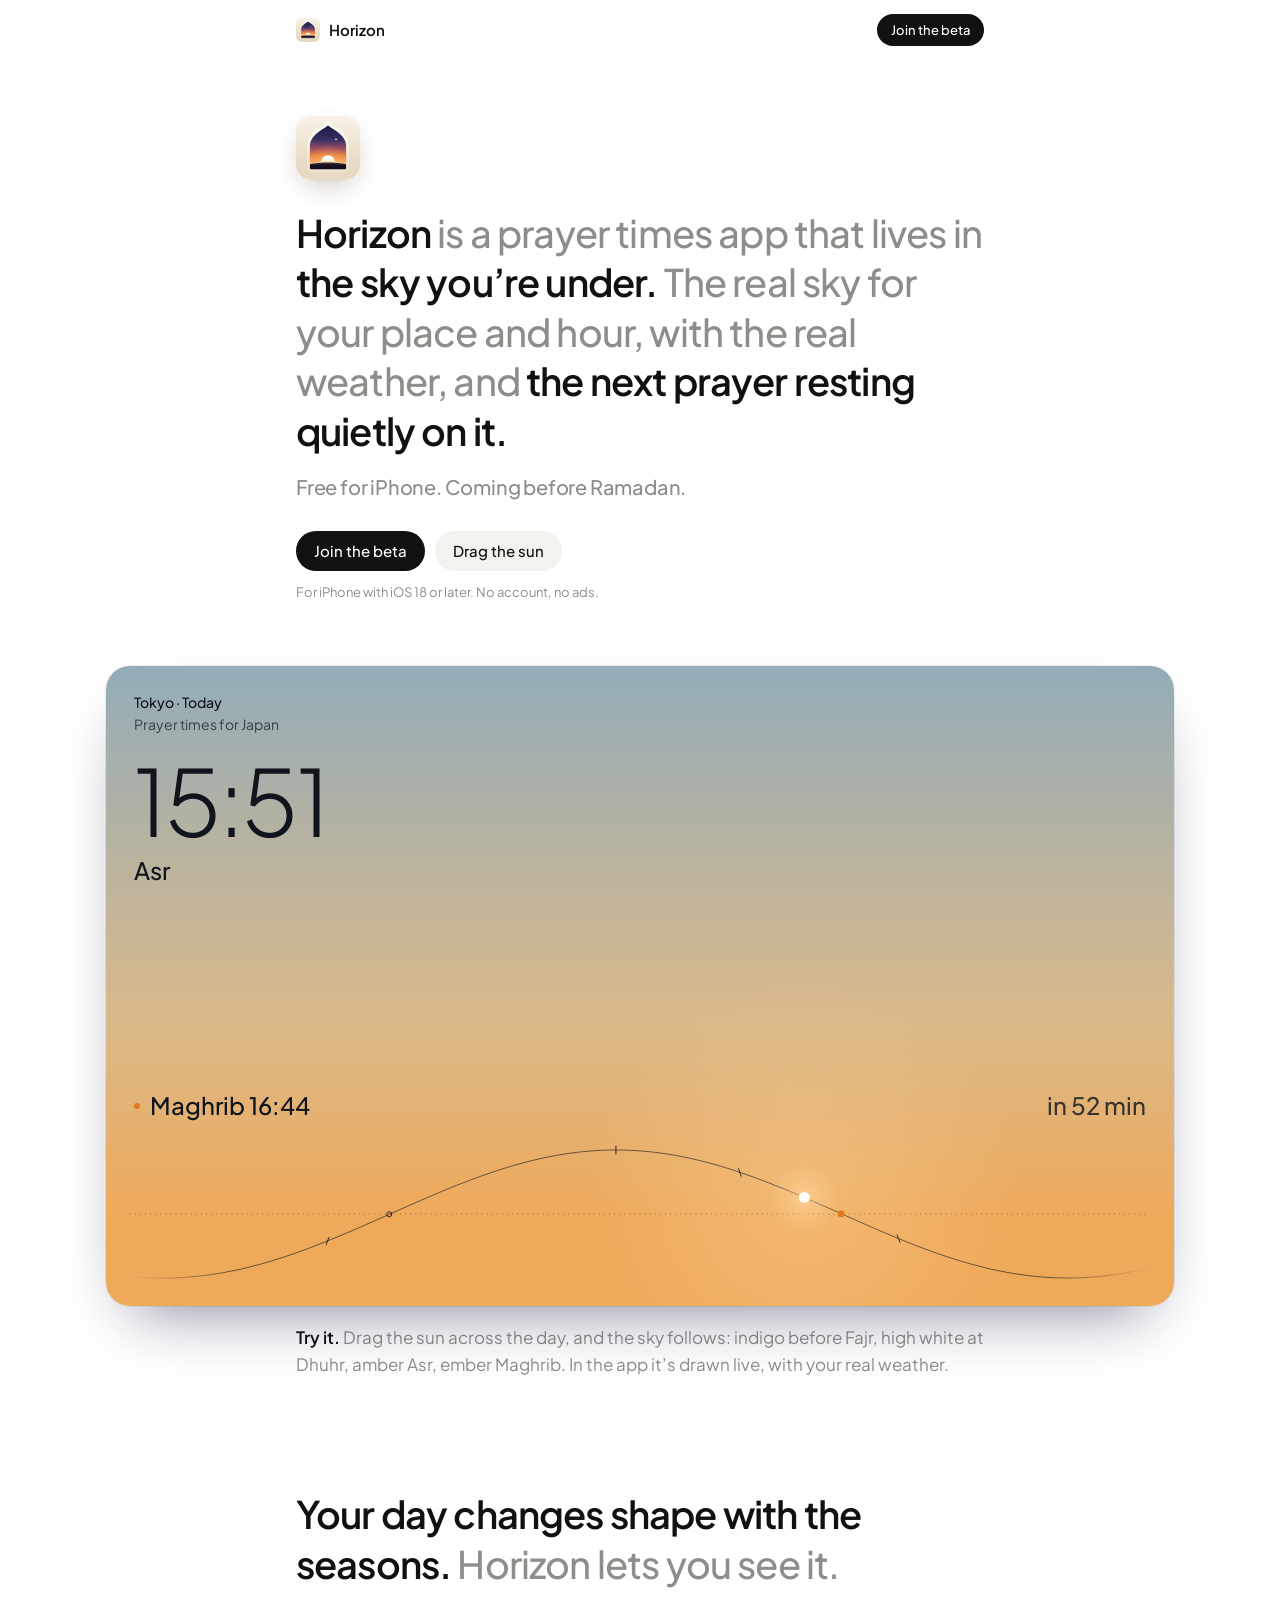
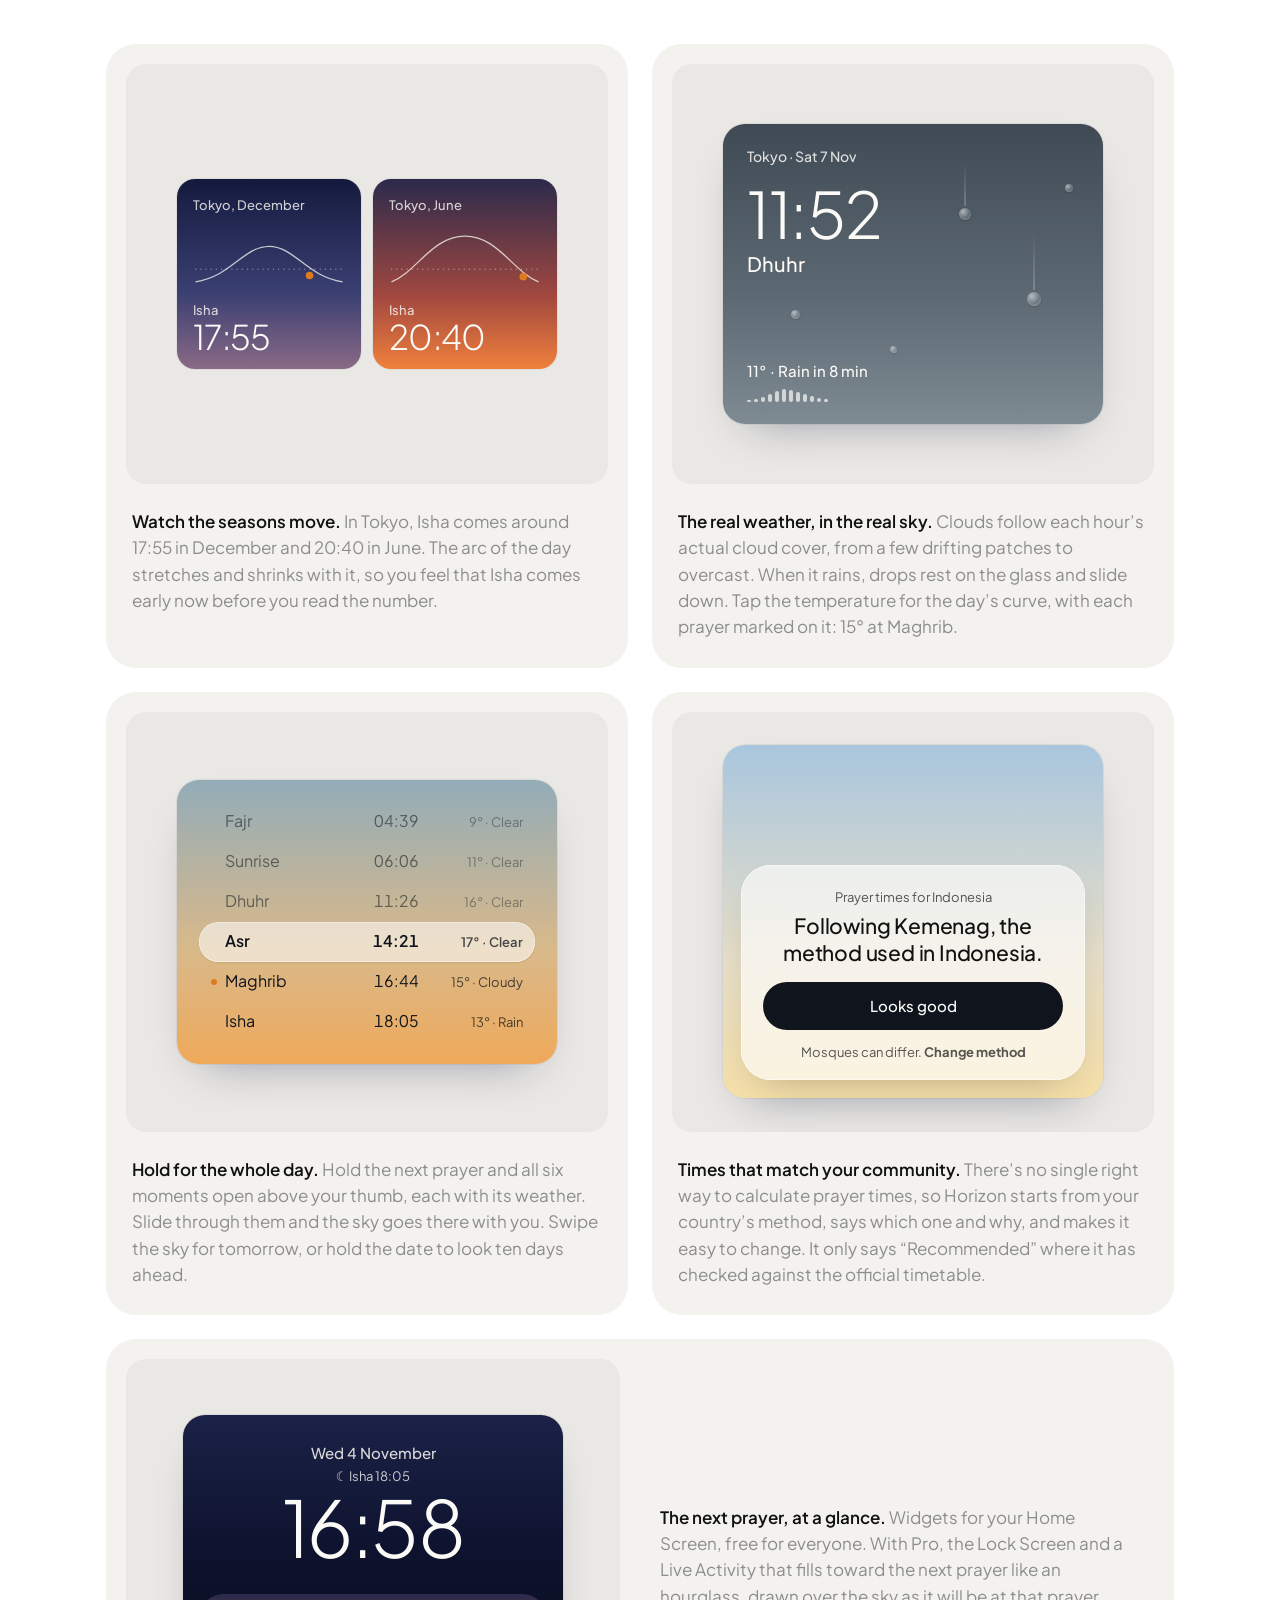
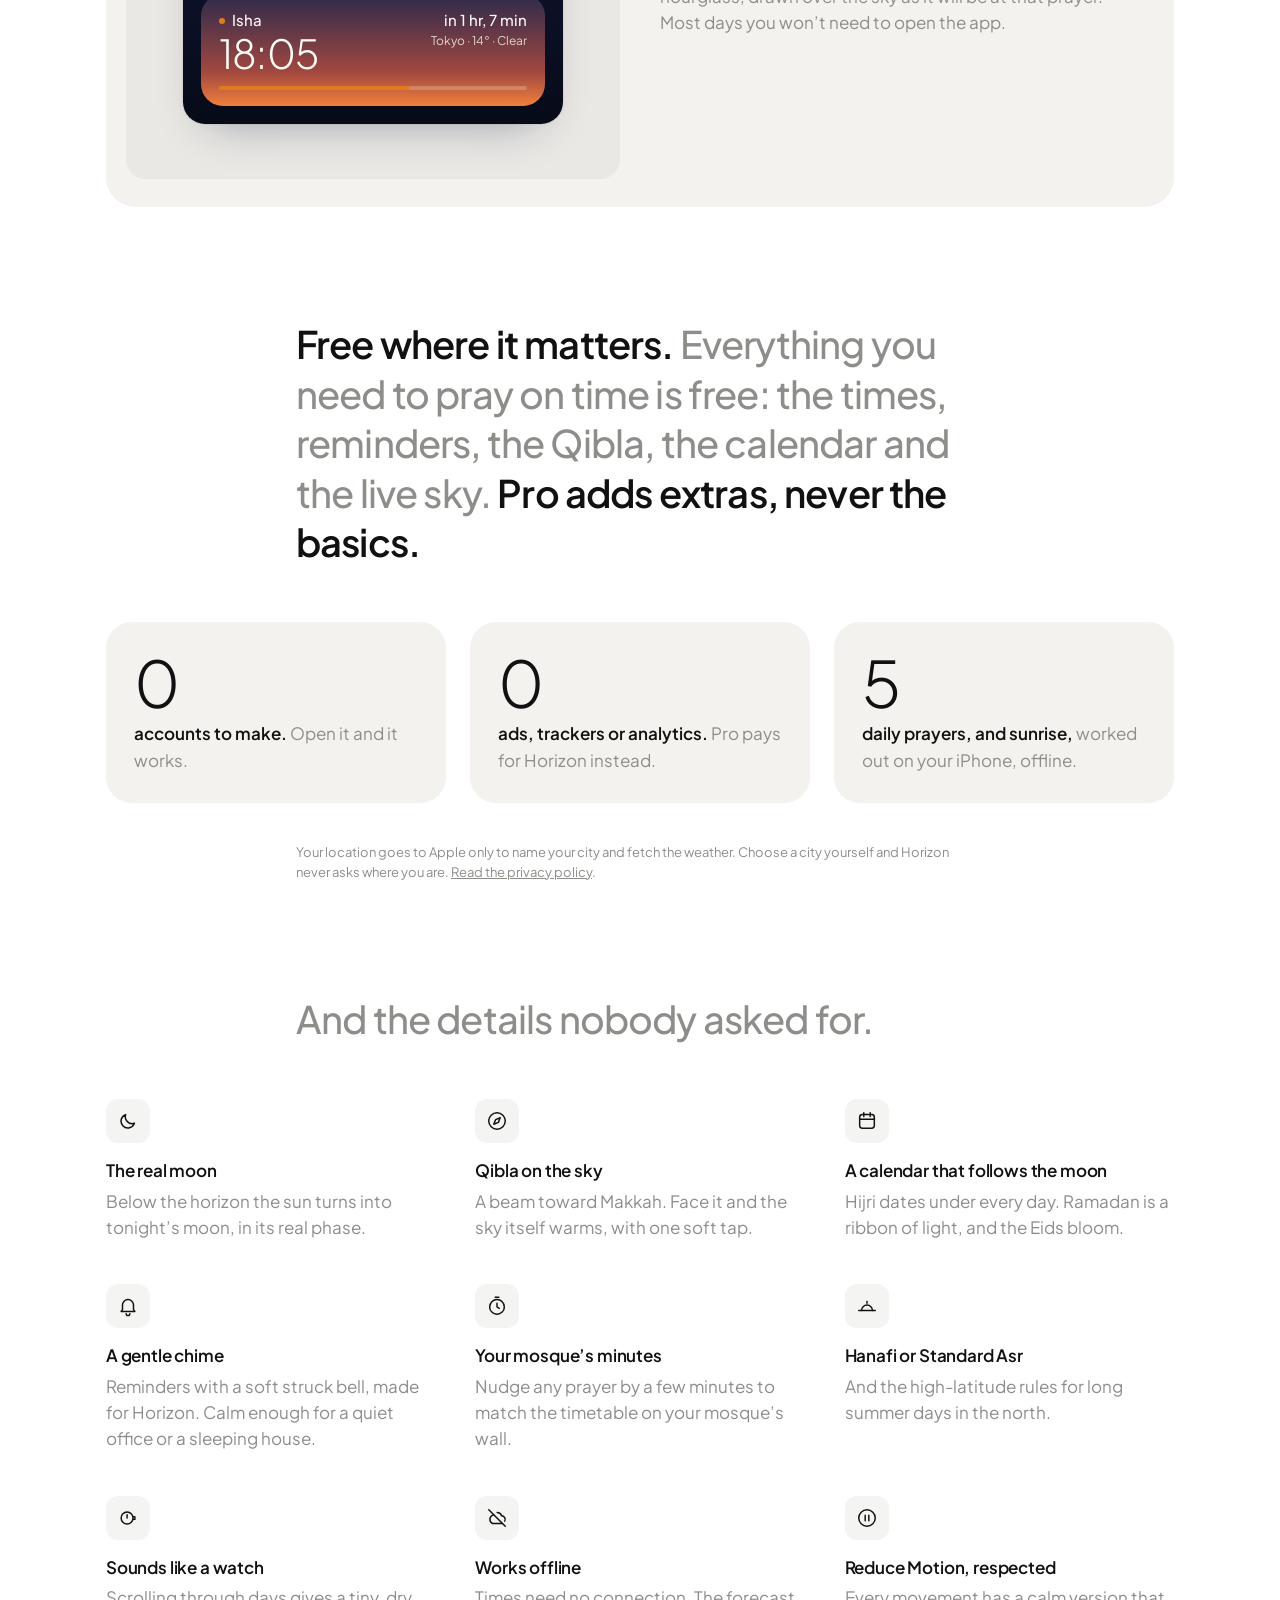
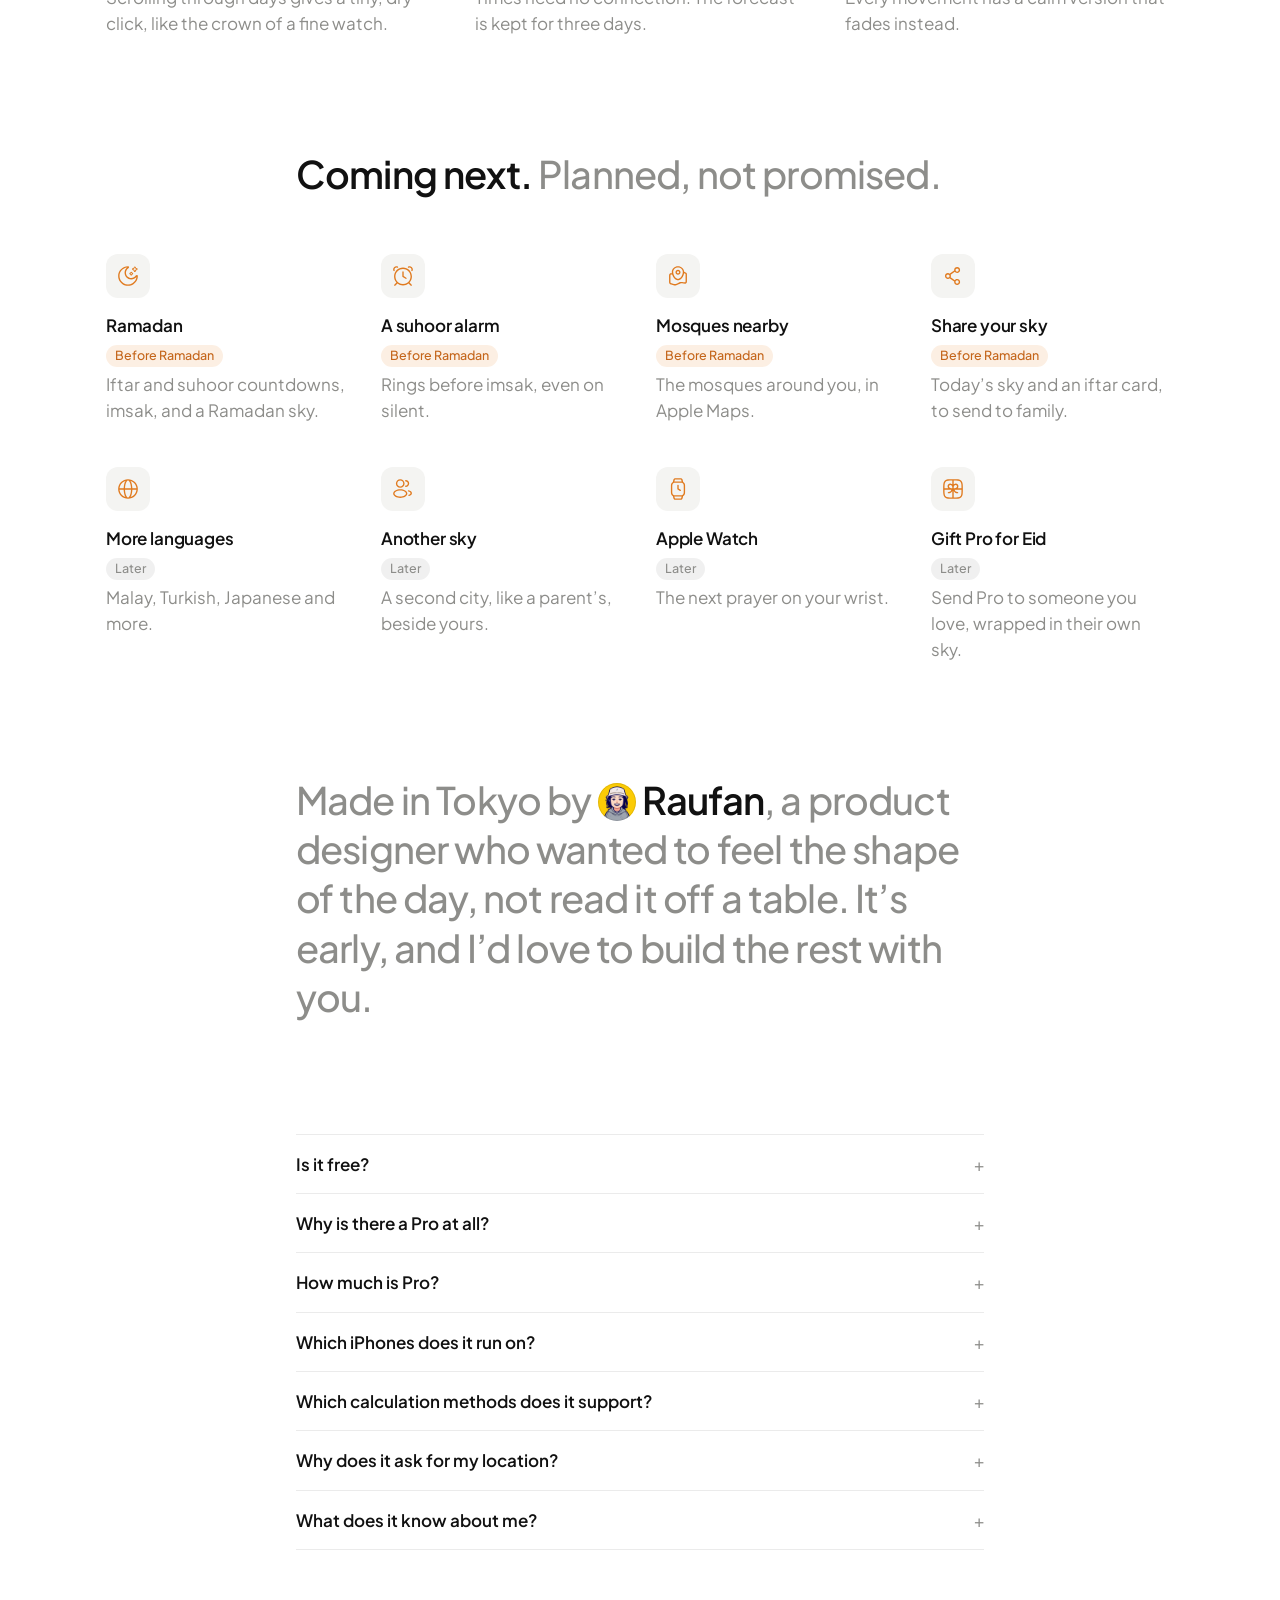
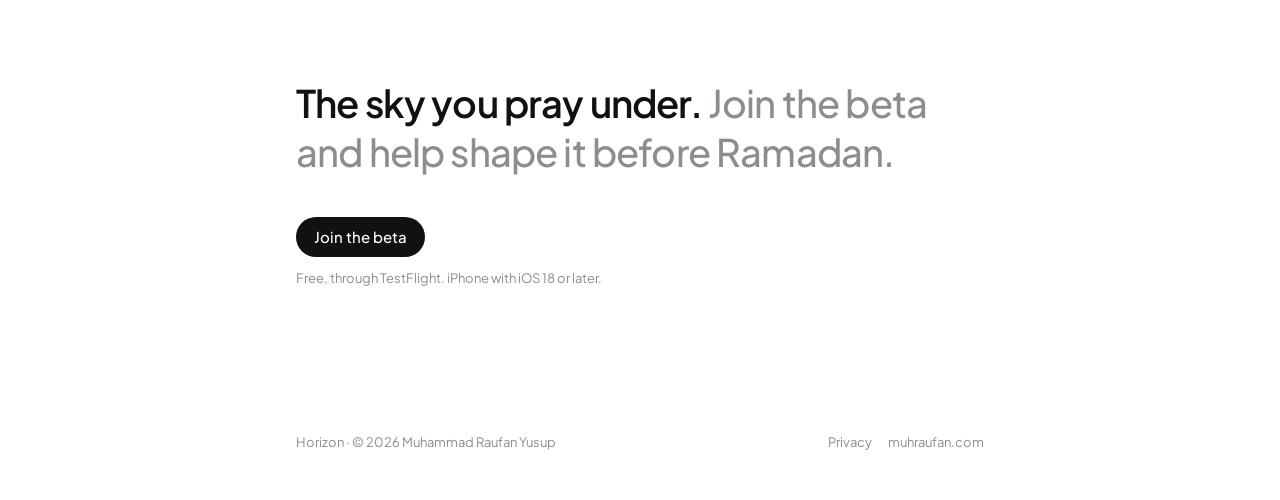
==== index.html @ f30f7d2e "Keep Pro in Ramadan a surprise" ====
<!doctype html>
<html lang="en">
<head>
<meta charset="utf-8">
<meta name="viewport" content="width=device-width, initial-scale=1">
<title>Horizon: prayer times in the sky you’re under</title>
<meta name="description" content="Horizon is a prayer times app for iPhone, drawn on the live sky above you with your real weather. Free, with no ads and no account.">
<meta property="og:title" content="Horizon: prayer times in the sky you’re under">
<meta property="og:description" content="The real sky for your place and hour, with the real weather, and the next prayer resting quietly on it.">
<meta property="og:image" content="https://horizon.muhraufan.com/assets/icon.png">
<link rel="icon" href="assets/icon.png">
<link rel="apple-touch-icon" href="assets/icon.png">
<link rel="preconnect" href="https://fonts.googleapis.com">
<link rel="preconnect" href="https://fonts.gstatic.com" crossorigin>
<link href="https://fonts.googleapis.com/css2?family=Plus+Jakarta+Sans:wght@300;400;500;600&display=swap" rel="stylesheet">
<link rel="stylesheet" href="style.css?v=8">
</head>
<body>
<header class="bar">
  <a class="brand" href="#"><img src="assets/icon.png" alt=""><span>Horizon</span></a>
  <a class="pill dark small" href="https://testflight.apple.com/join/UGaWKfAn">Join the beta</a>
</header>

<main>
  <div class="column hero">
    <img class="icon" src="assets/icon.png" alt="Horizon's icon: a window onto a glowing horizon">
    <p class="lede"><b>Horizon</b> is a prayer times app that lives in <b>the sky you’re under.</b> The real sky for your place and hour, with the real weather, and <b>the next prayer resting quietly on it.</b></p>
    <p class="sub">Free for iPhone. Coming before Ramadan.</p>
    <div class="actions">
      <a class="pill dark" href="https://testflight.apple.com/join/UGaWKfAn">Join the beta</a>
      <a class="pill light" href="#sky">Drag the sun</a>
    </div>
    <p class="fine">For iPhone with iOS 18 or later. No account, no ads.</p>
  </div>

  <div class="grid-wide" id="sky">
    <div class="demo" id="demo" aria-label="A sky you can drag through the day">
      <canvas id="sky-canvas"></canvas>
      <div class="readout">
        <div class="place">Tokyo · Today</div>
        <div class="hijri" id="hijri">Prayer times for Japan</div>
        <div class="clock" id="clock">15:04</div>
        <div class="period" id="period">Asr</div>
      </div>
      <div class="next"><span><span class="dot"></span><span id="next">Maghrib 16:44</span></span><span class="left" id="left">in 1h 40m</span></div>
    </div>
  </div>
  <div class="column try">
    <p class="body"><b>Try it.</b> Drag the sun across the day, and the sky follows: indigo before Fajr, high white at Dhuhr, amber Asr, ember Maghrib. In the app it’s drawn live, with your real weather.</p>
  </div>

  <section class="grid-wide" id="shape">
    <p class="lede"><b>Your day changes shape with the seasons.</b> Horizon lets you see it.</p>
    <div class="stories">

      <div class="tile" id="seasons">
        <div class="stage">
        <div class="seasons">
          <div class="season dec">
            <div class="month">Tokyo, December</div>
            <svg viewBox="0 0 120 40" aria-hidden="true"><path d="M2 38 C 30 34, 40 10, 60 10 S 90 34, 118 38" fill="none" stroke="rgba(251,250,246,.75)" stroke-width="1"/><line x1="2" y1="28" x2="118" y2="28" stroke="rgba(251,250,246,.45)" stroke-dasharray="0.1 4" stroke-linecap="round"/><circle cx="92" cy="33" r="3" fill="#e07a1f"/></svg>
            <div class="isha"><small>Isha</small>17:55</div>
          </div>
          <div class="season jun">
            <div class="month">Tokyo, June</div>
            <svg viewBox="0 0 120 40" aria-hidden="true"><path d="M2 38 C 22 30, 34 2, 60 2 S 98 30, 118 38" fill="none" stroke="rgba(251,250,246,.75)" stroke-width="1"/><line x1="2" y1="28" x2="118" y2="28" stroke="rgba(251,250,246,.45)" stroke-dasharray="0.1 4" stroke-linecap="round"/><circle cx="106" cy="34" r="3" fill="#e07a1f"/></svg>
            <div class="isha"><small>Isha</small>20:40</div>
          </div>
        </div></div>
        <p class="body"><b>Watch the seasons move.</b> In Tokyo, Isha comes around 17:55 in December and 20:40 in June. The arc of the day stretches and shrinks with it, so you feel that Isha comes early now before you read the number.</p>
      </div>

      <div class="tile" id="weather">
        <div class="stage">
        <div class="card rain" aria-hidden="true">
          <div style="font-size:14px;font-weight:500;opacity:.85">Tokyo · Sat 7 Nov</div>
          <div style="font-size:64px;font-weight:300;letter-spacing:-.02em;line-height:1.1;margin-top:10px">11:52</div>
          <div style="font-size:20px;font-weight:500">Dhuhr</div>
          <i class="drop" style="left:62%;top:28%;width:12px;height:12px"></i><i class="run" style="left:calc(62% + 5px);top:calc(28% - 46px);height:44px"></i>
          <i class="drop" style="left:18%;top:62%;width:9px;height:9px"></i>
          <i class="drop" style="left:80%;top:56%;width:14px;height:14px"></i><i class="run" style="left:calc(80% + 6px);top:calc(56% - 60px);height:58px"></i>
          <i class="drop" style="left:44%;top:74%;width:7px;height:7px"></i>
          <i class="drop" style="left:90%;top:20%;width:8px;height:8px"></i>
          <div class="line">11° · Rain in 8 min
            <div class="rainbar"><span style="height:2px"></span><span style="height:3px"></span><span style="height:5px"></span><span style="height:8px"></span><span style="height:11px"></span><span style="height:13px"></span><span style="height:12px"></span><span style="height:10px"></span><span style="height:8px"></span><span style="height:6px"></span><span style="height:4px"></span><span style="height:3px"></span></div>
          </div>
        </div></div>
        <p class="body"><b>The real weather, in the real sky.</b> Clouds follow each hour’s actual cloud cover, from a few drifting patches to overcast. When it rains, drops rest on the glass and slide down. Tap the temperature for the day’s curve, with each prayer marked on it: 15° at Maghrib.</p>
      </div>

      <div class="tile" id="hold">
        <div class="stage">
        <div class="card hold" aria-hidden="true">
          <div class="row passed"><span class="dot"></span><span>Fajr</span><span>04:39</span><span>9° · Clear</span></div>
          <div class="row passed"><span class="dot"></span><span>Sunrise</span><span>06:06</span><span>11° · Clear</span></div>
          <div class="row passed"><span class="dot"></span><span>Dhuhr</span><span>11:26</span><span>16° · Clear</span></div>
          <div class="row on"><span class="dot"></span><span>Asr</span><span>14:21</span><span>17° · Clear</span></div>
          <div class="row next"><span class="dot"></span><span>Maghrib</span><span>16:44</span><span>15° · Cloudy</span></div>
          <div class="row"><span class="dot"></span><span>Isha</span><span>18:05</span><span>13° · Rain</span></div>
        </div></div>
        <p class="body"><b>Hold for the whole day.</b> Hold the next prayer and all six moments open above your thumb, each with its weather. Slide through them and the sky goes there with you. Swipe the sky for tomorrow, or hold the date to look ten days ahead.</p>
      </div>

      <div class="tile" id="method">
        <div class="stage">
        <div class="card sheet-pic" aria-hidden="true">
          <div class="sheet">
            <div class="eyebrow">Prayer times for Indonesia</div>
            <div class="title">Following Kemenag, the method used in Indonesia.</div>
            <div class="btn">Looks good</div>
            <div class="note">Mosques can differ. <b>Change method</b></div>
          </div>
        </div></div>
        <p class="body"><b>Times that match your community.</b> There’s no single right way to calculate prayer times, so Horizon starts from your country’s method, says which one and why, and makes it easy to change. It only says “Recommended” where it has checked against the official timetable.</p>
      </div>

      <div class="tile" id="glance">
        <div class="stage">
        <div class="card lock" aria-hidden="true">
          <div class="date">Wed 4 November</div>
          <div class="inline">☾ Isha 18:05</div>
          <div class="big">16:58</div>
          <div class="activity">
            <div class="top">
              <div><div class="name"><i></i>Isha</div><div class="time">18:05</div></div>
              <div class="left">in 1 hr, 7 min<small>Tokyo · 14° · Clear</small></div>
            </div>
            <div class="glass"><b></b></div>
          </div>
        </div></div>
        <p class="body"><b>The next prayer, at a glance.</b> Widgets for your Home Screen, free for everyone. With Pro, the Lock Screen and a Live Activity that fills toward the next prayer like an hourglass, drawn over the sky as it will be at that prayer. Most days you won’t need to open the app.</p>
      </div>

    </div>
  </section>

  <section class="grid-wide" id="private">
    <p class="lede"><b>Free where it matters.</b> Everything you need to pray on time is free: the times, reminders, the Qibla, the calendar and the live sky. <b>Pro adds extras, never the basics.</b></p>
    <div class="numbers">
      <div class="number"><div class="big">0</div><div class="what"><b>accounts to make.</b> Open it and it works.</div></div>
      <div class="number"><div class="big">0</div><div class="what"><b>ads, trackers or analytics.</b> Pro pays for Horizon instead.</div></div>
      <div class="number"><div class="big">5</div><div class="what"><b>daily prayers, and sunrise,</b> worked out on your iPhone, offline.</div></div>
    </div>
    <p class="fine note">Your location goes to Apple only to name your city and fetch the weather. Choose a city yourself and Horizon never asks where you are. <a href="privacy.html">Read the privacy policy</a>.</p>
  </section>

  <section class="grid-wide" id="details">
    <p class="lede">And the details nobody asked for.</p>
    <div class="grid3">
      <div class="item"><span class="icon"><svg viewBox="0 0 24 24" aria-hidden="true"><path d="M19 14.5A7.5 7.5 0 0 1 9.5 5a7.5 7.5 0 1 0 9.5 9.5z"/></svg></span><h3>The real moon</h3><p>Below the horizon the sun turns into tonight&rsquo;s moon, in its real phase.</p></div>
      <div class="item"><span class="icon"><svg viewBox="0 0 24 24" aria-hidden="true"><circle cx="12" cy="12" r="9"/><path d="M15.5 8.5l-2 5-5 2 2-5z"/></svg></span><h3>Qibla on the sky</h3><p>A beam toward Makkah. Face it and the sky itself warms, with one soft tap.</p></div>
      <div class="item"><span class="icon"><svg viewBox="0 0 24 24" aria-hidden="true"><rect x="4" y="5" width="16" height="15" rx="3"/><path d="M4 10h16M8.5 3v4M15.5 3v4"/></svg></span><h3>A calendar that follows the moon</h3><p>Hijri dates under every day. Ramadan is a ribbon of light, and the Eids bloom.</p></div>
      <div class="item"><span class="icon"><svg viewBox="0 0 24 24" aria-hidden="true"><path d="M6 16V11a6 6 0 0 1 12 0v5l1.5 2h-15z"/><path d="M10 20.5a2 2 0 0 0 4 0"/></svg></span><h3>A gentle chime</h3><p>Reminders with a soft struck bell, made for Horizon. Calm enough for a quiet office or a sleeping house.</p></div>
      <div class="item"><span class="icon"><svg viewBox="0 0 24 24" aria-hidden="true"><circle cx="12" cy="13" r="8"/><path d="M12 9v4l2.5 1.5M10 2.5h4"/></svg></span><h3>Your mosque&rsquo;s minutes</h3><p>Nudge any prayer by a few minutes to match the timetable on your mosque&rsquo;s wall.</p></div>
      <div class="item"><span class="icon"><svg viewBox="0 0 24 24" aria-hidden="true"><path d="M3 17h18"/><path d="M6 17a6 6 0 0 1 12 0"/><path d="M12 7v2"/></svg></span><h3>Hanafi or Standard Asr</h3><p>And the high-latitude rules for long summer days in the north.</p></div>
      <div class="item"><span class="icon"><svg viewBox="0 0 24 24" aria-hidden="true"><circle cx="11" cy="12" r="6.5"/><path d="M17.5 10.5h2v3h-2M11 8.5V12"/></svg></span><h3>Sounds like a watch</h3><p>Scrolling through days gives a tiny, dry click, like the crown of a fine watch.</p></div>
      <div class="item"><span class="icon"><svg viewBox="0 0 24 24" aria-hidden="true"><path d="M3 3l18 18"/><path d="M8.5 8.6A5 5 0 0 0 7 18h10.5M12.2 6.1A5 5 0 0 1 17 9.5a4 4 0 0 1 3.4 6"/></svg></span><h3>Works offline</h3><p>Times need no connection. The forecast is kept for three days.</p></div>
      <div class="item"><span class="icon"><svg viewBox="0 0 24 24" aria-hidden="true"><circle cx="12" cy="12" r="9"/><path d="M10 9v6M14 9v6"/></svg></span><h3>Reduce Motion, respected</h3><p>Every movement has a calm version that fades instead.</p></div>
    </div>
  </section>

  <section class="grid-wide" id="coming">
    <p class="lede"><b>Coming next.</b> Planned, not promised.</p>
    <div class="grid3 roadmap">
      <div class="item"><span class="icon"><svg aria-hidden="true" xmlns="http://www.w3.org/2000/svg" viewBox="0 0 24 24" fill="none"><path fill-rule="evenodd" clip-rule="evenodd" d="M20.3655 2.12433C20.0384 1.29189 18.8624 1.29189 18.5353 2.12433L18.1073 3.21354L17.0227 3.6429C16.1933 3.97121 16.1933 5.14713 17.0227 5.47544L18.1073 5.90481L18.5353 6.99401C18.8624 7.82645 20.0384 7.82646 20.3655 6.99402L20.7935 5.90481L21.8781 5.47544C22.7075 5.14714 22.7075 3.97121 21.8781 3.6429L20.7935 3.21354L20.3655 2.12433ZM19.4504 2.52989L19.8651 3.58533C19.9648 3.83891 20.165 4.04027 20.4188 4.14073L21.4759 4.55917L20.4188 4.97762C20.165 5.07808 19.9648 5.27943 19.8651 5.53301L19.4504 6.58846L19.0357 5.53301C18.936 5.27943 18.7358 5.07808 18.482 4.97762L17.4249 4.55917L18.482 4.14073C18.7358 4.04027 18.936 3.83891 19.0357 3.58533L19.4504 2.52989ZM16.4981 7.94681C16.171 7.11437 14.9951 7.11437 14.668 7.94681L14.5134 8.34008L14.1222 8.49497C13.2928 8.82328 13.2928 9.9992 14.1222 10.3275L14.5134 10.4824L14.668 10.8757C14.9951 11.7081 16.171 11.7081 16.4981 10.8757L16.6526 10.4824L17.0439 10.3275C17.8733 9.9992 17.8733 8.82328 17.0439 8.49497L16.6526 8.34008L16.4981 7.94681ZM15.583 8.35237L15.7243 8.71188C15.824 8.96545 16.0242 9.16681 16.278 9.26727L16.6417 9.41124L16.278 9.55521C16.0242 9.65567 15.824 9.85703 15.7243 10.1106L15.583 10.4701L15.4418 10.1106C15.3421 9.85703 15.1419 9.65567 14.8881 9.55521L14.5244 9.41124L14.8881 9.26727C15.1419 9.16681 15.3421 8.96545 15.4418 8.71188L15.583 8.35237Z" fill="currentColor"/><path fill-rule="evenodd" clip-rule="evenodd" d="M11.0174 2.80157C6.37072 3.29221 2.75 7.22328 2.75 12C2.75 17.1086 6.89137 21.25 12 21.25C16.7767 21.25 20.7078 17.6293 21.1984 12.9826C19.8717 14.6669 17.8126 15.75 15.5 15.75C11.4959 15.75 8.25 12.5041 8.25 8.5C8.25 6.18738 9.33315 4.1283 11.0174 2.80157ZM1.25 12C1.25 6.06294 6.06294 1.25 12 1.25C12.7166 1.25 13.0754 1.82126 13.1368 2.27627C13.196 2.71398 13.0342 3.27065 12.531 3.57467C10.8627 4.5828 9.75 6.41182 9.75 8.5C9.75 11.6756 12.3244 14.25 15.5 14.25C17.5882 14.25 19.4172 13.1373 20.4253 11.469C20.7293 10.9658 21.286 10.804 21.7237 10.8632C22.1787 10.9246 22.75 11.2834 22.75 12C22.75 17.9371 17.9371 22.75 12 22.75C6.06294 22.75 1.25 17.9371 1.25 12Z" fill="currentColor"/></svg></span><h3>Ramadan <span class="tag soon">Before Ramadan</span></h3><p>Iftar and suhoor countdowns, imsak, and a Ramadan sky.</p></div>
      <div class="item"><span class="icon"><svg aria-hidden="true" xmlns="http://www.w3.org/2000/svg" viewBox="0 0 24 24" fill="none"><path d="M4.8 2.75C5.11578 2.75 5.41291 2.82088 5.67818 2.9469C6.05232 3.12463 6.49971 2.96541 6.67745 2.59127C6.85518 2.21713 6.69596 1.76974 6.32182 1.59201C5.85969 1.37247 5.3431 1.25 4.8 1.25C2.83939 1.25 1.25 2.83939 1.25 4.8C1.25 5.3431 1.37247 5.85968 1.59201 6.32182C1.76974 6.69596 2.21713 6.85518 2.59127 6.67745C2.96541 6.49971 3.12463 6.05232 2.9469 5.67818C2.82088 5.41291 2.75 5.11578 2.75 4.8C2.75 3.66782 3.66782 2.75 4.8 2.75Z" fill="currentColor"/> <path d="M18.3218 2.9469C18.5871 2.82088 18.8842 2.75 19.2 2.75C20.3322 2.75 21.25 3.66782 21.25 4.8C21.25 5.11578 21.1791 5.41291 21.0531 5.67818C20.8754 6.05232 21.0346 6.49971 21.4087 6.67745C21.7829 6.85518 22.2302 6.69596 22.408 6.32182C22.6275 5.85968 22.75 5.3431 22.75 4.8C22.75 2.83939 21.1606 1.25 19.2 1.25C18.6569 1.25 18.1403 1.37247 17.6782 1.59201C17.304 1.76974 17.1448 2.21713 17.3225 2.59127C17.5003 2.96541 17.9477 3.12463 18.3218 2.9469Z" fill="currentColor"/> <path d="M12.75 7.5C12.75 7.08579 12.4142 6.75 12 6.75C11.5858 6.75 11.25 7.08579 11.25 7.5V12.5C11.25 12.7586 11.3832 12.9989 11.6025 13.136L14.8025 15.136C15.1537 15.3555 15.6165 15.2488 15.836 14.8975C16.0555 14.5462 15.9487 14.0835 15.5975 13.864L12.75 12.0843V7.5Z" fill="currentColor"/> <path fill-rule="evenodd" clip-rule="evenodd" d="M12 2.75C6.61522 2.75 2.24999 7.11522 2.24999 12.5C2.24999 15.0498 3.22874 17.3709 4.83104 19.1083L2.46966 21.4697C2.17677 21.7626 2.17677 22.2374 2.46966 22.5303C2.76256 22.8232 3.23743 22.8232 3.53032 22.5303L5.93007 20.1306C7.59558 21.4572 9.7052 22.25 12 22.25C14.2948 22.25 16.4044 21.4572 18.0699 20.1306L20.4697 22.5303C20.7626 22.8232 21.2374 22.8232 21.5303 22.5303C21.8232 22.2374 21.8232 21.7626 21.5303 21.4697L19.1689 19.1083C20.7712 17.3709 21.75 15.0498 21.75 12.5C21.75 7.11522 17.3848 2.75 12 2.75ZM3.74999 12.5C3.74999 7.94365 7.44364 4.25 12 4.25C16.5563 4.25 20.25 7.94365 20.25 12.5C20.25 17.0563 16.5563 20.75 12 20.75C7.44364 20.75 3.74999 17.0563 3.74999 12.5Z" fill="currentColor"/></svg></span><h3>A suhoor alarm <span class="tag soon">Before Ramadan</span></h3><p>Rings before imsak, even on silent.</p></div>
      <div class="item"><span class="icon"><svg aria-hidden="true" xmlns="http://www.w3.org/2000/svg" viewBox="0 0 24 24" fill="none"><path fill-rule="evenodd" clip-rule="evenodd" d="M5.25 7.70031C5.25 4.10215 8.30876 1.25 12 1.25C15.608 1.25 18.6116 3.97488 18.7454 7.45788L19.2231 7.61714C19.6863 7.77148 20.0922 7.90676 20.4142 8.05657C20.7623 8.21853 21.0814 8.42714 21.3253 8.76554C21.5692 9.10394 21.6662 9.47259 21.7098 9.85407C21.7501 10.207 21.75 10.6348 21.75 11.123V16.8712C21.75 17.4806 21.7501 18.0005 21.7028 18.4176C21.653 18.8563 21.5418 19.2875 21.2404 19.6553C21.0674 19.8665 20.8573 20.0445 20.6205 20.1805C20.2081 20.4173 19.7645 20.4561 19.3236 20.433C18.9044 20.4111 18.3915 20.3256 17.7904 20.2254L17.7488 20.2185C16.456 20.003 15.9351 19.9216 15.4274 19.9641C15.2417 19.9796 15.0571 20.0074 14.875 20.0471C14.3774 20.1558 13.8988 20.3891 12.716 20.9805C12.6749 21.0011 12.6342 21.0214 12.594 21.0415C11.2114 21.7331 10.3595 22.1592 9.44031 22.2923C9.16384 22.3323 8.88482 22.3522 8.60546 22.3516C7.67668 22.3499 6.77995 22.0508 5.32536 21.5657C5.28328 21.5517 5.24074 21.5375 5.19772 21.5231L4.81415 21.3953L4.77684 21.3828C4.31373 21.2285 3.90783 21.0932 3.5858 20.9434C3.23766 20.7815 2.91861 20.5729 2.67471 20.2345C2.4308 19.8961 2.33379 19.5274 2.29024 19.1459C2.24995 18.793 2.24997 18.3652 2.25 17.877L2.25 12.8572C2.24997 12.0711 2.24994 11.4085 2.31729 10.8895C2.38759 10.3478 2.54652 9.81811 2.98262 9.4198C3.11082 9.30271 3.25213 9.20085 3.40375 9.11626C3.91953 8.8285 4.47226 8.84521 5.00841 8.94983C5.11717 8.97105 5.23109 8.99718 5.35019 9.02754C5.28411 8.5817 5.25 8.13723 5.25 7.70031ZM5.74869 10.7093C5.32072 10.5713 4.99224 10.475 4.72113 10.4221C4.32599 10.345 4.19646 10.3917 4.13459 10.4262C4.08405 10.4544 4.03694 10.4883 3.99421 10.5274C3.9419 10.5751 3.85663 10.6833 3.80482 11.0825C3.75151 11.4933 3.75 12.0575 3.75 12.908V17.8377C3.75 18.3768 3.75114 18.7181 3.78055 18.9758C3.80779 19.2143 3.85234 19.303 3.89157 19.3574C3.9308 19.4118 4.00083 19.4821 4.21849 19.5834C4.45364 19.6928 4.77709 19.8018 5.28849 19.9723L5.67205 20.1001C7.29563 20.6413 7.95089 20.8504 8.6083 20.8516C8.81478 20.852 9.02101 20.8374 9.22537 20.8078C9.87582 20.7136 10.5009 20.411 12.0452 19.6389C12.0765 19.6232 12.1074 19.6078 12.138 19.5925C13.1987 19.062 13.852 18.7352 14.555 18.5817C14.8014 18.5279 15.051 18.4903 15.3023 18.4693C16.0193 18.4093 16.7344 18.5286 17.8945 18.7221C17.9278 18.7276 17.9614 18.7332 17.9954 18.7389C18.6497 18.8479 19.0779 18.9181 19.4019 18.9351C19.7138 18.9514 19.821 18.9098 19.8735 18.8797C19.9524 18.8344 20.0225 18.775 20.0801 18.7046C20.1185 18.6578 20.1771 18.5589 20.2123 18.2486C20.2489 17.9262 20.25 17.4923 20.25 16.829V11.1623C20.25 10.6232 20.2489 10.2819 20.2195 10.0242C20.1922 9.7857 20.1477 9.69703 20.1084 9.64261C20.0692 9.58818 19.9992 9.51787 19.7815 9.41661C19.5464 9.30722 19.2229 9.19821 18.7115 9.02774L18.6527 9.00813C18.4625 10.3095 17.9996 11.6233 17.3173 12.7959C16.4048 14.364 15.0697 15.7299 13.3971 16.4595C12.5094 16.8468 11.4906 16.8468 10.6029 16.4595C8.93027 15.7299 7.59519 14.364 6.68273 12.7959C6.29871 12.136 5.9842 11.4313 5.74869 10.7093ZM12 2.75C9.06383 2.75 6.75 5.00208 6.75 7.70031C6.75 9.11775 7.18744 10.6808 7.97922 12.0415C8.77121 13.4026 9.88753 14.5109 11.2027 15.0847C11.708 15.3051 12.292 15.3051 12.7973 15.0847C14.1125 14.5109 15.2288 13.4026 16.0208 12.0415C16.8126 10.6808 17.25 9.11775 17.25 7.70031C17.25 5.00208 14.9362 2.75 12 2.75ZM12 6.75C11.3096 6.75 10.75 7.30964 10.75 8C10.75 8.69036 11.3096 9.25 12 9.25C12.6904 9.25 13.25 8.69036 13.25 8C13.25 7.30964 12.6904 6.75 12 6.75ZM9.25 8C9.25 6.48122 10.4812 5.25 12 5.25C13.5188 5.25 14.75 6.48122 14.75 8C14.75 9.51878 13.5188 10.75 12 10.75C10.4812 10.75 9.25 9.51878 9.25 8Z" fill="currentColor"/></svg></span><h3>Mosques nearby <span class="tag soon">Before Ramadan</span></h3><p>The mosques around you, in Apple Maps.</p></div>
      <div class="item"><span class="icon"><svg aria-hidden="true" xmlns="http://www.w3.org/2000/svg" viewBox="0 0 24 24" fill="none"><path fill-rule="evenodd" clip-rule="evenodd" d="M16.5 2.25C14.7051 2.25 13.25 3.70507 13.25 5.5C13.25 5.69591 13.2673 5.88776 13.3006 6.07412L8.56991 9.38558C8.54587 9.4024 8.52312 9.42038 8.50168 9.43939C7.94993 9.00747 7.25503 8.75 6.5 8.75C4.70507 8.75 3.25 10.2051 3.25 12C3.25 13.7949 4.70507 15.25 6.5 15.25C7.25503 15.25 7.94993 14.9925 8.50168 14.5606C8.52312 14.5796 8.54587 14.5976 8.56991 14.6144L13.3006 17.9259C13.2673 18.1122 13.25 18.3041 13.25 18.5C13.25 20.2949 14.7051 21.75 16.5 21.75C18.2949 21.75 19.75 20.2949 19.75 18.5C19.75 16.7051 18.2949 15.25 16.5 15.25C15.4472 15.25 14.5113 15.7506 13.9174 16.5267L9.43806 13.3911C9.63809 12.9694 9.75 12.4978 9.75 12C9.75 11.5022 9.63809 11.0306 9.43806 10.6089L13.9174 7.4733C14.5113 8.24942 15.4472 8.75 16.5 8.75C18.2949 8.75 19.75 7.29493 19.75 5.5C19.75 3.70507 18.2949 2.25 16.5 2.25ZM14.75 5.5C14.75 4.5335 15.5335 3.75 16.5 3.75C17.4665 3.75 18.25 4.5335 18.25 5.5C18.25 6.4665 17.4665 7.25 16.5 7.25C15.5335 7.25 14.75 6.4665 14.75 5.5ZM6.5 10.25C5.5335 10.25 4.75 11.0335 4.75 12C4.75 12.9665 5.5335 13.75 6.5 13.75C7.4665 13.75 8.25 12.9665 8.25 12C8.25 11.0335 7.4665 10.25 6.5 10.25ZM16.5 16.75C15.5335 16.75 14.75 17.5335 14.75 18.5C14.75 19.4665 15.5335 20.25 16.5 20.25C17.4665 20.25 18.25 19.4665 18.25 18.5C18.25 17.5335 17.4665 16.75 16.5 16.75Z" fill="currentColor"/></svg></span><h3>Share your sky <span class="tag soon">Before Ramadan</span></h3><p>Today&rsquo;s sky and an iftar card, to send to family.</p></div>
      <div class="item"><span class="icon"><svg aria-hidden="true" xmlns="http://www.w3.org/2000/svg" viewBox="0 0 24 24" fill="none"><path fill-rule="evenodd" clip-rule="evenodd" d="M9.20646 3.18191C8.95433 3.26179 8.70533 3.35257 8.46018 3.45411C7.33792 3.91897 6.3182 4.60032 5.45926 5.45926C4.60032 6.3182 3.91897 7.33792 3.45411 8.46018C3.0852 9.35081 2.85837 10.2922 2.78045 11.25H7.26094C7.29294 10.1541 7.39498 9.0741 7.56457 8.05057C7.7725 6.79558 8.07972 5.63914 8.47522 4.65039C8.69114 4.11057 8.9351 3.61641 9.20646 3.18191ZM12 1.25C10.5883 1.25 9.1904 1.52806 7.88615 2.06829C6.5819 2.60853 5.39683 3.40037 4.3986 4.3986C3.40037 5.39683 2.60853 6.5819 2.0683 7.88615C1.52806 9.1904 1.25 10.5883 1.25 12C1.25 13.4117 1.52806 14.8096 2.06829 16.1138C2.60853 17.4181 3.40037 18.6032 4.3986 19.6014C5.39683 20.5996 6.5819 21.3915 7.88615 21.9317C9.1904 22.4719 10.5883 22.75 12 22.75C13.4117 22.75 14.8096 22.4719 16.1138 21.9317C17.4181 21.3915 18.6032 20.5996 19.6014 19.6014C20.5996 18.6032 21.3915 17.4181 21.9317 16.1138C22.4719 14.8096 22.75 13.4117 22.75 12C22.75 10.5883 22.4719 9.1904 21.9317 7.88615C21.3915 6.5819 20.5996 5.39683 19.6014 4.3986C18.6032 3.40037 17.4181 2.60853 16.1138 2.0683C14.8096 1.52806 13.4117 1.25 12 1.25ZM12 2.75C11.7387 2.75 11.4012 2.87579 11.0088 3.2822C10.6134 3.69161 10.2176 4.33326 9.86793 5.20747C9.52056 6.07589 9.2385 7.12424 9.04439 8.29576C8.88866 9.23569 8.79316 10.2331 8.76162 11.25L15.2384 11.25C15.2068 10.2331 15.1113 9.23569 14.9556 8.29576C14.7615 7.12424 14.4794 6.0759 14.1321 5.20748C13.7824 4.33326 13.3866 3.69161 12.9912 3.2822C12.5988 2.87579 12.2613 2.75 12 2.75ZM16.7391 11.25C16.7071 10.1541 16.605 9.07411 16.4354 8.05057C16.2275 6.79558 15.9203 5.63914 15.5248 4.65039C15.3089 4.11057 15.0649 3.61641 14.7935 3.18191C15.0457 3.26179 15.2947 3.35257 15.5398 3.45411C16.6621 3.91897 17.6818 4.60032 18.5407 5.45926C19.3997 6.31821 20.081 7.33792 20.5459 8.46018C20.9148 9.35082 21.1416 10.2922 21.2195 11.25H16.7391ZM15.2384 12.75L8.76162 12.75C8.79316 13.7669 8.88866 14.7643 9.04439 15.7042C9.2385 16.8758 9.52056 17.9241 9.86793 18.7925C10.2176 19.6667 10.6134 20.3084 11.0088 20.7178C11.4012 21.1242 11.7387 21.25 12 21.25C12.2613 21.25 12.5988 21.1242 12.9912 20.7178C13.3866 20.3084 13.7824 19.6667 14.1321 18.7925C14.4794 17.9241 14.7615 16.8758 14.9556 15.7042C15.1113 14.7643 15.2068 13.7669 15.2384 12.75ZM14.7935 20.8181C15.0649 20.3836 15.3089 19.8894 15.5248 19.3496C15.9203 18.3609 16.2275 17.2044 16.4354 15.9494C16.605 14.9259 16.7071 13.8459 16.7391 12.75H21.2195C21.1416 13.7078 20.9148 14.6492 20.5459 15.5398C20.081 16.6621 19.3997 17.6818 18.5407 18.5407C17.6818 19.3997 16.6621 20.081 15.5398 20.5459C15.2947 20.6474 15.0457 20.7382 14.7935 20.8181ZM9.20646 20.8181C8.9351 20.3836 8.69114 19.8894 8.47521 19.3496C8.07971 18.3609 7.7725 17.2044 7.56457 15.9494C7.39498 14.9259 7.29294 13.8459 7.26094 12.75H2.78045C2.85837 13.7078 3.0852 14.6492 3.45411 15.5398C3.91897 16.6621 4.60032 17.6818 5.45926 18.5407C6.3182 19.3997 7.33792 20.081 8.46018 20.5459C8.70533 20.6474 8.95433 20.7382 9.20646 20.8181Z" fill="currentColor"/></svg></span><h3>More languages <span class="tag">Later</span></h3><p>Malay, Turkish, Japanese and more.</p></div>
      <div class="item"><span class="icon"><svg aria-hidden="true" xmlns="http://www.w3.org/2000/svg" viewBox="0 0 24 24" fill="none"><path fill-rule="evenodd" clip-rule="evenodd" d="M9 1.25C6.37665 1.25 4.25 3.37665 4.25 6C4.25 8.62335 6.37665 10.75 9 10.75C11.6234 10.75 13.75 8.62335 13.75 6C13.75 3.37665 11.6234 1.25 9 1.25ZM5.75 6C5.75 4.20507 7.20507 2.75 9 2.75C10.7949 2.75 12.25 4.20507 12.25 6C12.25 7.79493 10.7949 9.25 9 9.25C7.20507 9.25 5.75 7.79493 5.75 6Z" fill="currentColor"/><path d="M15 2.25C14.5858 2.25 14.25 2.58579 14.25 3C14.25 3.41421 14.5858 3.75 15 3.75C16.2426 3.75 17.25 4.75736 17.25 6C17.25 7.24264 16.2426 8.25 15 8.25C14.5858 8.25 14.25 8.58579 14.25 9C14.25 9.41421 14.5858 9.75 15 9.75C17.0711 9.75 18.75 8.07107 18.75 6C18.75 3.92893 17.0711 2.25 15 2.25Z" fill="currentColor"/><path fill-rule="evenodd" clip-rule="evenodd" d="M3.67815 13.5204C5.07752 12.7208 6.96067 12.25 9 12.25C11.0393 12.25 12.9225 12.7208 14.3219 13.5204C15.7 14.3079 16.75 15.5101 16.75 17C16.75 18.4899 15.7 19.6921 14.3219 20.4796C12.9225 21.2792 11.0393 21.75 9 21.75C6.96067 21.75 5.07752 21.2792 3.67815 20.4796C2.3 19.6921 1.25 18.4899 1.25 17C1.25 15.5101 2.3 14.3079 3.67815 13.5204ZM4.42236 14.8228C3.26701 15.483 2.75 16.2807 2.75 17C2.75 17.7193 3.26701 18.517 4.42236 19.1772C5.55649 19.8253 7.17334 20.25 9 20.25C10.8267 20.25 12.4435 19.8253 13.5776 19.1772C14.733 18.517 15.25 17.7193 15.25 17C15.25 16.2807 14.733 15.483 13.5776 14.8228C12.4435 14.1747 10.8267 13.75 9 13.75C7.17334 13.75 5.55649 14.1747 4.42236 14.8228Z" fill="currentColor"/><path d="M18.1607 13.2674C17.7561 13.1787 17.3561 13.4347 17.2674 13.8393C17.1787 14.2439 17.4347 14.6439 17.8393 14.7326C18.6317 14.9064 19.2649 15.2048 19.6829 15.5468C20.1014 15.8892 20.25 16.2237 20.25 16.5C20.25 16.7507 20.1294 17.045 19.7969 17.3539C19.462 17.665 18.9475 17.9524 18.2838 18.1523C17.8871 18.2717 17.6624 18.69 17.7818 19.0867C17.9013 19.4833 18.3196 19.708 18.7162 19.5886C19.5388 19.3409 20.2743 18.9578 20.8178 18.4529C21.3637 17.9457 21.75 17.2786 21.75 16.5C21.75 15.6352 21.2758 14.912 20.6328 14.3859C19.9893 13.8593 19.1225 13.4783 18.1607 13.2674Z" fill="currentColor"/></svg></span><h3>Another sky <span class="tag">Later</span></h3><p>A second city, like a parent&rsquo;s, beside yours.</p></div>
      <div class="item"><span class="icon"><svg aria-hidden="true" xmlns="http://www.w3.org/2000/svg" viewBox="0 0 24 24" fill="none"><path d="M12.75 7.99982C12.75 7.58561 12.4142 7.24982 12 7.24982C11.5858 7.24982 11.25 7.58561 11.25 7.99982V11.9998C11.25 12.2633 11.3882 12.5074 11.6141 12.6429L14.1141 14.1429C14.4693 14.3561 14.93 14.2409 15.1431 13.8857C15.3562 13.5305 15.2411 13.0698 14.8859 12.8567L12.75 11.5752V7.99982Z" fill="currentColor"/> <path fill-rule="evenodd" clip-rule="evenodd" d="M4.71322 6.07036C5.07934 5.35181 5.64141 4.75399 6.33183 4.34447L7.02787 1.73431C7.26134 0.858802 8.05424 0.249634 8.96034 0.249634H15.0396C15.9458 0.249634 16.7387 0.858802 16.9721 1.73431L17.6682 4.34447C18.3586 4.75398 18.9207 5.35181 19.2868 6.07036C19.5404 6.56806 19.6484 7.10994 19.6998 7.73995C19.75 8.35421 19.75 9.11476 19.75 10.0672V13.9325C19.75 14.8849 19.75 15.6454 19.6998 16.2597C19.6484 16.8897 19.5404 17.4316 19.2868 17.9293C18.9207 18.6478 18.3586 19.2457 17.6682 19.6552L16.9721 22.2653C16.7387 23.1408 15.9458 23.75 15.0397 23.75H8.96035C8.05425 23.75 7.26135 23.1408 7.02788 22.2653L6.33184 19.6552C5.64141 19.2457 5.07934 18.6478 4.71322 17.9293C4.45963 17.4316 4.35165 16.8897 4.30018 16.2597C4.24999 15.6454 4.24999 14.8849 4.25 13.9324V10.0672C4.24999 9.11477 4.24999 8.35421 4.30018 7.73995C4.35165 7.10994 4.45963 6.56806 4.71322 6.07036ZM8.24013 3.8C8.16693 3.80598 8.09491 3.81272 8.02401 3.82037L8.47723 2.1208C8.53559 1.90193 8.73382 1.74963 8.96034 1.74963L15.0396 1.74963C15.2662 1.74963 15.4644 1.90193 15.5228 2.1208L15.976 3.82037C15.9051 3.81272 15.8331 3.80598 15.7599 3.8C15.1456 3.74981 14.3851 3.74981 13.4326 3.74982H10.5674C9.61494 3.74981 8.8544 3.74981 8.24013 3.8ZM15.7599 20.1996C15.8331 20.1937 15.9051 20.1869 15.976 20.1793L15.5228 21.8788C15.4644 22.0977 15.2662 22.25 15.0397 22.25H8.96035C8.73382 22.25 8.5356 22.0977 8.47723 21.8788L8.02402 20.1793C8.09491 20.1869 8.16693 20.1937 8.24013 20.1996C8.85439 20.2498 9.61493 20.2498 10.5674 20.2498H13.4326C14.3851 20.2498 15.1456 20.2498 15.7599 20.1996ZM8.36228 5.29502C7.82503 5.33891 7.50252 5.42167 7.25153 5.54955C6.73408 5.81321 6.31338 6.2339 6.04973 6.75135C5.92184 7.00234 5.83909 7.32485 5.79519 7.8621C5.75058 8.40811 5.75 9.10735 5.75 10.0998V13.8998C5.75 14.8923 5.75058 15.5915 5.79519 16.1375C5.83909 16.6748 5.92184 16.9973 6.04973 17.2483C6.31338 17.7657 6.73408 18.1864 7.25153 18.4501C7.50252 18.578 7.82503 18.6607 8.36228 18.7046C8.90829 18.7492 9.60753 18.7498 10.6 18.7498H13.4C14.3925 18.7498 15.0917 18.7492 15.6377 18.7046C16.175 18.6607 16.4975 18.578 16.7485 18.4501C17.2659 18.1864 17.6866 17.7657 17.9503 17.2483C18.0782 16.9973 18.1609 16.6748 18.2048 16.1375C18.2494 15.5915 18.25 14.8923 18.25 13.8998V10.0998C18.25 9.10735 18.2494 8.40811 18.2048 7.8621C18.1609 7.32485 18.0782 7.00234 17.9503 6.75135C17.6866 6.2339 17.2659 5.81321 16.7485 5.54955C16.4975 5.42167 16.175 5.33891 15.6377 5.29502C15.0917 5.2504 14.3925 5.24982 13.4 5.24982H10.6C9.60753 5.24982 8.90829 5.2504 8.36228 5.29502Z" fill="currentColor"/></svg></span><h3>Apple Watch <span class="tag">Later</span></h3><p>The next prayer on your wrist.</p></div>
      <div class="item"><span class="icon"><svg aria-hidden="true" xmlns="http://www.w3.org/2000/svg" viewBox="0 0 24 24" fill="none"><path fill-rule="evenodd" clip-rule="evenodd" d="M11.9426 1.25C9.63424 1.24999 7.82519 1.24998 6.41371 1.43975C4.96897 1.63399 3.82895 2.03933 2.93414 2.93414C2.03933 3.82895 1.63399 4.96897 1.43975 6.41371C1.24998 7.82519 1.24999 9.63422 1.25 11.9426V12.0574C1.24999 14.3658 1.24998 16.1748 1.43975 17.5863C1.63399 19.031 2.03933 20.1711 2.93414 21.0659C3.82895 21.9607 4.96897 22.366 6.41371 22.5603C7.82519 22.75 9.63423 22.75 11.9426 22.75H12.0574C14.3658 22.75 16.1748 22.75 17.5863 22.5603C19.031 22.366 20.1711 21.9607 21.0659 21.0659C21.9607 20.1711 22.366 19.031 22.5603 17.5863C22.75 16.1748 22.75 14.3658 22.75 12.0574V11.9426C22.75 9.63423 22.75 7.82519 22.5603 6.41371C22.366 4.96897 21.9607 3.82895 21.0659 2.93414C20.1711 2.03933 19.031 1.63399 17.5863 1.43975C16.1748 1.24998 14.3658 1.24999 12.0574 1.25H11.9426ZM11.25 2.75028C9.25629 2.75238 7.77266 2.77054 6.61358 2.92637C5.33517 3.09825 4.56445 3.42514 3.9948 3.9948C3.42514 4.56445 3.09825 5.33517 2.92637 6.61358C2.77054 7.77266 2.75238 9.25629 2.75028 11.25H6.91376C6.56279 10.8116 6.30055 10.2945 6.15756 9.72253C5.6193 7.56951 7.56951 5.6193 9.72253 6.15756C10.2945 6.30055 10.8116 6.56279 11.25 6.91376V2.75028ZM2.75028 12.75C2.75238 14.7437 2.77054 16.2273 2.92637 17.3864C3.09825 18.6648 3.42514 19.4355 3.9948 20.0052C4.56445 20.5749 5.33517 20.9018 6.61358 21.0736C7.77266 21.2295 9.25629 21.2476 11.25 21.2497V14.1236C10.4704 15.6809 8.86003 16.75 7 16.75C6.58579 16.75 6.25 16.4142 6.25 16C6.25 15.5858 6.58579 15.25 7 15.25C8.53679 15.25 9.82445 14.1834 10.163 12.75H10.0351L10.0259 12.75H2.75028ZM12.75 21.2497C14.7437 21.2476 16.2273 21.2295 17.3864 21.0736C18.6648 20.9018 19.4355 20.5749 20.0052 20.0052C20.5749 19.4355 20.9018 18.6648 21.0736 17.3864C21.2295 16.2273 21.2476 14.7437 21.2497 12.75H13.9741L13.9649 12.75H13.837C14.1756 14.1834 15.4632 15.25 17 15.25C17.4142 15.25 17.75 15.5858 17.75 16C17.75 16.4142 17.4142 16.75 17 16.75C15.14 16.75 13.5296 15.6809 12.75 14.1236V21.2497ZM21.2497 11.25H17.0863C17.4372 10.8116 17.6995 10.2945 17.8425 9.72253C18.3807 7.56951 16.4305 5.6193 14.2775 6.15756C13.7055 6.30055 13.1884 6.56279 12.75 6.91376V2.75028C14.7437 2.75238 16.2273 2.77054 17.3864 2.92637C18.6648 3.09825 19.4355 3.42514 20.0052 3.9948C20.5749 4.56445 20.9018 5.33517 21.0736 6.61358C21.2295 7.77266 21.2476 9.25629 21.2497 11.25ZM12.75 11.25L12.75 10.0291C12.7527 8.88589 13.5317 7.89017 14.6413 7.61277C15.6957 7.34916 16.6509 8.30428 16.3872 9.35872C16.1099 10.4679 15.1149 11.2467 13.9722 11.25H12.75ZM11.25 10.0275C11.2466 8.88494 10.4678 7.89004 9.35872 7.61277C8.30428 7.34916 7.34916 8.30428 7.61277 9.35872C7.89006 10.4679 8.88513 11.2467 10.0278 11.25H11.25V10.0275Z" fill="currentColor"/></svg></span><h3>Gift Pro for Eid <span class="tag">Later</span></h3><p>Send Pro to someone you love, wrapped in their own sky.</p></div>
    </div>
  </section>

  <section class="column" id="maker">
    <p class="lede">Made in Tokyo by <span class="avatar"><img src="assets/raufan.jpg" alt="" width="34" height="34"></span> <b>Raufan</b>, a product designer who wanted to feel the shape of the day, not read it off a table. It’s early, and I’d love to build the rest with you.</p>
  </section>

  <section class="column faq" id="faq">
    <details><summary>Is it free?</summary><p>Yes. Prayer times, reminders, the Qibla, the calendar, the live sky with today’s weather and the Home Screen widgets are free, and always will be. Horizon Pro adds the Lock Screen widgets, the Live Activity, the forecast for the days ahead and a heads-up before each prayer.</p></details>
    <details><summary>Why is there a Pro at all?</summary><p>So Horizon can stay independent and ad-free. Pro pays for the weather data, Apple’s developer fees, and the time to keep making it better. Prayer itself never costs anything.</p></details>
    <details><summary>How much is Pro?</summary><p>$3.99 a month or $19.99 a year, each with a week free, or $59.99 once. Family Sharing is included. Prices vary by country.</p></details>
    <details><summary>Which iPhones does it run on?</summary><p>Any iPhone with iOS 18 or later. On iOS 26 it uses Liquid Glass.</p></details>
    <details><summary>Which calculation methods does it support?</summary><p>Muslim World League, ISNA, the Moonsighting Committee, Umm al-Qura, Egyptian, Karachi, Dubai, Qatar, Kuwait, Kemenag, JAKIM, MUIS, Diyanet, Tehran and more, with Standard or Hanafi Asr and per-prayer offsets.</p></details>
    <details><summary>Why does it ask for my location?</summary><p>To work out your prayer times and the Qibla on your iPhone. It also goes to Apple to name your city and fetch the weather. You can choose a city instead and never be asked.</p></details>
    <details><summary>What does it know about me?</summary><p>Only your settings, kept on your iPhone. There’s no account. Nothing reaches me unless you send feedback, and then only your note, your city and your method, so I can check your times. Apple receives your location to name your city and get the weather. <a href="privacy.html">The privacy policy</a> has every detail.</p></details>
  </section>

  <section class="column ending" id="beta">
    <p class="lede"><b>The sky you pray under.</b> Join the beta and help shape it before Ramadan.</p>
    <div class="actions"><a class="pill dark" href="https://testflight.apple.com/join/UGaWKfAn">Join the beta</a></div>
    <p class="fine">Free, through TestFlight. iPhone with iOS 18 or later.</p>
  </section>
</main>

<footer class="column foot">
  <span>Horizon · © 2026 Muhammad Raufan Yusup</span>
  <span class="links"><a href="privacy.html">Privacy</a><a href="https://muhraufan.com">muhraufan.com</a></span>
</footer>

<script>
// A sketch of the app's sky: the same colours at each prayer, the same arc, a sun you can drag.
(() => {
  const times = { Fajr: 279, Sunrise: 366, Dhuhr: 686, Asr: 861, Maghrib: 1004, Isha: 1085 };
  const order = ["Fajr", "Sunrise", "Dhuhr", "Asr", "Maghrib", "Isha"];
  const hex = h => [parseInt(h.slice(1, 3), 16), parseInt(h.slice(3, 5), 16), parseInt(h.slice(5, 7), 16)];
  const looks = {
    night:   { top: "#070A17", mid: "#0E1430", low: "#1C2247", ink: 0 },
    fajr:    { top: "#141A3D", mid: "#3A3F72", low: "#B88A8F", ink: 0 },
    sunrise: { top: "#7E9CC0", mid: "#B9C4CC", low: "#F0D2AE", ink: 1 },
    morning: { top: "#A9C6DE", mid: "#E6DEC8", low: "#F5DFA8", ink: 1 },
    dhuhr:   { top: "#9FC3E3", mid: "#DCE9F2", low: "#FBFBF7", ink: 1 },
    asr:     { top: "#93ACB8", mid: "#D9B98A", low: "#EFA95A", ink: 1 },
    maghrib: { top: "#2B2A4C", mid: "#A2483F", low: "#F0803C", ink: 0 },
  };
  const t = times;
  const keys = [
    [0, "night"], [t.Fajr - 30, "night"], [t.Fajr + 15, "fajr"], [t.Sunrise - 20, "fajr"], [t.Sunrise + 5, "sunrise"],
    [t.Sunrise + 70, "morning"], [t.Dhuhr - 60, "morning"], [t.Dhuhr - 10, "dhuhr"], [t.Asr - 40, "dhuhr"], [t.Asr + 15, "asr"],
    [t.Maghrib - 45, "asr"], [t.Maghrib - 2, "maghrib"], [t.Maghrib + 25, "maghrib"], [t.Isha + 15, "night"], [1440, "night"],
  ];
  const ease = x => x * x * (3 - 2 * x);
  function look(m) {
    let i = 0;
    while (i < keys.length - 2 && m > keys[i + 1][0]) i++;
    const [m0, a] = keys[i], [m1, b] = keys[i + 1];
    const f = m1 > m0 ? ease(Math.min(Math.max((m - m0) / (m1 - m0), 0), 1)) : 0;
    const mix = (k) => { const x = hex(looks[a][k]), y = hex(looks[b][k]); return x.map((v, j) => Math.round(v + (y[j] - v) * f)); };
    return { top: mix("top"), mid: mix("mid"), low: mix("low"), ink: looks[a].ink + (looks[b].ink - looks[a].ink) * f };
  }

  const demo = document.getElementById("demo"), canvas = document.getElementById("sky-canvas");
  const ctx = canvas.getContext("2d");
  const clock = document.getElementById("clock"), period = document.getElementById("period");
  const next = document.getElementById("next"), left = document.getElementById("left");
  const reduce = matchMedia("(prefers-reduced-motion: reduce)").matches;
  // Start at the time it is in Tokyo now.
  const now = new Date(), tokyo = (now.getUTCHours() + 9) % 24 * 60 + now.getUTCMinutes();
  let minute = tokyo, shown = reduce ? tokyo : times.Sunrise - 60;

  const pad = n => String(n).padStart(2, "0");
  const hm = m => `${pad(Math.floor(m / 60) % 24)}:${pad(Math.floor(m % 60))}`;
  const rgb = c => `rgb(${c[0]},${c[1]},${c[2]})`;

  let W = 0, H = 0, dpr = 1;
  function size() {
    dpr = window.devicePixelRatio || 1;
    W = demo.clientWidth; H = demo.clientHeight;
    canvas.width = W * dpr; canvas.height = H * dpr;
    ctx.setTransform(dpr, 0, 0, dpr, 0, 0);
  }
  const margin = 24;
  const horizonY = () => H - 92;
  const amp = () => Math.min(64, H * 0.12);
  const xOf = m => margin + (W - margin * 2) * m / 1440;
  const yOf = m => horizonY() - amp() * Math.cos(Math.PI * (m - times.Dhuhr) / (times.Maghrib - times.Sunrise));
  const stars = Array.from({ length: 40 }, (_, i) => [((i * 97) % 100) / 100, ((i * 53) % 62) / 100, 0.4 + ((i * 31) % 10) / 16]);

  function draw() {
    const m = shown, L = look(m);
    const g = ctx.createLinearGradient(0, 0, 0, H);
    g.addColorStop(0, rgb(L.top)); g.addColorStop(0.55, rgb(L.mid)); g.addColorStop(0.86, rgb(L.low)); g.addColorStop(1, rgb(L.low));
    ctx.fillStyle = g; ctx.fillRect(0, 0, W, H);

    const sunY = yOf(m), night = Math.min(Math.max((sunY - horizonY() - 4) / 18, 0), 1);
    // Stars come out once the sun is down.
    if (night > 0) {
      ctx.fillStyle = `rgba(251,250,246,${0.75 * night})`;
      for (const [sx, sy, r] of stars) { ctx.beginPath(); ctx.arc(sx * W, sy * H, r, 0, 7); ctx.fill(); }
    }
    // A soft glow where the sun is, low in the sky by day.
    if (night < 1) {
      const glow = ctx.createRadialGradient(xOf(m), sunY, 0, xOf(m), sunY, 220);
      glow.addColorStop(0, `rgba(255,216,160,${0.32 * (1 - night)})`); glow.addColorStop(1, "rgba(255,216,160,0)");
      ctx.fillStyle = glow; ctx.fillRect(0, 0, W, H);
    }

    const ink = L.ink > 0.5 ? [16, 20, 28] : [251, 250, 246];
    demo.style.color = rgb(ink);
    const inkA = a => `rgba(${ink[0]},${ink[1]},${ink[2]},${a})`;

    // The dotted horizon and the day's thread.
    ctx.setLineDash([0.1, 5]); ctx.lineCap = "round"; ctx.strokeStyle = inkA(0.45); ctx.lineWidth = 1;
    ctx.beginPath(); ctx.moveTo(margin, horizonY()); ctx.lineTo(W - margin, horizonY()); ctx.stroke(); ctx.setLineDash([]);
    const line = ctx.createLinearGradient(margin, 0, W - margin, 0);
    line.addColorStop(0, inkA(0)); line.addColorStop(0.1, inkA(0.6)); line.addColorStop(0.9, inkA(0.6)); line.addColorStop(1, inkA(0));
    ctx.strokeStyle = line; ctx.beginPath();
    for (let i = 0; i <= 200; i++) { const mm = i / 200 * 1440; i ? ctx.lineTo(xOf(mm), yOf(mm)) : ctx.moveTo(xOf(mm), yOf(mm)); }
    ctx.stroke();

    // Prayers as marks, the next one in the accent.
    const upcoming = order.find(p => times[p] > m) || "Fajr";
    for (const p of order) {
      const x = xOf(times[p]), y = yOf(times[p]);
      if (p === upcoming) { ctx.fillStyle = "#e07a1f"; ctx.beginPath(); ctx.arc(x, y, 3.5, 0, 7); ctx.fill(); continue; }
      ctx.strokeStyle = inkA(0.85);
      if (p === "Sunrise") { ctx.beginPath(); ctx.arc(x, y, 2.5, 0, 7); ctx.stroke(); continue; }
      const d = (yOf(times[p] + 2) - yOf(times[p] - 2)) / (xOf(4) - xOf(0)), n = Math.hypot(1, d);
      ctx.beginPath(); ctx.moveTo(x + d / n * 4, y - 1 / n * 4 * -1); ctx.lineTo(x - d / n * 4, y + 1 / n * 4 * -1); ctx.stroke();
    }

    // The sun, or the moon below the horizon.
    const sx = xOf(m);
    const bloom = ctx.createRadialGradient(sx, sunY, 0, sx, sunY, 34);
    const warm = night > 0.5 ? "196,210,240" : "255,216,160";
    bloom.addColorStop(0, `rgba(${warm},0.55)`); bloom.addColorStop(1, `rgba(${warm},0)`);
    ctx.fillStyle = bloom; ctx.beginPath(); ctx.arc(sx, sunY, 34, 0, 7); ctx.fill();
    ctx.fillStyle = night > 0.5 ? "#eef2ff" : "#fffdf7"; ctx.beginPath(); ctx.arc(sx, sunY, 5.5, 0, 7); ctx.fill();

    // The readout.
    clock.textContent = hm(m);
    const passed = order.filter(p => times[p] <= m);
    const current = passed.length ? passed[passed.length - 1] : "Isha";
    period.textContent = current === "Sunrise" ? "Morning" : current;
    const nextTime = upcoming === "Fajr" && m >= times.Fajr ? times.Fajr + 1440 : times[upcoming];
    next.textContent = `${upcoming} ${hm(times[upcoming])}`;
    const wait = Math.max(Math.round(nextTime - m), 0);
    left.textContent = wait >= 60 ? `in ${Math.floor(wait / 60)}h ${pad(wait % 60)}m` : `in ${wait} min`;
  }

  // The sun glides to where it's wanted on a soft spring, and tracks the finger once held.
  let velocity = 0, dragging = false, last = performance.now();
  function frame(now) {
    const dt = Math.min((now - last) / 1000, 0.05); last = now;
    if (!dragging) {
      const k = 60, c = 2 * Math.sqrt(k);
      velocity += (k * (minute - shown) - c * velocity) * dt;
      shown += velocity * dt;
    }
    draw();
    requestAnimationFrame(frame);
  }
  function at(e) { const r = demo.getBoundingClientRect(); return Math.min(Math.max((e.clientX - r.left - margin) / (r.width - margin * 2), 0), 1) * 1439; }
  demo.addEventListener("pointerdown", e => { dragging = true; demo.setPointerCapture(e.pointerId); minute = shown = at(e); });
  demo.addEventListener("pointermove", e => { if (dragging) minute = shown = at(e); });
  const up = () => { dragging = false; velocity = 0; };
  demo.addEventListener("pointerup", up); demo.addEventListener("pointercancel", up);
  addEventListener("resize", () => { size(); draw(); });
  size();
  if (reduce) { draw(); } else {
    // The first time it's seen, the sun travels from dawn to now.
    const io = new IntersectionObserver(es => { if (es[0].isIntersecting) { requestAnimationFrame(frame); io.disconnect(); } }, { threshold: 0.3 });
    io.observe(demo); draw();
  }
})();
</script>
</body>
</html>
---- style.css ----
/* Horizon's site, in the same layout as Raufan's other product pages: large sentences in a 640 px
   column, key phrases in ink and the rest in grey, and a wide grid of cards and icons under them. */
:root {
  --ink: #111111;
  --grey: #8d8d8a;
  --line: rgba(0, 0, 0, 0.08);
  --soft: #f3f2ef;
  --page: #ffffff;
  --accent: #e07a1f;
  --column: 720px;
  --wide: 840px;
  --grid: 1100px;
}
:root:not([data-theme="light"]) { color-scheme: light; }

* { box-sizing: border-box; }
html { -webkit-text-size-adjust: 100%; }
body {
  margin: 0;
  background: var(--page);
  color: var(--ink);
  font-family: "Plus Jakarta Sans", -apple-system, system-ui, sans-serif;
  font-size: 17px;
  line-height: 1.55;
  -webkit-font-smoothing: antialiased;
}
a { color: inherit; }
img { display: block; }

/* Header */
/* The bar's glass spans the window; its contents keep to the column. */
.bar {
  position: sticky; top: 0; z-index: 10;
  display: flex; align-items: center; justify-content: space-between;
  padding: 14px max(16px, calc((100% - var(--column)) / 2 + 16px));
  background: rgba(255, 255, 255, 0.82);
  backdrop-filter: saturate(1.6) blur(14px); -webkit-backdrop-filter: saturate(1.6) blur(14px);
}
.brand { display: flex; align-items: center; gap: 9px; text-decoration: none; font-weight: 600; font-size: 15px; }
.brand img { width: 24px; height: 24px; border-radius: 6px; }

/* Buttons */
.pill {
  display: inline-flex; align-items: center; justify-content: center;
  height: 40px; padding: 0 18px; border-radius: 20px;
  font-size: 15px; font-weight: 500; text-decoration: none; border: 0; cursor: pointer;
  font-family: inherit;
}
.pill.dark { background: var(--ink); color: #fff; }
.pill.light { background: var(--soft); color: var(--ink); }
/* Not open yet: shown, but quiet and not pressable. */
.pill.off { opacity: 0.38; cursor: default; }
.pill.small { height: 32px; padding: 0 14px; font-size: 13px; border-radius: 16px; }
.actions { display: flex; gap: 10px; flex-wrap: wrap; margin-top: 30px; }

/* Column and type */
.column { max-width: var(--column); margin: 0 auto; padding: 0 16px; }
.wide { max-width: var(--wide); margin: 0 auto; padding: 0 16px; }
.grid-wide { max-width: var(--grid); margin: 0 auto; padding: 0 16px; }
.sub { font-size: 20px; line-height: 1.4; font-weight: 500; letter-spacing: -0.01em; color: var(--grey); margin: 18px 0 0; }
.hero { padding-top: 56px; }
.hero .icon { width: 64px; height: 64px; border-radius: 15px; box-shadow: 0 10px 30px -12px rgba(60, 30, 10, 0.45); margin-bottom: 28px; }
.lede {
  font-size: 33px; line-height: 1.3; font-weight: 500; letter-spacing: -0.022em;
  color: var(--grey); margin: 0;
}
.lede b { color: var(--ink); font-weight: 600; }
.lede + .lede { margin-top: 22px; }
.fine { font-size: 13px; color: var(--grey); margin: 12px 0 0; line-height: 1.5; }
.body { color: var(--grey); margin: 0; }
.body b { color: var(--ink); font-weight: 600; }
section, section.column, section.grid-wide { margin-top: 112px; }
section .lede { margin-bottom: 40px; }

/* The demo */
.demo {
  position: relative; overflow: hidden;
  border-radius: 24px; margin-top: 64px;
  height: 560px;
  box-shadow: 0 0 0 1px rgba(0, 0, 0, 0.06), 0 30px 60px -28px rgba(20, 20, 60, 0.55);
  user-select: none; -webkit-user-select: none; touch-action: none;
  transition: color 0.4s ease;
}
.demo canvas { position: absolute; inset: 0; width: 100%; height: 100%; }
.demo .readout { position: absolute; left: 28px; top: 26px; right: 28px; pointer-events: none; }
.demo .place { font-size: 14px; font-weight: 500; }
.demo .hijri { font-size: 14px; opacity: 0.72; }
.demo .clock { font-size: 92px; font-weight: 300; letter-spacing: -0.02em; line-height: 1; margin-top: 18px; font-variant-numeric: proportional-nums; }
.demo .period { font-size: 24px; font-weight: 500; margin-top: 6px; }
.demo .next { position: absolute; left: 28px; right: 28px; bottom: 182px; display: flex; justify-content: space-between; font-size: 24px; font-weight: 500; pointer-events: none; }
.demo .next .dot { display: inline-block; width: 6px; height: 6px; border-radius: 3px; background: var(--accent); margin-right: 10px; vertical-align: middle; position: relative; top: -3px; }
.demo .left { opacity: 0.8; }
.try { margin-top: 18px; }

/* Stories: soft tiles, each a picture on a quiet stage, then a bold first sentence and the rest in grey. */
.stories { display: grid; gap: 20px; }
.tile { background: var(--soft); border-radius: 30px; padding: 20px 20px 28px; display: grid; gap: 24px; align-content: start; }
.tile .body { padding: 0 6px; }
.stage {
  background: #e9e8e4; border-radius: 20px; height: 420px;
  display: grid; place-items: center; padding: 36px 24px; overflow: hidden;
}
.stage > * { width: 100%; max-width: 380px; }
.card {
  border-radius: 22px; overflow: hidden; position: relative;
  box-shadow: 0 0 0 1px rgba(0, 0, 0, 0.05), 0 20px 44px -26px rgba(20, 20, 60, 0.45);
}

/* Story pictures */
.seasons { display: grid; grid-template-columns: 1fr 1fr; gap: 12px; }
.season { border-radius: 18px; padding: 16px 16px 14px; color: #fbfaf6; min-height: 190px; display: flex; flex-direction: column; justify-content: space-between; box-shadow: 0 0 0 1px rgba(0,0,0,0.05); }
.season .month { font-size: 13px; font-weight: 500; opacity: 0.8; }
.season .isha { font-size: 34px; font-weight: 300; letter-spacing: -0.02em; line-height: 1.05; }
.season .isha small { display: block; font-size: 13px; font-weight: 500; letter-spacing: 0; opacity: 0.8; margin-bottom: 2px; }
.season svg { width: 100%; height: 56px; }
.dec { background: linear-gradient(#141a3d, #3a3f72 60%, #8a6a86); }
.jun { background: linear-gradient(#2b2a4c, #a2483f 62%, #f0803c); }

.rain { height: 300px; background: linear-gradient(#3f4a55, #5b6771 55%, #7f8b93); color: #fbfaf6; padding: 22px 24px; }
.rain .line { position: absolute; left: 24px; bottom: 22px; font-size: 15px; font-weight: 500; }
.rain .rainbar { display: flex; gap: 3px; align-items: flex-end; height: 14px; margin-top: 6px; }
.rain .rainbar span { display: block; width: 4px; border-radius: 2px; background: rgba(251, 250, 246, 0.7); }
.rain .drop { position: absolute; border-radius: 50%; background: radial-gradient(circle at 35% 30%, rgba(255,255,255,0.55), rgba(255,255,255,0.08) 60%, rgba(255,255,255,0.18)); box-shadow: inset 0 -1px 2px rgba(255,255,255,0.25), 0 1px 2px rgba(0,0,0,0.15); }
.rain .run { position: absolute; width: 2px; border-radius: 1px; background: linear-gradient(rgba(255,255,255,0), rgba(255,255,255,0.22)); }

.hold { background: linear-gradient(#93acb8, #d9b98a 60%, #efa95a); padding: 22px 22px; color: #10141c; }
.hold .row { display: flex; align-items: center; height: 40px; font-size: 16px; padding: 0 12px; border-radius: 20px; }
.hold .row span:nth-child(3) { margin-left: auto; font-variant-numeric: tabular-nums; }
.hold .row span:nth-child(4) { width: 104px; text-align: right; font-size: 13px; opacity: 0.75; }
.hold .row.passed { opacity: 0.55; }
.hold .row.on { background: rgba(255, 255, 255, 0.55); box-shadow: 0 1px 2px rgba(0,0,0,0.08), inset 0 0 0 0.5px rgba(255,255,255,0.8); font-weight: 600; }
.hold .row .dot { width: 6px; height: 6px; border-radius: 3px; margin-right: 8px; background: transparent; flex: none; }
.hold .row.next .dot { background: var(--accent); }

.sheet-pic { background: linear-gradient(#a9c6de, #e6dec8 60%, #f5dfa8); padding: 120px 18px 18px; }
.sheet {
  border-radius: 30px; padding: 22px 22px 18px; text-align: center;
  background: rgba(255, 255, 255, 0.62); backdrop-filter: blur(18px); -webkit-backdrop-filter: blur(18px);
  box-shadow: 0 0 0 0.5px rgba(255,255,255,0.9) inset, 0 16px 40px -20px rgba(0,0,0,0.3);
}
.sheet .eyebrow { font-size: 13px; opacity: 0.7; }
.sheet .title { font-size: 21px; font-weight: 500; letter-spacing: -0.01em; line-height: 1.25; margin: 6px 0 16px; }
.sheet .btn { height: 48px; border-radius: 24px; background: #10141c; color: #fff; display: flex; align-items: center; justify-content: center; font-weight: 500; font-size: 15px; }
.sheet .note { font-size: 13px; opacity: 0.7; margin-top: 12px; }

.lock { background: linear-gradient(#1c2247, #0e1430 40%, #070a17); color: #fbfaf6; padding: 26px 18px 18px; text-align: center; }
.lock .date { font-size: 15px; font-weight: 500; opacity: 0.85; }
.lock .inline { font-size: 13px; opacity: 0.8; margin-top: 2px; }
.lock .big { font-size: 78px; font-weight: 300; letter-spacing: -0.02em; line-height: 1.05; }
.lock .activity { margin-top: 26px; border-radius: 22px; overflow: hidden; text-align: left; padding: 14px 18px 16px; color: #fbfaf6; background: linear-gradient(#2b2a4c, #a2483f 70%, #f0803c); }
.lock .activity .top { display: flex; justify-content: space-between; align-items: baseline; }
.lock .activity .name { font-size: 15px; font-weight: 500; }
.lock .activity .name i { display: inline-block; width: 6px; height: 6px; border-radius: 3px; background: var(--accent); margin-right: 7px; position: relative; top: -2px; }
.lock .activity .time { font-size: 40px; font-weight: 300; letter-spacing: -0.02em; line-height: 1.05; }
.lock .activity .left { font-size: 15px; font-weight: 500; text-align: right; }
.lock .activity .left small { display: block; font-size: 12px; font-weight: 400; opacity: 0.8; }
.lock .activity .glass { height: 4px; border-radius: 2px; background: rgba(251, 250, 246, 0.22); margin-top: 12px; }
.lock .activity .glass b { display: block; height: 100%; width: 62%; border-radius: 2px; background: var(--accent); }

/* Numbers */
.numbers { display: grid; gap: 16px; }
#private .note { max-width: calc(var(--column) - 32px); margin: 40px auto 0; }
.number { background: var(--soft); border-radius: 26px; padding: 28px 28px 30px; }
.number .big { font-size: 64px; font-weight: 300; letter-spacing: -0.03em; line-height: 1; }
.number .what { margin-top: 6px; color: var(--grey); }
.number .what b { color: var(--ink); font-weight: 600; }

/* Maker: a small round portrait sits in the sentence, as on RoboDust. */
.avatar { display: inline-block; vertical-align: -6px; }
.avatar img { border-radius: 50%; outline: 1px solid rgba(0, 0, 0, 0.1); outline-offset: -1px; }
@media (min-width: 1100px) { .avatar img { width: 38px; height: 38px; } }
.maker { display: flex; gap: 0; align-items: baseline; flex-wrap: wrap; }

/* FAQ */
.faq details { border-top: 1px solid var(--line); padding: 16px 0; }
.faq details:last-child { border-bottom: 1px solid var(--line); }
.faq summary { list-style: none; cursor: pointer; font-weight: 600; display: flex; justify-content: space-between; gap: 12px; }
.faq summary::-webkit-details-marker { display: none; }
.faq summary::after { content: "+"; color: var(--grey); font-weight: 400; transition: transform 0.25s ease; }
.faq details[open] summary::after { transform: rotate(45deg); }
.faq details p { color: var(--grey); margin: 10px 0 2px; }

/* Ending */
.ending, section.ending { margin-top: 128px; }
.foot, footer.foot { display: flex; justify-content: space-between; gap: 12px; flex-wrap: wrap; font-size: 13px; color: var(--grey); padding-top: 48px; padding-bottom: 48px; margin: 96px auto 0; }
.foot .links { display: flex; gap: 16px; }
.foot a { text-decoration: none; }

/* Privacy page */
.prose { padding-top: 56px; }
.prose h2 { font-size: 20px; font-weight: 600; letter-spacing: -0.01em; margin: 48px 0 10px; }
.prose p, .prose li { color: #4a4a47; }
.prose b { color: var(--ink); font-weight: 600; }
.prose ul { padding-left: 20px; }
.prose li { margin: 6px 0; }
.prose .lede { color: var(--grey); }

@media (min-width: 860px) {
  .stories { grid-template-columns: 1fr 1fr; gap: 24px; }
  /* The fifth tile takes the whole row: its picture beside its words. */
  .tile:last-child { grid-column: 1 / -1; grid-template-columns: 1fr 1fr; align-items: center; gap: 40px; }
  .tile:last-child .body { padding: 0 24px 0 0; }
}
@media (min-width: 720px) {
  .numbers { grid-template-columns: repeat(3, 1fr); gap: 24px; }
  .demo { height: 600px; }
}
@media (max-width: 480px) {
  .lede { font-size: 27px; }
  .sub { font-size: 18px; }
  .tile { padding: 12px 12px 22px; border-radius: 26px; }
  .stage { height: auto; min-height: 320px; padding: 24px 14px; }
  .demo { height: 540px; margin-left: -4px; margin-right: -4px; }
  .demo .clock { font-size: 76px; }
  .demo .next { font-size: 20px; }
  .number .big { font-size: 48px; }
}
@media (prefers-reduced-motion: reduce) {
  * { transition: none !important; }
}

/* Anchors land below the sticky header. */
[id] { scroll-margin-top: 72px; }

/* Icon grid, as on RoboDust: a soft tile with a line icon, then a title and a sentence. */
.grid3 { display: grid; grid-template-columns: 1fr; gap: 30px; padding: 0; }
.grid3 .item h3 { margin: 0 0 4px; font-size: 17px; font-weight: 600; letter-spacing: -0.01em; }
.grid3 .item p { margin: 0; color: var(--grey); }
.grid3 .icon { display: grid; place-items: center; width: 44px; height: 44px; border-radius: 12px; background: #f4f4f2; margin-bottom: 14px; }
.grid3 .icon svg { width: 22px; height: 22px; fill: none; stroke: var(--ink); stroke-width: 1.6; stroke-linecap: round; stroke-linejoin: round; }
/* Over a grid, the big sentence keeps to the header's column, and the grid runs wider, as on RoboDust. */
.grid-wide > .lede { max-width: calc(var(--column) - 32px); margin: 0 auto 56px; }
@media (min-width: 720px) { .grid3 { grid-template-columns: repeat(3, 1fr); gap: 44px 40px; } }

/* Coming next: the same eight items, icons and tags as the app's Coming to Horizon page.
   Eight fill two rows of four, or four rows of two, never leaving a gap. */
.roadmap .icon { color: var(--accent); }
.roadmap .icon svg { fill: currentColor; stroke: none; }
.roadmap h3 { display: flex; flex-wrap: wrap; align-items: center; gap: 6px 10px; }
.tag { display: inline-flex; align-items: center; height: 22px; padding: 0 9px; border-radius: 11px; font-size: 12.5px; font-weight: 500; letter-spacing: 0; color: var(--grey); background: rgba(0, 0, 0, 0.06); }
.tag.soon { color: #c4651a; background: rgba(224, 122, 31, 0.12); }
@media (min-width: 720px) { .grid3.roadmap { grid-template-columns: repeat(2, 1fr); } }
/* In four narrow columns some titles would wrap their tag and some wouldn't, so every tag sits under its title. */
@media (min-width: 1100px) {
  .grid3.roadmap { grid-template-columns: repeat(4, 1fr); gap: 44px 32px; }
  .roadmap h3 { flex-direction: column; align-items: flex-start; }
}

/* Large screens: bigger sentences and a taller sky. */
@media (min-width: 1100px) {
  .lede { font-size: 38px; }
  .demo { height: 640px; }
}
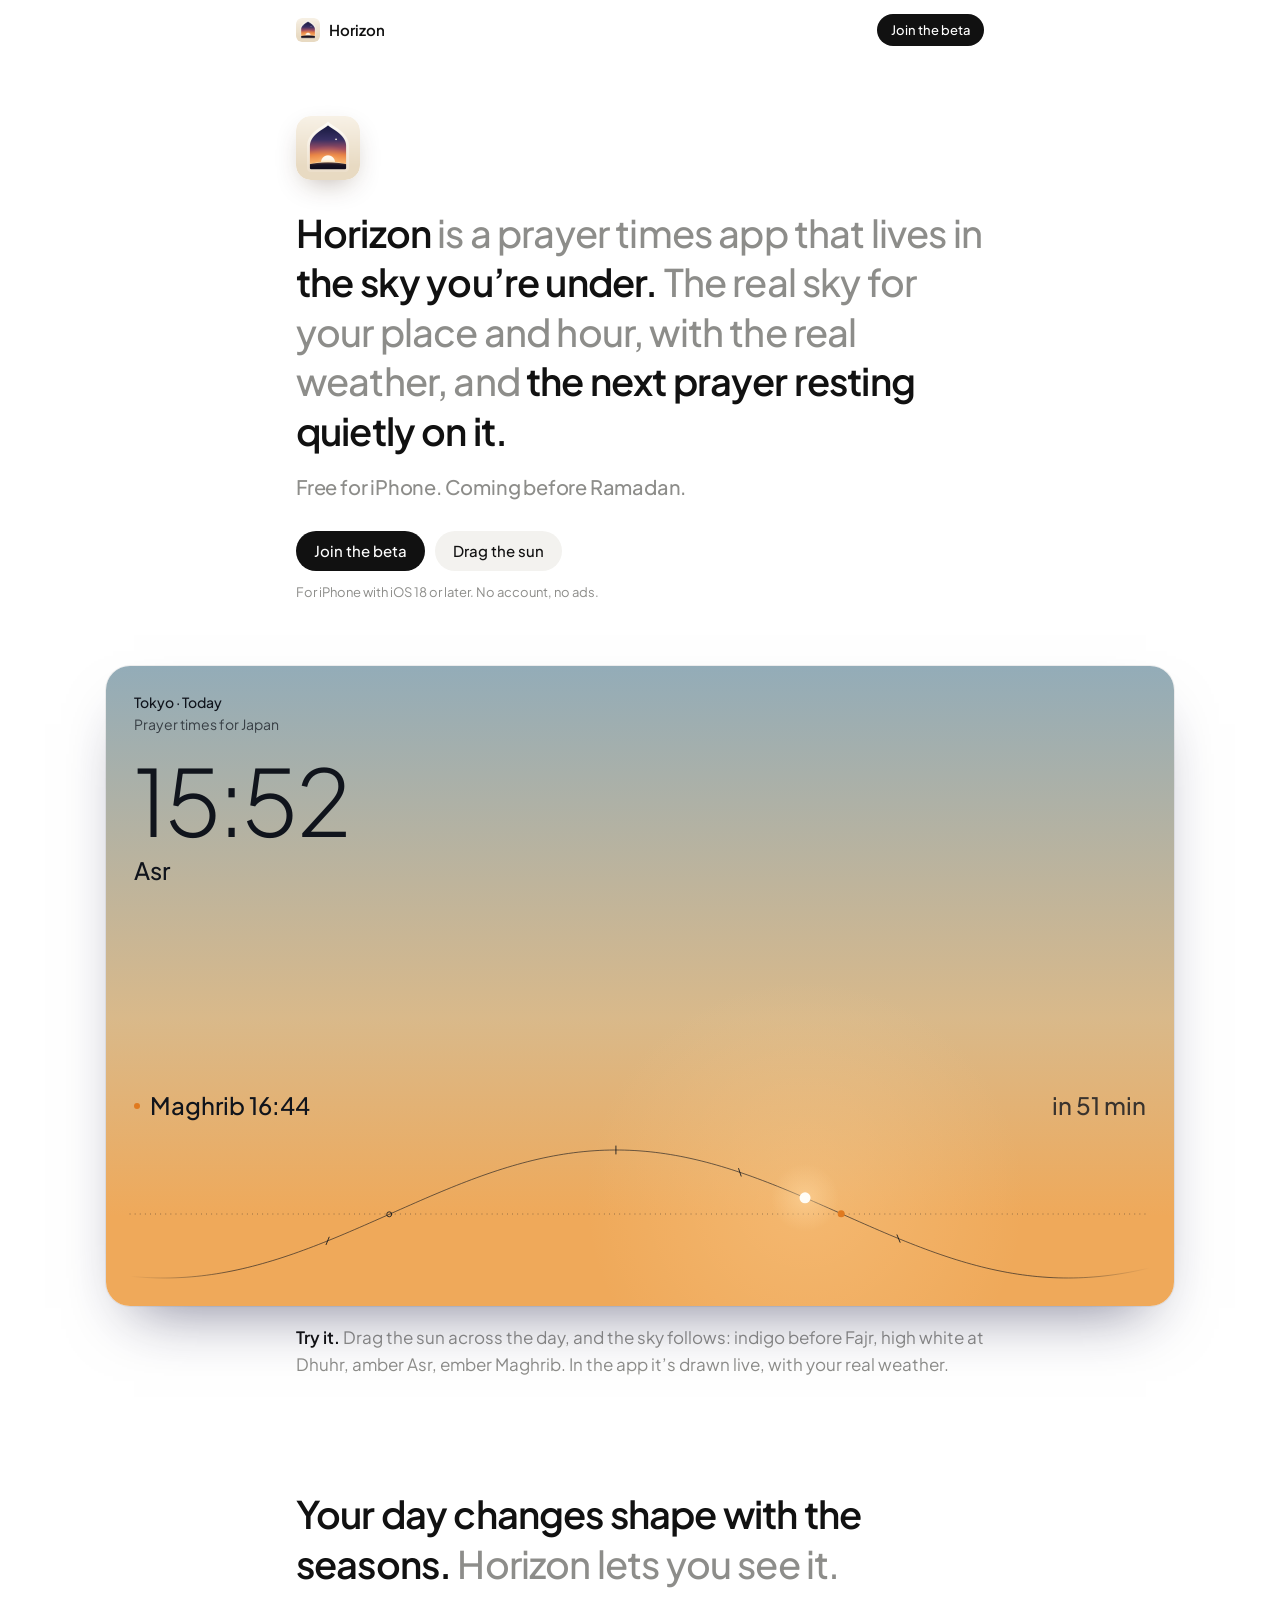
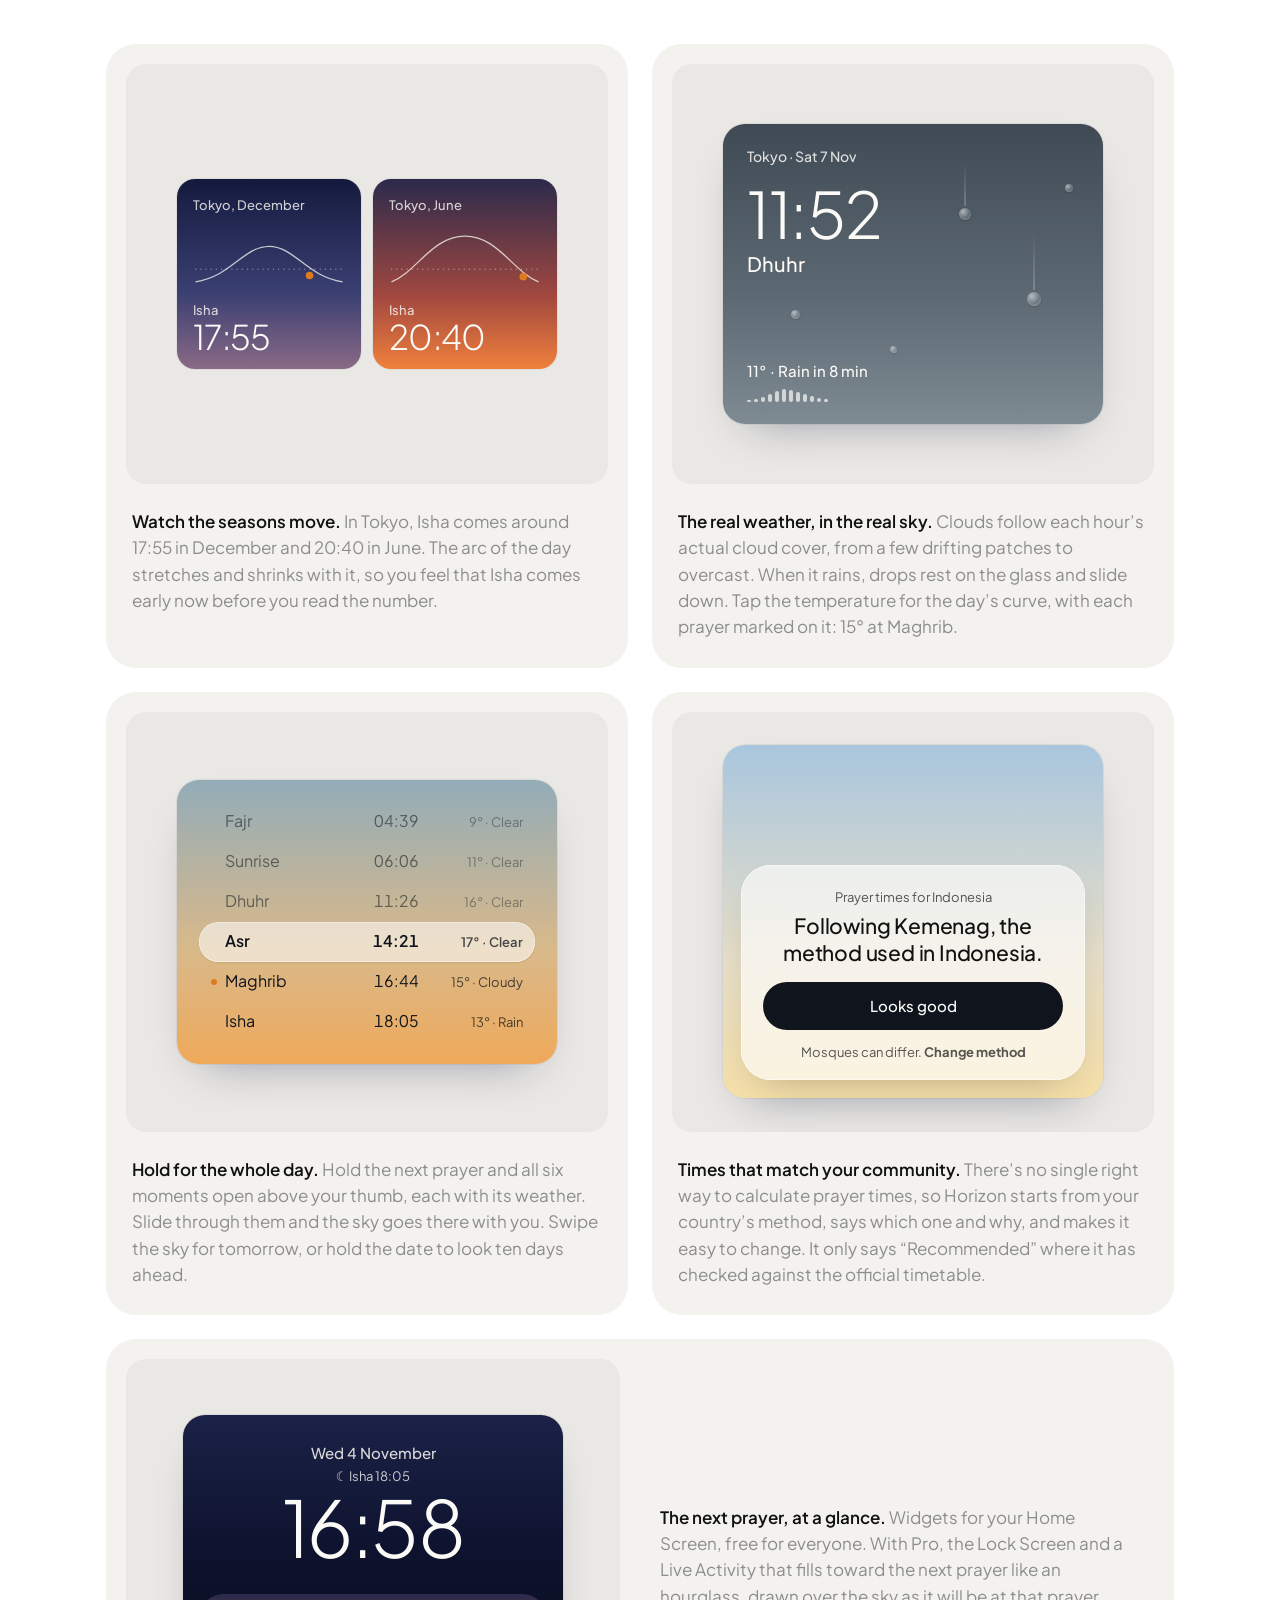
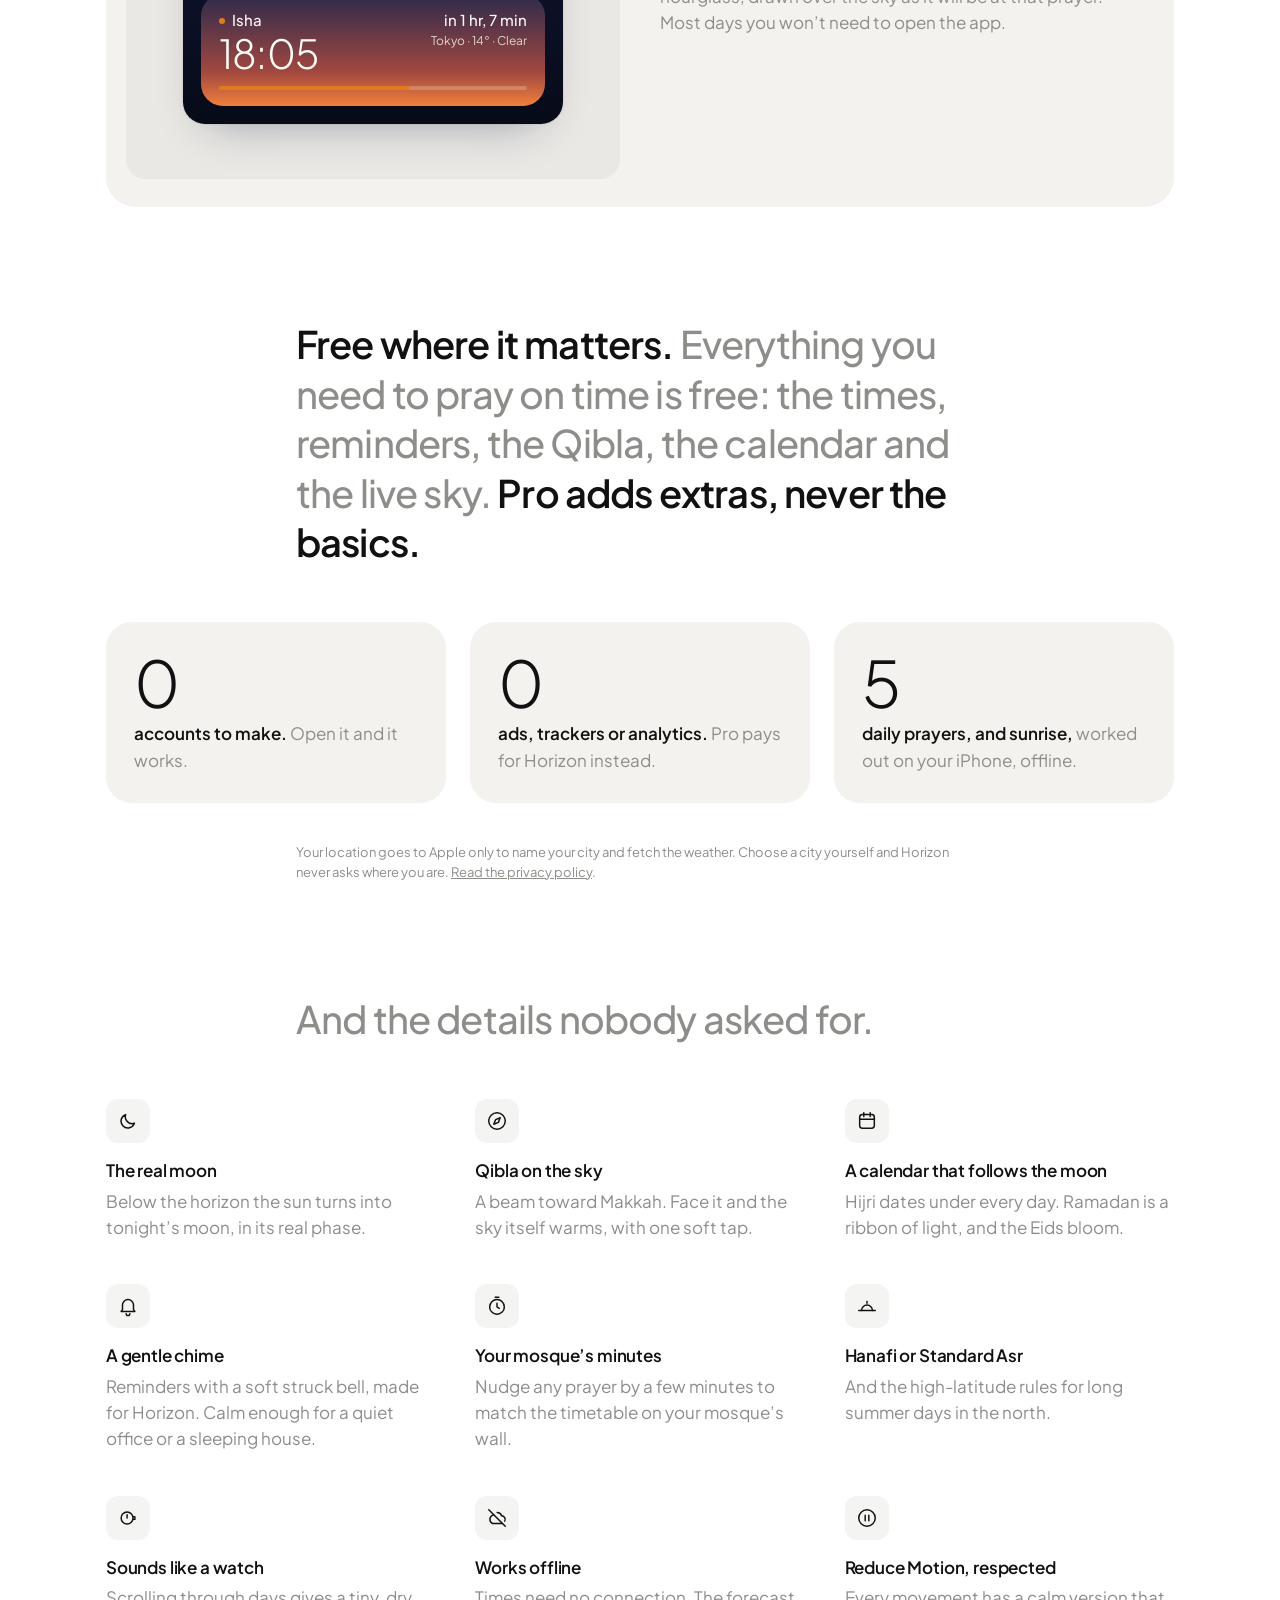
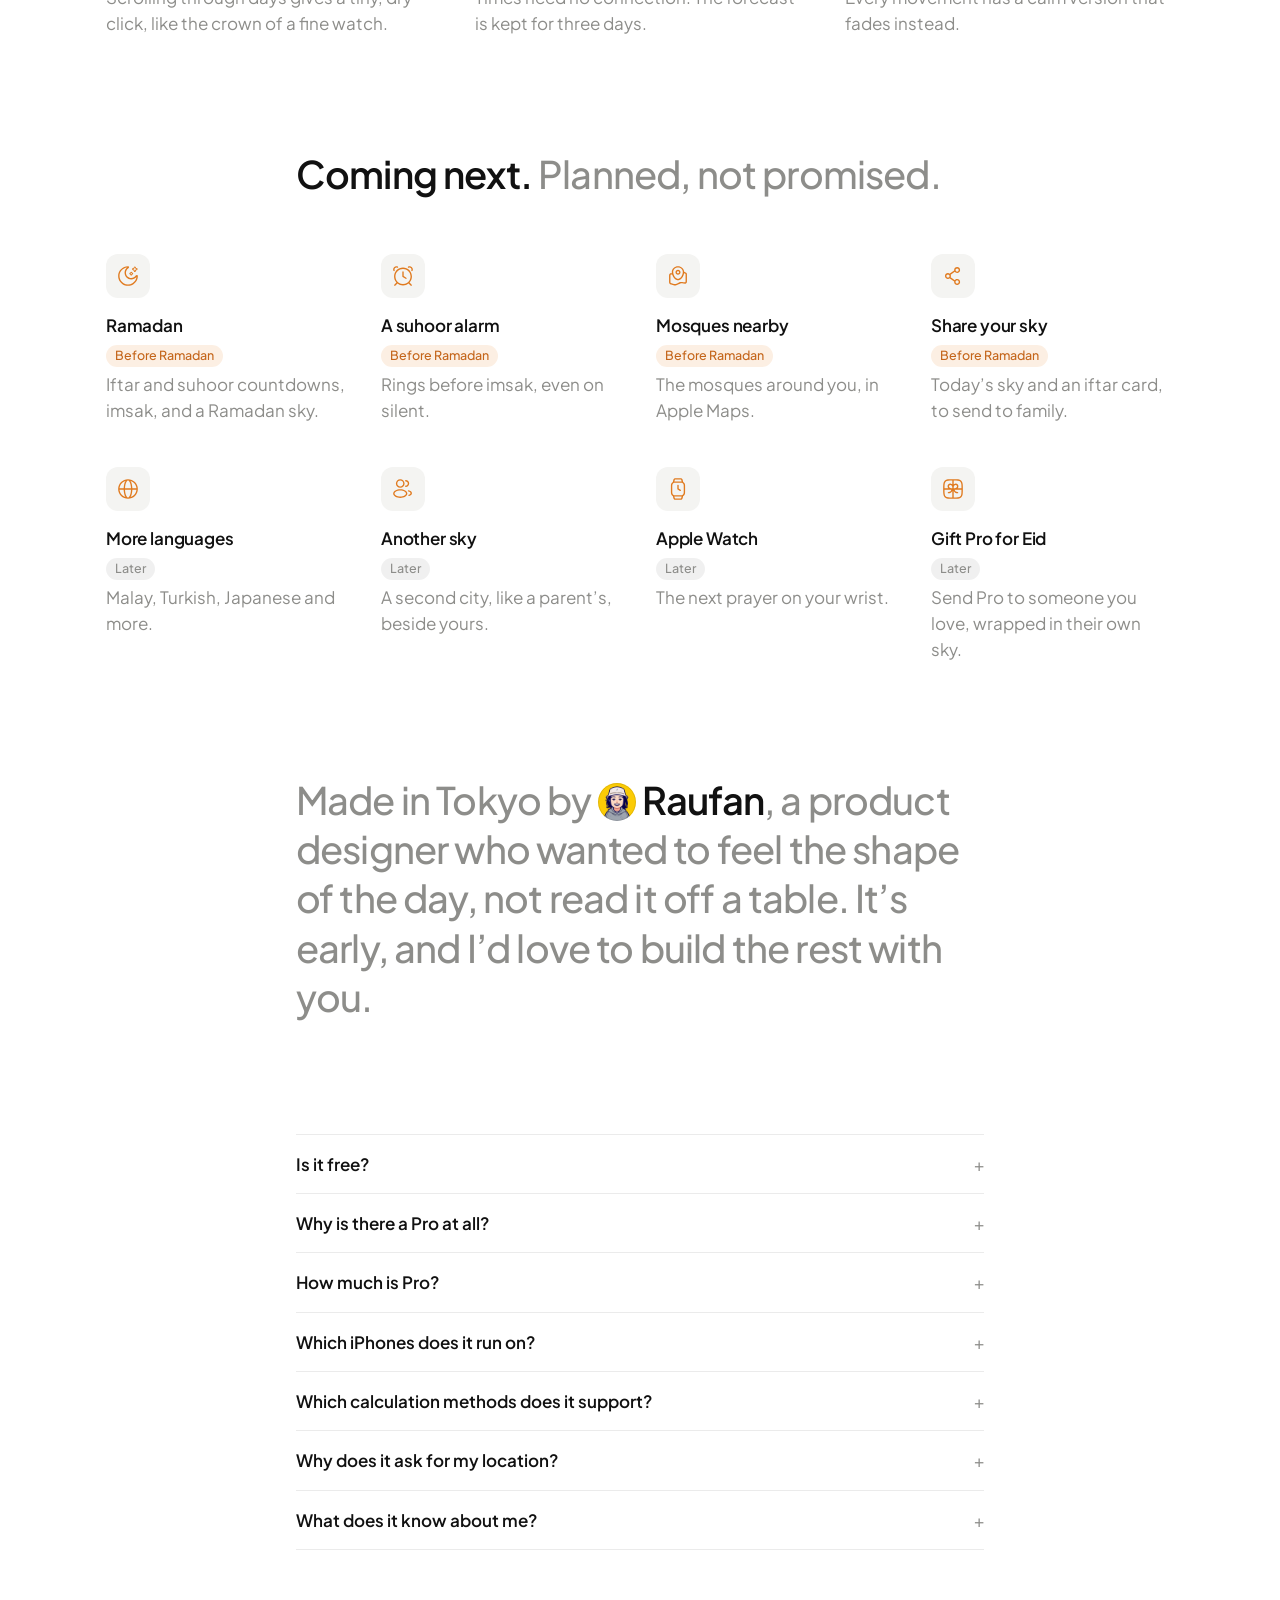
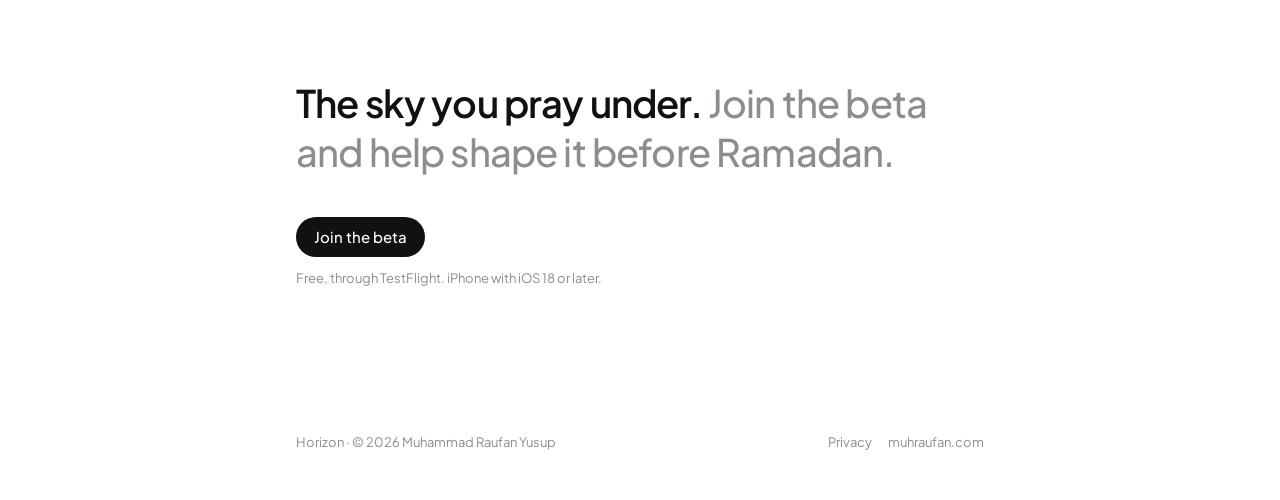
==== commit a21ba5cf: "Count visits with Cloudflare Web Analytics, and say so in the privacy policy" ====
--- a/index.html
+++ b/index.html
@@ -345,5 +345,7 @@
   }
 })();
 </script>
+<!-- Cloudflare Web Analytics: counts visits, with no cookies. The app itself has no analytics. -->
+<script defer src='https://static.cloudflareinsights.com/beacon.min.js' data-cf-beacon='{"token": "9be67d84eddb4118a91da11cb8d11620"}'></script>
 </body>
 </html>
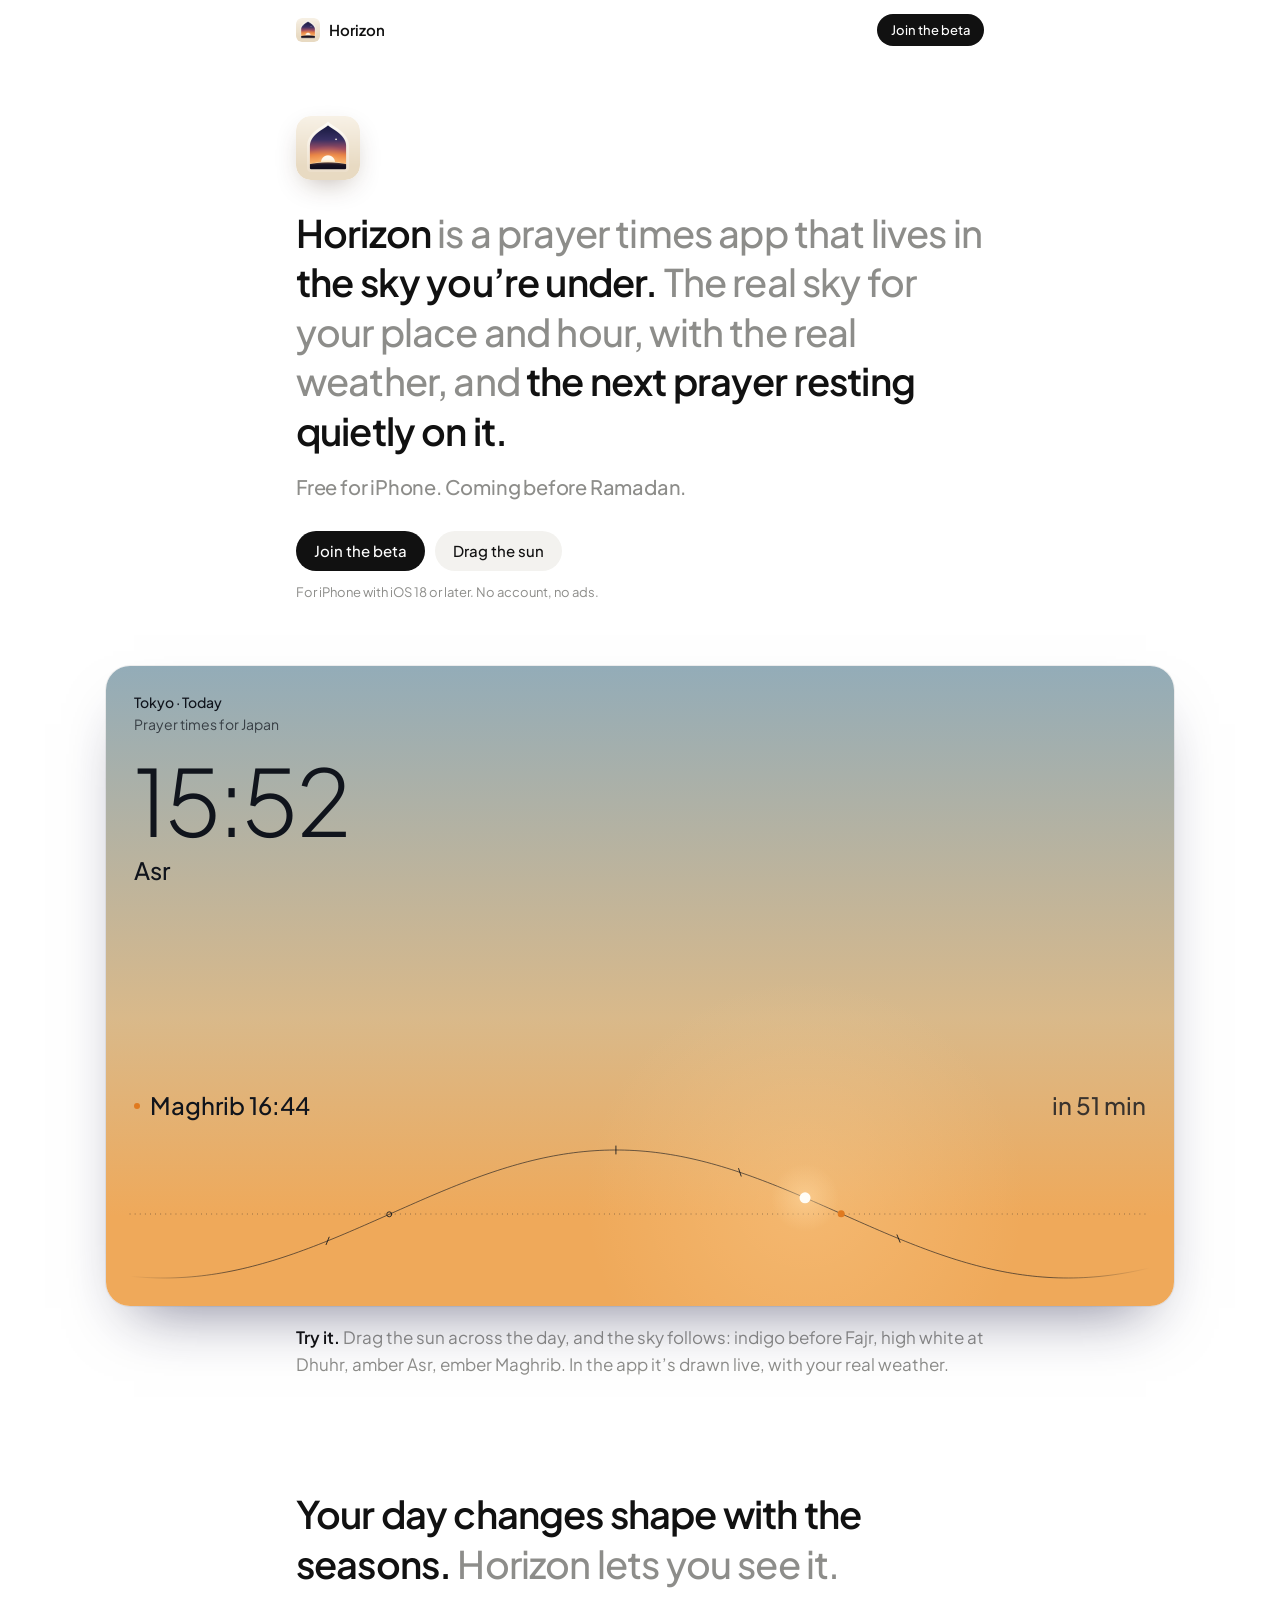
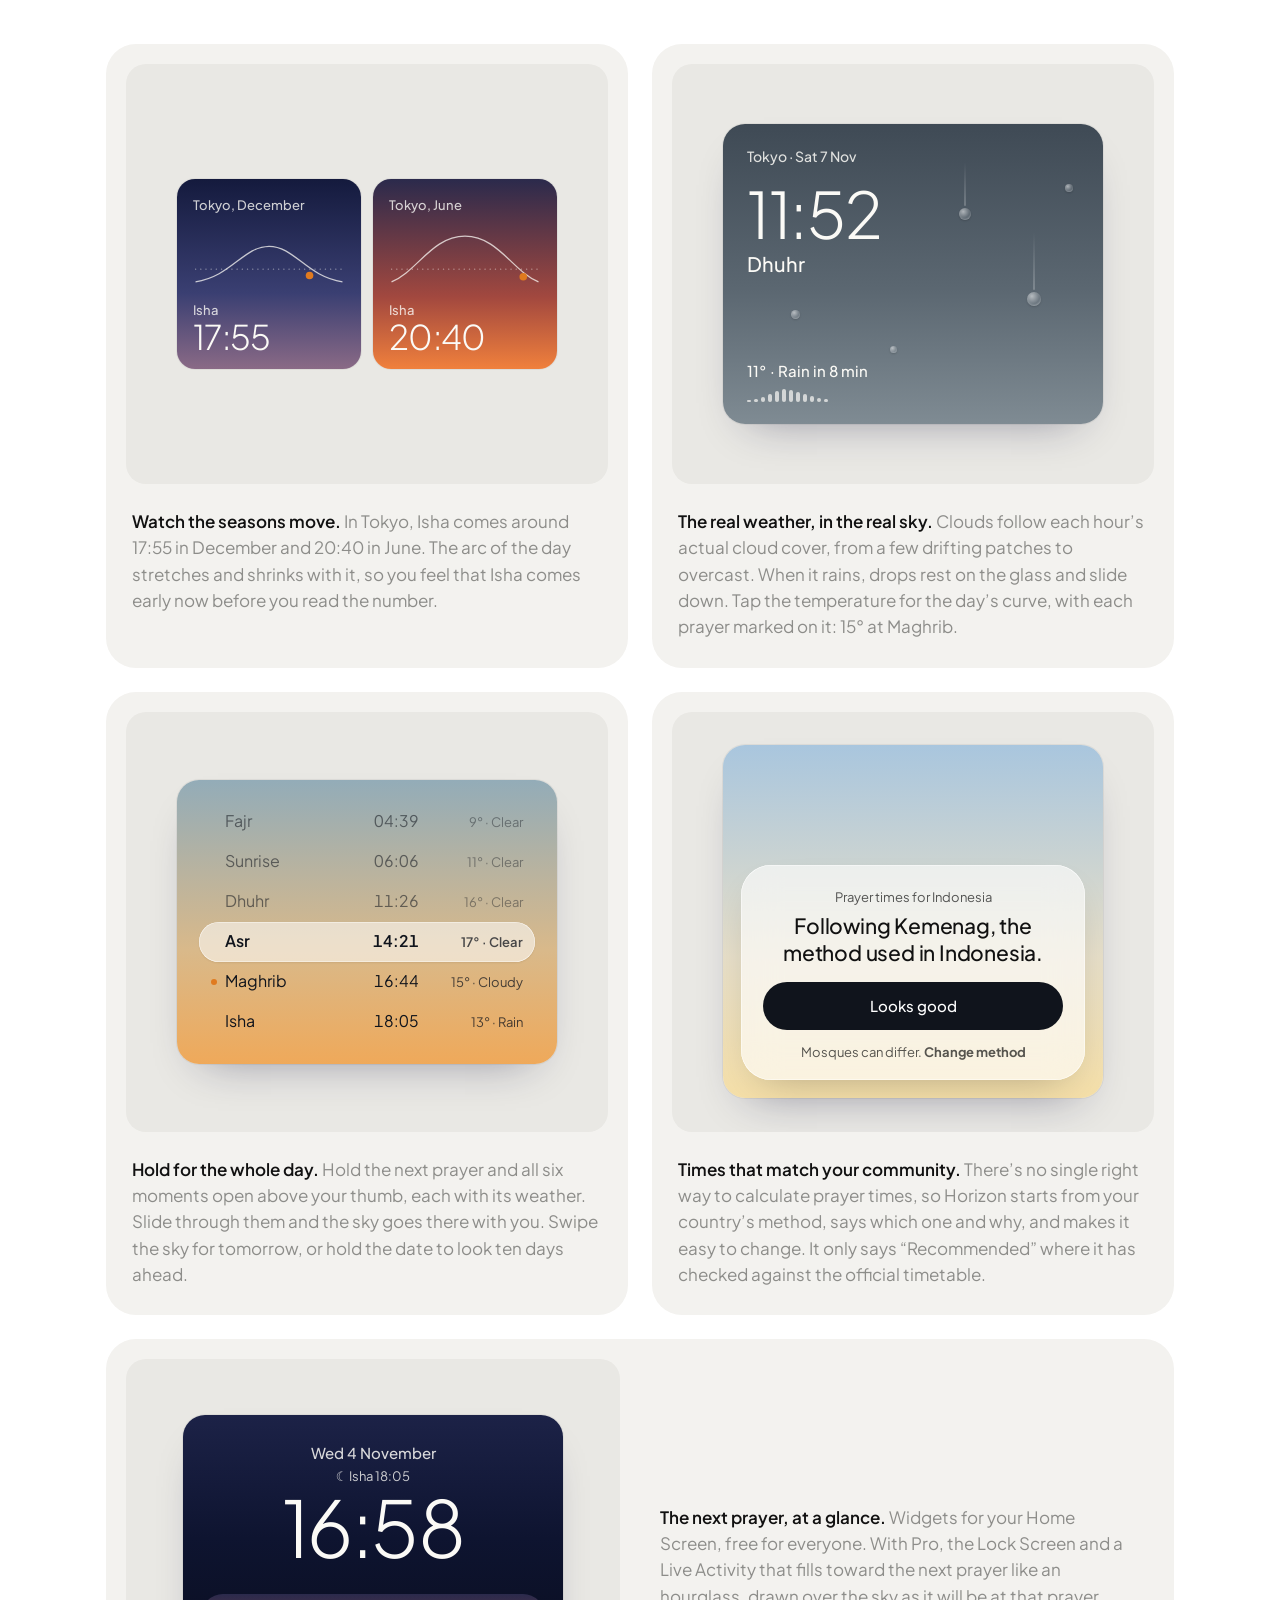
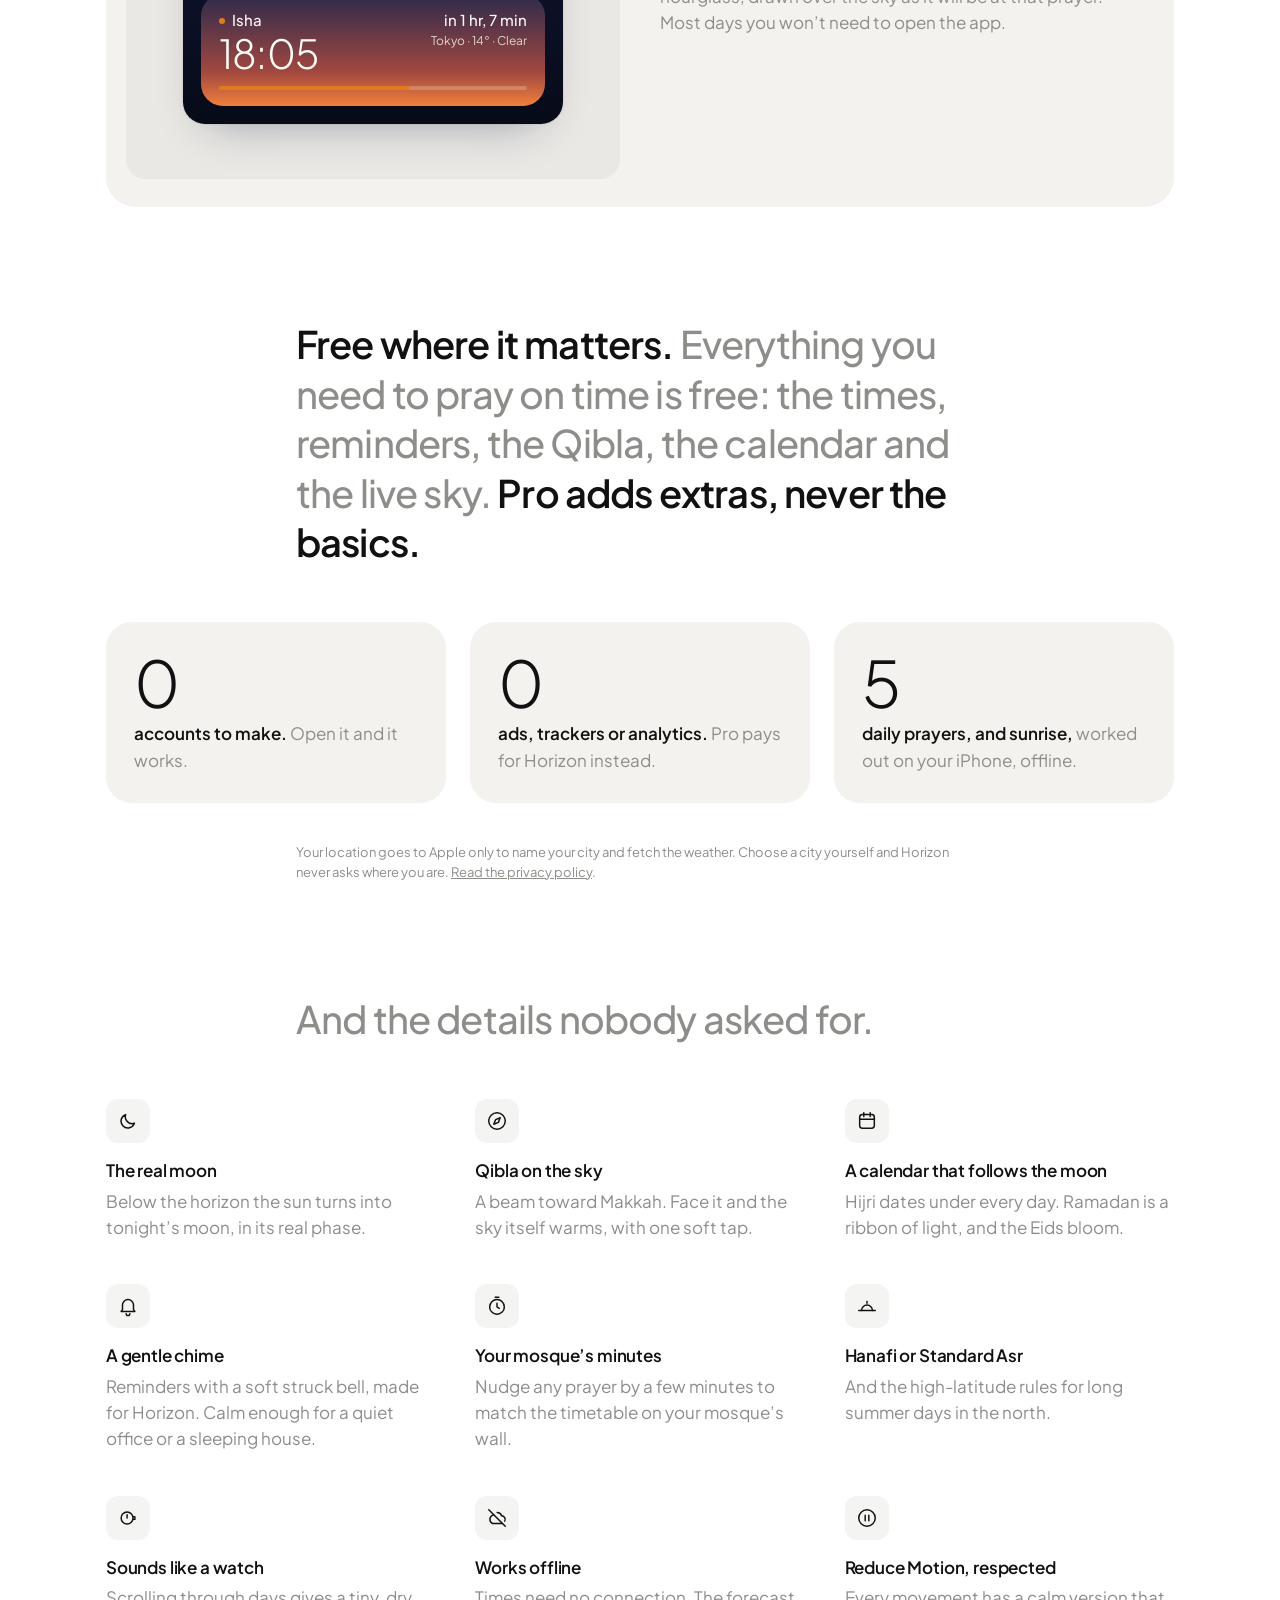
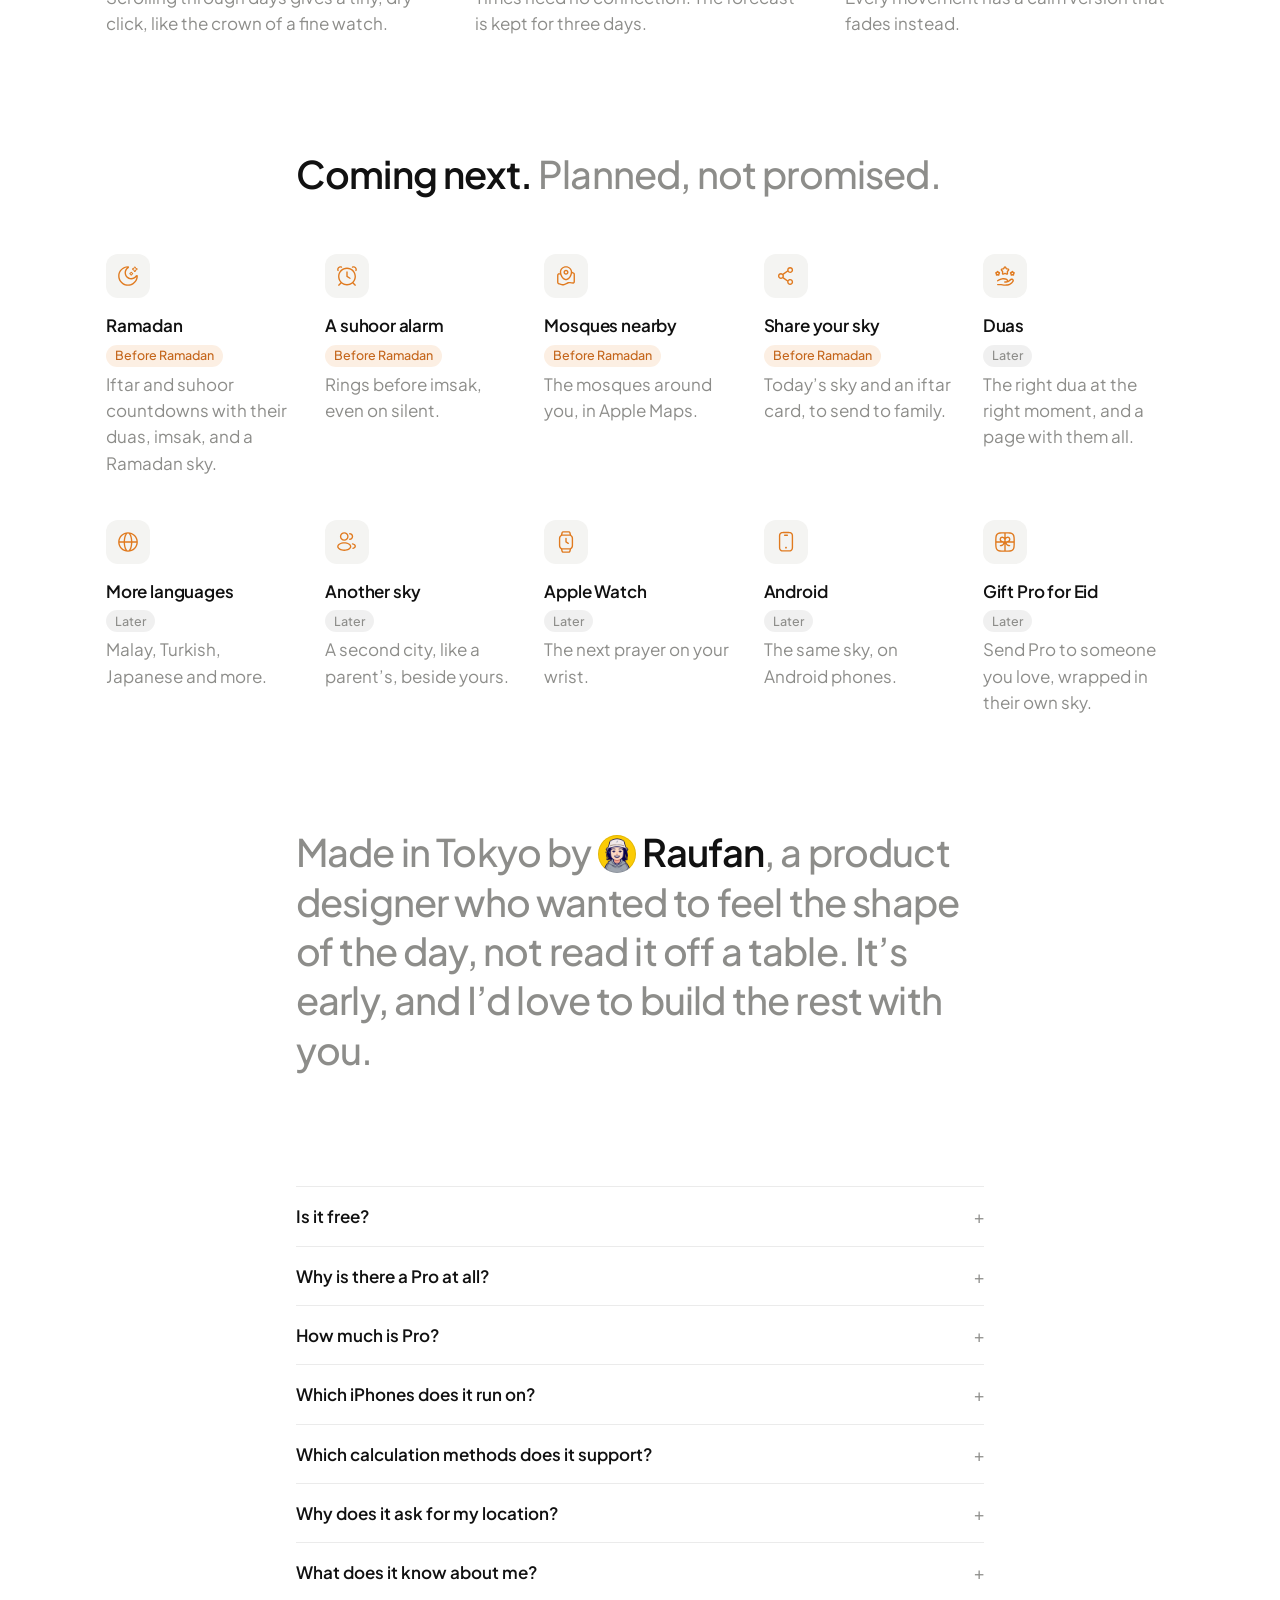
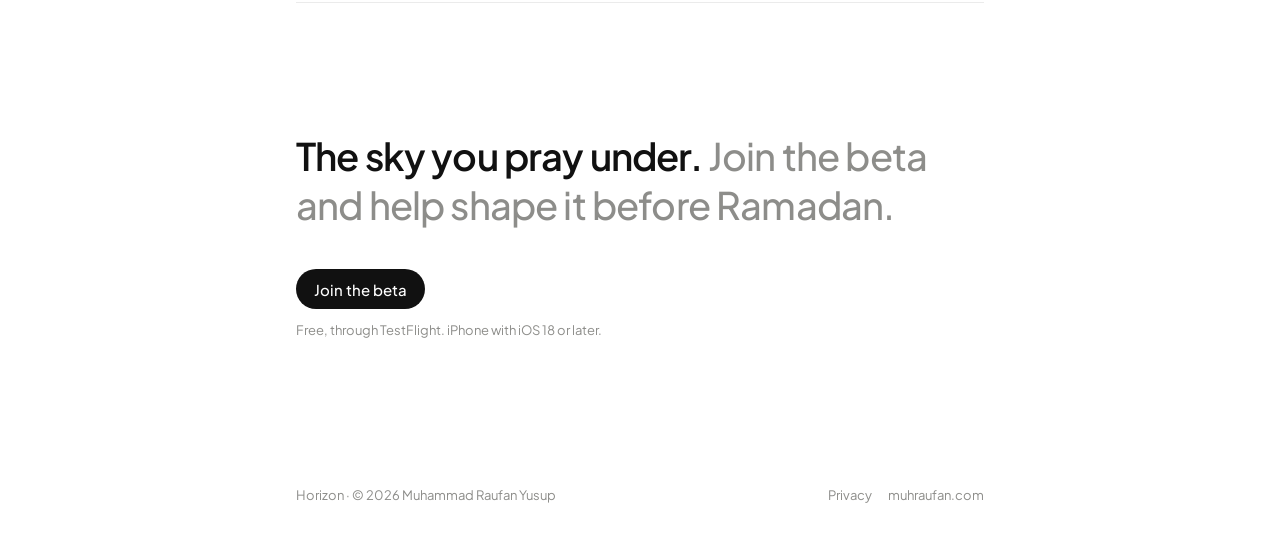
==== commit 3a1f9e82: "Add Duas and Android to Coming next" ====
--- a/index.html
+++ b/index.html
@@ -162,13 +162,15 @@
   <section class="grid-wide" id="coming">
     <p class="lede"><b>Coming next.</b> Planned, not promised.</p>
     <div class="grid3 roadmap">
-      <div class="item"><span class="icon"><svg aria-hidden="true" xmlns="http://www.w3.org/2000/svg" viewBox="0 0 24 24" fill="none"><path fill-rule="evenodd" clip-rule="evenodd" d="M20.3655 2.12433C20.0384 1.29189 18.8624 1.29189 18.5353 2.12433L18.1073 3.21354L17.0227 3.6429C16.1933 3.97121 16.1933 5.14713 17.0227 5.47544L18.1073 5.90481L18.5353 6.99401C18.8624 7.82645 20.0384 7.82646 20.3655 6.99402L20.7935 5.90481L21.8781 5.47544C22.7075 5.14714 22.7075 3.97121 21.8781 3.6429L20.7935 3.21354L20.3655 2.12433ZM19.4504 2.52989L19.8651 3.58533C19.9648 3.83891 20.165 4.04027 20.4188 4.14073L21.4759 4.55917L20.4188 4.97762C20.165 5.07808 19.9648 5.27943 19.8651 5.53301L19.4504 6.58846L19.0357 5.53301C18.936 5.27943 18.7358 5.07808 18.482 4.97762L17.4249 4.55917L18.482 4.14073C18.7358 4.04027 18.936 3.83891 19.0357 3.58533L19.4504 2.52989ZM16.4981 7.94681C16.171 7.11437 14.9951 7.11437 14.668 7.94681L14.5134 8.34008L14.1222 8.49497C13.2928 8.82328 13.2928 9.9992 14.1222 10.3275L14.5134 10.4824L14.668 10.8757C14.9951 11.7081 16.171 11.7081 16.4981 10.8757L16.6526 10.4824L17.0439 10.3275C17.8733 9.9992 17.8733 8.82328 17.0439 8.49497L16.6526 8.34008L16.4981 7.94681ZM15.583 8.35237L15.7243 8.71188C15.824 8.96545 16.0242 9.16681 16.278 9.26727L16.6417 9.41124L16.278 9.55521C16.0242 9.65567 15.824 9.85703 15.7243 10.1106L15.583 10.4701L15.4418 10.1106C15.3421 9.85703 15.1419 9.65567 14.8881 9.55521L14.5244 9.41124L14.8881 9.26727C15.1419 9.16681 15.3421 8.96545 15.4418 8.71188L15.583 8.35237Z" fill="currentColor"/><path fill-rule="evenodd" clip-rule="evenodd" d="M11.0174 2.80157C6.37072 3.29221 2.75 7.22328 2.75 12C2.75 17.1086 6.89137 21.25 12 21.25C16.7767 21.25 20.7078 17.6293 21.1984 12.9826C19.8717 14.6669 17.8126 15.75 15.5 15.75C11.4959 15.75 8.25 12.5041 8.25 8.5C8.25 6.18738 9.33315 4.1283 11.0174 2.80157ZM1.25 12C1.25 6.06294 6.06294 1.25 12 1.25C12.7166 1.25 13.0754 1.82126 13.1368 2.27627C13.196 2.71398 13.0342 3.27065 12.531 3.57467C10.8627 4.5828 9.75 6.41182 9.75 8.5C9.75 11.6756 12.3244 14.25 15.5 14.25C17.5882 14.25 19.4172 13.1373 20.4253 11.469C20.7293 10.9658 21.286 10.804 21.7237 10.8632C22.1787 10.9246 22.75 11.2834 22.75 12C22.75 17.9371 17.9371 22.75 12 22.75C6.06294 22.75 1.25 17.9371 1.25 12Z" fill="currentColor"/></svg></span><h3>Ramadan <span class="tag soon">Before Ramadan</span></h3><p>Iftar and suhoor countdowns, imsak, and a Ramadan sky.</p></div>
+      <div class="item"><span class="icon"><svg aria-hidden="true" xmlns="http://www.w3.org/2000/svg" viewBox="0 0 24 24" fill="none"><path fill-rule="evenodd" clip-rule="evenodd" d="M20.3655 2.12433C20.0384 1.29189 18.8624 1.29189 18.5353 2.12433L18.1073 3.21354L17.0227 3.6429C16.1933 3.97121 16.1933 5.14713 17.0227 5.47544L18.1073 5.90481L18.5353 6.99401C18.8624 7.82645 20.0384 7.82646 20.3655 6.99402L20.7935 5.90481L21.8781 5.47544C22.7075 5.14714 22.7075 3.97121 21.8781 3.6429L20.7935 3.21354L20.3655 2.12433ZM19.4504 2.52989L19.8651 3.58533C19.9648 3.83891 20.165 4.04027 20.4188 4.14073L21.4759 4.55917L20.4188 4.97762C20.165 5.07808 19.9648 5.27943 19.8651 5.53301L19.4504 6.58846L19.0357 5.53301C18.936 5.27943 18.7358 5.07808 18.482 4.97762L17.4249 4.55917L18.482 4.14073C18.7358 4.04027 18.936 3.83891 19.0357 3.58533L19.4504 2.52989ZM16.4981 7.94681C16.171 7.11437 14.9951 7.11437 14.668 7.94681L14.5134 8.34008L14.1222 8.49497C13.2928 8.82328 13.2928 9.9992 14.1222 10.3275L14.5134 10.4824L14.668 10.8757C14.9951 11.7081 16.171 11.7081 16.4981 10.8757L16.6526 10.4824L17.0439 10.3275C17.8733 9.9992 17.8733 8.82328 17.0439 8.49497L16.6526 8.34008L16.4981 7.94681ZM15.583 8.35237L15.7243 8.71188C15.824 8.96545 16.0242 9.16681 16.278 9.26727L16.6417 9.41124L16.278 9.55521C16.0242 9.65567 15.824 9.85703 15.7243 10.1106L15.583 10.4701L15.4418 10.1106C15.3421 9.85703 15.1419 9.65567 14.8881 9.55521L14.5244 9.41124L14.8881 9.26727C15.1419 9.16681 15.3421 8.96545 15.4418 8.71188L15.583 8.35237Z" fill="currentColor"/><path fill-rule="evenodd" clip-rule="evenodd" d="M11.0174 2.80157C6.37072 3.29221 2.75 7.22328 2.75 12C2.75 17.1086 6.89137 21.25 12 21.25C16.7767 21.25 20.7078 17.6293 21.1984 12.9826C19.8717 14.6669 17.8126 15.75 15.5 15.75C11.4959 15.75 8.25 12.5041 8.25 8.5C8.25 6.18738 9.33315 4.1283 11.0174 2.80157ZM1.25 12C1.25 6.06294 6.06294 1.25 12 1.25C12.7166 1.25 13.0754 1.82126 13.1368 2.27627C13.196 2.71398 13.0342 3.27065 12.531 3.57467C10.8627 4.5828 9.75 6.41182 9.75 8.5C9.75 11.6756 12.3244 14.25 15.5 14.25C17.5882 14.25 19.4172 13.1373 20.4253 11.469C20.7293 10.9658 21.286 10.804 21.7237 10.8632C22.1787 10.9246 22.75 11.2834 22.75 12C22.75 17.9371 17.9371 22.75 12 22.75C6.06294 22.75 1.25 17.9371 1.25 12Z" fill="currentColor"/></svg></span><h3>Ramadan <span class="tag soon">Before Ramadan</span></h3><p>Iftar and suhoor countdowns with their duas, imsak, and a Ramadan sky.</p></div>
       <div class="item"><span class="icon"><svg aria-hidden="true" xmlns="http://www.w3.org/2000/svg" viewBox="0 0 24 24" fill="none"><path d="M4.8 2.75C5.11578 2.75 5.41291 2.82088 5.67818 2.9469C6.05232 3.12463 6.49971 2.96541 6.67745 2.59127C6.85518 2.21713 6.69596 1.76974 6.32182 1.59201C5.85969 1.37247 5.3431 1.25 4.8 1.25C2.83939 1.25 1.25 2.83939 1.25 4.8C1.25 5.3431 1.37247 5.85968 1.59201 6.32182C1.76974 6.69596 2.21713 6.85518 2.59127 6.67745C2.96541 6.49971 3.12463 6.05232 2.9469 5.67818C2.82088 5.41291 2.75 5.11578 2.75 4.8C2.75 3.66782 3.66782 2.75 4.8 2.75Z" fill="currentColor"/> <path d="M18.3218 2.9469C18.5871 2.82088 18.8842 2.75 19.2 2.75C20.3322 2.75 21.25 3.66782 21.25 4.8C21.25 5.11578 21.1791 5.41291 21.0531 5.67818C20.8754 6.05232 21.0346 6.49971 21.4087 6.67745C21.7829 6.85518 22.2302 6.69596 22.408 6.32182C22.6275 5.85968 22.75 5.3431 22.75 4.8C22.75 2.83939 21.1606 1.25 19.2 1.25C18.6569 1.25 18.1403 1.37247 17.6782 1.59201C17.304 1.76974 17.1448 2.21713 17.3225 2.59127C17.5003 2.96541 17.9477 3.12463 18.3218 2.9469Z" fill="currentColor"/> <path d="M12.75 7.5C12.75 7.08579 12.4142 6.75 12 6.75C11.5858 6.75 11.25 7.08579 11.25 7.5V12.5C11.25 12.7586 11.3832 12.9989 11.6025 13.136L14.8025 15.136C15.1537 15.3555 15.6165 15.2488 15.836 14.8975C16.0555 14.5462 15.9487 14.0835 15.5975 13.864L12.75 12.0843V7.5Z" fill="currentColor"/> <path fill-rule="evenodd" clip-rule="evenodd" d="M12 2.75C6.61522 2.75 2.24999 7.11522 2.24999 12.5C2.24999 15.0498 3.22874 17.3709 4.83104 19.1083L2.46966 21.4697C2.17677 21.7626 2.17677 22.2374 2.46966 22.5303C2.76256 22.8232 3.23743 22.8232 3.53032 22.5303L5.93007 20.1306C7.59558 21.4572 9.7052 22.25 12 22.25C14.2948 22.25 16.4044 21.4572 18.0699 20.1306L20.4697 22.5303C20.7626 22.8232 21.2374 22.8232 21.5303 22.5303C21.8232 22.2374 21.8232 21.7626 21.5303 21.4697L19.1689 19.1083C20.7712 17.3709 21.75 15.0498 21.75 12.5C21.75 7.11522 17.3848 2.75 12 2.75ZM3.74999 12.5C3.74999 7.94365 7.44364 4.25 12 4.25C16.5563 4.25 20.25 7.94365 20.25 12.5C20.25 17.0563 16.5563 20.75 12 20.75C7.44364 20.75 3.74999 17.0563 3.74999 12.5Z" fill="currentColor"/></svg></span><h3>A suhoor alarm <span class="tag soon">Before Ramadan</span></h3><p>Rings before imsak, even on silent.</p></div>
       <div class="item"><span class="icon"><svg aria-hidden="true" xmlns="http://www.w3.org/2000/svg" viewBox="0 0 24 24" fill="none"><path fill-rule="evenodd" clip-rule="evenodd" d="M5.25 7.70031C5.25 4.10215 8.30876 1.25 12 1.25C15.608 1.25 18.6116 3.97488 18.7454 7.45788L19.2231 7.61714C19.6863 7.77148 20.0922 7.90676 20.4142 8.05657C20.7623 8.21853 21.0814 8.42714 21.3253 8.76554C21.5692 9.10394 21.6662 9.47259 21.7098 9.85407C21.7501 10.207 21.75 10.6348 21.75 11.123V16.8712C21.75 17.4806 21.7501 18.0005 21.7028 18.4176C21.653 18.8563 21.5418 19.2875 21.2404 19.6553C21.0674 19.8665 20.8573 20.0445 20.6205 20.1805C20.2081 20.4173 19.7645 20.4561 19.3236 20.433C18.9044 20.4111 18.3915 20.3256 17.7904 20.2254L17.7488 20.2185C16.456 20.003 15.9351 19.9216 15.4274 19.9641C15.2417 19.9796 15.0571 20.0074 14.875 20.0471C14.3774 20.1558 13.8988 20.3891 12.716 20.9805C12.6749 21.0011 12.6342 21.0214 12.594 21.0415C11.2114 21.7331 10.3595 22.1592 9.44031 22.2923C9.16384 22.3323 8.88482 22.3522 8.60546 22.3516C7.67668 22.3499 6.77995 22.0508 5.32536 21.5657C5.28328 21.5517 5.24074 21.5375 5.19772 21.5231L4.81415 21.3953L4.77684 21.3828C4.31373 21.2285 3.90783 21.0932 3.5858 20.9434C3.23766 20.7815 2.91861 20.5729 2.67471 20.2345C2.4308 19.8961 2.33379 19.5274 2.29024 19.1459C2.24995 18.793 2.24997 18.3652 2.25 17.877L2.25 12.8572C2.24997 12.0711 2.24994 11.4085 2.31729 10.8895C2.38759 10.3478 2.54652 9.81811 2.98262 9.4198C3.11082 9.30271 3.25213 9.20085 3.40375 9.11626C3.91953 8.8285 4.47226 8.84521 5.00841 8.94983C5.11717 8.97105 5.23109 8.99718 5.35019 9.02754C5.28411 8.5817 5.25 8.13723 5.25 7.70031ZM5.74869 10.7093C5.32072 10.5713 4.99224 10.475 4.72113 10.4221C4.32599 10.345 4.19646 10.3917 4.13459 10.4262C4.08405 10.4544 4.03694 10.4883 3.99421 10.5274C3.9419 10.5751 3.85663 10.6833 3.80482 11.0825C3.75151 11.4933 3.75 12.0575 3.75 12.908V17.8377C3.75 18.3768 3.75114 18.7181 3.78055 18.9758C3.80779 19.2143 3.85234 19.303 3.89157 19.3574C3.9308 19.4118 4.00083 19.4821 4.21849 19.5834C4.45364 19.6928 4.77709 19.8018 5.28849 19.9723L5.67205 20.1001C7.29563 20.6413 7.95089 20.8504 8.6083 20.8516C8.81478 20.852 9.02101 20.8374 9.22537 20.8078C9.87582 20.7136 10.5009 20.411 12.0452 19.6389C12.0765 19.6232 12.1074 19.6078 12.138 19.5925C13.1987 19.062 13.852 18.7352 14.555 18.5817C14.8014 18.5279 15.051 18.4903 15.3023 18.4693C16.0193 18.4093 16.7344 18.5286 17.8945 18.7221C17.9278 18.7276 17.9614 18.7332 17.9954 18.7389C18.6497 18.8479 19.0779 18.9181 19.4019 18.9351C19.7138 18.9514 19.821 18.9098 19.8735 18.8797C19.9524 18.8344 20.0225 18.775 20.0801 18.7046C20.1185 18.6578 20.1771 18.5589 20.2123 18.2486C20.2489 17.9262 20.25 17.4923 20.25 16.829V11.1623C20.25 10.6232 20.2489 10.2819 20.2195 10.0242C20.1922 9.7857 20.1477 9.69703 20.1084 9.64261C20.0692 9.58818 19.9992 9.51787 19.7815 9.41661C19.5464 9.30722 19.2229 9.19821 18.7115 9.02774L18.6527 9.00813C18.4625 10.3095 17.9996 11.6233 17.3173 12.7959C16.4048 14.364 15.0697 15.7299 13.3971 16.4595C12.5094 16.8468 11.4906 16.8468 10.6029 16.4595C8.93027 15.7299 7.59519 14.364 6.68273 12.7959C6.29871 12.136 5.9842 11.4313 5.74869 10.7093ZM12 2.75C9.06383 2.75 6.75 5.00208 6.75 7.70031C6.75 9.11775 7.18744 10.6808 7.97922 12.0415C8.77121 13.4026 9.88753 14.5109 11.2027 15.0847C11.708 15.3051 12.292 15.3051 12.7973 15.0847C14.1125 14.5109 15.2288 13.4026 16.0208 12.0415C16.8126 10.6808 17.25 9.11775 17.25 7.70031C17.25 5.00208 14.9362 2.75 12 2.75ZM12 6.75C11.3096 6.75 10.75 7.30964 10.75 8C10.75 8.69036 11.3096 9.25 12 9.25C12.6904 9.25 13.25 8.69036 13.25 8C13.25 7.30964 12.6904 6.75 12 6.75ZM9.25 8C9.25 6.48122 10.4812 5.25 12 5.25C13.5188 5.25 14.75 6.48122 14.75 8C14.75 9.51878 13.5188 10.75 12 10.75C10.4812 10.75 9.25 9.51878 9.25 8Z" fill="currentColor"/></svg></span><h3>Mosques nearby <span class="tag soon">Before Ramadan</span></h3><p>The mosques around you, in Apple Maps.</p></div>
       <div class="item"><span class="icon"><svg aria-hidden="true" xmlns="http://www.w3.org/2000/svg" viewBox="0 0 24 24" fill="none"><path fill-rule="evenodd" clip-rule="evenodd" d="M16.5 2.25C14.7051 2.25 13.25 3.70507 13.25 5.5C13.25 5.69591 13.2673 5.88776 13.3006 6.07412L8.56991 9.38558C8.54587 9.4024 8.52312 9.42038 8.50168 9.43939C7.94993 9.00747 7.25503 8.75 6.5 8.75C4.70507 8.75 3.25 10.2051 3.25 12C3.25 13.7949 4.70507 15.25 6.5 15.25C7.25503 15.25 7.94993 14.9925 8.50168 14.5606C8.52312 14.5796 8.54587 14.5976 8.56991 14.6144L13.3006 17.9259C13.2673 18.1122 13.25 18.3041 13.25 18.5C13.25 20.2949 14.7051 21.75 16.5 21.75C18.2949 21.75 19.75 20.2949 19.75 18.5C19.75 16.7051 18.2949 15.25 16.5 15.25C15.4472 15.25 14.5113 15.7506 13.9174 16.5267L9.43806 13.3911C9.63809 12.9694 9.75 12.4978 9.75 12C9.75 11.5022 9.63809 11.0306 9.43806 10.6089L13.9174 7.4733C14.5113 8.24942 15.4472 8.75 16.5 8.75C18.2949 8.75 19.75 7.29493 19.75 5.5C19.75 3.70507 18.2949 2.25 16.5 2.25ZM14.75 5.5C14.75 4.5335 15.5335 3.75 16.5 3.75C17.4665 3.75 18.25 4.5335 18.25 5.5C18.25 6.4665 17.4665 7.25 16.5 7.25C15.5335 7.25 14.75 6.4665 14.75 5.5ZM6.5 10.25C5.5335 10.25 4.75 11.0335 4.75 12C4.75 12.9665 5.5335 13.75 6.5 13.75C7.4665 13.75 8.25 12.9665 8.25 12C8.25 11.0335 7.4665 10.25 6.5 10.25ZM16.5 16.75C15.5335 16.75 14.75 17.5335 14.75 18.5C14.75 19.4665 15.5335 20.25 16.5 20.25C17.4665 20.25 18.25 19.4665 18.25 18.5C18.25 17.5335 17.4665 16.75 16.5 16.75Z" fill="currentColor"/></svg></span><h3>Share your sky <span class="tag soon">Before Ramadan</span></h3><p>Today&rsquo;s sky and an iftar card, to send to family.</p></div>
+      <div class="item"><span class="icon"><svg aria-hidden="true" xmlns="http://www.w3.org/2000/svg" viewBox="0 0 24 24" fill="none"><path fill-rule="evenodd" clip-rule="evenodd" d="M12 2.90049C11.8811 3.07699 11.7346 3.33717 11.5164 3.72853L11.3853 3.96367C11.3756 3.98113 11.3655 3.99938 11.3551 4.01827C11.2466 4.21557 11.0991 4.48359 10.8555 4.66849C10.6074 4.85681 10.3083 4.92266 10.0944 4.96974C10.0741 4.97421 10.0546 4.97851 10.0359 4.98273L9.78136 5.04032C9.31618 5.14557 9.02629 5.21294 8.83149 5.28104C8.95194 5.462 9.15411 5.70102 9.48207 6.08453L9.6556 6.28745C9.66837 6.30237 9.68167 6.31778 9.69541 6.33367C9.84315 6.50471 10.0397 6.73224 10.1306 7.02438C10.2205 7.31348 10.19 7.61259 10.1668 7.84122C10.1646 7.86257 10.1625 7.88331 10.1605 7.90336L10.1343 8.1741C10.0874 8.65774 10.0586 8.9706 10.0594 9.19191C10.2516 9.12379 10.5149 9.0042 10.9166 8.81921L11.155 8.70948C11.1725 8.7014 11.1909 8.69281 11.21 8.68386C11.4078 8.59128 11.6885 8.45994 12 8.45994C12.3116 8.45994 12.5922 8.59128 12.7901 8.68386C12.8092 8.69281 12.8276 8.7014 12.8451 8.70948L13.0834 8.81921C13.4852 9.00421 13.7485 9.1238 13.9407 9.19191C13.9415 8.9706 13.9126 8.65774 13.8658 8.1741L13.8395 7.90336C13.8376 7.88331 13.8355 7.86257 13.8333 7.84123C13.8101 7.61259 13.7796 7.31348 13.8695 7.02438C13.9604 6.73224 14.1569 6.5047 14.3047 6.33367C14.3184 6.31778 14.3317 6.30237 14.3445 6.28744L14.518 6.08453C14.846 5.70102 15.0481 5.462 15.1686 5.28104C14.9738 5.21294 14.6839 5.14557 14.2187 5.04032L13.9642 4.98273C13.9455 4.97851 13.926 4.97421 13.9057 4.96974C13.6918 4.92266 13.3926 4.85681 13.1446 4.66849C12.901 4.48359 12.7535 4.21556 12.6449 4.01826C12.6345 3.99937 12.6245 3.98113 12.6148 3.96367L12.4837 3.72853C12.2655 3.33717 12.119 3.07699 12 2.90049ZM14.153 9.2502C14.1541 9.25023 14.1547 9.25028 14.1547 9.25029L14.153 9.2502ZM9.84536 9.25029C9.84538 9.25028 9.84597 9.25023 9.8471 9.2502L9.84536 9.25029ZM10.8832 1.88484C11.0989 1.60321 11.451 1.25 12 1.25C12.5491 1.25 12.9012 1.60321 13.1169 1.88484C13.3246 2.15604 13.5372 2.53751 13.7683 2.9524C13.7768 2.96761 13.7853 2.98287 13.7939 2.99817L13.9249 3.23332C13.9617 3.29934 13.9902 3.35037 14.0155 3.39412C14.0325 3.42352 14.0458 3.44573 14.0565 3.46286C14.0733 3.46751 14.0946 3.47303 14.1219 3.47967C14.1689 3.49111 14.2236 3.50351 14.2952 3.51971L14.5497 3.5773C14.5671 3.58123 14.5844 3.58514 14.6017 3.58905C15.0486 3.69009 15.4657 3.78439 15.7807 3.90852C16.122 4.04302 16.5343 4.28543 16.6932 4.79638C16.8496 5.29916 16.6571 5.73321 16.4627 6.0421C16.28 6.3323 15.998 6.66198 15.6916 7.02013L15.4845 7.26233C15.4357 7.31933 15.3982 7.36328 15.3663 7.40179C15.3401 7.43338 15.322 7.45619 15.3091 7.4734C15.3108 7.5291 15.3179 7.60752 15.3325 7.75868L15.3637 8.08034C15.4102 8.55958 15.4527 8.997 15.4373 9.3415C15.4214 9.69943 15.3369 10.1785 14.9115 10.5015C14.4737 10.8337 13.9847 10.7689 13.6378 10.6695C13.3132 10.5765 12.9231 10.3969 12.5049 10.2042C12.4887 10.1967 12.4724 10.1892 12.4561 10.1817L12.2178 10.072C12.1507 10.0411 12.0994 10.0175 12.0549 9.99788C12.0329 9.9882 12.0149 9.98052 12 9.97438C11.9851 9.98052 11.9671 9.9882 11.9452 9.99788C11.9006 10.0175 11.8493 10.0411 11.7823 10.072L11.544 10.1817C11.5277 10.1892 11.5114 10.1967 11.4952 10.2042C11.0769 10.3969 10.6869 10.5765 10.3622 10.6695C10.0154 10.7689 9.52632 10.8337 9.08861 10.5015C8.66314 10.1785 8.5787 9.69943 8.56276 9.3415C8.54741 8.997 8.58985 8.5596 8.63635 8.08037C8.63799 8.06344 8.63964 8.04646 8.64129 8.02942L8.66753 7.75868C8.68217 7.60752 8.68932 7.5291 8.69101 7.47341C8.67807 7.45619 8.65998 7.43338 8.63382 7.4018C8.6019 7.36328 8.56434 7.31933 8.5156 7.26233L8.34207 7.05941C8.33084 7.04628 8.31963 7.03318 8.30846 7.02011C8.00211 6.66197 7.7201 6.33229 7.53742 6.0421C7.34297 5.73321 7.15048 5.29916 7.30683 4.79638C7.46572 4.28543 7.87809 4.04302 8.21938 3.90852C8.53436 3.78439 8.95149 3.69009 9.39839 3.58905C9.41566 3.58515 9.43298 3.58123 9.45034 3.5773L9.70488 3.51971C9.77649 3.50351 9.83117 3.49112 9.87817 3.47967C9.90546 3.47302 9.92673 3.46751 9.94355 3.46287C9.95428 3.44573 9.96759 3.42352 9.98458 3.39412C10.0099 3.35037 10.0383 3.29934 10.0751 3.23332L10.2062 2.99817C10.2147 2.98287 10.2232 2.96761 10.2317 2.9524C10.4629 2.53751 10.6755 2.15604 10.8832 1.88484ZM4.00004 8.20162C4.0522 8.29794 4.16326 8.49454 4.34556 8.63293C4.54147 8.78165 4.77662 8.83117 4.87434 8.85175C4.88411 8.8538 4.8925 8.85557 4.89935 8.85712L4.91994 8.86178L4.88725 8.9C4.88223 8.90587 4.87618 8.91277 4.86926 8.92065C4.80069 8.99878 4.64741 9.17342 4.57669 9.40084C4.50694 9.62513 4.53208 9.85483 4.54356 9.95978C4.54473 9.97048 4.54576 9.97988 4.54654 9.98785L4.54761 9.99898C4.45331 9.95385 4.23951 9.85497 4.00004 9.85497C3.76056 9.85497 3.54676 9.95385 3.45246 9.99898L3.45354 9.98785C3.45431 9.97988 3.45534 9.97048 3.45651 9.95978C3.46799 9.85483 3.49313 9.62513 3.42338 9.40084C3.35266 9.17342 3.19938 8.99878 3.13081 8.92065C3.12389 8.91277 3.11784 8.90587 3.11282 8.9L3.08013 8.86178L3.10072 8.85712C3.10757 8.85557 3.11596 8.8538 3.12573 8.85175C3.22345 8.83117 3.4586 8.78165 3.65451 8.63293C3.83681 8.49454 3.94787 8.29794 4.00004 8.20162ZM2.93521 8.12561L2.79333 7.4985L2.93521 8.12561ZM3.40604 10.6324C3.40625 10.6338 3.40632 10.6346 3.40631 10.6346L3.40604 10.6324ZM4.59377 10.6346C4.59375 10.6346 4.59382 10.6338 4.59403 10.6324L4.59377 10.6346ZM3.14388 6.71442C3.27255 6.54641 3.54568 6.25 4.00004 6.25C4.45439 6.25 4.72752 6.54641 4.85619 6.71442C4.97727 6.87253 5.09592 7.08561 5.20509 7.28166C5.21159 7.29334 5.21806 7.30496 5.22449 7.3165L5.27315 7.40378L5.35764 7.4229C5.37051 7.42581 5.38349 7.42874 5.39656 7.43169C5.60745 7.47928 5.84248 7.53232 6.02785 7.60538C6.23885 7.68853 6.57509 7.86998 6.70472 8.28684C6.83181 8.69552 6.66662 9.03351 6.5487 9.22083C6.44219 9.39002 6.28446 9.5743 6.1396 9.74353C6.13102 9.75355 6.12249 9.76352 6.11402 9.77343L6.04105 9.85875L6.05266 9.97854C6.05392 9.99151 6.05519 10.0046 6.05646 10.0177C6.07852 10.2443 6.1022 10.4877 6.0933 10.6874C6.08383 10.9 6.03136 11.2846 5.68249 11.5494C5.32138 11.8235 4.92822 11.7562 4.71564 11.6953C4.5246 11.6405 4.30505 11.5393 4.1078 11.4483C4.09552 11.4427 4.08333 11.4371 4.07123 11.4315L4.00003 11.3987L3.92884 11.4315C3.91675 11.4371 3.90455 11.4427 3.89227 11.4483C3.69502 11.5393 3.47547 11.6405 3.28443 11.6953C3.07186 11.7562 2.67869 11.8235 2.31758 11.5494C1.96872 11.2846 1.91624 10.9 1.90677 10.6874C1.89787 10.4877 1.92155 10.2443 1.94361 10.0177C1.94488 10.0046 1.94615 9.99152 1.94741 9.97854L1.95902 9.85875L1.88605 9.77343C1.87758 9.76352 1.86905 9.75355 1.86047 9.74353C1.71561 9.5743 1.55788 9.39002 1.45137 9.22083C1.33345 9.03351 1.16826 8.69552 1.29535 8.28684C1.42498 7.86998 1.76122 7.68853 1.97222 7.60538C2.15759 7.53232 2.39262 7.47928 2.60351 7.43169C2.61658 7.42874 2.62956 7.42581 2.64243 7.4229L2.72692 7.40378L2.77558 7.3165C2.78201 7.30496 2.78848 7.29334 2.79498 7.28167C2.90415 7.08562 3.0228 6.87253 3.14388 6.71442ZM20 8.20162C20.0522 8.29793 20.1633 8.49454 20.3456 8.63293C20.5415 8.78165 20.7766 8.83117 20.8743 8.85174C20.8841 8.8538 20.8925 8.85557 20.8993 8.85712L20.9199 8.86178L20.8873 8.9C20.8822 8.90587 20.8762 8.91277 20.8693 8.92065C20.8007 8.99878 20.6474 9.17342 20.5767 9.40084C20.5069 9.62513 20.5321 9.85482 20.5436 9.95978C20.5447 9.97048 20.5458 9.97988 20.5465 9.98785L20.5476 9.99898C20.4533 9.95385 20.2395 9.85497 20 9.85497C19.7606 9.85497 19.5468 9.95385 19.4525 9.99898L19.4535 9.98785C19.4543 9.97988 19.4553 9.97048 19.4565 9.95978C19.468 9.85483 19.4931 9.62513 19.4234 9.40084C19.3527 9.17342 19.1994 8.99878 19.1308 8.92065C19.1239 8.91277 19.1178 8.90587 19.1128 8.90001L19.0801 8.86178L19.1007 8.85712C19.1076 8.85557 19.116 8.8538 19.1257 8.85175C19.2234 8.83117 19.4586 8.78165 19.6545 8.63293C19.8368 8.49454 19.9479 8.29793 20 8.20162ZM19.406 10.6324C19.4063 10.634 19.4063 10.6347 19.4063 10.6346L19.406 10.6324ZM19.1439 6.71442C19.2725 6.54641 19.5457 6.25 20 6.25C20.4544 6.25 20.7275 6.54641 20.8562 6.71442C20.9773 6.87253 21.0959 7.08561 21.2051 7.28166C21.2116 7.29334 21.2181 7.30496 21.2245 7.3165L21.2731 7.40378L21.3576 7.4229C21.3705 7.42581 21.3835 7.42874 21.3966 7.43169C21.6075 7.47928 21.8425 7.53233 22.0279 7.60538C22.2388 7.68853 22.5751 7.86998 22.7047 8.28684C22.8318 8.69552 22.6666 9.03351 22.5487 9.22083C22.4422 9.39003 22.2844 9.57431 22.1396 9.74354C22.131 9.75356 22.1225 9.76352 22.114 9.77343L22.041 9.85875L22.0527 9.97854C22.0539 9.99151 22.0552 10.0046 22.0565 10.0176C22.0785 10.2443 22.1022 10.4877 22.0933 10.6874C22.0838 10.9 22.0314 11.2846 21.6825 11.5494C21.3214 11.8235 20.9282 11.7562 20.7156 11.6953C20.5246 11.6405 20.3051 11.5393 20.1078 11.4484C20.0955 11.4427 20.0833 11.4371 20.0712 11.4315L20 11.3987L19.9288 11.4315C19.9167 11.4371 19.9046 11.4427 19.8923 11.4483C19.695 11.5393 19.4755 11.6405 19.2844 11.6953C19.0719 11.7562 18.6787 11.8235 18.3176 11.5494C17.9687 11.2846 17.9162 10.9 17.9068 10.6874C17.8979 10.4877 17.9215 10.2443 17.9436 10.0177C17.9449 10.0046 17.9462 9.99152 17.9474 9.97855L17.959 9.85875L17.8861 9.77343C17.8776 9.76352 17.869 9.75354 17.8605 9.74352C17.7156 9.57429 17.5579 9.39002 17.4514 9.22083C17.3335 9.03351 17.1683 8.69552 17.2953 8.28684C17.425 7.86998 17.7612 7.68853 17.9722 7.60538C18.1576 7.53232 18.3926 7.47928 18.6035 7.43169C18.6166 7.42874 18.6296 7.42581 18.6424 7.4229L18.7269 7.40378L18.7756 7.3165C18.782 7.30496 18.7885 7.29334 18.795 7.28167C18.9041 7.08562 19.0228 6.87253 19.1439 6.71442ZM20.5938 10.6346C20.5938 10.6346 20.5938 10.6338 20.594 10.6324L20.5938 10.6346ZM8.68395 14.4482C10.5498 14.0867 12.5471 14.1678 14.1633 15.1318C14.3903 15.2672 14.6031 15.4359 14.7888 15.6444C15.1646 16.0666 15.3587 16.5913 15.3679 17.1174C15.5592 16.994 15.7508 16.857 15.9454 16.71L17.7526 15.3448C18.6572 14.6615 19.9718 14.6614 20.8765 15.3445C21.7124 15.9757 22.0457 17.1085 21.4473 18.0677C21.022 18.7495 20.3814 19.6924 19.7296 20.2962C19.0707 20.9065 18.1329 21.4196 17.4235 21.762C16.562 22.1778 15.6316 22.4077 14.7268 22.5541C12.8776 22.8534 10.9535 22.8076 9.12503 22.431C8.19062 22.2384 7.21958 22.1384 6.25997 22.1384H4.00004C3.58582 22.1384 3.25004 21.8026 3.25004 21.3884C3.25004 20.9742 3.58582 20.6384 4.00004 20.6384H6.25997C7.32208 20.6384 8.39451 20.749 9.4277 20.9618C11.0797 21.3022 12.8201 21.3432 14.4871 21.0734C15.3161 20.9392 16.0901 20.74 16.7715 20.4111C17.4549 20.0812 18.2233 19.6468 18.7103 19.1957C19.2028 18.7395 19.7541 17.9479 20.1746 17.2738C20.3016 17.0703 20.284 16.7767 19.9726 16.5416C19.6029 16.2624 19.0264 16.2625 18.6567 16.5417L16.8495 17.9069C16.1281 18.4518 15.2401 19.0349 14.1387 19.2106C14.0276 19.2283 13.9119 19.2445 13.7918 19.2588C13.7345 19.2692 13.6749 19.276 13.6133 19.2783C13.051 19.3342 12.3998 19.3472 11.6813 19.2793C11.2689 19.2404 10.9662 18.8745 11.0051 18.4621C11.0441 18.0497 11.4099 17.747 11.8223 17.786C12.4497 17.8452 13.0127 17.8321 13.4903 17.7831C13.4999 17.7821 13.5096 17.7811 13.5192 17.7801C13.5392 17.7685 13.5696 17.7474 13.6096 17.7125C13.9291 17.4336 13.9576 16.9667 13.6684 16.6418C13.5951 16.5595 13.5048 16.4856 13.3949 16.42C12.2138 15.7155 10.6363 15.5978 8.96925 15.9208C7.31172 16.2419 5.66494 16.9817 4.43389 17.8547C4.09602 18.0943 3.62787 18.0146 3.38826 17.6768C3.14865 17.3389 3.22831 16.8708 3.56618 16.6311C4.96454 15.6395 6.80863 14.8115 8.68395 14.4482Z" fill="currentColor"/></svg></span><h3>Duas <span class="tag">Later</span></h3><p>The right dua at the right moment, and a page with them all.</p></div>
       <div class="item"><span class="icon"><svg aria-hidden="true" xmlns="http://www.w3.org/2000/svg" viewBox="0 0 24 24" fill="none"><path fill-rule="evenodd" clip-rule="evenodd" d="M9.20646 3.18191C8.95433 3.26179 8.70533 3.35257 8.46018 3.45411C7.33792 3.91897 6.3182 4.60032 5.45926 5.45926C4.60032 6.3182 3.91897 7.33792 3.45411 8.46018C3.0852 9.35081 2.85837 10.2922 2.78045 11.25H7.26094C7.29294 10.1541 7.39498 9.0741 7.56457 8.05057C7.7725 6.79558 8.07972 5.63914 8.47522 4.65039C8.69114 4.11057 8.9351 3.61641 9.20646 3.18191ZM12 1.25C10.5883 1.25 9.1904 1.52806 7.88615 2.06829C6.5819 2.60853 5.39683 3.40037 4.3986 4.3986C3.40037 5.39683 2.60853 6.5819 2.0683 7.88615C1.52806 9.1904 1.25 10.5883 1.25 12C1.25 13.4117 1.52806 14.8096 2.06829 16.1138C2.60853 17.4181 3.40037 18.6032 4.3986 19.6014C5.39683 20.5996 6.5819 21.3915 7.88615 21.9317C9.1904 22.4719 10.5883 22.75 12 22.75C13.4117 22.75 14.8096 22.4719 16.1138 21.9317C17.4181 21.3915 18.6032 20.5996 19.6014 19.6014C20.5996 18.6032 21.3915 17.4181 21.9317 16.1138C22.4719 14.8096 22.75 13.4117 22.75 12C22.75 10.5883 22.4719 9.1904 21.9317 7.88615C21.3915 6.5819 20.5996 5.39683 19.6014 4.3986C18.6032 3.40037 17.4181 2.60853 16.1138 2.0683C14.8096 1.52806 13.4117 1.25 12 1.25ZM12 2.75C11.7387 2.75 11.4012 2.87579 11.0088 3.2822C10.6134 3.69161 10.2176 4.33326 9.86793 5.20747C9.52056 6.07589 9.2385 7.12424 9.04439 8.29576C8.88866 9.23569 8.79316 10.2331 8.76162 11.25L15.2384 11.25C15.2068 10.2331 15.1113 9.23569 14.9556 8.29576C14.7615 7.12424 14.4794 6.0759 14.1321 5.20748C13.7824 4.33326 13.3866 3.69161 12.9912 3.2822C12.5988 2.87579 12.2613 2.75 12 2.75ZM16.7391 11.25C16.7071 10.1541 16.605 9.07411 16.4354 8.05057C16.2275 6.79558 15.9203 5.63914 15.5248 4.65039C15.3089 4.11057 15.0649 3.61641 14.7935 3.18191C15.0457 3.26179 15.2947 3.35257 15.5398 3.45411C16.6621 3.91897 17.6818 4.60032 18.5407 5.45926C19.3997 6.31821 20.081 7.33792 20.5459 8.46018C20.9148 9.35082 21.1416 10.2922 21.2195 11.25H16.7391ZM15.2384 12.75L8.76162 12.75C8.79316 13.7669 8.88866 14.7643 9.04439 15.7042C9.2385 16.8758 9.52056 17.9241 9.86793 18.7925C10.2176 19.6667 10.6134 20.3084 11.0088 20.7178C11.4012 21.1242 11.7387 21.25 12 21.25C12.2613 21.25 12.5988 21.1242 12.9912 20.7178C13.3866 20.3084 13.7824 19.6667 14.1321 18.7925C14.4794 17.9241 14.7615 16.8758 14.9556 15.7042C15.1113 14.7643 15.2068 13.7669 15.2384 12.75ZM14.7935 20.8181C15.0649 20.3836 15.3089 19.8894 15.5248 19.3496C15.9203 18.3609 16.2275 17.2044 16.4354 15.9494C16.605 14.9259 16.7071 13.8459 16.7391 12.75H21.2195C21.1416 13.7078 20.9148 14.6492 20.5459 15.5398C20.081 16.6621 19.3997 17.6818 18.5407 18.5407C17.6818 19.3997 16.6621 20.081 15.5398 20.5459C15.2947 20.6474 15.0457 20.7382 14.7935 20.8181ZM9.20646 20.8181C8.9351 20.3836 8.69114 19.8894 8.47521 19.3496C8.07971 18.3609 7.7725 17.2044 7.56457 15.9494C7.39498 14.9259 7.29294 13.8459 7.26094 12.75H2.78045C2.85837 13.7078 3.0852 14.6492 3.45411 15.5398C3.91897 16.6621 4.60032 17.6818 5.45926 18.5407C6.3182 19.3997 7.33792 20.081 8.46018 20.5459C8.70533 20.6474 8.95433 20.7382 9.20646 20.8181Z" fill="currentColor"/></svg></span><h3>More languages <span class="tag">Later</span></h3><p>Malay, Turkish, Japanese and more.</p></div>
       <div class="item"><span class="icon"><svg aria-hidden="true" xmlns="http://www.w3.org/2000/svg" viewBox="0 0 24 24" fill="none"><path fill-rule="evenodd" clip-rule="evenodd" d="M9 1.25C6.37665 1.25 4.25 3.37665 4.25 6C4.25 8.62335 6.37665 10.75 9 10.75C11.6234 10.75 13.75 8.62335 13.75 6C13.75 3.37665 11.6234 1.25 9 1.25ZM5.75 6C5.75 4.20507 7.20507 2.75 9 2.75C10.7949 2.75 12.25 4.20507 12.25 6C12.25 7.79493 10.7949 9.25 9 9.25C7.20507 9.25 5.75 7.79493 5.75 6Z" fill="currentColor"/><path d="M15 2.25C14.5858 2.25 14.25 2.58579 14.25 3C14.25 3.41421 14.5858 3.75 15 3.75C16.2426 3.75 17.25 4.75736 17.25 6C17.25 7.24264 16.2426 8.25 15 8.25C14.5858 8.25 14.25 8.58579 14.25 9C14.25 9.41421 14.5858 9.75 15 9.75C17.0711 9.75 18.75 8.07107 18.75 6C18.75 3.92893 17.0711 2.25 15 2.25Z" fill="currentColor"/><path fill-rule="evenodd" clip-rule="evenodd" d="M3.67815 13.5204C5.07752 12.7208 6.96067 12.25 9 12.25C11.0393 12.25 12.9225 12.7208 14.3219 13.5204C15.7 14.3079 16.75 15.5101 16.75 17C16.75 18.4899 15.7 19.6921 14.3219 20.4796C12.9225 21.2792 11.0393 21.75 9 21.75C6.96067 21.75 5.07752 21.2792 3.67815 20.4796C2.3 19.6921 1.25 18.4899 1.25 17C1.25 15.5101 2.3 14.3079 3.67815 13.5204ZM4.42236 14.8228C3.26701 15.483 2.75 16.2807 2.75 17C2.75 17.7193 3.26701 18.517 4.42236 19.1772C5.55649 19.8253 7.17334 20.25 9 20.25C10.8267 20.25 12.4435 19.8253 13.5776 19.1772C14.733 18.517 15.25 17.7193 15.25 17C15.25 16.2807 14.733 15.483 13.5776 14.8228C12.4435 14.1747 10.8267 13.75 9 13.75C7.17334 13.75 5.55649 14.1747 4.42236 14.8228Z" fill="currentColor"/><path d="M18.1607 13.2674C17.7561 13.1787 17.3561 13.4347 17.2674 13.8393C17.1787 14.2439 17.4347 14.6439 17.8393 14.7326C18.6317 14.9064 19.2649 15.2048 19.6829 15.5468C20.1014 15.8892 20.25 16.2237 20.25 16.5C20.25 16.7507 20.1294 17.045 19.7969 17.3539C19.462 17.665 18.9475 17.9524 18.2838 18.1523C17.8871 18.2717 17.6624 18.69 17.7818 19.0867C17.9013 19.4833 18.3196 19.708 18.7162 19.5886C19.5388 19.3409 20.2743 18.9578 20.8178 18.4529C21.3637 17.9457 21.75 17.2786 21.75 16.5C21.75 15.6352 21.2758 14.912 20.6328 14.3859C19.9893 13.8593 19.1225 13.4783 18.1607 13.2674Z" fill="currentColor"/></svg></span><h3>Another sky <span class="tag">Later</span></h3><p>A second city, like a parent&rsquo;s, beside yours.</p></div>
       <div class="item"><span class="icon"><svg aria-hidden="true" xmlns="http://www.w3.org/2000/svg" viewBox="0 0 24 24" fill="none"><path d="M12.75 7.99982C12.75 7.58561 12.4142 7.24982 12 7.24982C11.5858 7.24982 11.25 7.58561 11.25 7.99982V11.9998C11.25 12.2633 11.3882 12.5074 11.6141 12.6429L14.1141 14.1429C14.4693 14.3561 14.93 14.2409 15.1431 13.8857C15.3562 13.5305 15.2411 13.0698 14.8859 12.8567L12.75 11.5752V7.99982Z" fill="currentColor"/> <path fill-rule="evenodd" clip-rule="evenodd" d="M4.71322 6.07036C5.07934 5.35181 5.64141 4.75399 6.33183 4.34447L7.02787 1.73431C7.26134 0.858802 8.05424 0.249634 8.96034 0.249634H15.0396C15.9458 0.249634 16.7387 0.858802 16.9721 1.73431L17.6682 4.34447C18.3586 4.75398 18.9207 5.35181 19.2868 6.07036C19.5404 6.56806 19.6484 7.10994 19.6998 7.73995C19.75 8.35421 19.75 9.11476 19.75 10.0672V13.9325C19.75 14.8849 19.75 15.6454 19.6998 16.2597C19.6484 16.8897 19.5404 17.4316 19.2868 17.9293C18.9207 18.6478 18.3586 19.2457 17.6682 19.6552L16.9721 22.2653C16.7387 23.1408 15.9458 23.75 15.0397 23.75H8.96035C8.05425 23.75 7.26135 23.1408 7.02788 22.2653L6.33184 19.6552C5.64141 19.2457 5.07934 18.6478 4.71322 17.9293C4.45963 17.4316 4.35165 16.8897 4.30018 16.2597C4.24999 15.6454 4.24999 14.8849 4.25 13.9324V10.0672C4.24999 9.11477 4.24999 8.35421 4.30018 7.73995C4.35165 7.10994 4.45963 6.56806 4.71322 6.07036ZM8.24013 3.8C8.16693 3.80598 8.09491 3.81272 8.02401 3.82037L8.47723 2.1208C8.53559 1.90193 8.73382 1.74963 8.96034 1.74963L15.0396 1.74963C15.2662 1.74963 15.4644 1.90193 15.5228 2.1208L15.976 3.82037C15.9051 3.81272 15.8331 3.80598 15.7599 3.8C15.1456 3.74981 14.3851 3.74981 13.4326 3.74982H10.5674C9.61494 3.74981 8.8544 3.74981 8.24013 3.8ZM15.7599 20.1996C15.8331 20.1937 15.9051 20.1869 15.976 20.1793L15.5228 21.8788C15.4644 22.0977 15.2662 22.25 15.0397 22.25H8.96035C8.73382 22.25 8.5356 22.0977 8.47723 21.8788L8.02402 20.1793C8.09491 20.1869 8.16693 20.1937 8.24013 20.1996C8.85439 20.2498 9.61493 20.2498 10.5674 20.2498H13.4326C14.3851 20.2498 15.1456 20.2498 15.7599 20.1996ZM8.36228 5.29502C7.82503 5.33891 7.50252 5.42167 7.25153 5.54955C6.73408 5.81321 6.31338 6.2339 6.04973 6.75135C5.92184 7.00234 5.83909 7.32485 5.79519 7.8621C5.75058 8.40811 5.75 9.10735 5.75 10.0998V13.8998C5.75 14.8923 5.75058 15.5915 5.79519 16.1375C5.83909 16.6748 5.92184 16.9973 6.04973 17.2483C6.31338 17.7657 6.73408 18.1864 7.25153 18.4501C7.50252 18.578 7.82503 18.6607 8.36228 18.7046C8.90829 18.7492 9.60753 18.7498 10.6 18.7498H13.4C14.3925 18.7498 15.0917 18.7492 15.6377 18.7046C16.175 18.6607 16.4975 18.578 16.7485 18.4501C17.2659 18.1864 17.6866 17.7657 17.9503 17.2483C18.0782 16.9973 18.1609 16.6748 18.2048 16.1375C18.2494 15.5915 18.25 14.8923 18.25 13.8998V10.0998C18.25 9.10735 18.2494 8.40811 18.2048 7.8621C18.1609 7.32485 18.0782 7.00234 17.9503 6.75135C17.6866 6.2339 17.2659 5.81321 16.7485 5.54955C16.4975 5.42167 16.175 5.33891 15.6377 5.29502C15.0917 5.2504 14.3925 5.24982 13.4 5.24982H10.6C9.60753 5.24982 8.90829 5.2504 8.36228 5.29502Z" fill="currentColor"/></svg></span><h3>Apple Watch <span class="tag">Later</span></h3><p>The next prayer on your wrist.</p></div>
+      <div class="item"><span class="icon"><svg aria-hidden="true" xmlns="http://www.w3.org/2000/svg" viewBox="0 0 24 24" fill="none"><path d="M11 18.1827C11 17.6305 11.4477 17.1827 12 17.1827C12.5523 17.1827 13.0001 17.6305 13.0001 18.1827C13.0001 18.735 12.5524 19.1827 12.0001 19.1827C11.4478 19.1827 11 18.735 11 18.1827Z" fill="currentColor"/> <path d="M10.5 3.93274C10.0858 3.93274 9.75 4.26853 9.75 4.68274C9.75 5.09695 10.0858 5.43274 10.5 5.43274H13.5C13.9142 5.43274 14.25 5.09695 14.25 4.68274C14.25 4.26853 13.9142 3.93274 13.5 3.93274H10.5Z" fill="currentColor"/> <path fill-rule="evenodd" clip-rule="evenodd" d="M10.1676 0.932739H13.8324C14.715 0.932733 15.4231 0.932727 15.9957 0.979509C16.584 1.02758 17.095 1.12875 17.566 1.36871C18.3186 1.75221 18.9305 2.36413 19.314 3.11678C19.554 3.58774 19.6552 4.09875 19.7032 4.68707C19.75 5.25964 19.75 5.9677 19.75 6.8503V16.5151C19.75 17.3977 19.75 18.1058 19.7032 18.6784C19.6552 19.2667 19.554 19.7777 19.314 20.2487C18.9305 21.0014 18.3186 21.6133 17.566 21.9968C17.095 22.2367 16.584 22.3379 15.9957 22.386C15.4231 22.4328 14.715 22.4327 13.8324 22.4327H10.1676C9.28499 22.4327 8.57691 22.4328 8.00433 22.386C7.41601 22.3379 6.905 22.2367 6.43404 21.9968C5.68139 21.6133 5.06947 21.0014 4.68597 20.2487C4.44601 19.7777 4.34484 19.2667 4.29677 18.6784C4.24999 18.1058 4.24999 17.3977 4.25 16.5151V6.85037C4.24999 5.96774 4.24999 5.25966 4.29677 4.68707C4.34484 4.09875 4.44601 3.58774 4.68597 3.11678C5.06947 2.36413 5.68139 1.75221 6.43404 1.36871C6.905 1.12875 7.41601 1.02758 8.00433 0.979509C8.57692 0.932727 9.285 0.932733 10.1676 0.932739ZM8.12648 2.47453C7.63092 2.51502 7.33928 2.59096 7.11502 2.70522C6.64462 2.94491 6.26217 3.32736 6.02248 3.79776C5.90822 4.02202 5.83228 4.31366 5.79179 4.80922C5.75058 5.31354 5.75 5.96028 5.75 6.88274V16.4827C5.75 17.4052 5.75058 18.0519 5.79179 18.5563C5.83228 19.0518 5.90822 19.3435 6.02248 19.5677C6.26217 20.0381 6.64462 20.4206 7.11502 20.6603C7.33928 20.7745 7.63092 20.8505 8.12648 20.891C8.6308 20.9322 9.27754 20.9327 10.2 20.9327H13.8C14.7225 20.9327 15.3692 20.9322 15.8735 20.891C16.3691 20.8505 16.6607 20.7745 16.885 20.6603C17.3554 20.4206 17.7378 20.0381 17.9775 19.5677C18.0918 19.3435 18.1677 19.0518 18.2082 18.5563C18.2494 18.0519 18.25 17.4052 18.25 16.4827V6.88274C18.25 5.96028 18.2494 5.31354 18.2082 4.80922C18.1677 4.31366 18.0918 4.02202 17.9775 3.79776C17.7378 3.32736 17.3554 2.94491 16.885 2.70522C16.6607 2.59096 16.3691 2.51502 15.8735 2.47453C15.3692 2.43332 14.7225 2.43274 13.8 2.43274H10.2C9.27754 2.43274 8.6308 2.43332 8.12648 2.47453Z" fill="currentColor"/></svg></span><h3>Android <span class="tag">Later</span></h3><p>The same sky, on Android phones.</p></div>
       <div class="item"><span class="icon"><svg aria-hidden="true" xmlns="http://www.w3.org/2000/svg" viewBox="0 0 24 24" fill="none"><path fill-rule="evenodd" clip-rule="evenodd" d="M11.9426 1.25C9.63424 1.24999 7.82519 1.24998 6.41371 1.43975C4.96897 1.63399 3.82895 2.03933 2.93414 2.93414C2.03933 3.82895 1.63399 4.96897 1.43975 6.41371C1.24998 7.82519 1.24999 9.63422 1.25 11.9426V12.0574C1.24999 14.3658 1.24998 16.1748 1.43975 17.5863C1.63399 19.031 2.03933 20.1711 2.93414 21.0659C3.82895 21.9607 4.96897 22.366 6.41371 22.5603C7.82519 22.75 9.63423 22.75 11.9426 22.75H12.0574C14.3658 22.75 16.1748 22.75 17.5863 22.5603C19.031 22.366 20.1711 21.9607 21.0659 21.0659C21.9607 20.1711 22.366 19.031 22.5603 17.5863C22.75 16.1748 22.75 14.3658 22.75 12.0574V11.9426C22.75 9.63423 22.75 7.82519 22.5603 6.41371C22.366 4.96897 21.9607 3.82895 21.0659 2.93414C20.1711 2.03933 19.031 1.63399 17.5863 1.43975C16.1748 1.24998 14.3658 1.24999 12.0574 1.25H11.9426ZM11.25 2.75028C9.25629 2.75238 7.77266 2.77054 6.61358 2.92637C5.33517 3.09825 4.56445 3.42514 3.9948 3.9948C3.42514 4.56445 3.09825 5.33517 2.92637 6.61358C2.77054 7.77266 2.75238 9.25629 2.75028 11.25H6.91376C6.56279 10.8116 6.30055 10.2945 6.15756 9.72253C5.6193 7.56951 7.56951 5.6193 9.72253 6.15756C10.2945 6.30055 10.8116 6.56279 11.25 6.91376V2.75028ZM2.75028 12.75C2.75238 14.7437 2.77054 16.2273 2.92637 17.3864C3.09825 18.6648 3.42514 19.4355 3.9948 20.0052C4.56445 20.5749 5.33517 20.9018 6.61358 21.0736C7.77266 21.2295 9.25629 21.2476 11.25 21.2497V14.1236C10.4704 15.6809 8.86003 16.75 7 16.75C6.58579 16.75 6.25 16.4142 6.25 16C6.25 15.5858 6.58579 15.25 7 15.25C8.53679 15.25 9.82445 14.1834 10.163 12.75H10.0351L10.0259 12.75H2.75028ZM12.75 21.2497C14.7437 21.2476 16.2273 21.2295 17.3864 21.0736C18.6648 20.9018 19.4355 20.5749 20.0052 20.0052C20.5749 19.4355 20.9018 18.6648 21.0736 17.3864C21.2295 16.2273 21.2476 14.7437 21.2497 12.75H13.9741L13.9649 12.75H13.837C14.1756 14.1834 15.4632 15.25 17 15.25C17.4142 15.25 17.75 15.5858 17.75 16C17.75 16.4142 17.4142 16.75 17 16.75C15.14 16.75 13.5296 15.6809 12.75 14.1236V21.2497ZM21.2497 11.25H17.0863C17.4372 10.8116 17.6995 10.2945 17.8425 9.72253C18.3807 7.56951 16.4305 5.6193 14.2775 6.15756C13.7055 6.30055 13.1884 6.56279 12.75 6.91376V2.75028C14.7437 2.75238 16.2273 2.77054 17.3864 2.92637C18.6648 3.09825 19.4355 3.42514 20.0052 3.9948C20.5749 4.56445 20.9018 5.33517 21.0736 6.61358C21.2295 7.77266 21.2476 9.25629 21.2497 11.25ZM12.75 11.25L12.75 10.0291C12.7527 8.88589 13.5317 7.89017 14.6413 7.61277C15.6957 7.34916 16.6509 8.30428 16.3872 9.35872C16.1099 10.4679 15.1149 11.2467 13.9722 11.25H12.75ZM11.25 10.0275C11.2466 8.88494 10.4678 7.89004 9.35872 7.61277C8.30428 7.34916 7.34916 8.30428 7.61277 9.35872C7.89006 10.4679 8.88513 11.2467 10.0278 11.25H11.25V10.0275Z" fill="currentColor"/></svg></span><h3>Gift Pro for Eid <span class="tag">Later</span></h3><p>Send Pro to someone you love, wrapped in their own sky.</p></div>
     </div>
   </section>
--- a/style.css
+++ b/style.css
@@ -232,17 +232,17 @@
 .grid-wide > .lede { max-width: calc(var(--column) - 32px); margin: 0 auto 56px; }
 @media (min-width: 720px) { .grid3 { grid-template-columns: repeat(3, 1fr); gap: 44px 40px; } }
 
-/* Coming next: the same eight items, icons and tags as the app's Coming to Horizon page.
-   Eight fill two rows of four, or four rows of two, never leaving a gap. */
+/* Coming next: the same ten items, icons and tags as the app's Coming to Horizon page.
+   Ten fill two rows of five, or five rows of two, never leaving a gap. */
 .roadmap .icon { color: var(--accent); }
 .roadmap .icon svg { fill: currentColor; stroke: none; }
 .roadmap h3 { display: flex; flex-wrap: wrap; align-items: center; gap: 6px 10px; }
 .tag { display: inline-flex; align-items: center; height: 22px; padding: 0 9px; border-radius: 11px; font-size: 12.5px; font-weight: 500; letter-spacing: 0; color: var(--grey); background: rgba(0, 0, 0, 0.06); }
 .tag.soon { color: #c4651a; background: rgba(224, 122, 31, 0.12); }
 @media (min-width: 720px) { .grid3.roadmap { grid-template-columns: repeat(2, 1fr); } }
-/* In four narrow columns some titles would wrap their tag and some wouldn't, so every tag sits under its title. */
+/* In five narrow columns some titles would wrap their tag and some wouldn't, so every tag sits under its title. */
 @media (min-width: 1100px) {
-  .grid3.roadmap { grid-template-columns: repeat(4, 1fr); gap: 44px 32px; }
+  .grid3.roadmap { grid-template-columns: repeat(5, 1fr); gap: 44px 28px; }
   .roadmap h3 { flex-direction: column; align-items: flex-start; }
 }
 
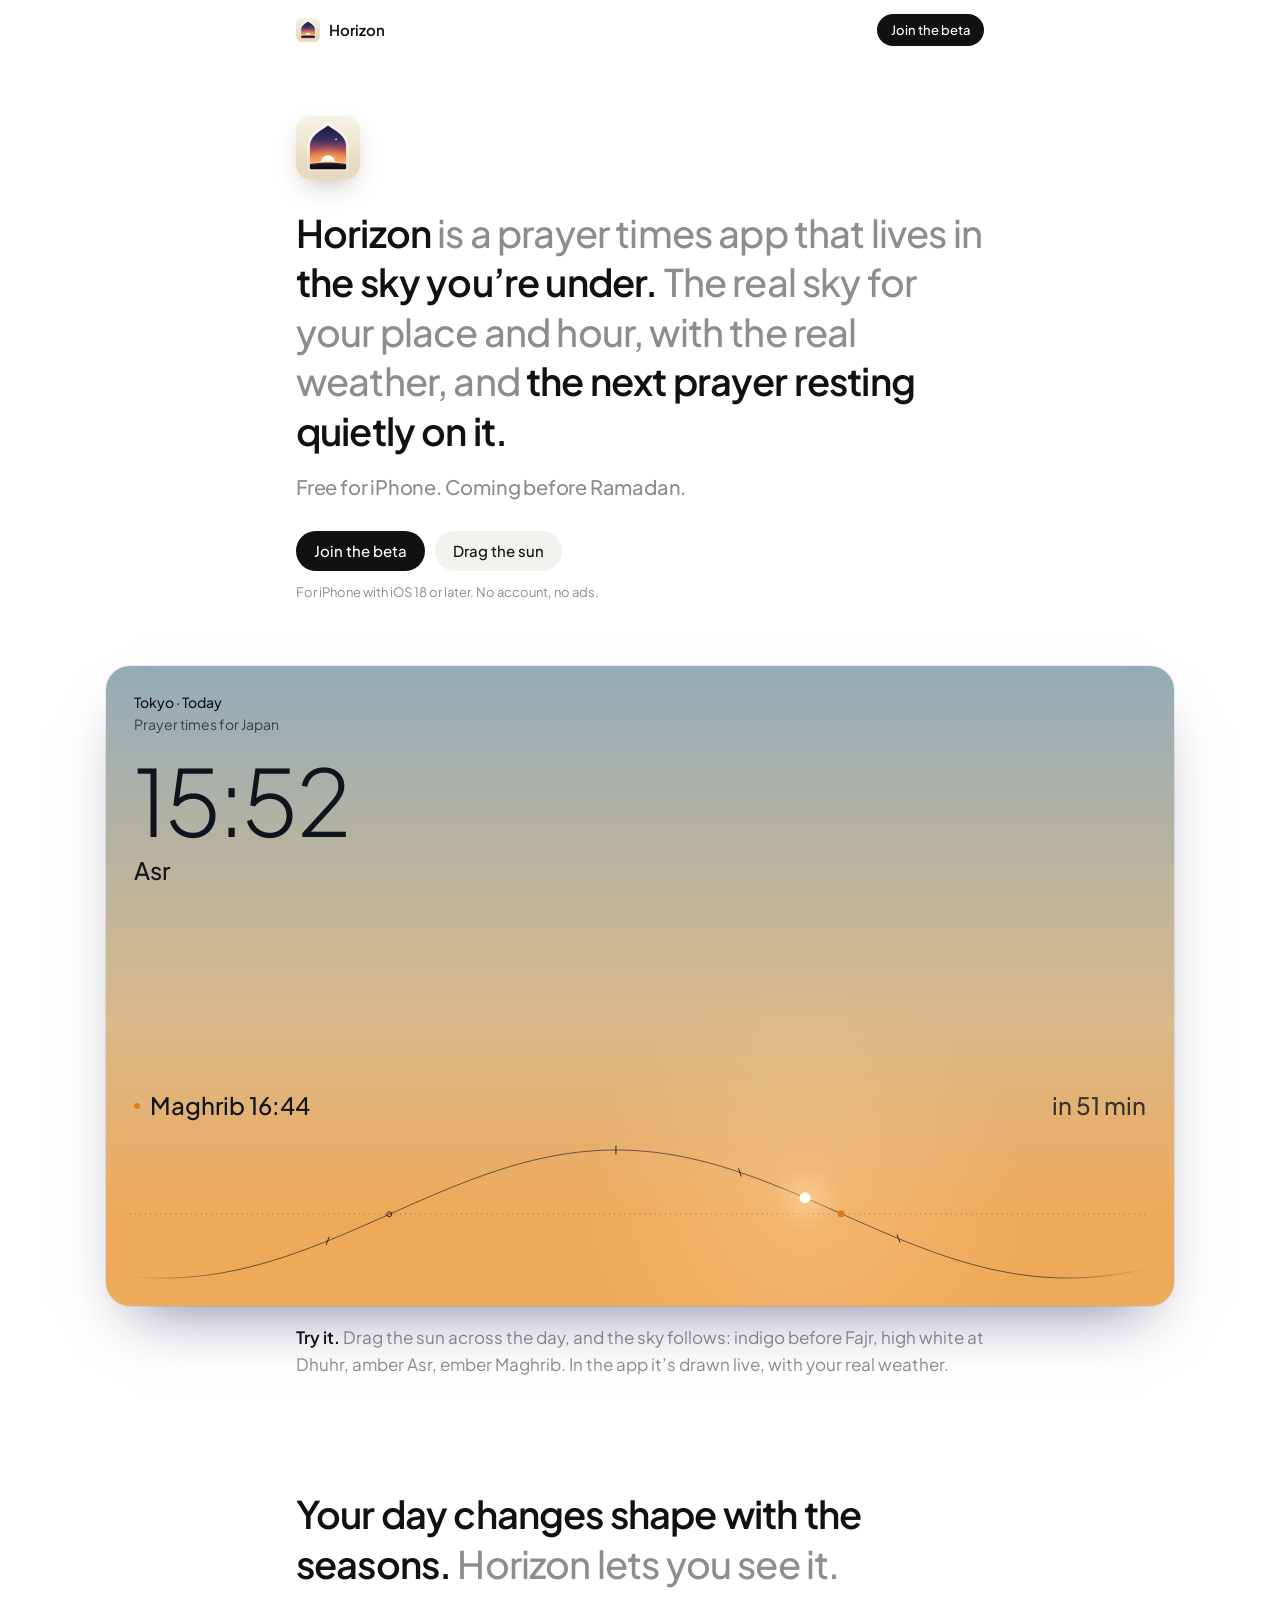
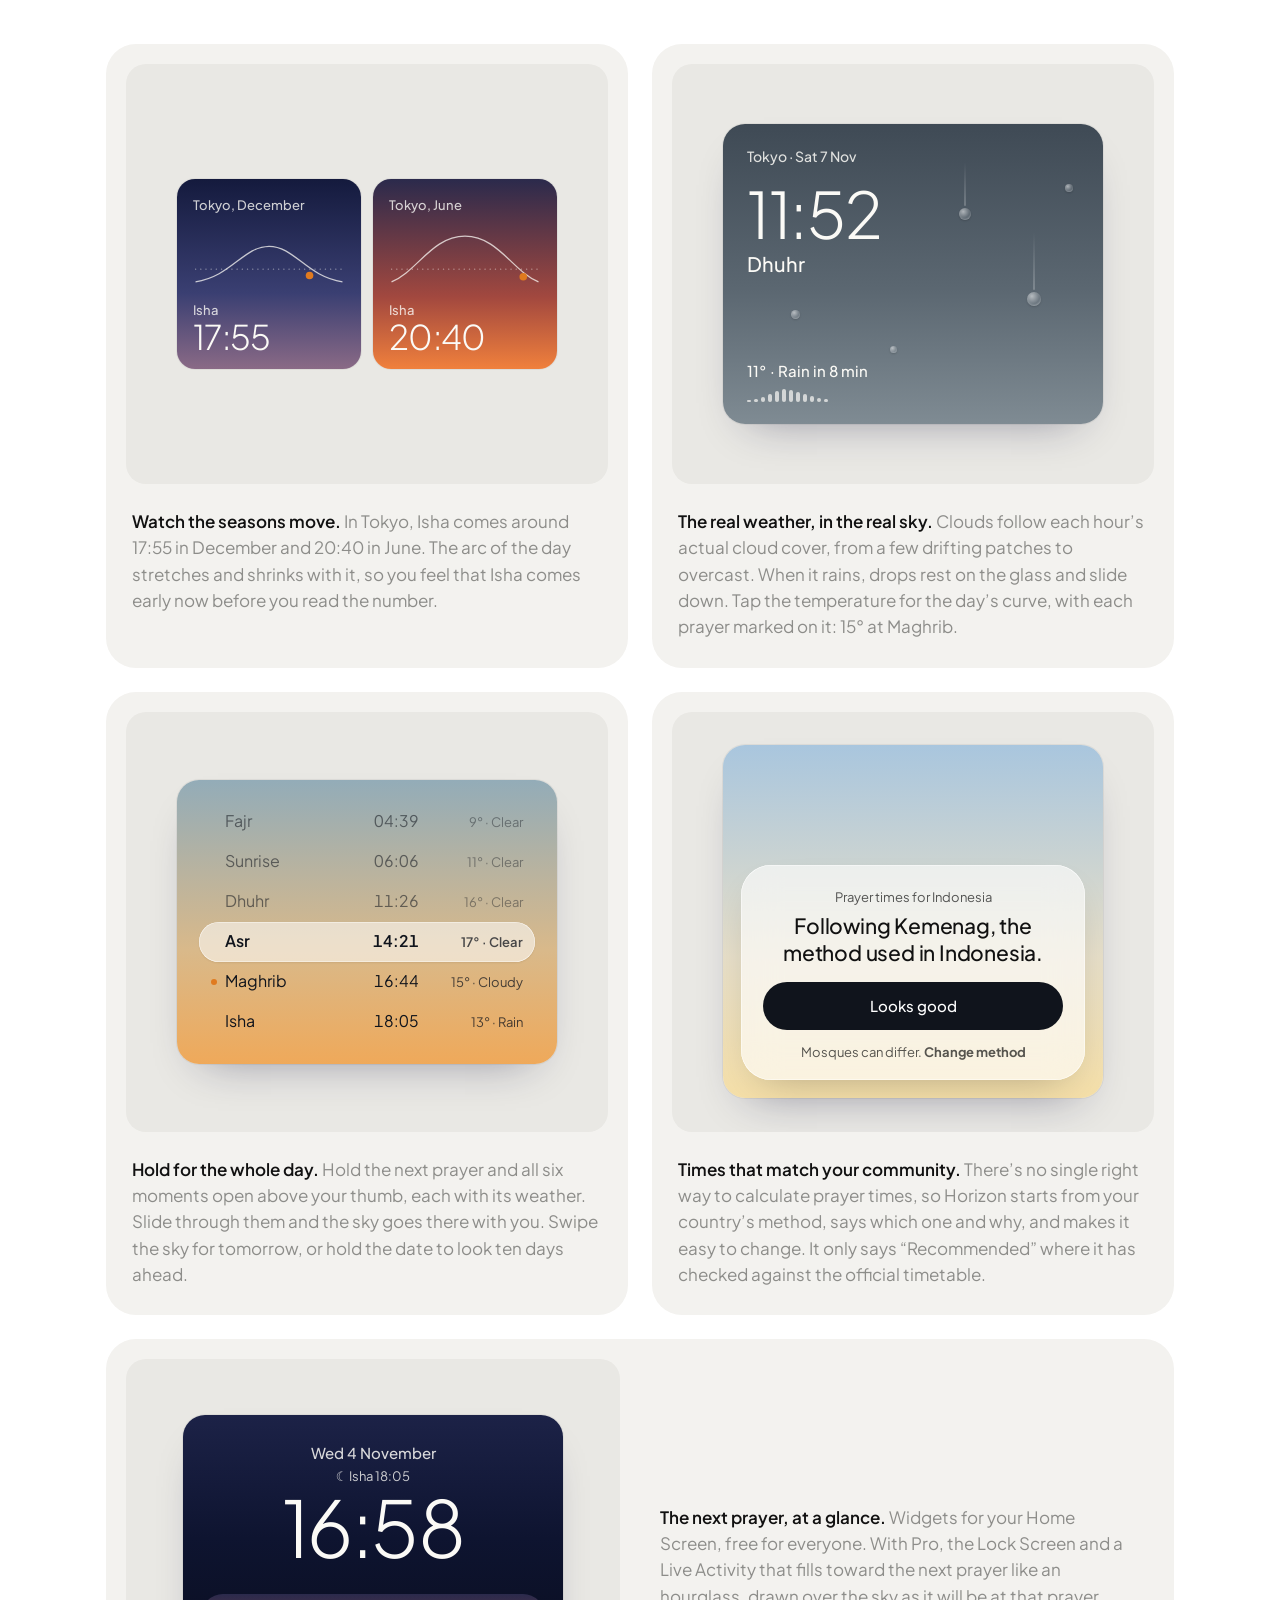
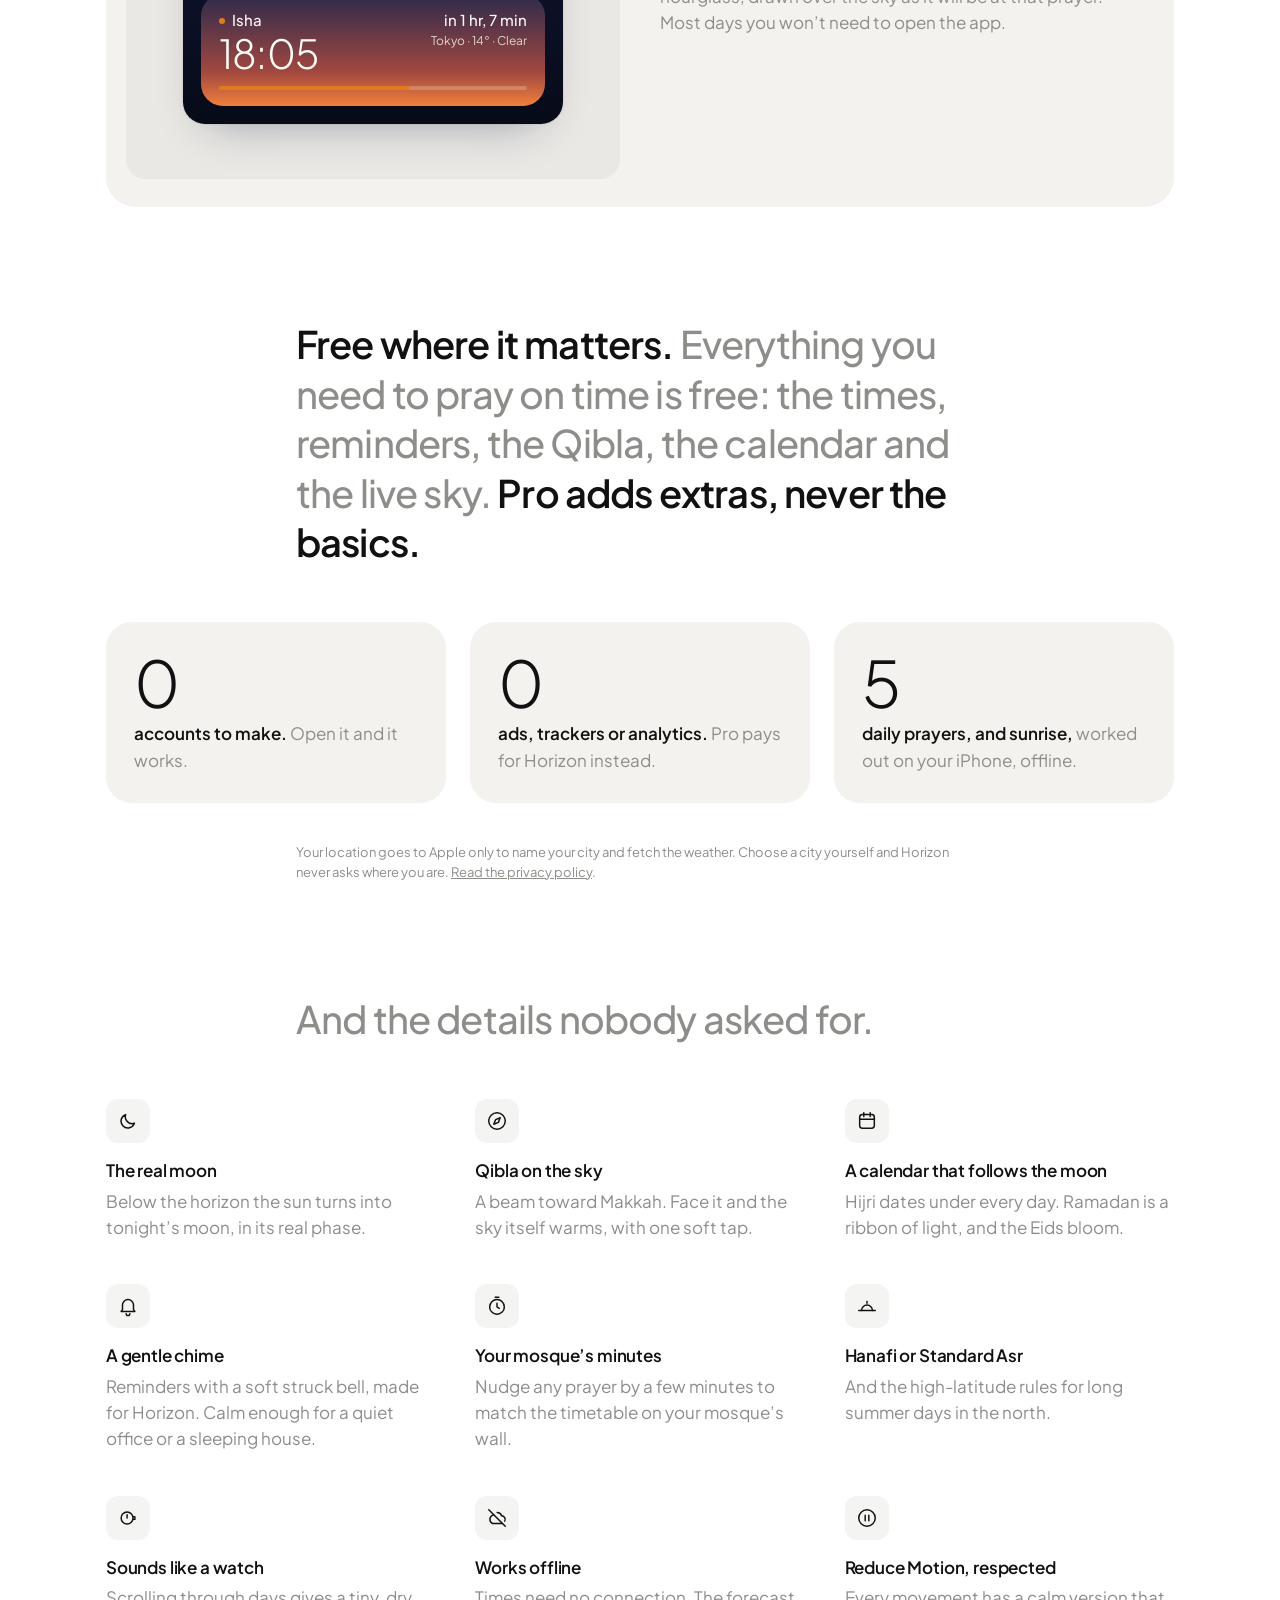
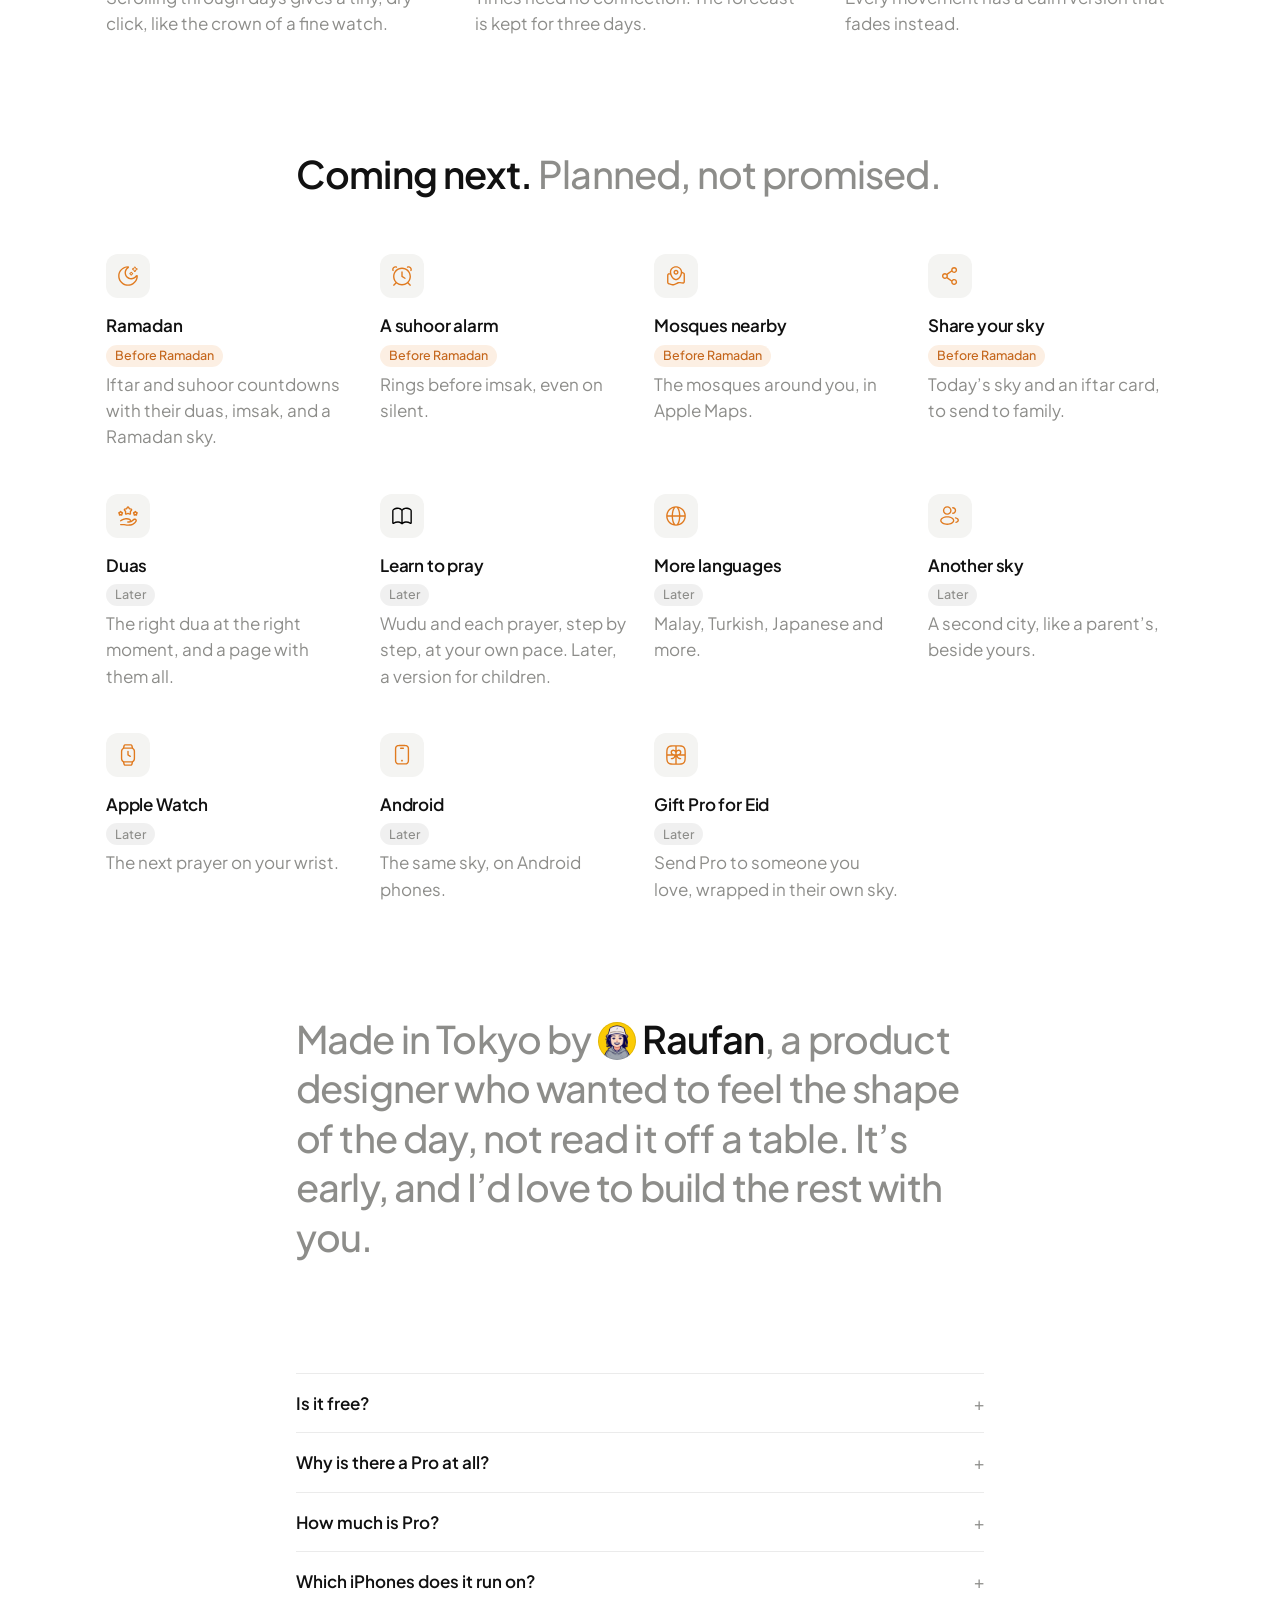
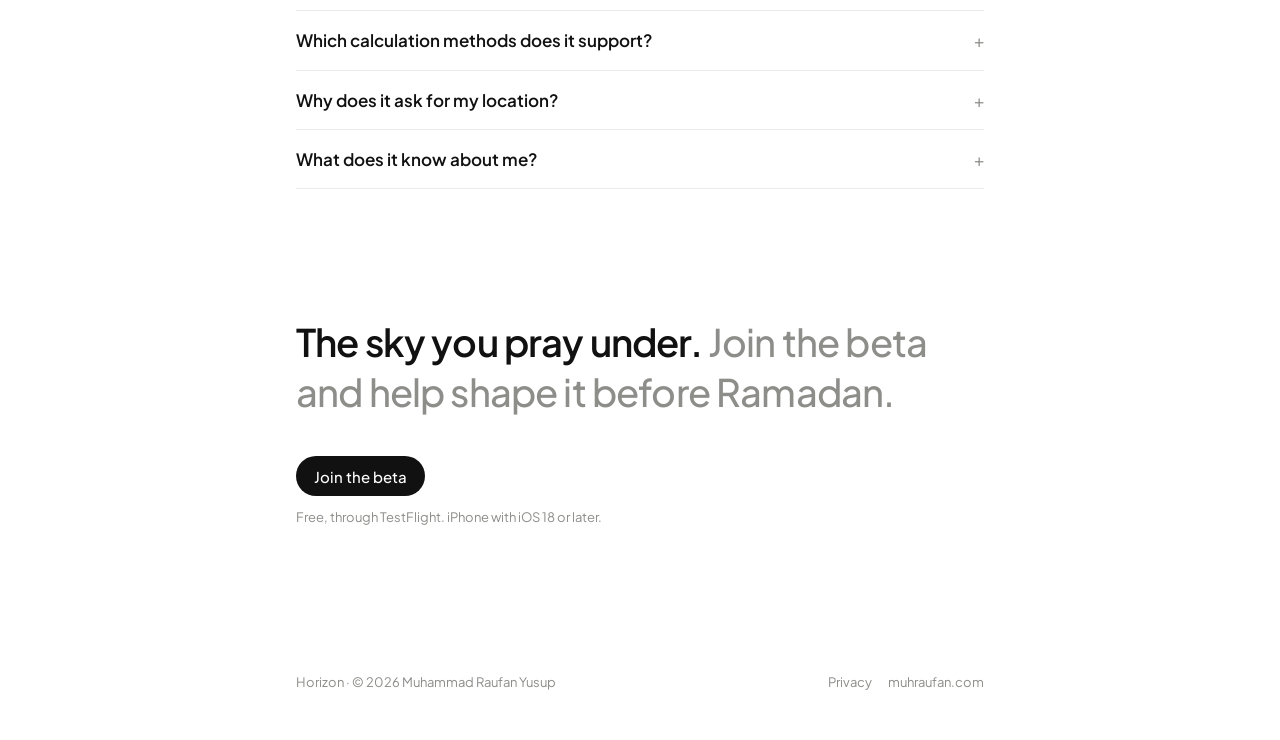
==== commit 154cbeff: "Add Learn to pray to Coming next, four across" ====
--- a/index.html
+++ b/index.html
@@ -167,6 +167,7 @@
       <div class="item"><span class="icon"><svg aria-hidden="true" xmlns="http://www.w3.org/2000/svg" viewBox="0 0 24 24" fill="none"><path fill-rule="evenodd" clip-rule="evenodd" d="M5.25 7.70031C5.25 4.10215 8.30876 1.25 12 1.25C15.608 1.25 18.6116 3.97488 18.7454 7.45788L19.2231 7.61714C19.6863 7.77148 20.0922 7.90676 20.4142 8.05657C20.7623 8.21853 21.0814 8.42714 21.3253 8.76554C21.5692 9.10394 21.6662 9.47259 21.7098 9.85407C21.7501 10.207 21.75 10.6348 21.75 11.123V16.8712C21.75 17.4806 21.7501 18.0005 21.7028 18.4176C21.653 18.8563 21.5418 19.2875 21.2404 19.6553C21.0674 19.8665 20.8573 20.0445 20.6205 20.1805C20.2081 20.4173 19.7645 20.4561 19.3236 20.433C18.9044 20.4111 18.3915 20.3256 17.7904 20.2254L17.7488 20.2185C16.456 20.003 15.9351 19.9216 15.4274 19.9641C15.2417 19.9796 15.0571 20.0074 14.875 20.0471C14.3774 20.1558 13.8988 20.3891 12.716 20.9805C12.6749 21.0011 12.6342 21.0214 12.594 21.0415C11.2114 21.7331 10.3595 22.1592 9.44031 22.2923C9.16384 22.3323 8.88482 22.3522 8.60546 22.3516C7.67668 22.3499 6.77995 22.0508 5.32536 21.5657C5.28328 21.5517 5.24074 21.5375 5.19772 21.5231L4.81415 21.3953L4.77684 21.3828C4.31373 21.2285 3.90783 21.0932 3.5858 20.9434C3.23766 20.7815 2.91861 20.5729 2.67471 20.2345C2.4308 19.8961 2.33379 19.5274 2.29024 19.1459C2.24995 18.793 2.24997 18.3652 2.25 17.877L2.25 12.8572C2.24997 12.0711 2.24994 11.4085 2.31729 10.8895C2.38759 10.3478 2.54652 9.81811 2.98262 9.4198C3.11082 9.30271 3.25213 9.20085 3.40375 9.11626C3.91953 8.8285 4.47226 8.84521 5.00841 8.94983C5.11717 8.97105 5.23109 8.99718 5.35019 9.02754C5.28411 8.5817 5.25 8.13723 5.25 7.70031ZM5.74869 10.7093C5.32072 10.5713 4.99224 10.475 4.72113 10.4221C4.32599 10.345 4.19646 10.3917 4.13459 10.4262C4.08405 10.4544 4.03694 10.4883 3.99421 10.5274C3.9419 10.5751 3.85663 10.6833 3.80482 11.0825C3.75151 11.4933 3.75 12.0575 3.75 12.908V17.8377C3.75 18.3768 3.75114 18.7181 3.78055 18.9758C3.80779 19.2143 3.85234 19.303 3.89157 19.3574C3.9308 19.4118 4.00083 19.4821 4.21849 19.5834C4.45364 19.6928 4.77709 19.8018 5.28849 19.9723L5.67205 20.1001C7.29563 20.6413 7.95089 20.8504 8.6083 20.8516C8.81478 20.852 9.02101 20.8374 9.22537 20.8078C9.87582 20.7136 10.5009 20.411 12.0452 19.6389C12.0765 19.6232 12.1074 19.6078 12.138 19.5925C13.1987 19.062 13.852 18.7352 14.555 18.5817C14.8014 18.5279 15.051 18.4903 15.3023 18.4693C16.0193 18.4093 16.7344 18.5286 17.8945 18.7221C17.9278 18.7276 17.9614 18.7332 17.9954 18.7389C18.6497 18.8479 19.0779 18.9181 19.4019 18.9351C19.7138 18.9514 19.821 18.9098 19.8735 18.8797C19.9524 18.8344 20.0225 18.775 20.0801 18.7046C20.1185 18.6578 20.1771 18.5589 20.2123 18.2486C20.2489 17.9262 20.25 17.4923 20.25 16.829V11.1623C20.25 10.6232 20.2489 10.2819 20.2195 10.0242C20.1922 9.7857 20.1477 9.69703 20.1084 9.64261C20.0692 9.58818 19.9992 9.51787 19.7815 9.41661C19.5464 9.30722 19.2229 9.19821 18.7115 9.02774L18.6527 9.00813C18.4625 10.3095 17.9996 11.6233 17.3173 12.7959C16.4048 14.364 15.0697 15.7299 13.3971 16.4595C12.5094 16.8468 11.4906 16.8468 10.6029 16.4595C8.93027 15.7299 7.59519 14.364 6.68273 12.7959C6.29871 12.136 5.9842 11.4313 5.74869 10.7093ZM12 2.75C9.06383 2.75 6.75 5.00208 6.75 7.70031C6.75 9.11775 7.18744 10.6808 7.97922 12.0415C8.77121 13.4026 9.88753 14.5109 11.2027 15.0847C11.708 15.3051 12.292 15.3051 12.7973 15.0847C14.1125 14.5109 15.2288 13.4026 16.0208 12.0415C16.8126 10.6808 17.25 9.11775 17.25 7.70031C17.25 5.00208 14.9362 2.75 12 2.75ZM12 6.75C11.3096 6.75 10.75 7.30964 10.75 8C10.75 8.69036 11.3096 9.25 12 9.25C12.6904 9.25 13.25 8.69036 13.25 8C13.25 7.30964 12.6904 6.75 12 6.75ZM9.25 8C9.25 6.48122 10.4812 5.25 12 5.25C13.5188 5.25 14.75 6.48122 14.75 8C14.75 9.51878 13.5188 10.75 12 10.75C10.4812 10.75 9.25 9.51878 9.25 8Z" fill="currentColor"/></svg></span><h3>Mosques nearby <span class="tag soon">Before Ramadan</span></h3><p>The mosques around you, in Apple Maps.</p></div>
       <div class="item"><span class="icon"><svg aria-hidden="true" xmlns="http://www.w3.org/2000/svg" viewBox="0 0 24 24" fill="none"><path fill-rule="evenodd" clip-rule="evenodd" d="M16.5 2.25C14.7051 2.25 13.25 3.70507 13.25 5.5C13.25 5.69591 13.2673 5.88776 13.3006 6.07412L8.56991 9.38558C8.54587 9.4024 8.52312 9.42038 8.50168 9.43939C7.94993 9.00747 7.25503 8.75 6.5 8.75C4.70507 8.75 3.25 10.2051 3.25 12C3.25 13.7949 4.70507 15.25 6.5 15.25C7.25503 15.25 7.94993 14.9925 8.50168 14.5606C8.52312 14.5796 8.54587 14.5976 8.56991 14.6144L13.3006 17.9259C13.2673 18.1122 13.25 18.3041 13.25 18.5C13.25 20.2949 14.7051 21.75 16.5 21.75C18.2949 21.75 19.75 20.2949 19.75 18.5C19.75 16.7051 18.2949 15.25 16.5 15.25C15.4472 15.25 14.5113 15.7506 13.9174 16.5267L9.43806 13.3911C9.63809 12.9694 9.75 12.4978 9.75 12C9.75 11.5022 9.63809 11.0306 9.43806 10.6089L13.9174 7.4733C14.5113 8.24942 15.4472 8.75 16.5 8.75C18.2949 8.75 19.75 7.29493 19.75 5.5C19.75 3.70507 18.2949 2.25 16.5 2.25ZM14.75 5.5C14.75 4.5335 15.5335 3.75 16.5 3.75C17.4665 3.75 18.25 4.5335 18.25 5.5C18.25 6.4665 17.4665 7.25 16.5 7.25C15.5335 7.25 14.75 6.4665 14.75 5.5ZM6.5 10.25C5.5335 10.25 4.75 11.0335 4.75 12C4.75 12.9665 5.5335 13.75 6.5 13.75C7.4665 13.75 8.25 12.9665 8.25 12C8.25 11.0335 7.4665 10.25 6.5 10.25ZM16.5 16.75C15.5335 16.75 14.75 17.5335 14.75 18.5C14.75 19.4665 15.5335 20.25 16.5 20.25C17.4665 20.25 18.25 19.4665 18.25 18.5C18.25 17.5335 17.4665 16.75 16.5 16.75Z" fill="currentColor"/></svg></span><h3>Share your sky <span class="tag soon">Before Ramadan</span></h3><p>Today&rsquo;s sky and an iftar card, to send to family.</p></div>
       <div class="item"><span class="icon"><svg aria-hidden="true" xmlns="http://www.w3.org/2000/svg" viewBox="0 0 24 24" fill="none"><path fill-rule="evenodd" clip-rule="evenodd" d="M12 2.90049C11.8811 3.07699 11.7346 3.33717 11.5164 3.72853L11.3853 3.96367C11.3756 3.98113 11.3655 3.99938 11.3551 4.01827C11.2466 4.21557 11.0991 4.48359 10.8555 4.66849C10.6074 4.85681 10.3083 4.92266 10.0944 4.96974C10.0741 4.97421 10.0546 4.97851 10.0359 4.98273L9.78136 5.04032C9.31618 5.14557 9.02629 5.21294 8.83149 5.28104C8.95194 5.462 9.15411 5.70102 9.48207 6.08453L9.6556 6.28745C9.66837 6.30237 9.68167 6.31778 9.69541 6.33367C9.84315 6.50471 10.0397 6.73224 10.1306 7.02438C10.2205 7.31348 10.19 7.61259 10.1668 7.84122C10.1646 7.86257 10.1625 7.88331 10.1605 7.90336L10.1343 8.1741C10.0874 8.65774 10.0586 8.9706 10.0594 9.19191C10.2516 9.12379 10.5149 9.0042 10.9166 8.81921L11.155 8.70948C11.1725 8.7014 11.1909 8.69281 11.21 8.68386C11.4078 8.59128 11.6885 8.45994 12 8.45994C12.3116 8.45994 12.5922 8.59128 12.7901 8.68386C12.8092 8.69281 12.8276 8.7014 12.8451 8.70948L13.0834 8.81921C13.4852 9.00421 13.7485 9.1238 13.9407 9.19191C13.9415 8.9706 13.9126 8.65774 13.8658 8.1741L13.8395 7.90336C13.8376 7.88331 13.8355 7.86257 13.8333 7.84123C13.8101 7.61259 13.7796 7.31348 13.8695 7.02438C13.9604 6.73224 14.1569 6.5047 14.3047 6.33367C14.3184 6.31778 14.3317 6.30237 14.3445 6.28744L14.518 6.08453C14.846 5.70102 15.0481 5.462 15.1686 5.28104C14.9738 5.21294 14.6839 5.14557 14.2187 5.04032L13.9642 4.98273C13.9455 4.97851 13.926 4.97421 13.9057 4.96974C13.6918 4.92266 13.3926 4.85681 13.1446 4.66849C12.901 4.48359 12.7535 4.21556 12.6449 4.01826C12.6345 3.99937 12.6245 3.98113 12.6148 3.96367L12.4837 3.72853C12.2655 3.33717 12.119 3.07699 12 2.90049ZM14.153 9.2502C14.1541 9.25023 14.1547 9.25028 14.1547 9.25029L14.153 9.2502ZM9.84536 9.25029C9.84538 9.25028 9.84597 9.25023 9.8471 9.2502L9.84536 9.25029ZM10.8832 1.88484C11.0989 1.60321 11.451 1.25 12 1.25C12.5491 1.25 12.9012 1.60321 13.1169 1.88484C13.3246 2.15604 13.5372 2.53751 13.7683 2.9524C13.7768 2.96761 13.7853 2.98287 13.7939 2.99817L13.9249 3.23332C13.9617 3.29934 13.9902 3.35037 14.0155 3.39412C14.0325 3.42352 14.0458 3.44573 14.0565 3.46286C14.0733 3.46751 14.0946 3.47303 14.1219 3.47967C14.1689 3.49111 14.2236 3.50351 14.2952 3.51971L14.5497 3.5773C14.5671 3.58123 14.5844 3.58514 14.6017 3.58905C15.0486 3.69009 15.4657 3.78439 15.7807 3.90852C16.122 4.04302 16.5343 4.28543 16.6932 4.79638C16.8496 5.29916 16.6571 5.73321 16.4627 6.0421C16.28 6.3323 15.998 6.66198 15.6916 7.02013L15.4845 7.26233C15.4357 7.31933 15.3982 7.36328 15.3663 7.40179C15.3401 7.43338 15.322 7.45619 15.3091 7.4734C15.3108 7.5291 15.3179 7.60752 15.3325 7.75868L15.3637 8.08034C15.4102 8.55958 15.4527 8.997 15.4373 9.3415C15.4214 9.69943 15.3369 10.1785 14.9115 10.5015C14.4737 10.8337 13.9847 10.7689 13.6378 10.6695C13.3132 10.5765 12.9231 10.3969 12.5049 10.2042C12.4887 10.1967 12.4724 10.1892 12.4561 10.1817L12.2178 10.072C12.1507 10.0411 12.0994 10.0175 12.0549 9.99788C12.0329 9.9882 12.0149 9.98052 12 9.97438C11.9851 9.98052 11.9671 9.9882 11.9452 9.99788C11.9006 10.0175 11.8493 10.0411 11.7823 10.072L11.544 10.1817C11.5277 10.1892 11.5114 10.1967 11.4952 10.2042C11.0769 10.3969 10.6869 10.5765 10.3622 10.6695C10.0154 10.7689 9.52632 10.8337 9.08861 10.5015C8.66314 10.1785 8.5787 9.69943 8.56276 9.3415C8.54741 8.997 8.58985 8.5596 8.63635 8.08037C8.63799 8.06344 8.63964 8.04646 8.64129 8.02942L8.66753 7.75868C8.68217 7.60752 8.68932 7.5291 8.69101 7.47341C8.67807 7.45619 8.65998 7.43338 8.63382 7.4018C8.6019 7.36328 8.56434 7.31933 8.5156 7.26233L8.34207 7.05941C8.33084 7.04628 8.31963 7.03318 8.30846 7.02011C8.00211 6.66197 7.7201 6.33229 7.53742 6.0421C7.34297 5.73321 7.15048 5.29916 7.30683 4.79638C7.46572 4.28543 7.87809 4.04302 8.21938 3.90852C8.53436 3.78439 8.95149 3.69009 9.39839 3.58905C9.41566 3.58515 9.43298 3.58123 9.45034 3.5773L9.70488 3.51971C9.77649 3.50351 9.83117 3.49112 9.87817 3.47967C9.90546 3.47302 9.92673 3.46751 9.94355 3.46287C9.95428 3.44573 9.96759 3.42352 9.98458 3.39412C10.0099 3.35037 10.0383 3.29934 10.0751 3.23332L10.2062 2.99817C10.2147 2.98287 10.2232 2.96761 10.2317 2.9524C10.4629 2.53751 10.6755 2.15604 10.8832 1.88484ZM4.00004 8.20162C4.0522 8.29794 4.16326 8.49454 4.34556 8.63293C4.54147 8.78165 4.77662 8.83117 4.87434 8.85175C4.88411 8.8538 4.8925 8.85557 4.89935 8.85712L4.91994 8.86178L4.88725 8.9C4.88223 8.90587 4.87618 8.91277 4.86926 8.92065C4.80069 8.99878 4.64741 9.17342 4.57669 9.40084C4.50694 9.62513 4.53208 9.85483 4.54356 9.95978C4.54473 9.97048 4.54576 9.97988 4.54654 9.98785L4.54761 9.99898C4.45331 9.95385 4.23951 9.85497 4.00004 9.85497C3.76056 9.85497 3.54676 9.95385 3.45246 9.99898L3.45354 9.98785C3.45431 9.97988 3.45534 9.97048 3.45651 9.95978C3.46799 9.85483 3.49313 9.62513 3.42338 9.40084C3.35266 9.17342 3.19938 8.99878 3.13081 8.92065C3.12389 8.91277 3.11784 8.90587 3.11282 8.9L3.08013 8.86178L3.10072 8.85712C3.10757 8.85557 3.11596 8.8538 3.12573 8.85175C3.22345 8.83117 3.4586 8.78165 3.65451 8.63293C3.83681 8.49454 3.94787 8.29794 4.00004 8.20162ZM2.93521 8.12561L2.79333 7.4985L2.93521 8.12561ZM3.40604 10.6324C3.40625 10.6338 3.40632 10.6346 3.40631 10.6346L3.40604 10.6324ZM4.59377 10.6346C4.59375 10.6346 4.59382 10.6338 4.59403 10.6324L4.59377 10.6346ZM3.14388 6.71442C3.27255 6.54641 3.54568 6.25 4.00004 6.25C4.45439 6.25 4.72752 6.54641 4.85619 6.71442C4.97727 6.87253 5.09592 7.08561 5.20509 7.28166C5.21159 7.29334 5.21806 7.30496 5.22449 7.3165L5.27315 7.40378L5.35764 7.4229C5.37051 7.42581 5.38349 7.42874 5.39656 7.43169C5.60745 7.47928 5.84248 7.53232 6.02785 7.60538C6.23885 7.68853 6.57509 7.86998 6.70472 8.28684C6.83181 8.69552 6.66662 9.03351 6.5487 9.22083C6.44219 9.39002 6.28446 9.5743 6.1396 9.74353C6.13102 9.75355 6.12249 9.76352 6.11402 9.77343L6.04105 9.85875L6.05266 9.97854C6.05392 9.99151 6.05519 10.0046 6.05646 10.0177C6.07852 10.2443 6.1022 10.4877 6.0933 10.6874C6.08383 10.9 6.03136 11.2846 5.68249 11.5494C5.32138 11.8235 4.92822 11.7562 4.71564 11.6953C4.5246 11.6405 4.30505 11.5393 4.1078 11.4483C4.09552 11.4427 4.08333 11.4371 4.07123 11.4315L4.00003 11.3987L3.92884 11.4315C3.91675 11.4371 3.90455 11.4427 3.89227 11.4483C3.69502 11.5393 3.47547 11.6405 3.28443 11.6953C3.07186 11.7562 2.67869 11.8235 2.31758 11.5494C1.96872 11.2846 1.91624 10.9 1.90677 10.6874C1.89787 10.4877 1.92155 10.2443 1.94361 10.0177C1.94488 10.0046 1.94615 9.99152 1.94741 9.97854L1.95902 9.85875L1.88605 9.77343C1.87758 9.76352 1.86905 9.75355 1.86047 9.74353C1.71561 9.5743 1.55788 9.39002 1.45137 9.22083C1.33345 9.03351 1.16826 8.69552 1.29535 8.28684C1.42498 7.86998 1.76122 7.68853 1.97222 7.60538C2.15759 7.53232 2.39262 7.47928 2.60351 7.43169C2.61658 7.42874 2.62956 7.42581 2.64243 7.4229L2.72692 7.40378L2.77558 7.3165C2.78201 7.30496 2.78848 7.29334 2.79498 7.28167C2.90415 7.08562 3.0228 6.87253 3.14388 6.71442ZM20 8.20162C20.0522 8.29793 20.1633 8.49454 20.3456 8.63293C20.5415 8.78165 20.7766 8.83117 20.8743 8.85174C20.8841 8.8538 20.8925 8.85557 20.8993 8.85712L20.9199 8.86178L20.8873 8.9C20.8822 8.90587 20.8762 8.91277 20.8693 8.92065C20.8007 8.99878 20.6474 9.17342 20.5767 9.40084C20.5069 9.62513 20.5321 9.85482 20.5436 9.95978C20.5447 9.97048 20.5458 9.97988 20.5465 9.98785L20.5476 9.99898C20.4533 9.95385 20.2395 9.85497 20 9.85497C19.7606 9.85497 19.5468 9.95385 19.4525 9.99898L19.4535 9.98785C19.4543 9.97988 19.4553 9.97048 19.4565 9.95978C19.468 9.85483 19.4931 9.62513 19.4234 9.40084C19.3527 9.17342 19.1994 8.99878 19.1308 8.92065C19.1239 8.91277 19.1178 8.90587 19.1128 8.90001L19.0801 8.86178L19.1007 8.85712C19.1076 8.85557 19.116 8.8538 19.1257 8.85175C19.2234 8.83117 19.4586 8.78165 19.6545 8.63293C19.8368 8.49454 19.9479 8.29793 20 8.20162ZM19.406 10.6324C19.4063 10.634 19.4063 10.6347 19.4063 10.6346L19.406 10.6324ZM19.1439 6.71442C19.2725 6.54641 19.5457 6.25 20 6.25C20.4544 6.25 20.7275 6.54641 20.8562 6.71442C20.9773 6.87253 21.0959 7.08561 21.2051 7.28166C21.2116 7.29334 21.2181 7.30496 21.2245 7.3165L21.2731 7.40378L21.3576 7.4229C21.3705 7.42581 21.3835 7.42874 21.3966 7.43169C21.6075 7.47928 21.8425 7.53233 22.0279 7.60538C22.2388 7.68853 22.5751 7.86998 22.7047 8.28684C22.8318 8.69552 22.6666 9.03351 22.5487 9.22083C22.4422 9.39003 22.2844 9.57431 22.1396 9.74354C22.131 9.75356 22.1225 9.76352 22.114 9.77343L22.041 9.85875L22.0527 9.97854C22.0539 9.99151 22.0552 10.0046 22.0565 10.0176C22.0785 10.2443 22.1022 10.4877 22.0933 10.6874C22.0838 10.9 22.0314 11.2846 21.6825 11.5494C21.3214 11.8235 20.9282 11.7562 20.7156 11.6953C20.5246 11.6405 20.3051 11.5393 20.1078 11.4484C20.0955 11.4427 20.0833 11.4371 20.0712 11.4315L20 11.3987L19.9288 11.4315C19.9167 11.4371 19.9046 11.4427 19.8923 11.4483C19.695 11.5393 19.4755 11.6405 19.2844 11.6953C19.0719 11.7562 18.6787 11.8235 18.3176 11.5494C17.9687 11.2846 17.9162 10.9 17.9068 10.6874C17.8979 10.4877 17.9215 10.2443 17.9436 10.0177C17.9449 10.0046 17.9462 9.99152 17.9474 9.97855L17.959 9.85875L17.8861 9.77343C17.8776 9.76352 17.869 9.75354 17.8605 9.74352C17.7156 9.57429 17.5579 9.39002 17.4514 9.22083C17.3335 9.03351 17.1683 8.69552 17.2953 8.28684C17.425 7.86998 17.7612 7.68853 17.9722 7.60538C18.1576 7.53232 18.3926 7.47928 18.6035 7.43169C18.6166 7.42874 18.6296 7.42581 18.6424 7.4229L18.7269 7.40378L18.7756 7.3165C18.782 7.30496 18.7885 7.29334 18.795 7.28167C18.9041 7.08562 19.0228 6.87253 19.1439 6.71442ZM20.5938 10.6346C20.5938 10.6346 20.5938 10.6338 20.594 10.6324L20.5938 10.6346ZM8.68395 14.4482C10.5498 14.0867 12.5471 14.1678 14.1633 15.1318C14.3903 15.2672 14.6031 15.4359 14.7888 15.6444C15.1646 16.0666 15.3587 16.5913 15.3679 17.1174C15.5592 16.994 15.7508 16.857 15.9454 16.71L17.7526 15.3448C18.6572 14.6615 19.9718 14.6614 20.8765 15.3445C21.7124 15.9757 22.0457 17.1085 21.4473 18.0677C21.022 18.7495 20.3814 19.6924 19.7296 20.2962C19.0707 20.9065 18.1329 21.4196 17.4235 21.762C16.562 22.1778 15.6316 22.4077 14.7268 22.5541C12.8776 22.8534 10.9535 22.8076 9.12503 22.431C8.19062 22.2384 7.21958 22.1384 6.25997 22.1384H4.00004C3.58582 22.1384 3.25004 21.8026 3.25004 21.3884C3.25004 20.9742 3.58582 20.6384 4.00004 20.6384H6.25997C7.32208 20.6384 8.39451 20.749 9.4277 20.9618C11.0797 21.3022 12.8201 21.3432 14.4871 21.0734C15.3161 20.9392 16.0901 20.74 16.7715 20.4111C17.4549 20.0812 18.2233 19.6468 18.7103 19.1957C19.2028 18.7395 19.7541 17.9479 20.1746 17.2738C20.3016 17.0703 20.284 16.7767 19.9726 16.5416C19.6029 16.2624 19.0264 16.2625 18.6567 16.5417L16.8495 17.9069C16.1281 18.4518 15.2401 19.0349 14.1387 19.2106C14.0276 19.2283 13.9119 19.2445 13.7918 19.2588C13.7345 19.2692 13.6749 19.276 13.6133 19.2783C13.051 19.3342 12.3998 19.3472 11.6813 19.2793C11.2689 19.2404 10.9662 18.8745 11.0051 18.4621C11.0441 18.0497 11.4099 17.747 11.8223 17.786C12.4497 17.8452 13.0127 17.8321 13.4903 17.7831C13.4999 17.7821 13.5096 17.7811 13.5192 17.7801C13.5392 17.7685 13.5696 17.7474 13.6096 17.7125C13.9291 17.4336 13.9576 16.9667 13.6684 16.6418C13.5951 16.5595 13.5048 16.4856 13.3949 16.42C12.2138 15.7155 10.6363 15.5978 8.96925 15.9208C7.31172 16.2419 5.66494 16.9817 4.43389 17.8547C4.09602 18.0943 3.62787 18.0146 3.38826 17.6768C3.14865 17.3389 3.22831 16.8708 3.56618 16.6311C4.96454 15.6395 6.80863 14.8115 8.68395 14.4482Z" fill="currentColor"/></svg></span><h3>Duas <span class="tag">Later</span></h3><p>The right dua at the right moment, and a page with them all.</p></div>
+      <div class="item"><span class="icon"><svg aria-hidden="true" xmlns="http://www.w3.org/2000/svg" viewBox="0 0 24 24" fill="none"><path fill-rule="evenodd" clip-rule="evenodd" d="M11.5265 21.0816L10.3204 20.1168C9.61902 19.5557 8.74758 19.25 7.84941 19.25H7.38104C5.97655 19.25 4.60349 19.6657 3.43488 20.4448C2.50095 21.0674 1.25 20.3979 1.25 19.2755V6.15248C1.25 5.49408 1.57905 4.87925 2.12687 4.51403L2.42391 4.31601C3.95558 3.29489 5.75524 2.75 7.59608 2.75C9.29734 2.75 10.9088 3.50297 12 4.80205C13.0912 3.50297 14.7027 2.75 16.4039 2.75C18.2448 2.75 20.0444 3.29489 21.5761 4.31601L21.8731 4.51403C22.4209 4.87925 22.75 5.49408 22.75 6.15248V19.2755C22.75 20.3979 21.499 21.0674 20.5651 20.4448C19.3965 19.6657 18.0234 19.25 16.619 19.25H16.1506C15.2524 19.25 14.381 19.5557 13.6796 20.1168L12.4735 21.0816C12.458 21.0943 12.442 21.1063 12.4254 21.1177C12.4083 21.1295 12.3907 21.1406 12.3725 21.151C12.1605 21.2723 11.8997 21.2839 11.6751 21.176C11.6597 21.1686 11.6446 21.1607 11.6298 21.1523C11.8414 21.2724 12.1012 21.2835 12.3249 21.176M3.25596 5.56408C4.54123 4.70723 6.05137 4.25 7.59608 4.25C8.88766 4.25 10.1092 4.83711 10.9161 5.84567L11.25 6.26309V18.9395C10.2839 18.1695 9.08503 17.75 7.84941 17.75H7.38104C5.73902 17.75 4.13248 18.2193 2.75 19.1008V6.15248C2.75 5.99561 2.8284 5.84912 2.95892 5.76211L3.25596 5.56408ZM12.75 18.9395C13.7161 18.1695 14.915 17.75 16.1506 17.75H16.619C18.261 17.75 19.8675 18.2193 21.25 19.1008V6.15248C21.25 5.99561 21.1716 5.84912 21.0411 5.76211L20.744 5.56408C19.4588 4.70723 17.9486 4.25 16.4039 4.25C15.1123 4.25 13.8908 4.83711 13.0839 5.84567L12.75 6.26309V18.9395Z" fill="#000000"/></svg></span><h3>Learn to pray <span class="tag">Later</span></h3><p>Wudu and each prayer, step by step, at your own pace. Later, a version for children.</p></div>
       <div class="item"><span class="icon"><svg aria-hidden="true" xmlns="http://www.w3.org/2000/svg" viewBox="0 0 24 24" fill="none"><path fill-rule="evenodd" clip-rule="evenodd" d="M9.20646 3.18191C8.95433 3.26179 8.70533 3.35257 8.46018 3.45411C7.33792 3.91897 6.3182 4.60032 5.45926 5.45926C4.60032 6.3182 3.91897 7.33792 3.45411 8.46018C3.0852 9.35081 2.85837 10.2922 2.78045 11.25H7.26094C7.29294 10.1541 7.39498 9.0741 7.56457 8.05057C7.7725 6.79558 8.07972 5.63914 8.47522 4.65039C8.69114 4.11057 8.9351 3.61641 9.20646 3.18191ZM12 1.25C10.5883 1.25 9.1904 1.52806 7.88615 2.06829C6.5819 2.60853 5.39683 3.40037 4.3986 4.3986C3.40037 5.39683 2.60853 6.5819 2.0683 7.88615C1.52806 9.1904 1.25 10.5883 1.25 12C1.25 13.4117 1.52806 14.8096 2.06829 16.1138C2.60853 17.4181 3.40037 18.6032 4.3986 19.6014C5.39683 20.5996 6.5819 21.3915 7.88615 21.9317C9.1904 22.4719 10.5883 22.75 12 22.75C13.4117 22.75 14.8096 22.4719 16.1138 21.9317C17.4181 21.3915 18.6032 20.5996 19.6014 19.6014C20.5996 18.6032 21.3915 17.4181 21.9317 16.1138C22.4719 14.8096 22.75 13.4117 22.75 12C22.75 10.5883 22.4719 9.1904 21.9317 7.88615C21.3915 6.5819 20.5996 5.39683 19.6014 4.3986C18.6032 3.40037 17.4181 2.60853 16.1138 2.0683C14.8096 1.52806 13.4117 1.25 12 1.25ZM12 2.75C11.7387 2.75 11.4012 2.87579 11.0088 3.2822C10.6134 3.69161 10.2176 4.33326 9.86793 5.20747C9.52056 6.07589 9.2385 7.12424 9.04439 8.29576C8.88866 9.23569 8.79316 10.2331 8.76162 11.25L15.2384 11.25C15.2068 10.2331 15.1113 9.23569 14.9556 8.29576C14.7615 7.12424 14.4794 6.0759 14.1321 5.20748C13.7824 4.33326 13.3866 3.69161 12.9912 3.2822C12.5988 2.87579 12.2613 2.75 12 2.75ZM16.7391 11.25C16.7071 10.1541 16.605 9.07411 16.4354 8.05057C16.2275 6.79558 15.9203 5.63914 15.5248 4.65039C15.3089 4.11057 15.0649 3.61641 14.7935 3.18191C15.0457 3.26179 15.2947 3.35257 15.5398 3.45411C16.6621 3.91897 17.6818 4.60032 18.5407 5.45926C19.3997 6.31821 20.081 7.33792 20.5459 8.46018C20.9148 9.35082 21.1416 10.2922 21.2195 11.25H16.7391ZM15.2384 12.75L8.76162 12.75C8.79316 13.7669 8.88866 14.7643 9.04439 15.7042C9.2385 16.8758 9.52056 17.9241 9.86793 18.7925C10.2176 19.6667 10.6134 20.3084 11.0088 20.7178C11.4012 21.1242 11.7387 21.25 12 21.25C12.2613 21.25 12.5988 21.1242 12.9912 20.7178C13.3866 20.3084 13.7824 19.6667 14.1321 18.7925C14.4794 17.9241 14.7615 16.8758 14.9556 15.7042C15.1113 14.7643 15.2068 13.7669 15.2384 12.75ZM14.7935 20.8181C15.0649 20.3836 15.3089 19.8894 15.5248 19.3496C15.9203 18.3609 16.2275 17.2044 16.4354 15.9494C16.605 14.9259 16.7071 13.8459 16.7391 12.75H21.2195C21.1416 13.7078 20.9148 14.6492 20.5459 15.5398C20.081 16.6621 19.3997 17.6818 18.5407 18.5407C17.6818 19.3997 16.6621 20.081 15.5398 20.5459C15.2947 20.6474 15.0457 20.7382 14.7935 20.8181ZM9.20646 20.8181C8.9351 20.3836 8.69114 19.8894 8.47521 19.3496C8.07971 18.3609 7.7725 17.2044 7.56457 15.9494C7.39498 14.9259 7.29294 13.8459 7.26094 12.75H2.78045C2.85837 13.7078 3.0852 14.6492 3.45411 15.5398C3.91897 16.6621 4.60032 17.6818 5.45926 18.5407C6.3182 19.3997 7.33792 20.081 8.46018 20.5459C8.70533 20.6474 8.95433 20.7382 9.20646 20.8181Z" fill="currentColor"/></svg></span><h3>More languages <span class="tag">Later</span></h3><p>Malay, Turkish, Japanese and more.</p></div>
       <div class="item"><span class="icon"><svg aria-hidden="true" xmlns="http://www.w3.org/2000/svg" viewBox="0 0 24 24" fill="none"><path fill-rule="evenodd" clip-rule="evenodd" d="M9 1.25C6.37665 1.25 4.25 3.37665 4.25 6C4.25 8.62335 6.37665 10.75 9 10.75C11.6234 10.75 13.75 8.62335 13.75 6C13.75 3.37665 11.6234 1.25 9 1.25ZM5.75 6C5.75 4.20507 7.20507 2.75 9 2.75C10.7949 2.75 12.25 4.20507 12.25 6C12.25 7.79493 10.7949 9.25 9 9.25C7.20507 9.25 5.75 7.79493 5.75 6Z" fill="currentColor"/><path d="M15 2.25C14.5858 2.25 14.25 2.58579 14.25 3C14.25 3.41421 14.5858 3.75 15 3.75C16.2426 3.75 17.25 4.75736 17.25 6C17.25 7.24264 16.2426 8.25 15 8.25C14.5858 8.25 14.25 8.58579 14.25 9C14.25 9.41421 14.5858 9.75 15 9.75C17.0711 9.75 18.75 8.07107 18.75 6C18.75 3.92893 17.0711 2.25 15 2.25Z" fill="currentColor"/><path fill-rule="evenodd" clip-rule="evenodd" d="M3.67815 13.5204C5.07752 12.7208 6.96067 12.25 9 12.25C11.0393 12.25 12.9225 12.7208 14.3219 13.5204C15.7 14.3079 16.75 15.5101 16.75 17C16.75 18.4899 15.7 19.6921 14.3219 20.4796C12.9225 21.2792 11.0393 21.75 9 21.75C6.96067 21.75 5.07752 21.2792 3.67815 20.4796C2.3 19.6921 1.25 18.4899 1.25 17C1.25 15.5101 2.3 14.3079 3.67815 13.5204ZM4.42236 14.8228C3.26701 15.483 2.75 16.2807 2.75 17C2.75 17.7193 3.26701 18.517 4.42236 19.1772C5.55649 19.8253 7.17334 20.25 9 20.25C10.8267 20.25 12.4435 19.8253 13.5776 19.1772C14.733 18.517 15.25 17.7193 15.25 17C15.25 16.2807 14.733 15.483 13.5776 14.8228C12.4435 14.1747 10.8267 13.75 9 13.75C7.17334 13.75 5.55649 14.1747 4.42236 14.8228Z" fill="currentColor"/><path d="M18.1607 13.2674C17.7561 13.1787 17.3561 13.4347 17.2674 13.8393C17.1787 14.2439 17.4347 14.6439 17.8393 14.7326C18.6317 14.9064 19.2649 15.2048 19.6829 15.5468C20.1014 15.8892 20.25 16.2237 20.25 16.5C20.25 16.7507 20.1294 17.045 19.7969 17.3539C19.462 17.665 18.9475 17.9524 18.2838 18.1523C17.8871 18.2717 17.6624 18.69 17.7818 19.0867C17.9013 19.4833 18.3196 19.708 18.7162 19.5886C19.5388 19.3409 20.2743 18.9578 20.8178 18.4529C21.3637 17.9457 21.75 17.2786 21.75 16.5C21.75 15.6352 21.2758 14.912 20.6328 14.3859C19.9893 13.8593 19.1225 13.4783 18.1607 13.2674Z" fill="currentColor"/></svg></span><h3>Another sky <span class="tag">Later</span></h3><p>A second city, like a parent&rsquo;s, beside yours.</p></div>
       <div class="item"><span class="icon"><svg aria-hidden="true" xmlns="http://www.w3.org/2000/svg" viewBox="0 0 24 24" fill="none"><path d="M12.75 7.99982C12.75 7.58561 12.4142 7.24982 12 7.24982C11.5858 7.24982 11.25 7.58561 11.25 7.99982V11.9998C11.25 12.2633 11.3882 12.5074 11.6141 12.6429L14.1141 14.1429C14.4693 14.3561 14.93 14.2409 15.1431 13.8857C15.3562 13.5305 15.2411 13.0698 14.8859 12.8567L12.75 11.5752V7.99982Z" fill="currentColor"/> <path fill-rule="evenodd" clip-rule="evenodd" d="M4.71322 6.07036C5.07934 5.35181 5.64141 4.75399 6.33183 4.34447L7.02787 1.73431C7.26134 0.858802 8.05424 0.249634 8.96034 0.249634H15.0396C15.9458 0.249634 16.7387 0.858802 16.9721 1.73431L17.6682 4.34447C18.3586 4.75398 18.9207 5.35181 19.2868 6.07036C19.5404 6.56806 19.6484 7.10994 19.6998 7.73995C19.75 8.35421 19.75 9.11476 19.75 10.0672V13.9325C19.75 14.8849 19.75 15.6454 19.6998 16.2597C19.6484 16.8897 19.5404 17.4316 19.2868 17.9293C18.9207 18.6478 18.3586 19.2457 17.6682 19.6552L16.9721 22.2653C16.7387 23.1408 15.9458 23.75 15.0397 23.75H8.96035C8.05425 23.75 7.26135 23.1408 7.02788 22.2653L6.33184 19.6552C5.64141 19.2457 5.07934 18.6478 4.71322 17.9293C4.45963 17.4316 4.35165 16.8897 4.30018 16.2597C4.24999 15.6454 4.24999 14.8849 4.25 13.9324V10.0672C4.24999 9.11477 4.24999 8.35421 4.30018 7.73995C4.35165 7.10994 4.45963 6.56806 4.71322 6.07036ZM8.24013 3.8C8.16693 3.80598 8.09491 3.81272 8.02401 3.82037L8.47723 2.1208C8.53559 1.90193 8.73382 1.74963 8.96034 1.74963L15.0396 1.74963C15.2662 1.74963 15.4644 1.90193 15.5228 2.1208L15.976 3.82037C15.9051 3.81272 15.8331 3.80598 15.7599 3.8C15.1456 3.74981 14.3851 3.74981 13.4326 3.74982H10.5674C9.61494 3.74981 8.8544 3.74981 8.24013 3.8ZM15.7599 20.1996C15.8331 20.1937 15.9051 20.1869 15.976 20.1793L15.5228 21.8788C15.4644 22.0977 15.2662 22.25 15.0397 22.25H8.96035C8.73382 22.25 8.5356 22.0977 8.47723 21.8788L8.02402 20.1793C8.09491 20.1869 8.16693 20.1937 8.24013 20.1996C8.85439 20.2498 9.61493 20.2498 10.5674 20.2498H13.4326C14.3851 20.2498 15.1456 20.2498 15.7599 20.1996ZM8.36228 5.29502C7.82503 5.33891 7.50252 5.42167 7.25153 5.54955C6.73408 5.81321 6.31338 6.2339 6.04973 6.75135C5.92184 7.00234 5.83909 7.32485 5.79519 7.8621C5.75058 8.40811 5.75 9.10735 5.75 10.0998V13.8998C5.75 14.8923 5.75058 15.5915 5.79519 16.1375C5.83909 16.6748 5.92184 16.9973 6.04973 17.2483C6.31338 17.7657 6.73408 18.1864 7.25153 18.4501C7.50252 18.578 7.82503 18.6607 8.36228 18.7046C8.90829 18.7492 9.60753 18.7498 10.6 18.7498H13.4C14.3925 18.7498 15.0917 18.7492 15.6377 18.7046C16.175 18.6607 16.4975 18.578 16.7485 18.4501C17.2659 18.1864 17.6866 17.7657 17.9503 17.2483C18.0782 16.9973 18.1609 16.6748 18.2048 16.1375C18.2494 15.5915 18.25 14.8923 18.25 13.8998V10.0998C18.25 9.10735 18.2494 8.40811 18.2048 7.8621C18.1609 7.32485 18.0782 7.00234 17.9503 6.75135C17.6866 6.2339 17.2659 5.81321 16.7485 5.54955C16.4975 5.42167 16.175 5.33891 15.6377 5.29502C15.0917 5.2504 14.3925 5.24982 13.4 5.24982H10.6C9.60753 5.24982 8.90829 5.2504 8.36228 5.29502Z" fill="currentColor"/></svg></span><h3>Apple Watch <span class="tag">Later</span></h3><p>The next prayer on your wrist.</p></div>
--- a/style.css
+++ b/style.css
@@ -242,7 +242,7 @@
 @media (min-width: 720px) { .grid3.roadmap { grid-template-columns: repeat(2, 1fr); } }
 /* In five narrow columns some titles would wrap their tag and some wouldn't, so every tag sits under its title. */
 @media (min-width: 1100px) {
-  .grid3.roadmap { grid-template-columns: repeat(5, 1fr); gap: 44px 28px; }
+  .grid3.roadmap { grid-template-columns: repeat(4, 1fr); gap: 44px 28px; }
   .roadmap h3 { flex-direction: column; align-items: flex-start; }
 }
 
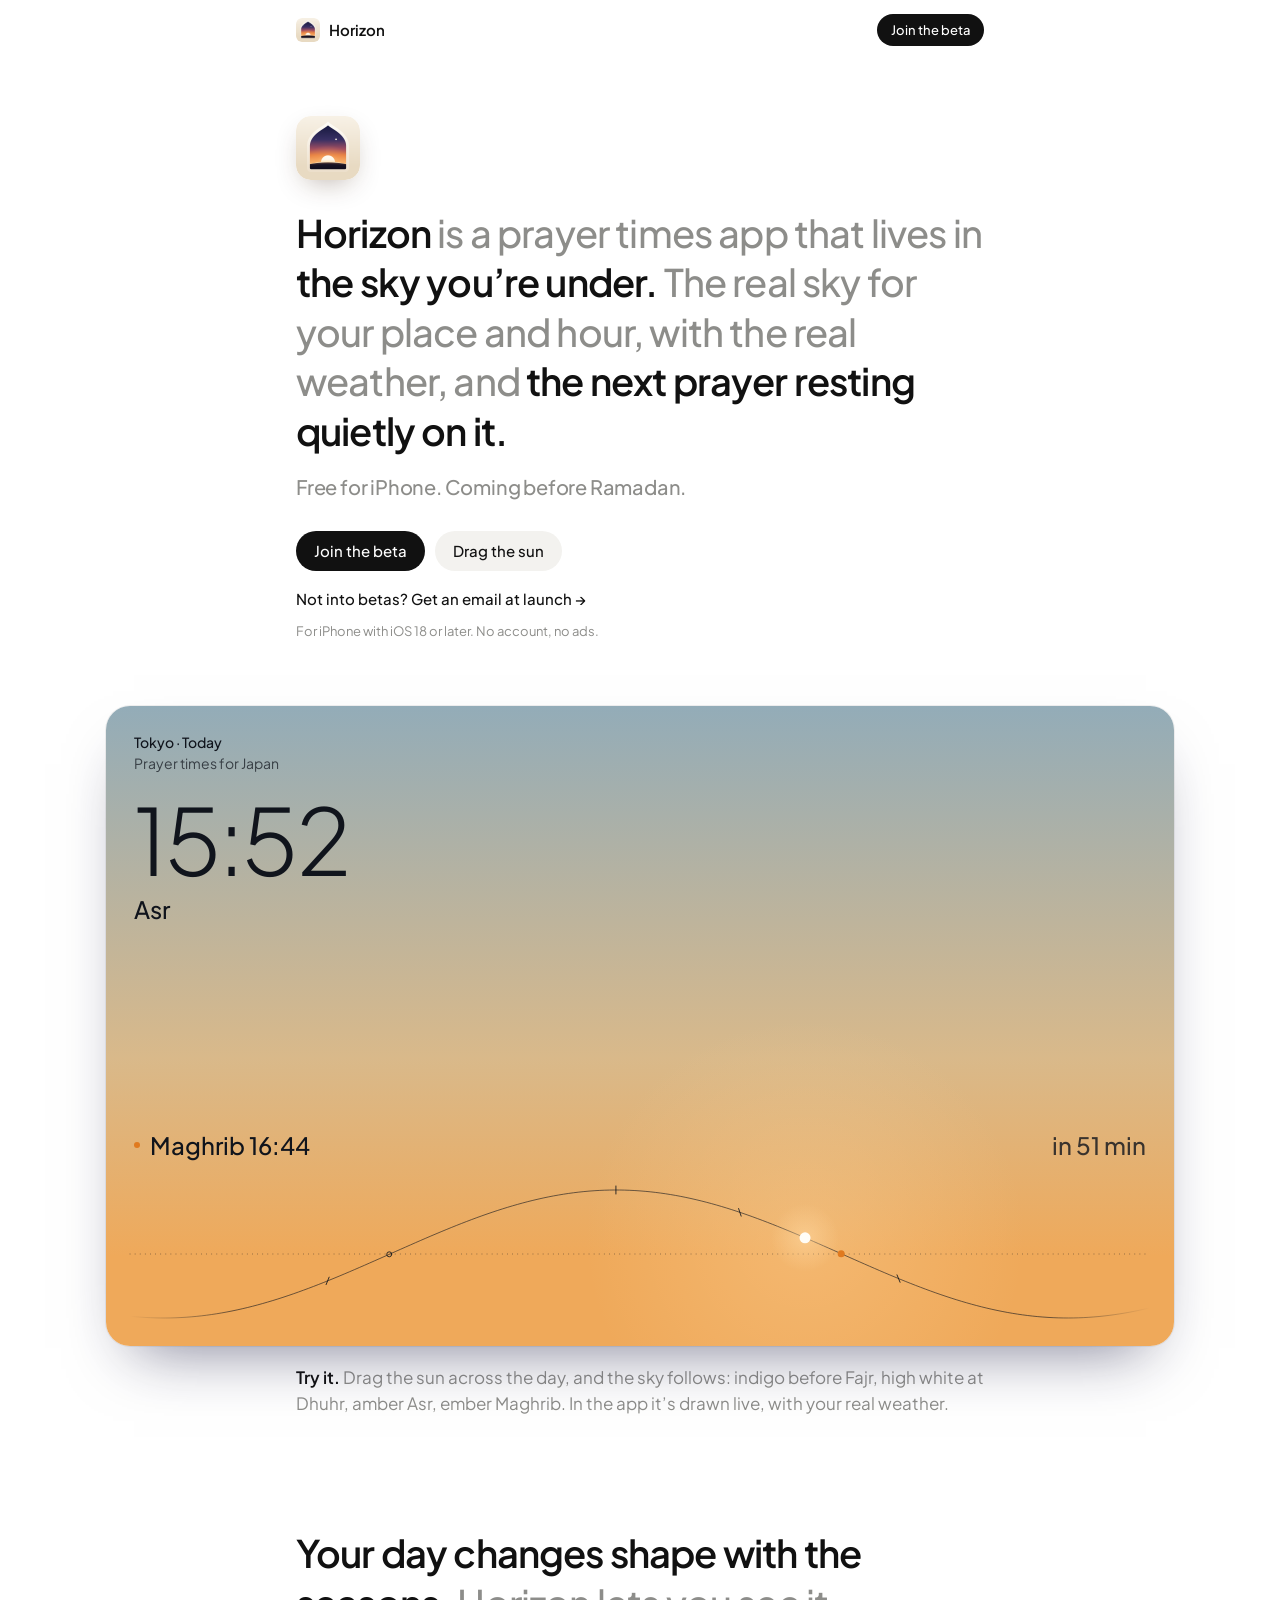
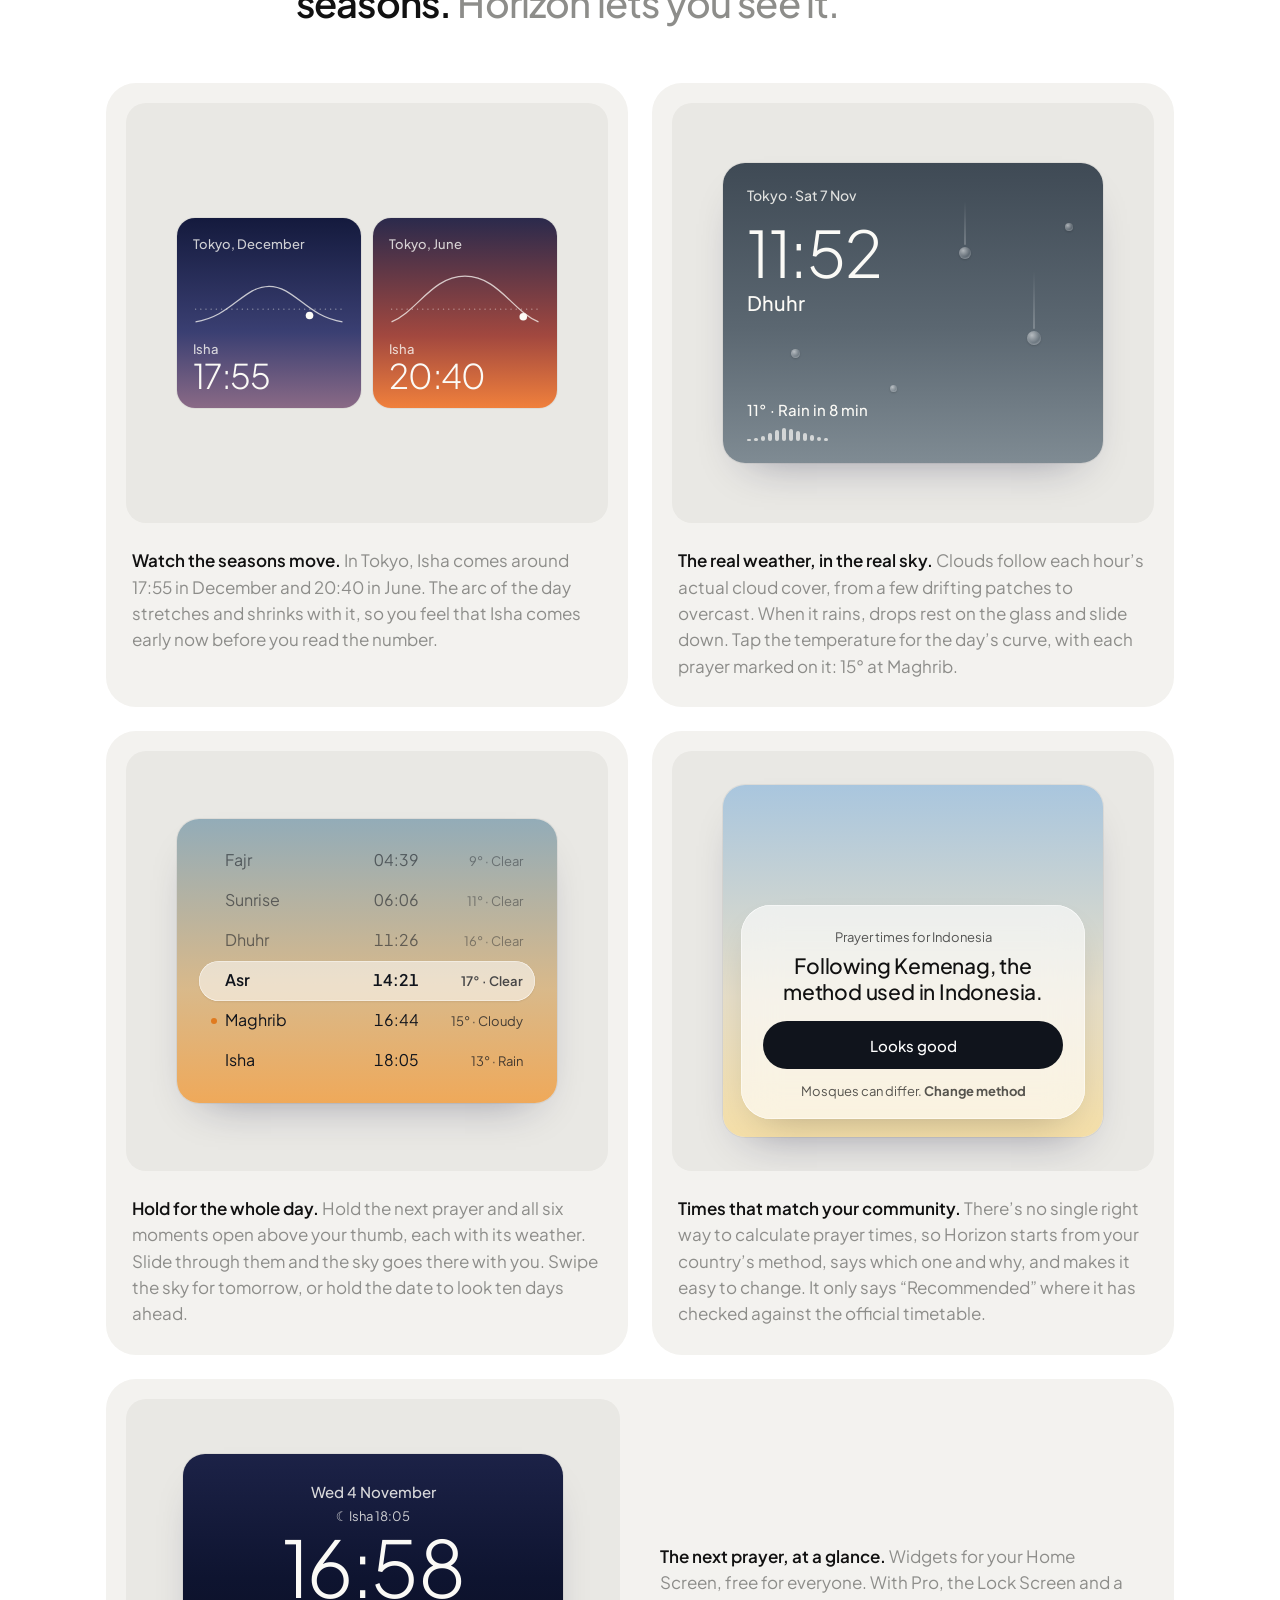
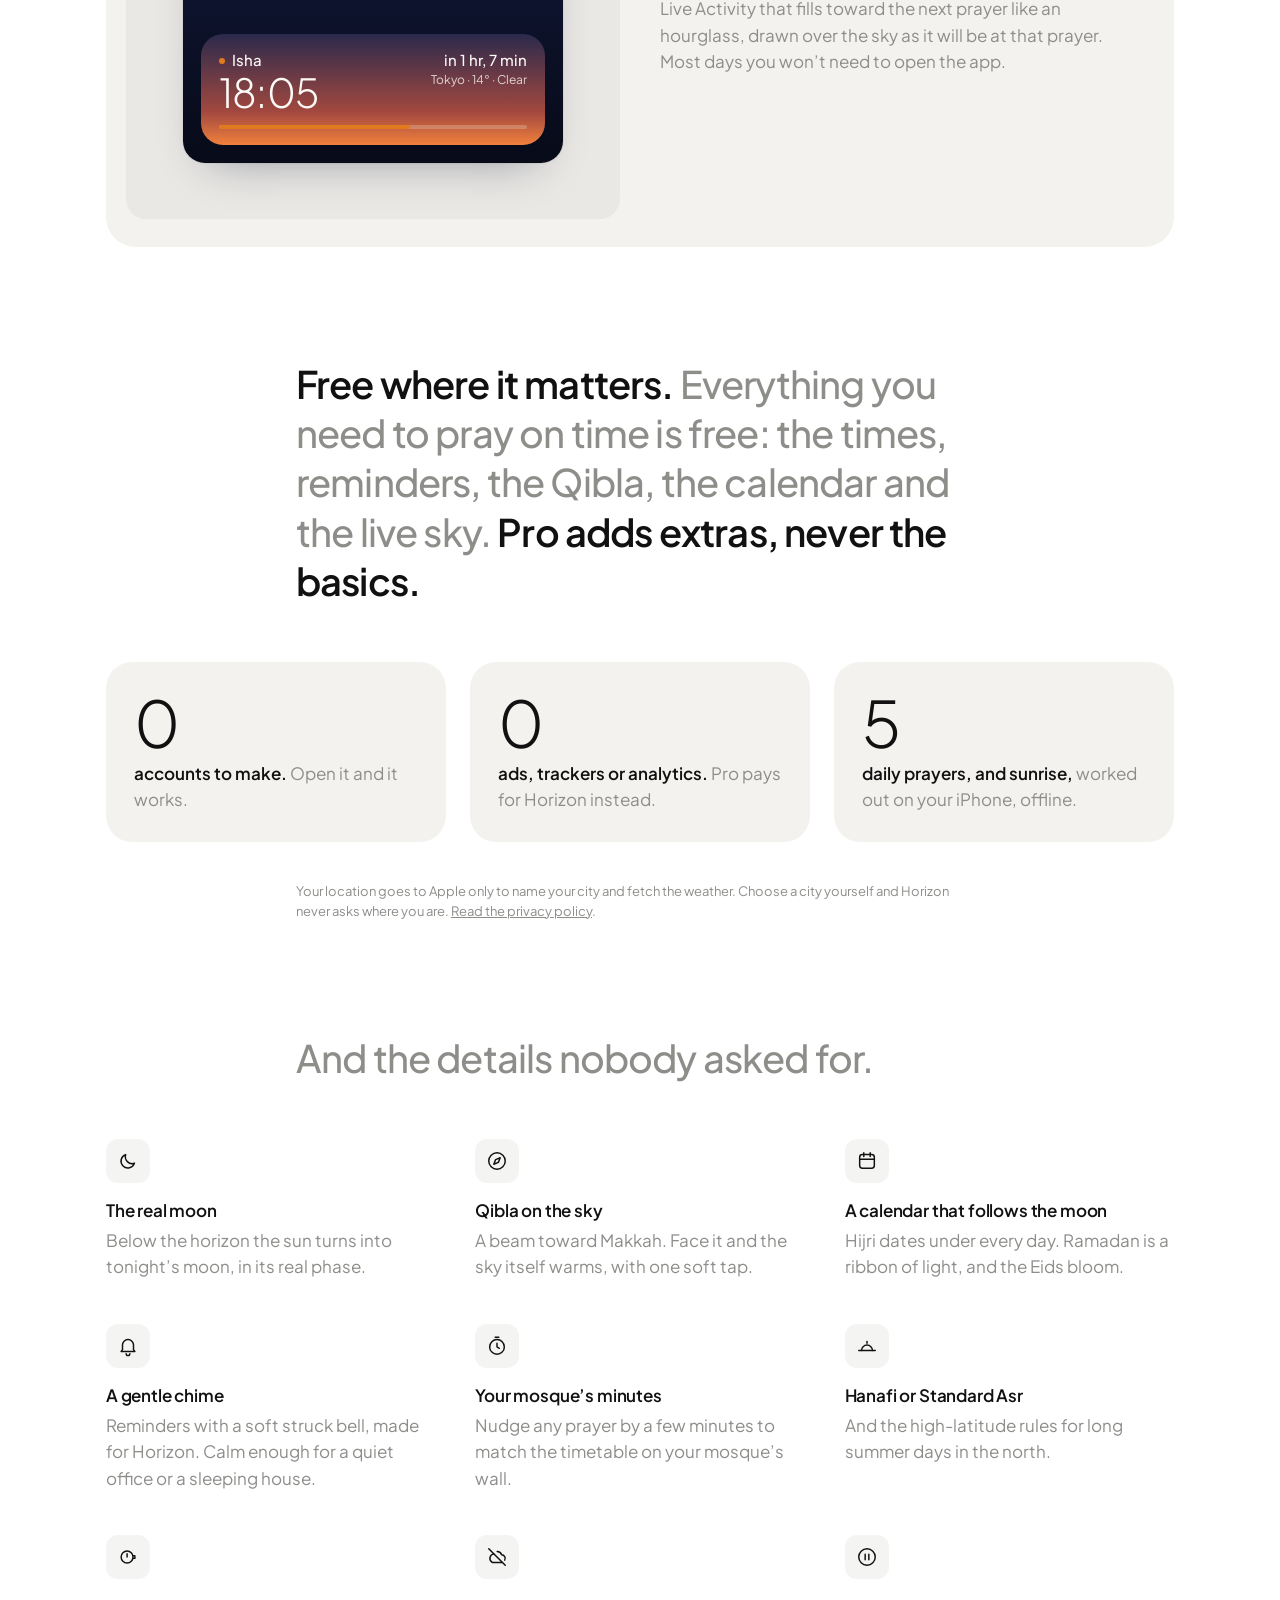
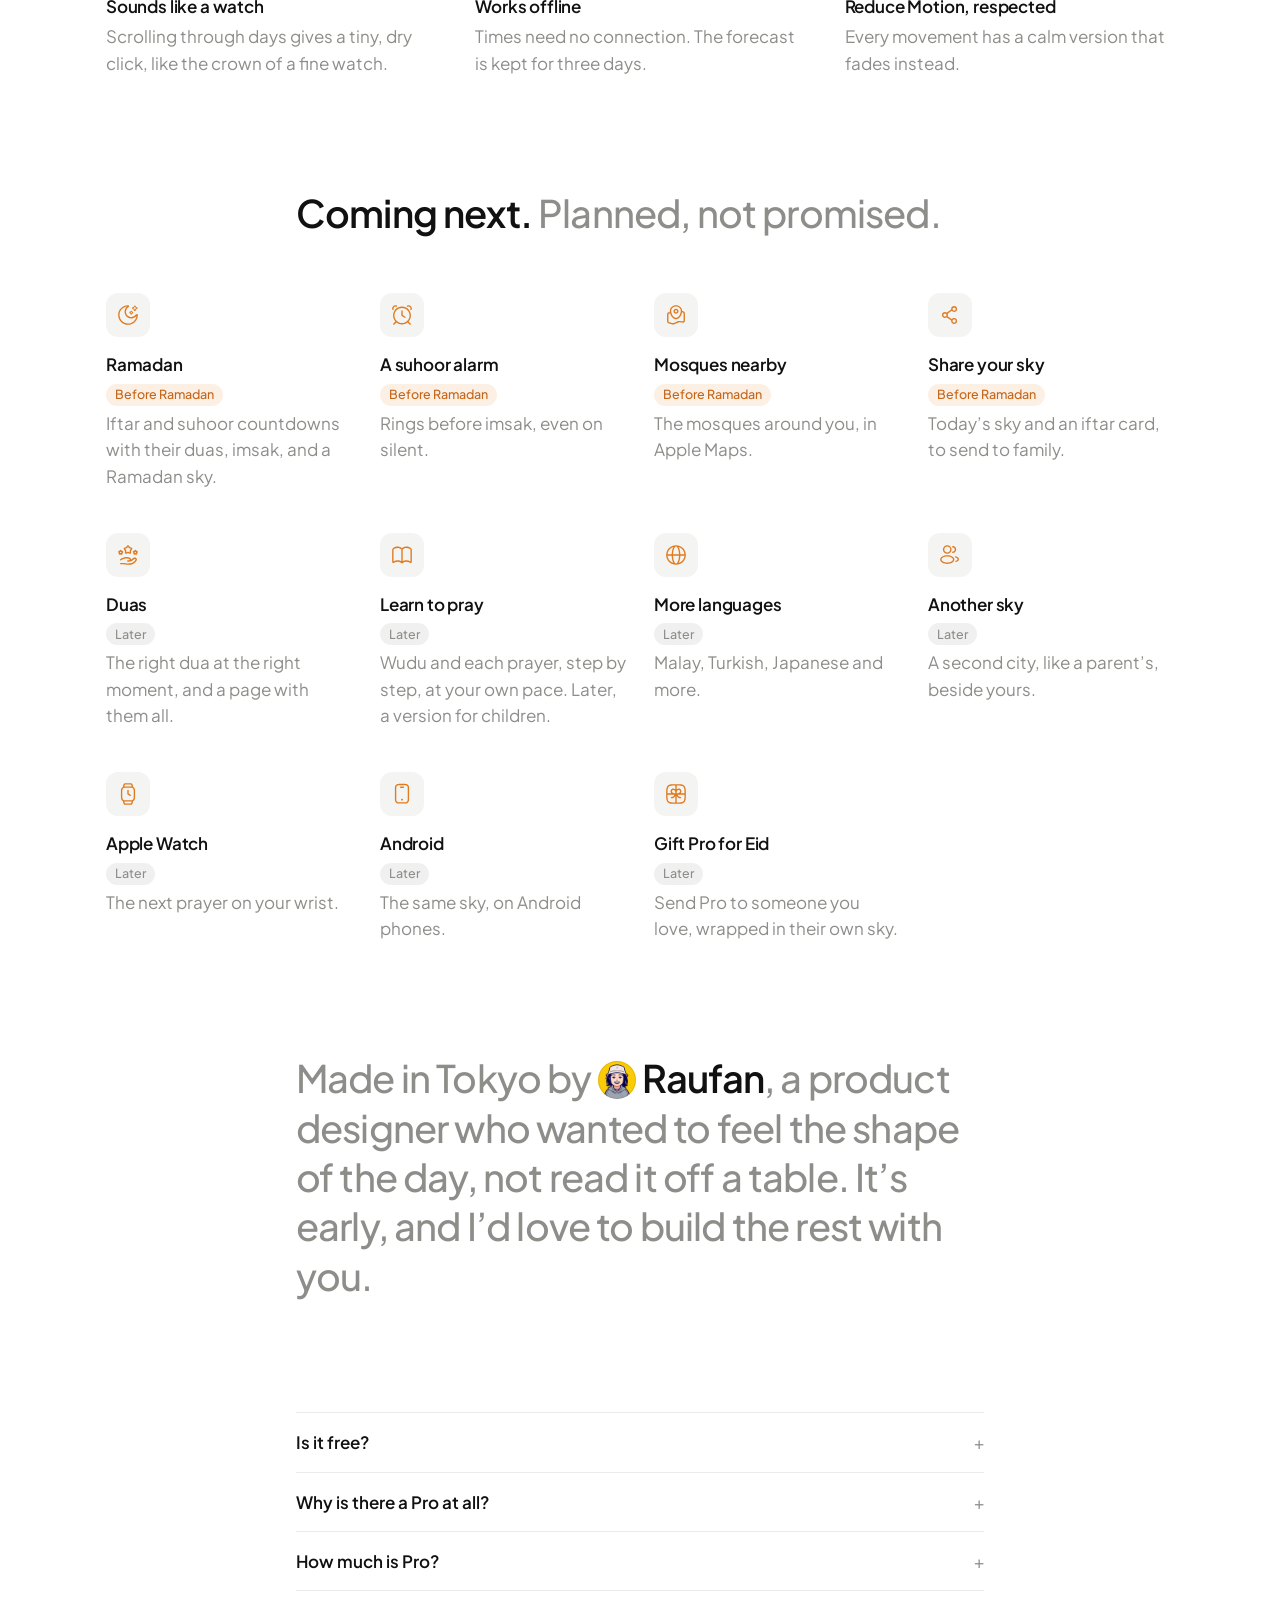
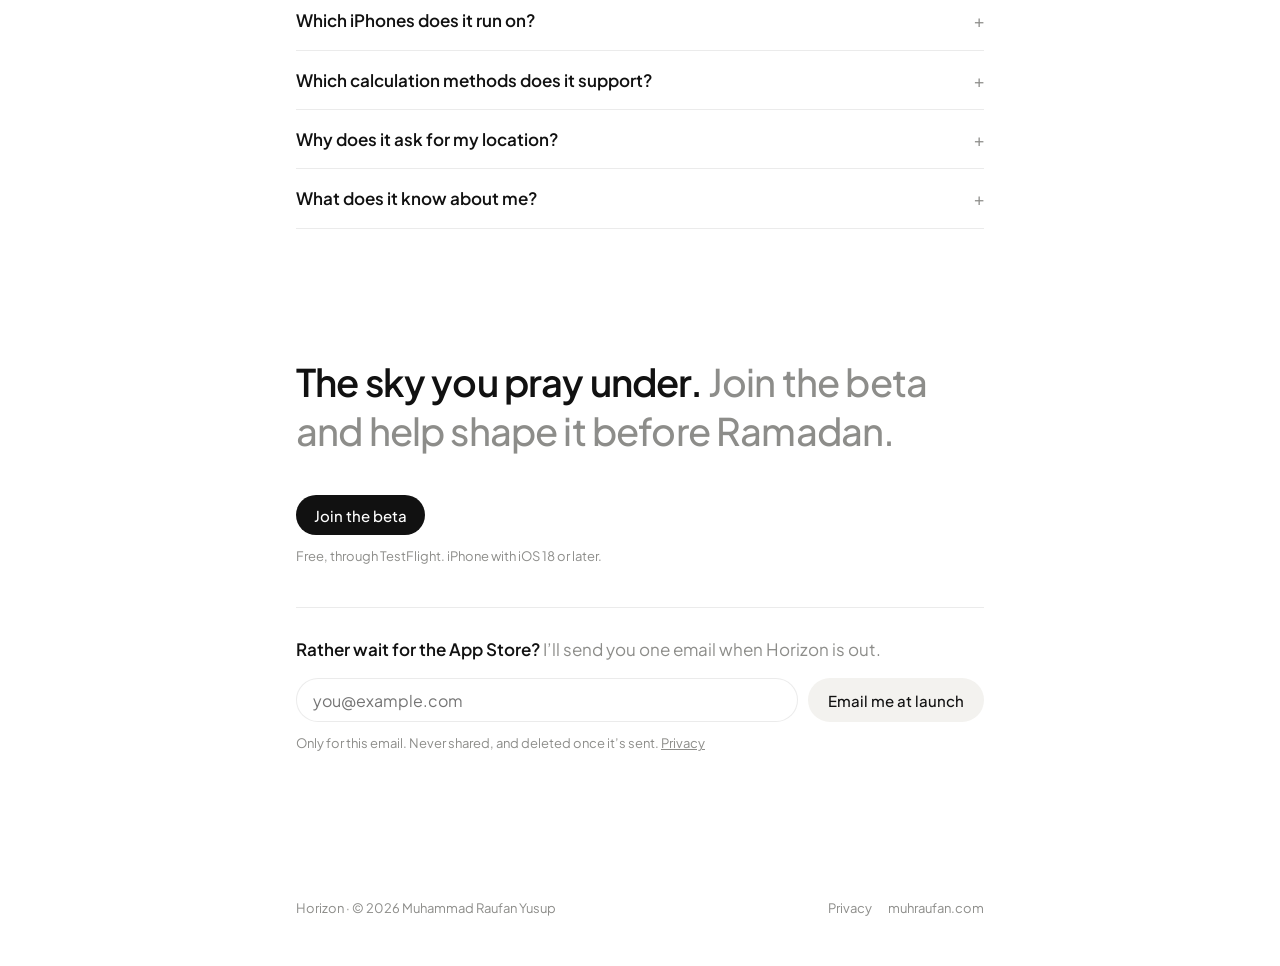
==== commit 18c24b23: "Email me at launch, orange roadmap icons, smooth scrolling" ====
--- a/index.html
+++ b/index.html
@@ -13,7 +13,7 @@
 <link rel="preconnect" href="https://fonts.googleapis.com">
 <link rel="preconnect" href="https://fonts.gstatic.com" crossorigin>
 <link href="https://fonts.googleapis.com/css2?family=Plus+Jakarta+Sans:wght@300;400;500;600&display=swap" rel="stylesheet">
-<link rel="stylesheet" href="style.css?v=8">
+<link rel="stylesheet" href="style.css?v=11">
 </head>
 <body>
 <header class="bar">
@@ -30,6 +30,7 @@
       <a class="pill dark" href="https://testflight.apple.com/join/UGaWKfAn">Join the beta</a>
       <a class="pill light" href="#sky">Drag the sun</a>
     </div>
+    <p class="aside"><a href="#launch">Not into betas? Get an email at launch <span aria-hidden="true">&rarr;</span></a></p>
     <p class="fine">For iPhone with iOS 18 or later. No account, no ads.</p>
   </div>
 
@@ -58,12 +59,12 @@
         <div class="seasons">
           <div class="season dec">
             <div class="month">Tokyo, December</div>
-            <svg viewBox="0 0 120 40" aria-hidden="true"><path d="M2 38 C 30 34, 40 10, 60 10 S 90 34, 118 38" fill="none" stroke="rgba(251,250,246,.75)" stroke-width="1"/><line x1="2" y1="28" x2="118" y2="28" stroke="rgba(251,250,246,.45)" stroke-dasharray="0.1 4" stroke-linecap="round"/><circle cx="92" cy="33" r="3" fill="#e07a1f"/></svg>
+            <svg viewBox="0 0 120 40" aria-hidden="true"><path d="M2 38 C 30 34, 40 10, 60 10 S 90 34, 118 38" fill="none" stroke="rgba(251,250,246,.75)" stroke-width="1"/><line x1="2" y1="28" x2="118" y2="28" stroke="rgba(251,250,246,.45)" stroke-dasharray="0.1 4" stroke-linecap="round"/><circle cx="92" cy="33" r="3" fill="currentColor"/></svg>
             <div class="isha"><small>Isha</small>17:55</div>
           </div>
           <div class="season jun">
             <div class="month">Tokyo, June</div>
-            <svg viewBox="0 0 120 40" aria-hidden="true"><path d="M2 38 C 22 30, 34 2, 60 2 S 98 30, 118 38" fill="none" stroke="rgba(251,250,246,.75)" stroke-width="1"/><line x1="2" y1="28" x2="118" y2="28" stroke="rgba(251,250,246,.45)" stroke-dasharray="0.1 4" stroke-linecap="round"/><circle cx="106" cy="34" r="3" fill="#e07a1f"/></svg>
+            <svg viewBox="0 0 120 40" aria-hidden="true"><path d="M2 38 C 22 30, 34 2, 60 2 S 98 30, 118 38" fill="none" stroke="rgba(251,250,246,.75)" stroke-width="1"/><line x1="2" y1="28" x2="118" y2="28" stroke="rgba(251,250,246,.45)" stroke-dasharray="0.1 4" stroke-linecap="round"/><circle cx="106" cy="34" r="3" fill="currentColor"/></svg>
             <div class="isha"><small>Isha</small>20:40</div>
           </div>
         </div></div>
@@ -167,7 +168,7 @@
       <div class="item"><span class="icon"><svg aria-hidden="true" xmlns="http://www.w3.org/2000/svg" viewBox="0 0 24 24" fill="none"><path fill-rule="evenodd" clip-rule="evenodd" d="M5.25 7.70031C5.25 4.10215 8.30876 1.25 12 1.25C15.608 1.25 18.6116 3.97488 18.7454 7.45788L19.2231 7.61714C19.6863 7.77148 20.0922 7.90676 20.4142 8.05657C20.7623 8.21853 21.0814 8.42714 21.3253 8.76554C21.5692 9.10394 21.6662 9.47259 21.7098 9.85407C21.7501 10.207 21.75 10.6348 21.75 11.123V16.8712C21.75 17.4806 21.7501 18.0005 21.7028 18.4176C21.653 18.8563 21.5418 19.2875 21.2404 19.6553C21.0674 19.8665 20.8573 20.0445 20.6205 20.1805C20.2081 20.4173 19.7645 20.4561 19.3236 20.433C18.9044 20.4111 18.3915 20.3256 17.7904 20.2254L17.7488 20.2185C16.456 20.003 15.9351 19.9216 15.4274 19.9641C15.2417 19.9796 15.0571 20.0074 14.875 20.0471C14.3774 20.1558 13.8988 20.3891 12.716 20.9805C12.6749 21.0011 12.6342 21.0214 12.594 21.0415C11.2114 21.7331 10.3595 22.1592 9.44031 22.2923C9.16384 22.3323 8.88482 22.3522 8.60546 22.3516C7.67668 22.3499 6.77995 22.0508 5.32536 21.5657C5.28328 21.5517 5.24074 21.5375 5.19772 21.5231L4.81415 21.3953L4.77684 21.3828C4.31373 21.2285 3.90783 21.0932 3.5858 20.9434C3.23766 20.7815 2.91861 20.5729 2.67471 20.2345C2.4308 19.8961 2.33379 19.5274 2.29024 19.1459C2.24995 18.793 2.24997 18.3652 2.25 17.877L2.25 12.8572C2.24997 12.0711 2.24994 11.4085 2.31729 10.8895C2.38759 10.3478 2.54652 9.81811 2.98262 9.4198C3.11082 9.30271 3.25213 9.20085 3.40375 9.11626C3.91953 8.8285 4.47226 8.84521 5.00841 8.94983C5.11717 8.97105 5.23109 8.99718 5.35019 9.02754C5.28411 8.5817 5.25 8.13723 5.25 7.70031ZM5.74869 10.7093C5.32072 10.5713 4.99224 10.475 4.72113 10.4221C4.32599 10.345 4.19646 10.3917 4.13459 10.4262C4.08405 10.4544 4.03694 10.4883 3.99421 10.5274C3.9419 10.5751 3.85663 10.6833 3.80482 11.0825C3.75151 11.4933 3.75 12.0575 3.75 12.908V17.8377C3.75 18.3768 3.75114 18.7181 3.78055 18.9758C3.80779 19.2143 3.85234 19.303 3.89157 19.3574C3.9308 19.4118 4.00083 19.4821 4.21849 19.5834C4.45364 19.6928 4.77709 19.8018 5.28849 19.9723L5.67205 20.1001C7.29563 20.6413 7.95089 20.8504 8.6083 20.8516C8.81478 20.852 9.02101 20.8374 9.22537 20.8078C9.87582 20.7136 10.5009 20.411 12.0452 19.6389C12.0765 19.6232 12.1074 19.6078 12.138 19.5925C13.1987 19.062 13.852 18.7352 14.555 18.5817C14.8014 18.5279 15.051 18.4903 15.3023 18.4693C16.0193 18.4093 16.7344 18.5286 17.8945 18.7221C17.9278 18.7276 17.9614 18.7332 17.9954 18.7389C18.6497 18.8479 19.0779 18.9181 19.4019 18.9351C19.7138 18.9514 19.821 18.9098 19.8735 18.8797C19.9524 18.8344 20.0225 18.775 20.0801 18.7046C20.1185 18.6578 20.1771 18.5589 20.2123 18.2486C20.2489 17.9262 20.25 17.4923 20.25 16.829V11.1623C20.25 10.6232 20.2489 10.2819 20.2195 10.0242C20.1922 9.7857 20.1477 9.69703 20.1084 9.64261C20.0692 9.58818 19.9992 9.51787 19.7815 9.41661C19.5464 9.30722 19.2229 9.19821 18.7115 9.02774L18.6527 9.00813C18.4625 10.3095 17.9996 11.6233 17.3173 12.7959C16.4048 14.364 15.0697 15.7299 13.3971 16.4595C12.5094 16.8468 11.4906 16.8468 10.6029 16.4595C8.93027 15.7299 7.59519 14.364 6.68273 12.7959C6.29871 12.136 5.9842 11.4313 5.74869 10.7093ZM12 2.75C9.06383 2.75 6.75 5.00208 6.75 7.70031C6.75 9.11775 7.18744 10.6808 7.97922 12.0415C8.77121 13.4026 9.88753 14.5109 11.2027 15.0847C11.708 15.3051 12.292 15.3051 12.7973 15.0847C14.1125 14.5109 15.2288 13.4026 16.0208 12.0415C16.8126 10.6808 17.25 9.11775 17.25 7.70031C17.25 5.00208 14.9362 2.75 12 2.75ZM12 6.75C11.3096 6.75 10.75 7.30964 10.75 8C10.75 8.69036 11.3096 9.25 12 9.25C12.6904 9.25 13.25 8.69036 13.25 8C13.25 7.30964 12.6904 6.75 12 6.75ZM9.25 8C9.25 6.48122 10.4812 5.25 12 5.25C13.5188 5.25 14.75 6.48122 14.75 8C14.75 9.51878 13.5188 10.75 12 10.75C10.4812 10.75 9.25 9.51878 9.25 8Z" fill="currentColor"/></svg></span><h3>Mosques nearby <span class="tag soon">Before Ramadan</span></h3><p>The mosques around you, in Apple Maps.</p></div>
       <div class="item"><span class="icon"><svg aria-hidden="true" xmlns="http://www.w3.org/2000/svg" viewBox="0 0 24 24" fill="none"><path fill-rule="evenodd" clip-rule="evenodd" d="M16.5 2.25C14.7051 2.25 13.25 3.70507 13.25 5.5C13.25 5.69591 13.2673 5.88776 13.3006 6.07412L8.56991 9.38558C8.54587 9.4024 8.52312 9.42038 8.50168 9.43939C7.94993 9.00747 7.25503 8.75 6.5 8.75C4.70507 8.75 3.25 10.2051 3.25 12C3.25 13.7949 4.70507 15.25 6.5 15.25C7.25503 15.25 7.94993 14.9925 8.50168 14.5606C8.52312 14.5796 8.54587 14.5976 8.56991 14.6144L13.3006 17.9259C13.2673 18.1122 13.25 18.3041 13.25 18.5C13.25 20.2949 14.7051 21.75 16.5 21.75C18.2949 21.75 19.75 20.2949 19.75 18.5C19.75 16.7051 18.2949 15.25 16.5 15.25C15.4472 15.25 14.5113 15.7506 13.9174 16.5267L9.43806 13.3911C9.63809 12.9694 9.75 12.4978 9.75 12C9.75 11.5022 9.63809 11.0306 9.43806 10.6089L13.9174 7.4733C14.5113 8.24942 15.4472 8.75 16.5 8.75C18.2949 8.75 19.75 7.29493 19.75 5.5C19.75 3.70507 18.2949 2.25 16.5 2.25ZM14.75 5.5C14.75 4.5335 15.5335 3.75 16.5 3.75C17.4665 3.75 18.25 4.5335 18.25 5.5C18.25 6.4665 17.4665 7.25 16.5 7.25C15.5335 7.25 14.75 6.4665 14.75 5.5ZM6.5 10.25C5.5335 10.25 4.75 11.0335 4.75 12C4.75 12.9665 5.5335 13.75 6.5 13.75C7.4665 13.75 8.25 12.9665 8.25 12C8.25 11.0335 7.4665 10.25 6.5 10.25ZM16.5 16.75C15.5335 16.75 14.75 17.5335 14.75 18.5C14.75 19.4665 15.5335 20.25 16.5 20.25C17.4665 20.25 18.25 19.4665 18.25 18.5C18.25 17.5335 17.4665 16.75 16.5 16.75Z" fill="currentColor"/></svg></span><h3>Share your sky <span class="tag soon">Before Ramadan</span></h3><p>Today&rsquo;s sky and an iftar card, to send to family.</p></div>
       <div class="item"><span class="icon"><svg aria-hidden="true" xmlns="http://www.w3.org/2000/svg" viewBox="0 0 24 24" fill="none"><path fill-rule="evenodd" clip-rule="evenodd" d="M12 2.90049C11.8811 3.07699 11.7346 3.33717 11.5164 3.72853L11.3853 3.96367C11.3756 3.98113 11.3655 3.99938 11.3551 4.01827C11.2466 4.21557 11.0991 4.48359 10.8555 4.66849C10.6074 4.85681 10.3083 4.92266 10.0944 4.96974C10.0741 4.97421 10.0546 4.97851 10.0359 4.98273L9.78136 5.04032C9.31618 5.14557 9.02629 5.21294 8.83149 5.28104C8.95194 5.462 9.15411 5.70102 9.48207 6.08453L9.6556 6.28745C9.66837 6.30237 9.68167 6.31778 9.69541 6.33367C9.84315 6.50471 10.0397 6.73224 10.1306 7.02438C10.2205 7.31348 10.19 7.61259 10.1668 7.84122C10.1646 7.86257 10.1625 7.88331 10.1605 7.90336L10.1343 8.1741C10.0874 8.65774 10.0586 8.9706 10.0594 9.19191C10.2516 9.12379 10.5149 9.0042 10.9166 8.81921L11.155 8.70948C11.1725 8.7014 11.1909 8.69281 11.21 8.68386C11.4078 8.59128 11.6885 8.45994 12 8.45994C12.3116 8.45994 12.5922 8.59128 12.7901 8.68386C12.8092 8.69281 12.8276 8.7014 12.8451 8.70948L13.0834 8.81921C13.4852 9.00421 13.7485 9.1238 13.9407 9.19191C13.9415 8.9706 13.9126 8.65774 13.8658 8.1741L13.8395 7.90336C13.8376 7.88331 13.8355 7.86257 13.8333 7.84123C13.8101 7.61259 13.7796 7.31348 13.8695 7.02438C13.9604 6.73224 14.1569 6.5047 14.3047 6.33367C14.3184 6.31778 14.3317 6.30237 14.3445 6.28744L14.518 6.08453C14.846 5.70102 15.0481 5.462 15.1686 5.28104C14.9738 5.21294 14.6839 5.14557 14.2187 5.04032L13.9642 4.98273C13.9455 4.97851 13.926 4.97421 13.9057 4.96974C13.6918 4.92266 13.3926 4.85681 13.1446 4.66849C12.901 4.48359 12.7535 4.21556 12.6449 4.01826C12.6345 3.99937 12.6245 3.98113 12.6148 3.96367L12.4837 3.72853C12.2655 3.33717 12.119 3.07699 12 2.90049ZM14.153 9.2502C14.1541 9.25023 14.1547 9.25028 14.1547 9.25029L14.153 9.2502ZM9.84536 9.25029C9.84538 9.25028 9.84597 9.25023 9.8471 9.2502L9.84536 9.25029ZM10.8832 1.88484C11.0989 1.60321 11.451 1.25 12 1.25C12.5491 1.25 12.9012 1.60321 13.1169 1.88484C13.3246 2.15604 13.5372 2.53751 13.7683 2.9524C13.7768 2.96761 13.7853 2.98287 13.7939 2.99817L13.9249 3.23332C13.9617 3.29934 13.9902 3.35037 14.0155 3.39412C14.0325 3.42352 14.0458 3.44573 14.0565 3.46286C14.0733 3.46751 14.0946 3.47303 14.1219 3.47967C14.1689 3.49111 14.2236 3.50351 14.2952 3.51971L14.5497 3.5773C14.5671 3.58123 14.5844 3.58514 14.6017 3.58905C15.0486 3.69009 15.4657 3.78439 15.7807 3.90852C16.122 4.04302 16.5343 4.28543 16.6932 4.79638C16.8496 5.29916 16.6571 5.73321 16.4627 6.0421C16.28 6.3323 15.998 6.66198 15.6916 7.02013L15.4845 7.26233C15.4357 7.31933 15.3982 7.36328 15.3663 7.40179C15.3401 7.43338 15.322 7.45619 15.3091 7.4734C15.3108 7.5291 15.3179 7.60752 15.3325 7.75868L15.3637 8.08034C15.4102 8.55958 15.4527 8.997 15.4373 9.3415C15.4214 9.69943 15.3369 10.1785 14.9115 10.5015C14.4737 10.8337 13.9847 10.7689 13.6378 10.6695C13.3132 10.5765 12.9231 10.3969 12.5049 10.2042C12.4887 10.1967 12.4724 10.1892 12.4561 10.1817L12.2178 10.072C12.1507 10.0411 12.0994 10.0175 12.0549 9.99788C12.0329 9.9882 12.0149 9.98052 12 9.97438C11.9851 9.98052 11.9671 9.9882 11.9452 9.99788C11.9006 10.0175 11.8493 10.0411 11.7823 10.072L11.544 10.1817C11.5277 10.1892 11.5114 10.1967 11.4952 10.2042C11.0769 10.3969 10.6869 10.5765 10.3622 10.6695C10.0154 10.7689 9.52632 10.8337 9.08861 10.5015C8.66314 10.1785 8.5787 9.69943 8.56276 9.3415C8.54741 8.997 8.58985 8.5596 8.63635 8.08037C8.63799 8.06344 8.63964 8.04646 8.64129 8.02942L8.66753 7.75868C8.68217 7.60752 8.68932 7.5291 8.69101 7.47341C8.67807 7.45619 8.65998 7.43338 8.63382 7.4018C8.6019 7.36328 8.56434 7.31933 8.5156 7.26233L8.34207 7.05941C8.33084 7.04628 8.31963 7.03318 8.30846 7.02011C8.00211 6.66197 7.7201 6.33229 7.53742 6.0421C7.34297 5.73321 7.15048 5.29916 7.30683 4.79638C7.46572 4.28543 7.87809 4.04302 8.21938 3.90852C8.53436 3.78439 8.95149 3.69009 9.39839 3.58905C9.41566 3.58515 9.43298 3.58123 9.45034 3.5773L9.70488 3.51971C9.77649 3.50351 9.83117 3.49112 9.87817 3.47967C9.90546 3.47302 9.92673 3.46751 9.94355 3.46287C9.95428 3.44573 9.96759 3.42352 9.98458 3.39412C10.0099 3.35037 10.0383 3.29934 10.0751 3.23332L10.2062 2.99817C10.2147 2.98287 10.2232 2.96761 10.2317 2.9524C10.4629 2.53751 10.6755 2.15604 10.8832 1.88484ZM4.00004 8.20162C4.0522 8.29794 4.16326 8.49454 4.34556 8.63293C4.54147 8.78165 4.77662 8.83117 4.87434 8.85175C4.88411 8.8538 4.8925 8.85557 4.89935 8.85712L4.91994 8.86178L4.88725 8.9C4.88223 8.90587 4.87618 8.91277 4.86926 8.92065C4.80069 8.99878 4.64741 9.17342 4.57669 9.40084C4.50694 9.62513 4.53208 9.85483 4.54356 9.95978C4.54473 9.97048 4.54576 9.97988 4.54654 9.98785L4.54761 9.99898C4.45331 9.95385 4.23951 9.85497 4.00004 9.85497C3.76056 9.85497 3.54676 9.95385 3.45246 9.99898L3.45354 9.98785C3.45431 9.97988 3.45534 9.97048 3.45651 9.95978C3.46799 9.85483 3.49313 9.62513 3.42338 9.40084C3.35266 9.17342 3.19938 8.99878 3.13081 8.92065C3.12389 8.91277 3.11784 8.90587 3.11282 8.9L3.08013 8.86178L3.10072 8.85712C3.10757 8.85557 3.11596 8.8538 3.12573 8.85175C3.22345 8.83117 3.4586 8.78165 3.65451 8.63293C3.83681 8.49454 3.94787 8.29794 4.00004 8.20162ZM2.93521 8.12561L2.79333 7.4985L2.93521 8.12561ZM3.40604 10.6324C3.40625 10.6338 3.40632 10.6346 3.40631 10.6346L3.40604 10.6324ZM4.59377 10.6346C4.59375 10.6346 4.59382 10.6338 4.59403 10.6324L4.59377 10.6346ZM3.14388 6.71442C3.27255 6.54641 3.54568 6.25 4.00004 6.25C4.45439 6.25 4.72752 6.54641 4.85619 6.71442C4.97727 6.87253 5.09592 7.08561 5.20509 7.28166C5.21159 7.29334 5.21806 7.30496 5.22449 7.3165L5.27315 7.40378L5.35764 7.4229C5.37051 7.42581 5.38349 7.42874 5.39656 7.43169C5.60745 7.47928 5.84248 7.53232 6.02785 7.60538C6.23885 7.68853 6.57509 7.86998 6.70472 8.28684C6.83181 8.69552 6.66662 9.03351 6.5487 9.22083C6.44219 9.39002 6.28446 9.5743 6.1396 9.74353C6.13102 9.75355 6.12249 9.76352 6.11402 9.77343L6.04105 9.85875L6.05266 9.97854C6.05392 9.99151 6.05519 10.0046 6.05646 10.0177C6.07852 10.2443 6.1022 10.4877 6.0933 10.6874C6.08383 10.9 6.03136 11.2846 5.68249 11.5494C5.32138 11.8235 4.92822 11.7562 4.71564 11.6953C4.5246 11.6405 4.30505 11.5393 4.1078 11.4483C4.09552 11.4427 4.08333 11.4371 4.07123 11.4315L4.00003 11.3987L3.92884 11.4315C3.91675 11.4371 3.90455 11.4427 3.89227 11.4483C3.69502 11.5393 3.47547 11.6405 3.28443 11.6953C3.07186 11.7562 2.67869 11.8235 2.31758 11.5494C1.96872 11.2846 1.91624 10.9 1.90677 10.6874C1.89787 10.4877 1.92155 10.2443 1.94361 10.0177C1.94488 10.0046 1.94615 9.99152 1.94741 9.97854L1.95902 9.85875L1.88605 9.77343C1.87758 9.76352 1.86905 9.75355 1.86047 9.74353C1.71561 9.5743 1.55788 9.39002 1.45137 9.22083C1.33345 9.03351 1.16826 8.69552 1.29535 8.28684C1.42498 7.86998 1.76122 7.68853 1.97222 7.60538C2.15759 7.53232 2.39262 7.47928 2.60351 7.43169C2.61658 7.42874 2.62956 7.42581 2.64243 7.4229L2.72692 7.40378L2.77558 7.3165C2.78201 7.30496 2.78848 7.29334 2.79498 7.28167C2.90415 7.08562 3.0228 6.87253 3.14388 6.71442ZM20 8.20162C20.0522 8.29793 20.1633 8.49454 20.3456 8.63293C20.5415 8.78165 20.7766 8.83117 20.8743 8.85174C20.8841 8.8538 20.8925 8.85557 20.8993 8.85712L20.9199 8.86178L20.8873 8.9C20.8822 8.90587 20.8762 8.91277 20.8693 8.92065C20.8007 8.99878 20.6474 9.17342 20.5767 9.40084C20.5069 9.62513 20.5321 9.85482 20.5436 9.95978C20.5447 9.97048 20.5458 9.97988 20.5465 9.98785L20.5476 9.99898C20.4533 9.95385 20.2395 9.85497 20 9.85497C19.7606 9.85497 19.5468 9.95385 19.4525 9.99898L19.4535 9.98785C19.4543 9.97988 19.4553 9.97048 19.4565 9.95978C19.468 9.85483 19.4931 9.62513 19.4234 9.40084C19.3527 9.17342 19.1994 8.99878 19.1308 8.92065C19.1239 8.91277 19.1178 8.90587 19.1128 8.90001L19.0801 8.86178L19.1007 8.85712C19.1076 8.85557 19.116 8.8538 19.1257 8.85175C19.2234 8.83117 19.4586 8.78165 19.6545 8.63293C19.8368 8.49454 19.9479 8.29793 20 8.20162ZM19.406 10.6324C19.4063 10.634 19.4063 10.6347 19.4063 10.6346L19.406 10.6324ZM19.1439 6.71442C19.2725 6.54641 19.5457 6.25 20 6.25C20.4544 6.25 20.7275 6.54641 20.8562 6.71442C20.9773 6.87253 21.0959 7.08561 21.2051 7.28166C21.2116 7.29334 21.2181 7.30496 21.2245 7.3165L21.2731 7.40378L21.3576 7.4229C21.3705 7.42581 21.3835 7.42874 21.3966 7.43169C21.6075 7.47928 21.8425 7.53233 22.0279 7.60538C22.2388 7.68853 22.5751 7.86998 22.7047 8.28684C22.8318 8.69552 22.6666 9.03351 22.5487 9.22083C22.4422 9.39003 22.2844 9.57431 22.1396 9.74354C22.131 9.75356 22.1225 9.76352 22.114 9.77343L22.041 9.85875L22.0527 9.97854C22.0539 9.99151 22.0552 10.0046 22.0565 10.0176C22.0785 10.2443 22.1022 10.4877 22.0933 10.6874C22.0838 10.9 22.0314 11.2846 21.6825 11.5494C21.3214 11.8235 20.9282 11.7562 20.7156 11.6953C20.5246 11.6405 20.3051 11.5393 20.1078 11.4484C20.0955 11.4427 20.0833 11.4371 20.0712 11.4315L20 11.3987L19.9288 11.4315C19.9167 11.4371 19.9046 11.4427 19.8923 11.4483C19.695 11.5393 19.4755 11.6405 19.2844 11.6953C19.0719 11.7562 18.6787 11.8235 18.3176 11.5494C17.9687 11.2846 17.9162 10.9 17.9068 10.6874C17.8979 10.4877 17.9215 10.2443 17.9436 10.0177C17.9449 10.0046 17.9462 9.99152 17.9474 9.97855L17.959 9.85875L17.8861 9.77343C17.8776 9.76352 17.869 9.75354 17.8605 9.74352C17.7156 9.57429 17.5579 9.39002 17.4514 9.22083C17.3335 9.03351 17.1683 8.69552 17.2953 8.28684C17.425 7.86998 17.7612 7.68853 17.9722 7.60538C18.1576 7.53232 18.3926 7.47928 18.6035 7.43169C18.6166 7.42874 18.6296 7.42581 18.6424 7.4229L18.7269 7.40378L18.7756 7.3165C18.782 7.30496 18.7885 7.29334 18.795 7.28167C18.9041 7.08562 19.0228 6.87253 19.1439 6.71442ZM20.5938 10.6346C20.5938 10.6346 20.5938 10.6338 20.594 10.6324L20.5938 10.6346ZM8.68395 14.4482C10.5498 14.0867 12.5471 14.1678 14.1633 15.1318C14.3903 15.2672 14.6031 15.4359 14.7888 15.6444C15.1646 16.0666 15.3587 16.5913 15.3679 17.1174C15.5592 16.994 15.7508 16.857 15.9454 16.71L17.7526 15.3448C18.6572 14.6615 19.9718 14.6614 20.8765 15.3445C21.7124 15.9757 22.0457 17.1085 21.4473 18.0677C21.022 18.7495 20.3814 19.6924 19.7296 20.2962C19.0707 20.9065 18.1329 21.4196 17.4235 21.762C16.562 22.1778 15.6316 22.4077 14.7268 22.5541C12.8776 22.8534 10.9535 22.8076 9.12503 22.431C8.19062 22.2384 7.21958 22.1384 6.25997 22.1384H4.00004C3.58582 22.1384 3.25004 21.8026 3.25004 21.3884C3.25004 20.9742 3.58582 20.6384 4.00004 20.6384H6.25997C7.32208 20.6384 8.39451 20.749 9.4277 20.9618C11.0797 21.3022 12.8201 21.3432 14.4871 21.0734C15.3161 20.9392 16.0901 20.74 16.7715 20.4111C17.4549 20.0812 18.2233 19.6468 18.7103 19.1957C19.2028 18.7395 19.7541 17.9479 20.1746 17.2738C20.3016 17.0703 20.284 16.7767 19.9726 16.5416C19.6029 16.2624 19.0264 16.2625 18.6567 16.5417L16.8495 17.9069C16.1281 18.4518 15.2401 19.0349 14.1387 19.2106C14.0276 19.2283 13.9119 19.2445 13.7918 19.2588C13.7345 19.2692 13.6749 19.276 13.6133 19.2783C13.051 19.3342 12.3998 19.3472 11.6813 19.2793C11.2689 19.2404 10.9662 18.8745 11.0051 18.4621C11.0441 18.0497 11.4099 17.747 11.8223 17.786C12.4497 17.8452 13.0127 17.8321 13.4903 17.7831C13.4999 17.7821 13.5096 17.7811 13.5192 17.7801C13.5392 17.7685 13.5696 17.7474 13.6096 17.7125C13.9291 17.4336 13.9576 16.9667 13.6684 16.6418C13.5951 16.5595 13.5048 16.4856 13.3949 16.42C12.2138 15.7155 10.6363 15.5978 8.96925 15.9208C7.31172 16.2419 5.66494 16.9817 4.43389 17.8547C4.09602 18.0943 3.62787 18.0146 3.38826 17.6768C3.14865 17.3389 3.22831 16.8708 3.56618 16.6311C4.96454 15.6395 6.80863 14.8115 8.68395 14.4482Z" fill="currentColor"/></svg></span><h3>Duas <span class="tag">Later</span></h3><p>The right dua at the right moment, and a page with them all.</p></div>
-      <div class="item"><span class="icon"><svg aria-hidden="true" xmlns="http://www.w3.org/2000/svg" viewBox="0 0 24 24" fill="none"><path fill-rule="evenodd" clip-rule="evenodd" d="M11.5265 21.0816L10.3204 20.1168C9.61902 19.5557 8.74758 19.25 7.84941 19.25H7.38104C5.97655 19.25 4.60349 19.6657 3.43488 20.4448C2.50095 21.0674 1.25 20.3979 1.25 19.2755V6.15248C1.25 5.49408 1.57905 4.87925 2.12687 4.51403L2.42391 4.31601C3.95558 3.29489 5.75524 2.75 7.59608 2.75C9.29734 2.75 10.9088 3.50297 12 4.80205C13.0912 3.50297 14.7027 2.75 16.4039 2.75C18.2448 2.75 20.0444 3.29489 21.5761 4.31601L21.8731 4.51403C22.4209 4.87925 22.75 5.49408 22.75 6.15248V19.2755C22.75 20.3979 21.499 21.0674 20.5651 20.4448C19.3965 19.6657 18.0234 19.25 16.619 19.25H16.1506C15.2524 19.25 14.381 19.5557 13.6796 20.1168L12.4735 21.0816C12.458 21.0943 12.442 21.1063 12.4254 21.1177C12.4083 21.1295 12.3907 21.1406 12.3725 21.151C12.1605 21.2723 11.8997 21.2839 11.6751 21.176C11.6597 21.1686 11.6446 21.1607 11.6298 21.1523C11.8414 21.2724 12.1012 21.2835 12.3249 21.176M3.25596 5.56408C4.54123 4.70723 6.05137 4.25 7.59608 4.25C8.88766 4.25 10.1092 4.83711 10.9161 5.84567L11.25 6.26309V18.9395C10.2839 18.1695 9.08503 17.75 7.84941 17.75H7.38104C5.73902 17.75 4.13248 18.2193 2.75 19.1008V6.15248C2.75 5.99561 2.8284 5.84912 2.95892 5.76211L3.25596 5.56408ZM12.75 18.9395C13.7161 18.1695 14.915 17.75 16.1506 17.75H16.619C18.261 17.75 19.8675 18.2193 21.25 19.1008V6.15248C21.25 5.99561 21.1716 5.84912 21.0411 5.76211L20.744 5.56408C19.4588 4.70723 17.9486 4.25 16.4039 4.25C15.1123 4.25 13.8908 4.83711 13.0839 5.84567L12.75 6.26309V18.9395Z" fill="#000000"/></svg></span><h3>Learn to pray <span class="tag">Later</span></h3><p>Wudu and each prayer, step by step, at your own pace. Later, a version for children.</p></div>
+      <div class="item"><span class="icon"><svg aria-hidden="true" xmlns="http://www.w3.org/2000/svg" viewBox="0 0 24 24" fill="none"><path fill-rule="evenodd" clip-rule="evenodd" d="M11.5265 21.0816L10.3204 20.1168C9.61902 19.5557 8.74758 19.25 7.84941 19.25H7.38104C5.97655 19.25 4.60349 19.6657 3.43488 20.4448C2.50095 21.0674 1.25 20.3979 1.25 19.2755V6.15248C1.25 5.49408 1.57905 4.87925 2.12687 4.51403L2.42391 4.31601C3.95558 3.29489 5.75524 2.75 7.59608 2.75C9.29734 2.75 10.9088 3.50297 12 4.80205C13.0912 3.50297 14.7027 2.75 16.4039 2.75C18.2448 2.75 20.0444 3.29489 21.5761 4.31601L21.8731 4.51403C22.4209 4.87925 22.75 5.49408 22.75 6.15248V19.2755C22.75 20.3979 21.499 21.0674 20.5651 20.4448C19.3965 19.6657 18.0234 19.25 16.619 19.25H16.1506C15.2524 19.25 14.381 19.5557 13.6796 20.1168L12.4735 21.0816C12.458 21.0943 12.442 21.1063 12.4254 21.1177C12.4083 21.1295 12.3907 21.1406 12.3725 21.151C12.1605 21.2723 11.8997 21.2839 11.6751 21.176C11.6597 21.1686 11.6446 21.1607 11.6298 21.1523C11.8414 21.2724 12.1012 21.2835 12.3249 21.176M3.25596 5.56408C4.54123 4.70723 6.05137 4.25 7.59608 4.25C8.88766 4.25 10.1092 4.83711 10.9161 5.84567L11.25 6.26309V18.9395C10.2839 18.1695 9.08503 17.75 7.84941 17.75H7.38104C5.73902 17.75 4.13248 18.2193 2.75 19.1008V6.15248C2.75 5.99561 2.8284 5.84912 2.95892 5.76211L3.25596 5.56408ZM12.75 18.9395C13.7161 18.1695 14.915 17.75 16.1506 17.75H16.619C18.261 17.75 19.8675 18.2193 21.25 19.1008V6.15248C21.25 5.99561 21.1716 5.84912 21.0411 5.76211L20.744 5.56408C19.4588 4.70723 17.9486 4.25 16.4039 4.25C15.1123 4.25 13.8908 4.83711 13.0839 5.84567L12.75 6.26309V18.9395Z" fill="currentColor"/></svg></span><h3>Learn to pray <span class="tag">Later</span></h3><p>Wudu and each prayer, step by step, at your own pace. Later, a version for children.</p></div>
       <div class="item"><span class="icon"><svg aria-hidden="true" xmlns="http://www.w3.org/2000/svg" viewBox="0 0 24 24" fill="none"><path fill-rule="evenodd" clip-rule="evenodd" d="M9.20646 3.18191C8.95433 3.26179 8.70533 3.35257 8.46018 3.45411C7.33792 3.91897 6.3182 4.60032 5.45926 5.45926C4.60032 6.3182 3.91897 7.33792 3.45411 8.46018C3.0852 9.35081 2.85837 10.2922 2.78045 11.25H7.26094C7.29294 10.1541 7.39498 9.0741 7.56457 8.05057C7.7725 6.79558 8.07972 5.63914 8.47522 4.65039C8.69114 4.11057 8.9351 3.61641 9.20646 3.18191ZM12 1.25C10.5883 1.25 9.1904 1.52806 7.88615 2.06829C6.5819 2.60853 5.39683 3.40037 4.3986 4.3986C3.40037 5.39683 2.60853 6.5819 2.0683 7.88615C1.52806 9.1904 1.25 10.5883 1.25 12C1.25 13.4117 1.52806 14.8096 2.06829 16.1138C2.60853 17.4181 3.40037 18.6032 4.3986 19.6014C5.39683 20.5996 6.5819 21.3915 7.88615 21.9317C9.1904 22.4719 10.5883 22.75 12 22.75C13.4117 22.75 14.8096 22.4719 16.1138 21.9317C17.4181 21.3915 18.6032 20.5996 19.6014 19.6014C20.5996 18.6032 21.3915 17.4181 21.9317 16.1138C22.4719 14.8096 22.75 13.4117 22.75 12C22.75 10.5883 22.4719 9.1904 21.9317 7.88615C21.3915 6.5819 20.5996 5.39683 19.6014 4.3986C18.6032 3.40037 17.4181 2.60853 16.1138 2.0683C14.8096 1.52806 13.4117 1.25 12 1.25ZM12 2.75C11.7387 2.75 11.4012 2.87579 11.0088 3.2822C10.6134 3.69161 10.2176 4.33326 9.86793 5.20747C9.52056 6.07589 9.2385 7.12424 9.04439 8.29576C8.88866 9.23569 8.79316 10.2331 8.76162 11.25L15.2384 11.25C15.2068 10.2331 15.1113 9.23569 14.9556 8.29576C14.7615 7.12424 14.4794 6.0759 14.1321 5.20748C13.7824 4.33326 13.3866 3.69161 12.9912 3.2822C12.5988 2.87579 12.2613 2.75 12 2.75ZM16.7391 11.25C16.7071 10.1541 16.605 9.07411 16.4354 8.05057C16.2275 6.79558 15.9203 5.63914 15.5248 4.65039C15.3089 4.11057 15.0649 3.61641 14.7935 3.18191C15.0457 3.26179 15.2947 3.35257 15.5398 3.45411C16.6621 3.91897 17.6818 4.60032 18.5407 5.45926C19.3997 6.31821 20.081 7.33792 20.5459 8.46018C20.9148 9.35082 21.1416 10.2922 21.2195 11.25H16.7391ZM15.2384 12.75L8.76162 12.75C8.79316 13.7669 8.88866 14.7643 9.04439 15.7042C9.2385 16.8758 9.52056 17.9241 9.86793 18.7925C10.2176 19.6667 10.6134 20.3084 11.0088 20.7178C11.4012 21.1242 11.7387 21.25 12 21.25C12.2613 21.25 12.5988 21.1242 12.9912 20.7178C13.3866 20.3084 13.7824 19.6667 14.1321 18.7925C14.4794 17.9241 14.7615 16.8758 14.9556 15.7042C15.1113 14.7643 15.2068 13.7669 15.2384 12.75ZM14.7935 20.8181C15.0649 20.3836 15.3089 19.8894 15.5248 19.3496C15.9203 18.3609 16.2275 17.2044 16.4354 15.9494C16.605 14.9259 16.7071 13.8459 16.7391 12.75H21.2195C21.1416 13.7078 20.9148 14.6492 20.5459 15.5398C20.081 16.6621 19.3997 17.6818 18.5407 18.5407C17.6818 19.3997 16.6621 20.081 15.5398 20.5459C15.2947 20.6474 15.0457 20.7382 14.7935 20.8181ZM9.20646 20.8181C8.9351 20.3836 8.69114 19.8894 8.47521 19.3496C8.07971 18.3609 7.7725 17.2044 7.56457 15.9494C7.39498 14.9259 7.29294 13.8459 7.26094 12.75H2.78045C2.85837 13.7078 3.0852 14.6492 3.45411 15.5398C3.91897 16.6621 4.60032 17.6818 5.45926 18.5407C6.3182 19.3997 7.33792 20.081 8.46018 20.5459C8.70533 20.6474 8.95433 20.7382 9.20646 20.8181Z" fill="currentColor"/></svg></span><h3>More languages <span class="tag">Later</span></h3><p>Malay, Turkish, Japanese and more.</p></div>
       <div class="item"><span class="icon"><svg aria-hidden="true" xmlns="http://www.w3.org/2000/svg" viewBox="0 0 24 24" fill="none"><path fill-rule="evenodd" clip-rule="evenodd" d="M9 1.25C6.37665 1.25 4.25 3.37665 4.25 6C4.25 8.62335 6.37665 10.75 9 10.75C11.6234 10.75 13.75 8.62335 13.75 6C13.75 3.37665 11.6234 1.25 9 1.25ZM5.75 6C5.75 4.20507 7.20507 2.75 9 2.75C10.7949 2.75 12.25 4.20507 12.25 6C12.25 7.79493 10.7949 9.25 9 9.25C7.20507 9.25 5.75 7.79493 5.75 6Z" fill="currentColor"/><path d="M15 2.25C14.5858 2.25 14.25 2.58579 14.25 3C14.25 3.41421 14.5858 3.75 15 3.75C16.2426 3.75 17.25 4.75736 17.25 6C17.25 7.24264 16.2426 8.25 15 8.25C14.5858 8.25 14.25 8.58579 14.25 9C14.25 9.41421 14.5858 9.75 15 9.75C17.0711 9.75 18.75 8.07107 18.75 6C18.75 3.92893 17.0711 2.25 15 2.25Z" fill="currentColor"/><path fill-rule="evenodd" clip-rule="evenodd" d="M3.67815 13.5204C5.07752 12.7208 6.96067 12.25 9 12.25C11.0393 12.25 12.9225 12.7208 14.3219 13.5204C15.7 14.3079 16.75 15.5101 16.75 17C16.75 18.4899 15.7 19.6921 14.3219 20.4796C12.9225 21.2792 11.0393 21.75 9 21.75C6.96067 21.75 5.07752 21.2792 3.67815 20.4796C2.3 19.6921 1.25 18.4899 1.25 17C1.25 15.5101 2.3 14.3079 3.67815 13.5204ZM4.42236 14.8228C3.26701 15.483 2.75 16.2807 2.75 17C2.75 17.7193 3.26701 18.517 4.42236 19.1772C5.55649 19.8253 7.17334 20.25 9 20.25C10.8267 20.25 12.4435 19.8253 13.5776 19.1772C14.733 18.517 15.25 17.7193 15.25 17C15.25 16.2807 14.733 15.483 13.5776 14.8228C12.4435 14.1747 10.8267 13.75 9 13.75C7.17334 13.75 5.55649 14.1747 4.42236 14.8228Z" fill="currentColor"/><path d="M18.1607 13.2674C17.7561 13.1787 17.3561 13.4347 17.2674 13.8393C17.1787 14.2439 17.4347 14.6439 17.8393 14.7326C18.6317 14.9064 19.2649 15.2048 19.6829 15.5468C20.1014 15.8892 20.25 16.2237 20.25 16.5C20.25 16.7507 20.1294 17.045 19.7969 17.3539C19.462 17.665 18.9475 17.9524 18.2838 18.1523C17.8871 18.2717 17.6624 18.69 17.7818 19.0867C17.9013 19.4833 18.3196 19.708 18.7162 19.5886C19.5388 19.3409 20.2743 18.9578 20.8178 18.4529C21.3637 17.9457 21.75 17.2786 21.75 16.5C21.75 15.6352 21.2758 14.912 20.6328 14.3859C19.9893 13.8593 19.1225 13.4783 18.1607 13.2674Z" fill="currentColor"/></svg></span><h3>Another sky <span class="tag">Later</span></h3><p>A second city, like a parent&rsquo;s, beside yours.</p></div>
       <div class="item"><span class="icon"><svg aria-hidden="true" xmlns="http://www.w3.org/2000/svg" viewBox="0 0 24 24" fill="none"><path d="M12.75 7.99982C12.75 7.58561 12.4142 7.24982 12 7.24982C11.5858 7.24982 11.25 7.58561 11.25 7.99982V11.9998C11.25 12.2633 11.3882 12.5074 11.6141 12.6429L14.1141 14.1429C14.4693 14.3561 14.93 14.2409 15.1431 13.8857C15.3562 13.5305 15.2411 13.0698 14.8859 12.8567L12.75 11.5752V7.99982Z" fill="currentColor"/> <path fill-rule="evenodd" clip-rule="evenodd" d="M4.71322 6.07036C5.07934 5.35181 5.64141 4.75399 6.33183 4.34447L7.02787 1.73431C7.26134 0.858802 8.05424 0.249634 8.96034 0.249634H15.0396C15.9458 0.249634 16.7387 0.858802 16.9721 1.73431L17.6682 4.34447C18.3586 4.75398 18.9207 5.35181 19.2868 6.07036C19.5404 6.56806 19.6484 7.10994 19.6998 7.73995C19.75 8.35421 19.75 9.11476 19.75 10.0672V13.9325C19.75 14.8849 19.75 15.6454 19.6998 16.2597C19.6484 16.8897 19.5404 17.4316 19.2868 17.9293C18.9207 18.6478 18.3586 19.2457 17.6682 19.6552L16.9721 22.2653C16.7387 23.1408 15.9458 23.75 15.0397 23.75H8.96035C8.05425 23.75 7.26135 23.1408 7.02788 22.2653L6.33184 19.6552C5.64141 19.2457 5.07934 18.6478 4.71322 17.9293C4.45963 17.4316 4.35165 16.8897 4.30018 16.2597C4.24999 15.6454 4.24999 14.8849 4.25 13.9324V10.0672C4.24999 9.11477 4.24999 8.35421 4.30018 7.73995C4.35165 7.10994 4.45963 6.56806 4.71322 6.07036ZM8.24013 3.8C8.16693 3.80598 8.09491 3.81272 8.02401 3.82037L8.47723 2.1208C8.53559 1.90193 8.73382 1.74963 8.96034 1.74963L15.0396 1.74963C15.2662 1.74963 15.4644 1.90193 15.5228 2.1208L15.976 3.82037C15.9051 3.81272 15.8331 3.80598 15.7599 3.8C15.1456 3.74981 14.3851 3.74981 13.4326 3.74982H10.5674C9.61494 3.74981 8.8544 3.74981 8.24013 3.8ZM15.7599 20.1996C15.8331 20.1937 15.9051 20.1869 15.976 20.1793L15.5228 21.8788C15.4644 22.0977 15.2662 22.25 15.0397 22.25H8.96035C8.73382 22.25 8.5356 22.0977 8.47723 21.8788L8.02402 20.1793C8.09491 20.1869 8.16693 20.1937 8.24013 20.1996C8.85439 20.2498 9.61493 20.2498 10.5674 20.2498H13.4326C14.3851 20.2498 15.1456 20.2498 15.7599 20.1996ZM8.36228 5.29502C7.82503 5.33891 7.50252 5.42167 7.25153 5.54955C6.73408 5.81321 6.31338 6.2339 6.04973 6.75135C5.92184 7.00234 5.83909 7.32485 5.79519 7.8621C5.75058 8.40811 5.75 9.10735 5.75 10.0998V13.8998C5.75 14.8923 5.75058 15.5915 5.79519 16.1375C5.83909 16.6748 5.92184 16.9973 6.04973 17.2483C6.31338 17.7657 6.73408 18.1864 7.25153 18.4501C7.50252 18.578 7.82503 18.6607 8.36228 18.7046C8.90829 18.7492 9.60753 18.7498 10.6 18.7498H13.4C14.3925 18.7498 15.0917 18.7492 15.6377 18.7046C16.175 18.6607 16.4975 18.578 16.7485 18.4501C17.2659 18.1864 17.6866 17.7657 17.9503 17.2483C18.0782 16.9973 18.1609 16.6748 18.2048 16.1375C18.2494 15.5915 18.25 14.8923 18.25 13.8998V10.0998C18.25 9.10735 18.2494 8.40811 18.2048 7.8621C18.1609 7.32485 18.0782 7.00234 17.9503 6.75135C17.6866 6.2339 17.2659 5.81321 16.7485 5.54955C16.4975 5.42167 16.175 5.33891 15.6377 5.29502C15.0917 5.2504 14.3925 5.24982 13.4 5.24982H10.6C9.60753 5.24982 8.90829 5.2504 8.36228 5.29502Z" fill="currentColor"/></svg></span><h3>Apple Watch <span class="tag">Later</span></h3><p>The next prayer on your wrist.</p></div>
@@ -194,6 +195,16 @@
     <p class="lede"><b>The sky you pray under.</b> Join the beta and help shape it before Ramadan.</p>
     <div class="actions"><a class="pill dark" href="https://testflight.apple.com/join/UGaWKfAn">Join the beta</a></div>
     <p class="fine">Free, through TestFlight. iPhone with iOS 18 or later.</p>
+    <form class="launch" id="launch" novalidate>
+      <p class="body"><b>Rather wait for the App Store?</b> I&rsquo;ll send you one email when Horizon is out.</p>
+      <div class="field">
+        <label class="hidden" for="launch-email">Email address</label>
+        <input id="launch-email" name="email" type="email" inputmode="email" autocomplete="email" autocapitalize="off" spellcheck="false" placeholder="you@example.com" required>
+        <input class="hidden" name="website" tabindex="-1" autocomplete="off" aria-hidden="true">
+        <button class="pill light" type="submit">Email me at launch</button>
+      </div>
+      <p class="fine" id="launch-note" aria-live="polite">Only for this email. Never shared, and deleted once it&rsquo;s sent. <a href="privacy.html#launch">Privacy</a></p>
+    </form>
   </section>
 </main>
 
@@ -349,6 +360,35 @@
 })();
 </script>
 <!-- Cloudflare Web Analytics: counts visits, with no cookies. The app itself has no analytics. -->
+<script>
+// "Email me at launch": one address to the launch list in the feedback inbox's sheet.
+(() => {
+  const form = document.getElementById("launch"), note = document.getElementById("launch-note");
+  const input = form.elements.email, button = form.querySelector("button");
+  const endpoint = "https://script.google.com/macros/s/AKfycbzw60AAQfEOnHbodMRu7Mw2ppKN4ZD_KpJCv-_c3Fc2UtHHFIOhPKiVFhI7VUch7FK_zQ/exec";
+  const usual = note.innerHTML;
+  const say = (text, state) => { note.textContent = text; form.dataset.state = state || ""; };
+  input.addEventListener("input", () => { if (form.dataset.state === "error") { note.innerHTML = usual; form.dataset.state = ""; } });
+  form.addEventListener("submit", async e => {
+    e.preventDefault();
+    const email = input.value.trim();
+    if (!/^[^\s@]+@[^\s@]+\.[^\s@]+$/.test(email)) { say("Enter an email address, like name@example.com.", "error"); input.focus(); return; }
+    button.disabled = true; button.textContent = "Sending\u2026";
+    try {
+      // Plain text keeps it a simple request, so the browser sends it without asking first.
+      const response = await fetch(endpoint, { method: "POST", headers: { "Content-Type": "text/plain;charset=utf-8" },
+        body: JSON.stringify({ app: "horizon", kind: "launch", email, website: form.elements.website.value, language: navigator.language }) });
+      const result = await response.json();
+      if (!result.ok) throw new Error(result.error);
+      form.querySelector(".field").hidden = true;
+      say(`Thanks. I\u2019ll email ${email} once, when Horizon is on the App Store.`, "done");
+    } catch {
+      button.disabled = false; button.textContent = "Email me at launch";
+      say("That didn\u2019t send. Check your connection and try again.", "error");
+    }
+  });
+})();
+</script>
 <script defer src='https://static.cloudflareinsights.com/beacon.min.js' data-cf-beacon='{"token": "9be67d84eddb4118a91da11cb8d11620"}'></script>
 </body>
 </html>
--- a/style.css
+++ b/style.css
@@ -251,3 +251,21 @@
   .lede { font-size: 38px; }
   .demo { height: 640px; }
 }
+
+/* Email me at launch: a quiet second way in, under the beta button. */
+.launch { margin-top: 40px; padding-top: 28px; border-top: 1px solid var(--line); }
+.launch .field { display: flex; gap: 10px; flex-wrap: wrap; margin-top: 16px; }
+.launch input[type=email] { flex: 1 1 220px; min-width: 0; height: 44px; padding: 0 16px; border-radius: 22px; border: 1px solid var(--line);
+  background: #fff; font: inherit; font-size: 16px; color: var(--ink); outline: none; transition: border-color 0.15s ease, box-shadow 0.15s ease; }
+.launch input[type=email]:focus { border-color: var(--accent); box-shadow: 0 0 0 3px rgba(224, 122, 31, 0.18); }
+.launch button { height: 44px; border-radius: 22px; padding: 0 20px; }
+.launch button:disabled { opacity: 0.6; cursor: default; }
+.launch[data-state=error] .fine { color: #b3261e; }
+.launch[data-state=done] .fine { color: var(--ink); margin-top: 16px; }
+.hidden { position: absolute; width: 1px; height: 1px; overflow: hidden; clip: rect(0 0 0 0); white-space: nowrap; }
+.aside { font-size: 15px; margin: 16px 0 0; }
+.aside a { color: var(--ink); text-decoration: none; font-weight: 500; }
+.aside a span { display: inline-block; transition: transform 0.15s ease; }
+@media (hover: hover) and (pointer: fine) { .aside a:hover span { transform: translateX(2px); } }
+/* In-page links glide to their section; Reduce Motion jumps instead. */
+@media (prefers-reduced-motion: no-preference) { html { scroll-behavior: smooth; } }
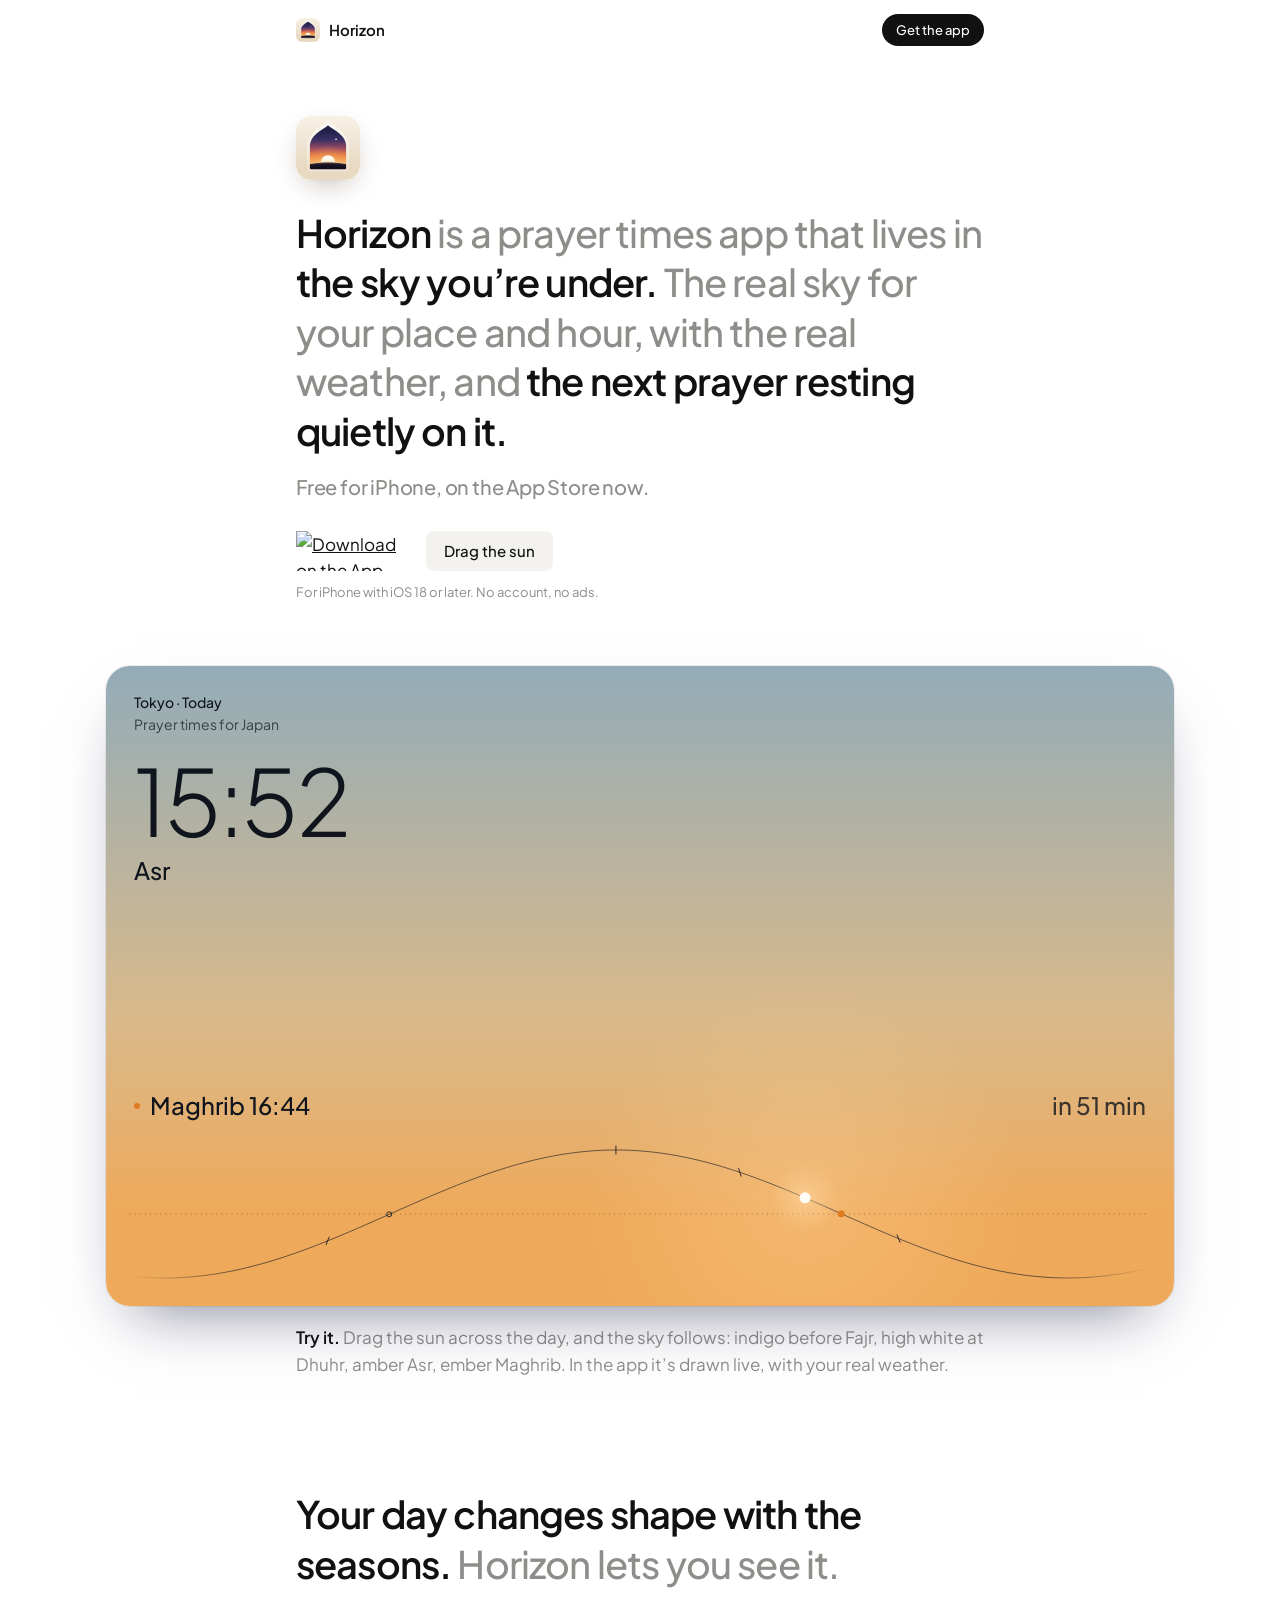
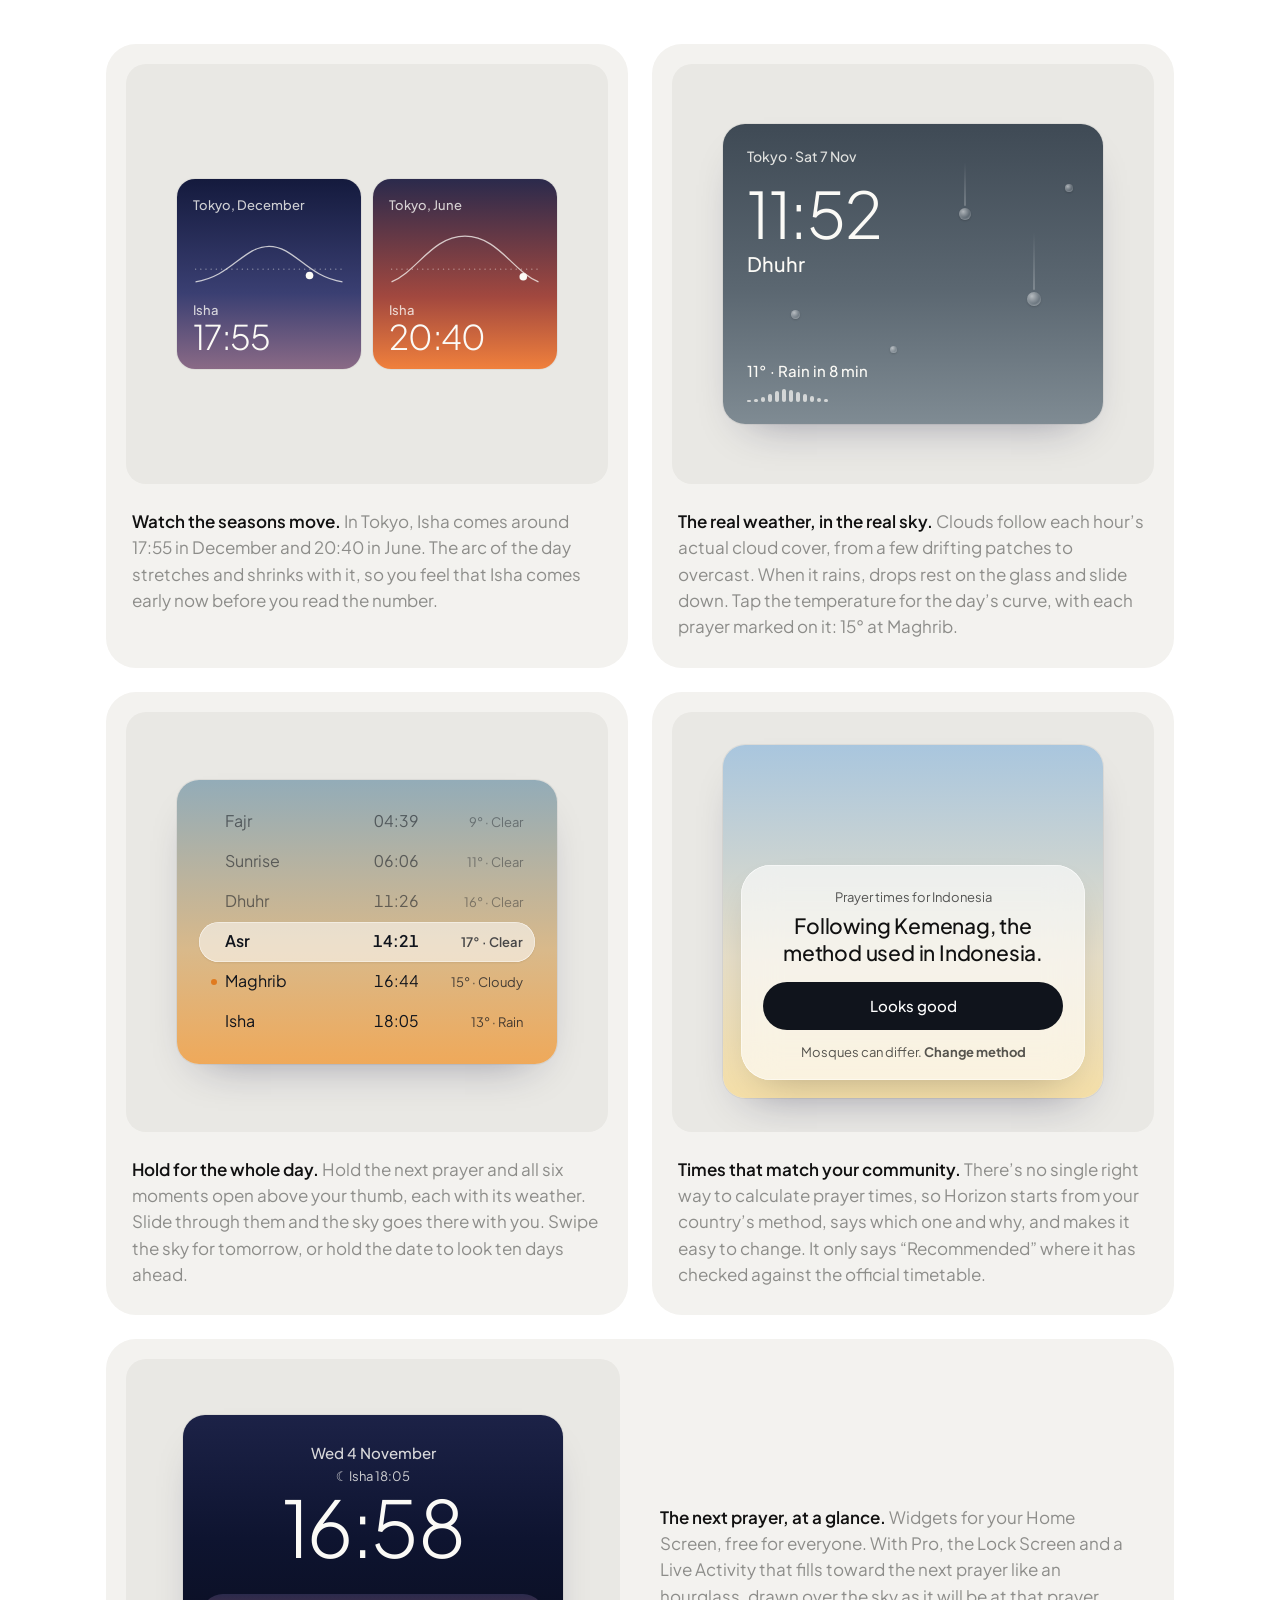
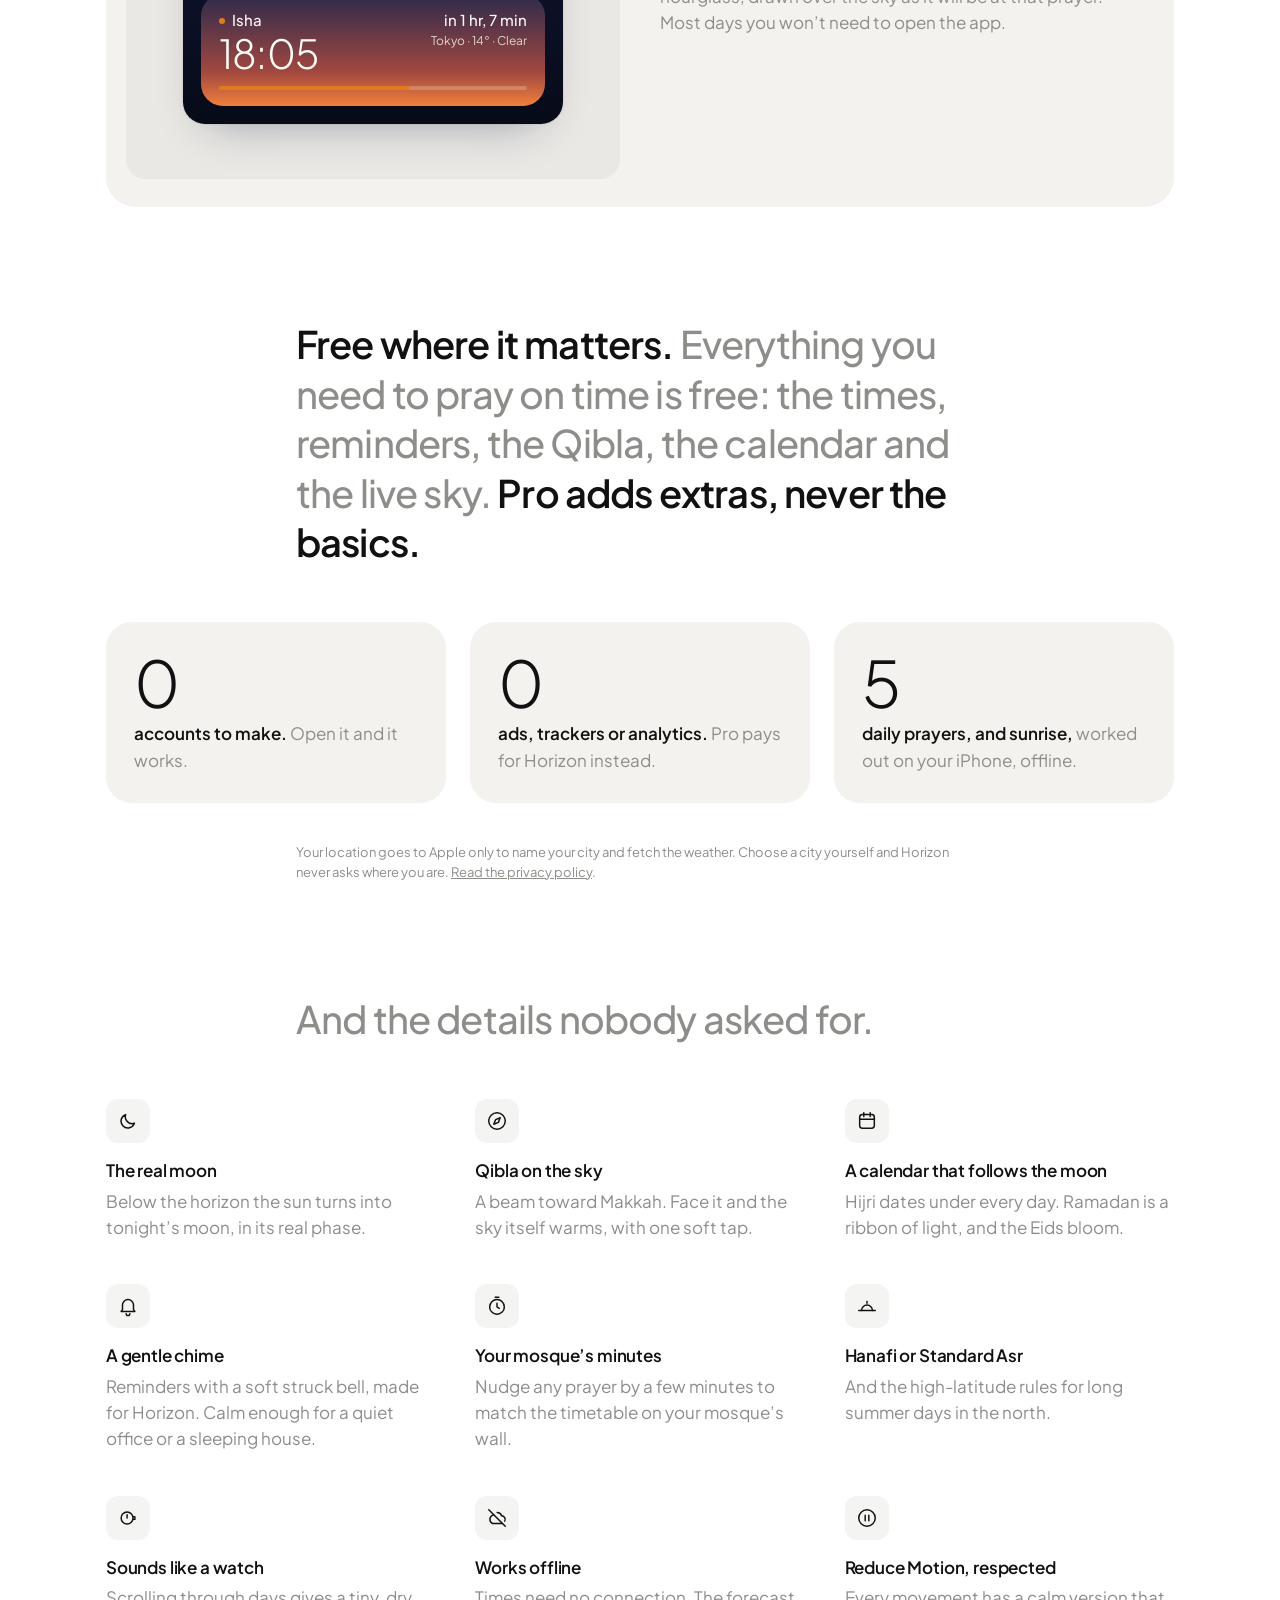
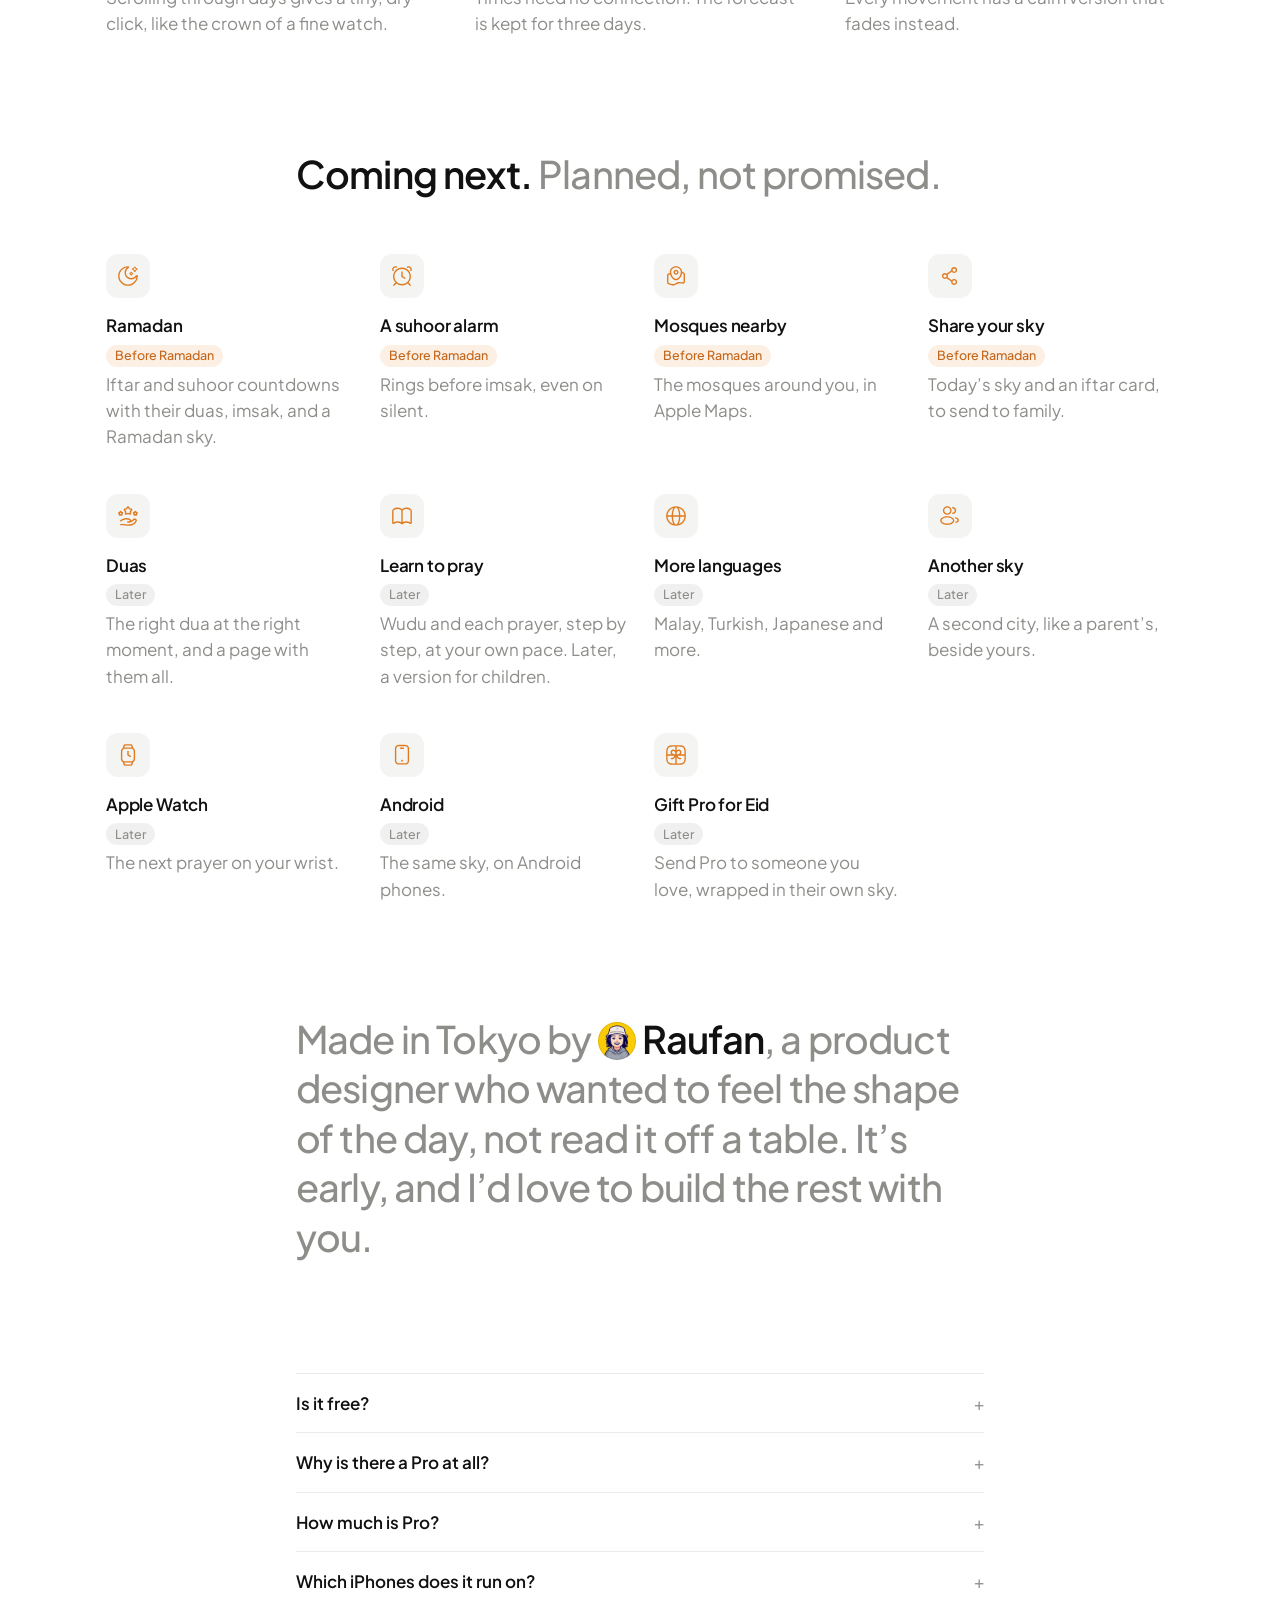
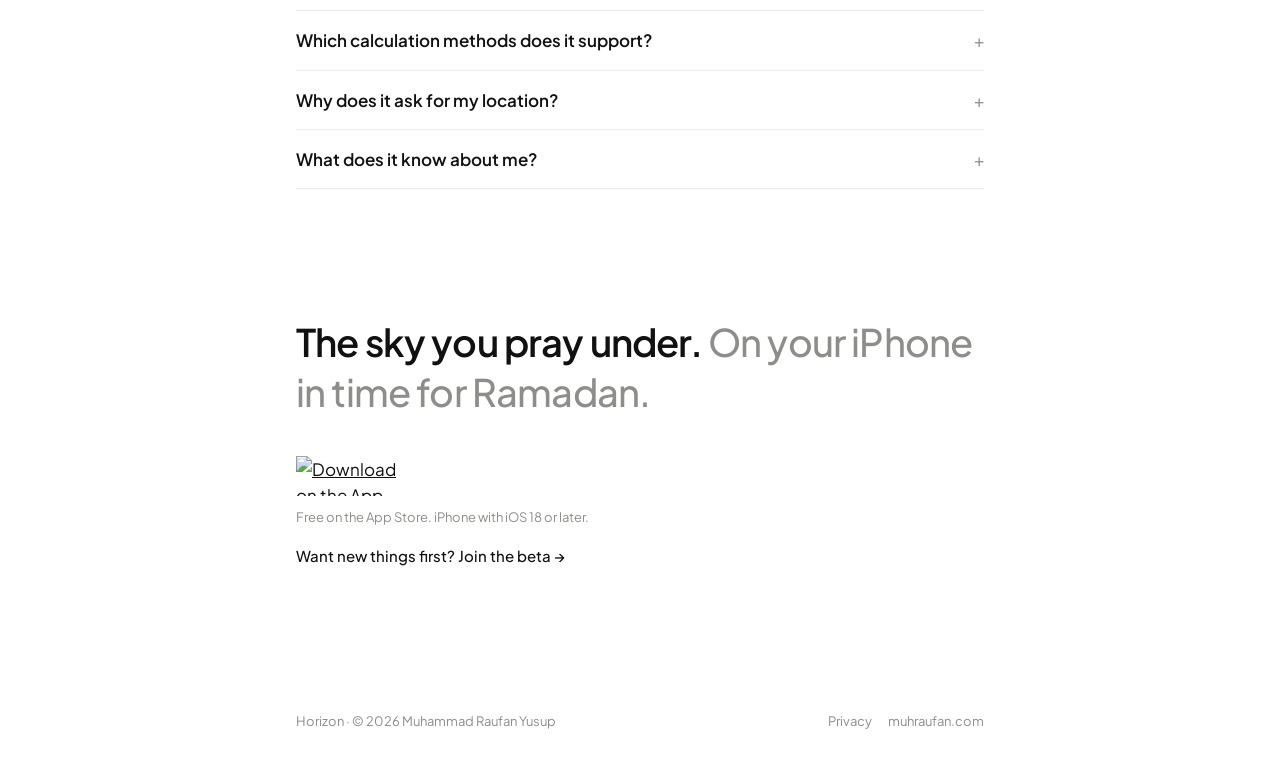
==== commit 1fcbf403: "Horizon is on the App Store: download buttons replace the beta and the launch list" ====
--- a/index.html
+++ b/index.html
@@ -3,6 +3,7 @@
 <head>
 <meta charset="utf-8">
 <meta name="viewport" content="width=device-width, initial-scale=1">
+<meta name="apple-itunes-app" content="app-id=6830726379">
 <title>Horizon: prayer times in the sky you’re under</title>
 <meta name="description" content="Horizon is a prayer times app for iPhone, drawn on the live sky above you with your real weather. Free, with no ads and no account.">
 <meta property="og:title" content="Horizon: prayer times in the sky you’re under">
@@ -13,24 +14,23 @@
 <link rel="preconnect" href="https://fonts.googleapis.com">
 <link rel="preconnect" href="https://fonts.gstatic.com" crossorigin>
 <link href="https://fonts.googleapis.com/css2?family=Plus+Jakarta+Sans:wght@300;400;500;600&display=swap" rel="stylesheet">
-<link rel="stylesheet" href="style.css?v=11">
+<link rel="stylesheet" href="style.css?v=14">
 </head>
 <body>
 <header class="bar">
   <a class="brand" href="#"><img src="assets/icon.png" alt=""><span>Horizon</span></a>
-  <a class="pill dark small" href="https://testflight.apple.com/join/UGaWKfAn">Join the beta</a>
+  <a class="pill dark small" href="https://apps.apple.com/app/horizon-prayer-times-qibla/id6830726379">Get the app</a>
 </header>
 
 <main>
   <div class="column hero">
     <img class="icon" src="assets/icon.png" alt="Horizon's icon: a window onto a glowing horizon">
     <p class="lede"><b>Horizon</b> is a prayer times app that lives in <b>the sky you’re under.</b> The real sky for your place and hour, with the real weather, and <b>the next prayer resting quietly on it.</b></p>
-    <p class="sub">Free for iPhone. Coming before Ramadan.</p>
+    <p class="sub">Free for iPhone, on the App Store now.</p>
     <div class="actions">
-      <a class="pill dark" href="https://testflight.apple.com/join/UGaWKfAn">Join the beta</a>
+      <a class="store" href="https://apps.apple.com/app/horizon-prayer-times-qibla/id6830726379"><img src="https://toolbox.marketingtools.apple.com/api/v2/badges/download-on-the-app-store/black/en-us" alt="Download on the App Store" width="120" height="40"></a>
       <a class="pill light" href="#sky">Drag the sun</a>
     </div>
-    <p class="aside"><a href="#launch">Not into betas? Get an email at launch <span aria-hidden="true">&rarr;</span></a></p>
     <p class="fine">For iPhone with iOS 18 or later. No account, no ads.</p>
   </div>
 
@@ -191,20 +191,11 @@
     <details><summary>What does it know about me?</summary><p>Only your settings, kept on your iPhone. There’s no account. Nothing reaches me unless you send feedback, and then only your note, your city and your method, so I can check your times. Apple receives your location to name your city and get the weather. <a href="privacy.html">The privacy policy</a> has every detail.</p></details>
   </section>
 
-  <section class="column ending" id="beta">
-    <p class="lede"><b>The sky you pray under.</b> Join the beta and help shape it before Ramadan.</p>
-    <div class="actions"><a class="pill dark" href="https://testflight.apple.com/join/UGaWKfAn">Join the beta</a></div>
-    <p class="fine">Free, through TestFlight. iPhone with iOS 18 or later.</p>
-    <form class="launch" id="launch" novalidate>
-      <p class="body"><b>Rather wait for the App Store?</b> I&rsquo;ll send you one email when Horizon is out.</p>
-      <div class="field">
-        <label class="hidden" for="launch-email">Email address</label>
-        <input id="launch-email" name="email" type="email" inputmode="email" autocomplete="email" autocapitalize="off" spellcheck="false" placeholder="you@example.com" required>
-        <input class="hidden" name="website" tabindex="-1" autocomplete="off" aria-hidden="true">
-        <button class="pill light" type="submit">Email me at launch</button>
-      </div>
-      <p class="fine" id="launch-note" aria-live="polite">Only for this email. Never shared, and deleted once it&rsquo;s sent. <a href="privacy.html#launch">Privacy</a></p>
-    </form>
+  <section class="column ending" id="download">
+    <p class="lede"><b>The sky you pray under.</b> On your iPhone in time for Ramadan.</p>
+    <div class="actions"><a class="store" href="https://apps.apple.com/app/horizon-prayer-times-qibla/id6830726379"><img src="https://toolbox.marketingtools.apple.com/api/v2/badges/download-on-the-app-store/black/en-us" alt="Download on the App Store" width="120" height="40"></a></div>
+    <p class="fine">Free on the App Store. iPhone with iOS 18 or later.</p>
+    <p class="aside"><a href="https://testflight.apple.com/join/UGaWKfAn">Want new things first? Join the beta <span aria-hidden="true">&rarr;</span></a></p>
   </section>
 </main>
 
@@ -360,35 +351,6 @@
 })();
 </script>
 <!-- Cloudflare Web Analytics: counts visits, with no cookies. The app itself has no analytics. -->
-<script>
-// "Email me at launch": one address to the launch list in the feedback inbox's sheet.
-(() => {
-  const form = document.getElementById("launch"), note = document.getElementById("launch-note");
-  const input = form.elements.email, button = form.querySelector("button");
-  const endpoint = "https://script.google.com/macros/s/AKfycbzw60AAQfEOnHbodMRu7Mw2ppKN4ZD_KpJCv-_c3Fc2UtHHFIOhPKiVFhI7VUch7FK_zQ/exec";
-  const usual = note.innerHTML;
-  const say = (text, state) => { note.textContent = text; form.dataset.state = state || ""; };
-  input.addEventListener("input", () => { if (form.dataset.state === "error") { note.innerHTML = usual; form.dataset.state = ""; } });
-  form.addEventListener("submit", async e => {
-    e.preventDefault();
-    const email = input.value.trim();
-    if (!/^[^\s@]+@[^\s@]+\.[^\s@]+$/.test(email)) { say("Enter an email address, like name@example.com.", "error"); input.focus(); return; }
-    button.disabled = true; button.textContent = "Sending\u2026";
-    try {
-      // Plain text keeps it a simple request, so the browser sends it without asking first.
-      const response = await fetch(endpoint, { method: "POST", headers: { "Content-Type": "text/plain;charset=utf-8" },
-        body: JSON.stringify({ app: "horizon", kind: "launch", email, website: form.elements.website.value, language: navigator.language }) });
-      const result = await response.json();
-      if (!result.ok) throw new Error(result.error);
-      form.querySelector(".field").hidden = true;
-      say(`Thanks. I\u2019ll email ${email} once, when Horizon is on the App Store.`, "done");
-    } catch {
-      button.disabled = false; button.textContent = "Email me at launch";
-      say("That didn\u2019t send. Check your connection and try again.", "error");
-    }
-  });
-})();
-</script>
 <script defer src='https://static.cloudflareinsights.com/beacon.min.js' data-cf-beacon='{"token": "9be67d84eddb4118a91da11cb8d11620"}'></script>
 </body>
 </html>
--- a/style.css
+++ b/style.css
@@ -51,7 +51,7 @@
 /* Not open yet: shown, but quiet and not pressable. */
 .pill.off { opacity: 0.38; cursor: default; }
 .pill.small { height: 32px; padding: 0 14px; font-size: 13px; border-radius: 16px; }
-.actions { display: flex; gap: 10px; flex-wrap: wrap; margin-top: 30px; }
+.actions { display: flex; gap: 10px; flex-wrap: wrap; align-items: center; margin-top: 30px; }
 
 /* Column and type */
 .column { max-width: var(--column); margin: 0 auto; padding: 0 16px; }
@@ -252,16 +252,11 @@
   .demo { height: 640px; }
 }
 
-/* Email me at launch: a quiet second way in, under the beta button. */
-.launch { margin-top: 40px; padding-top: 28px; border-top: 1px solid var(--line); }
-.launch .field { display: flex; gap: 10px; flex-wrap: wrap; margin-top: 16px; }
-.launch input[type=email] { flex: 1 1 220px; min-width: 0; height: 44px; padding: 0 16px; border-radius: 22px; border: 1px solid var(--line);
-  background: #fff; font: inherit; font-size: 16px; color: var(--ink); outline: none; transition: border-color 0.15s ease, box-shadow 0.15s ease; }
-.launch input[type=email]:focus { border-color: var(--accent); box-shadow: 0 0 0 3px rgba(224, 122, 31, 0.18); }
-.launch button { height: 44px; border-radius: 22px; padding: 0 20px; }
-.launch button:disabled { opacity: 0.6; cursor: default; }
-.launch[data-state=error] .fine { color: #b3261e; }
-.launch[data-state=done] .fine { color: var(--ink); margin-top: 16px; }
+/* Apple's App Store badge, unaltered, at the pills' 40px. Buttons beside it take its 8px corners. */
+.store { display: inline-flex; border-radius: 8px; transition: transform 0.15s ease; }
+.store img { display: block; height: 40px; width: auto; }
+.store:active { transform: scale(0.97); }
+.actions:has(.store) .pill { border-radius: 8px; }
 .hidden { position: absolute; width: 1px; height: 1px; overflow: hidden; clip: rect(0 0 0 0); white-space: nowrap; }
 .aside { font-size: 15px; margin: 16px 0 0; }
 .aside a { color: var(--ink); text-decoration: none; font-weight: 500; }
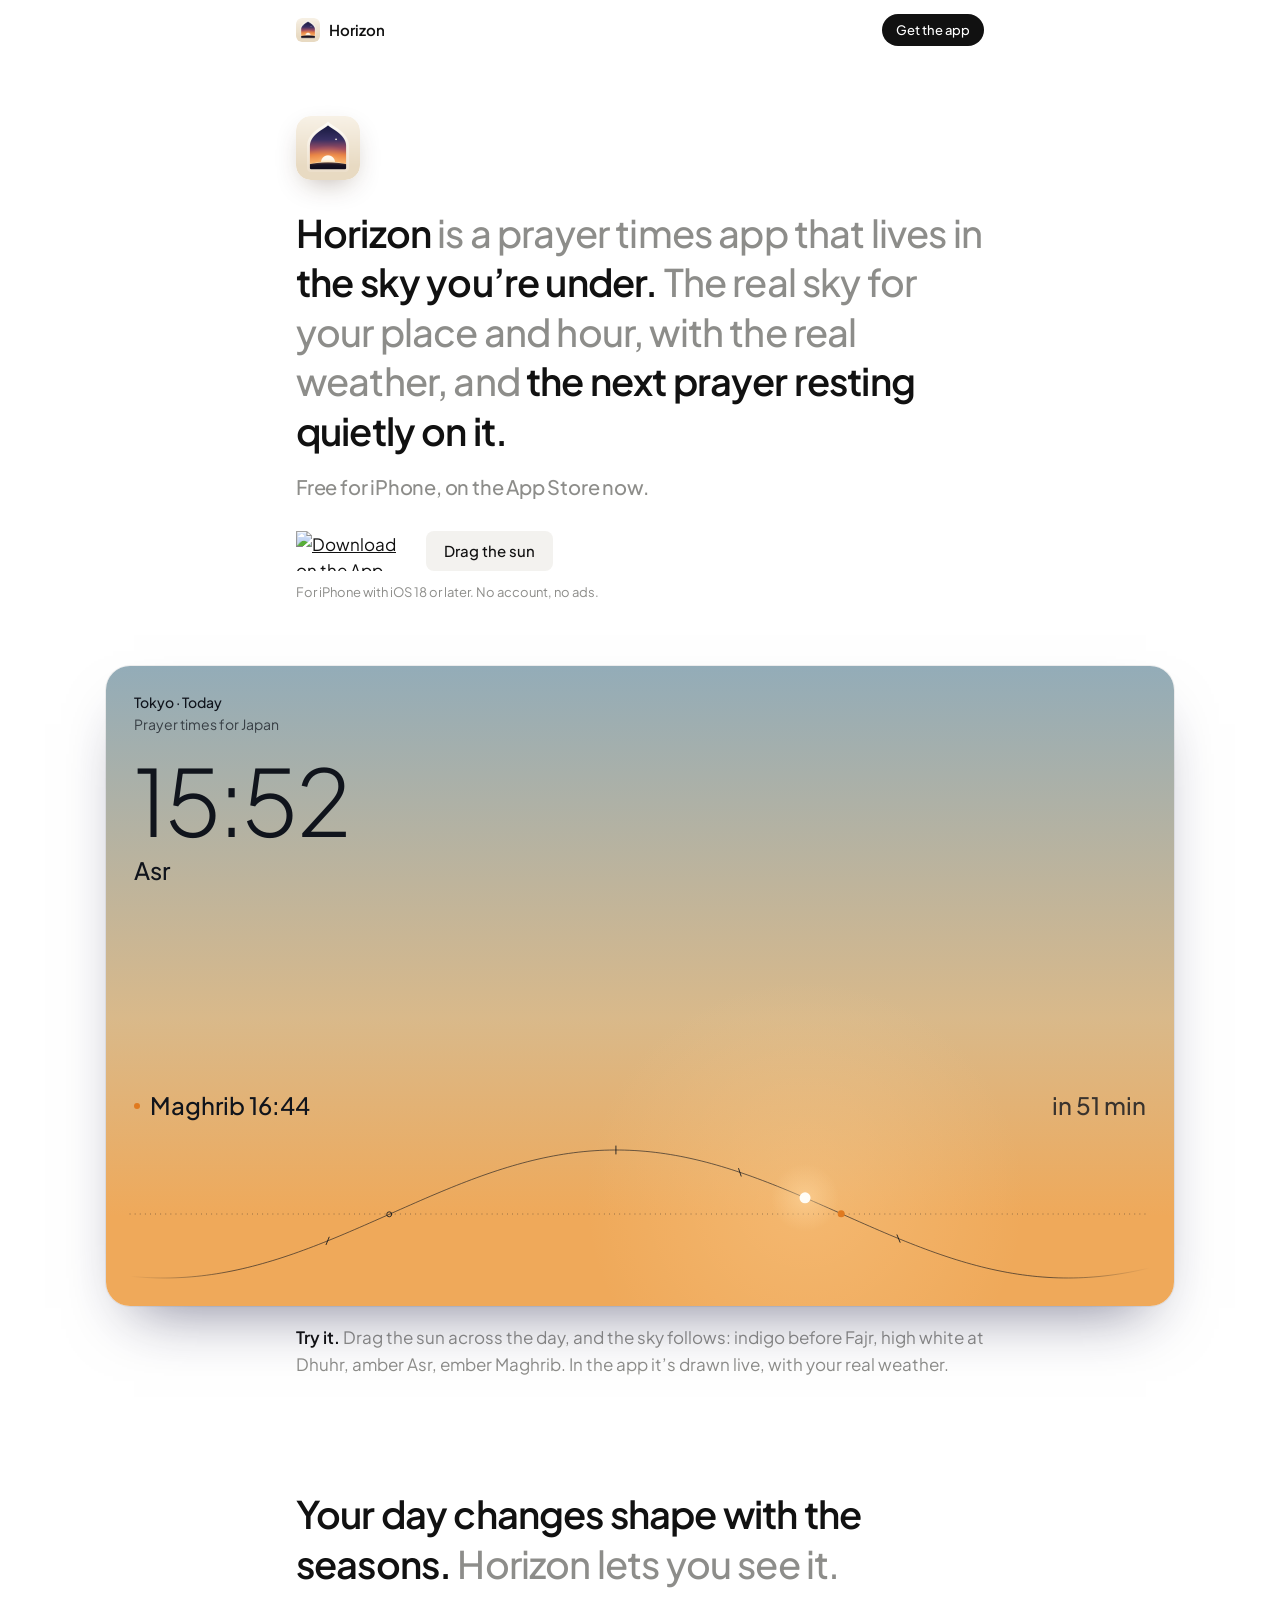
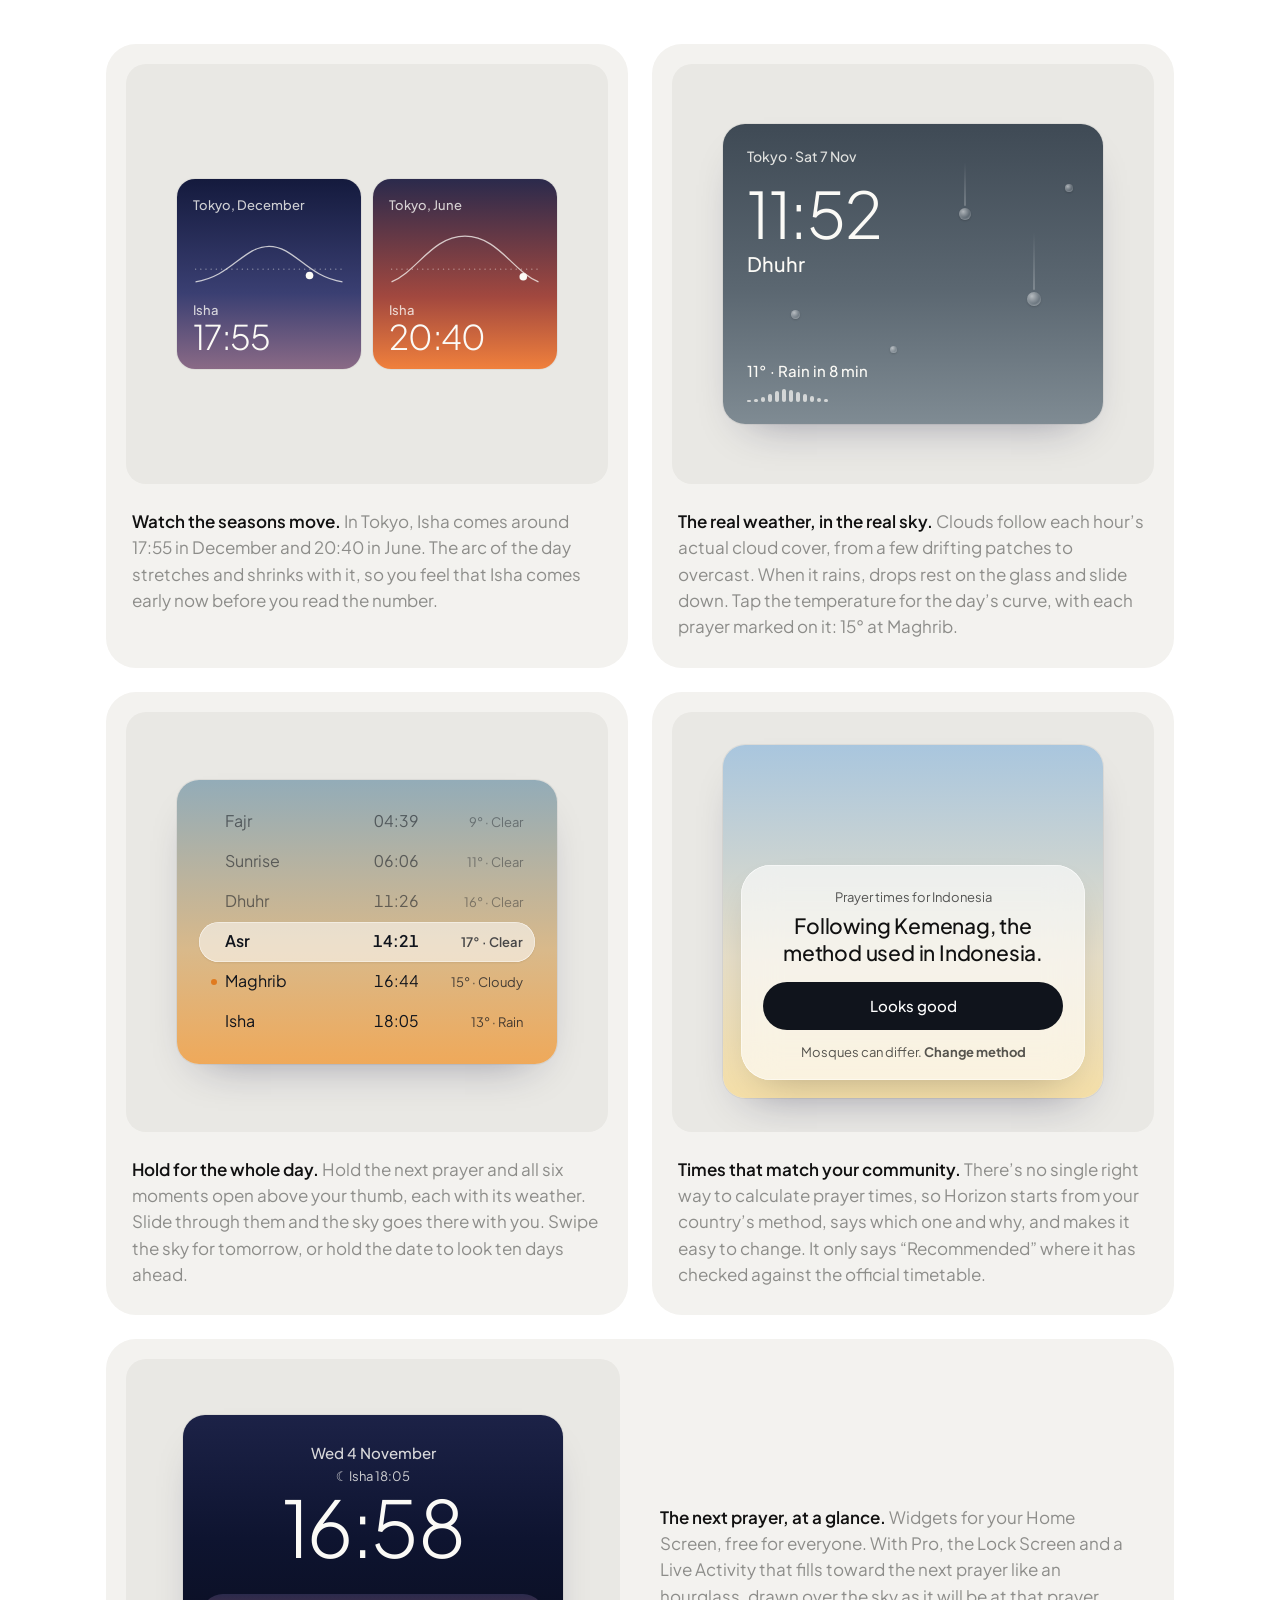
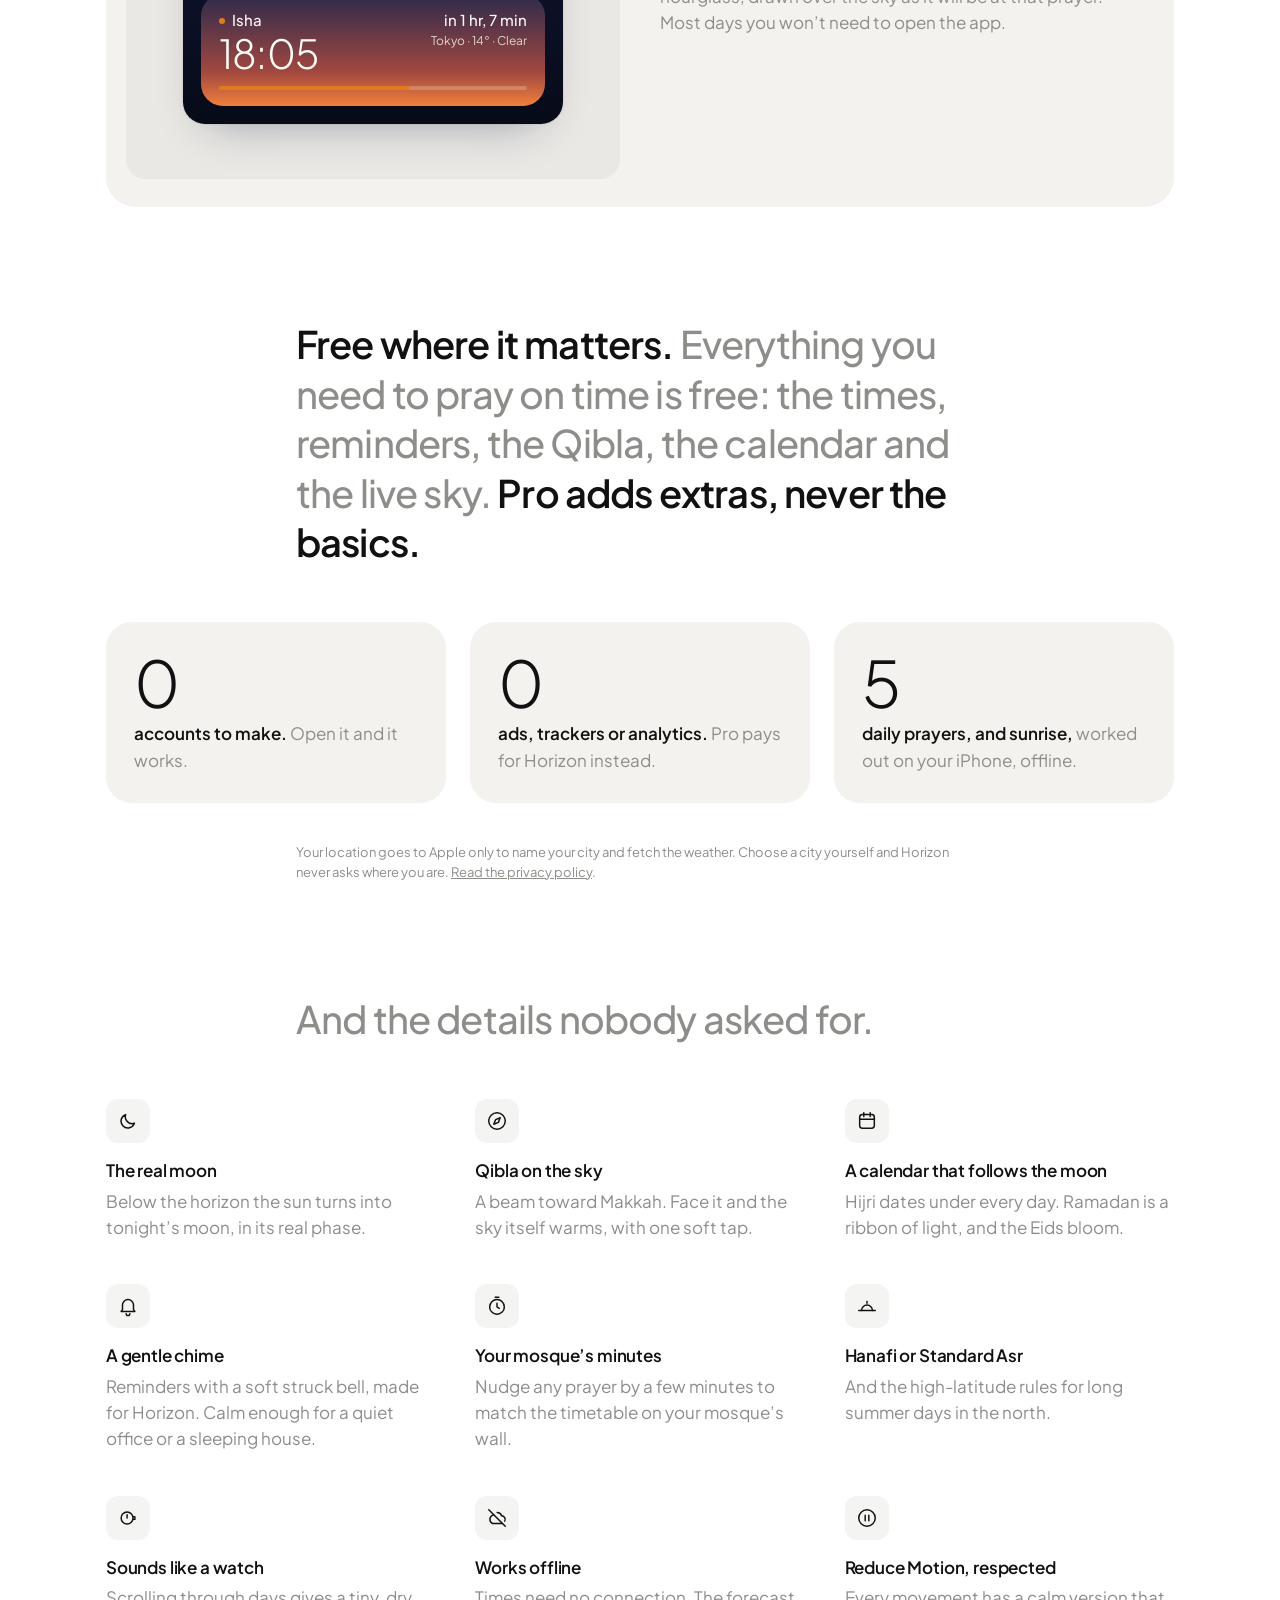
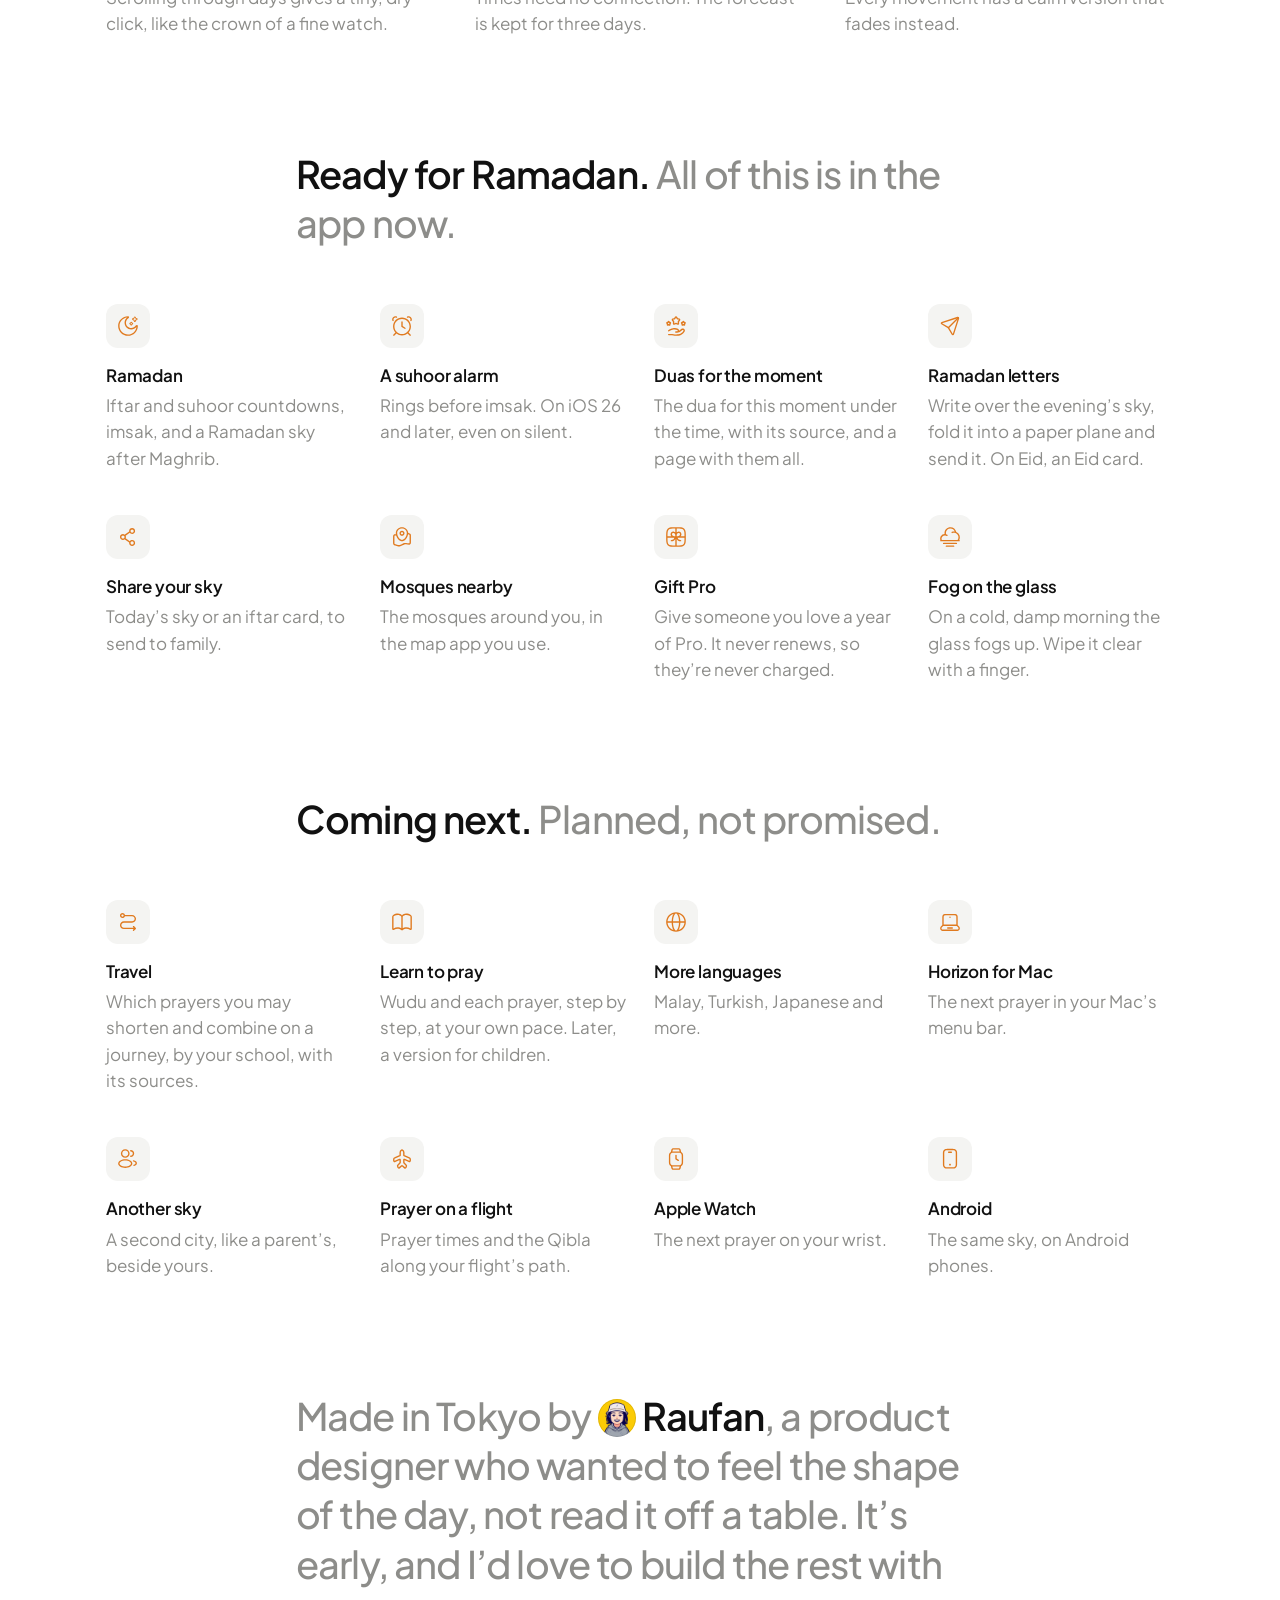
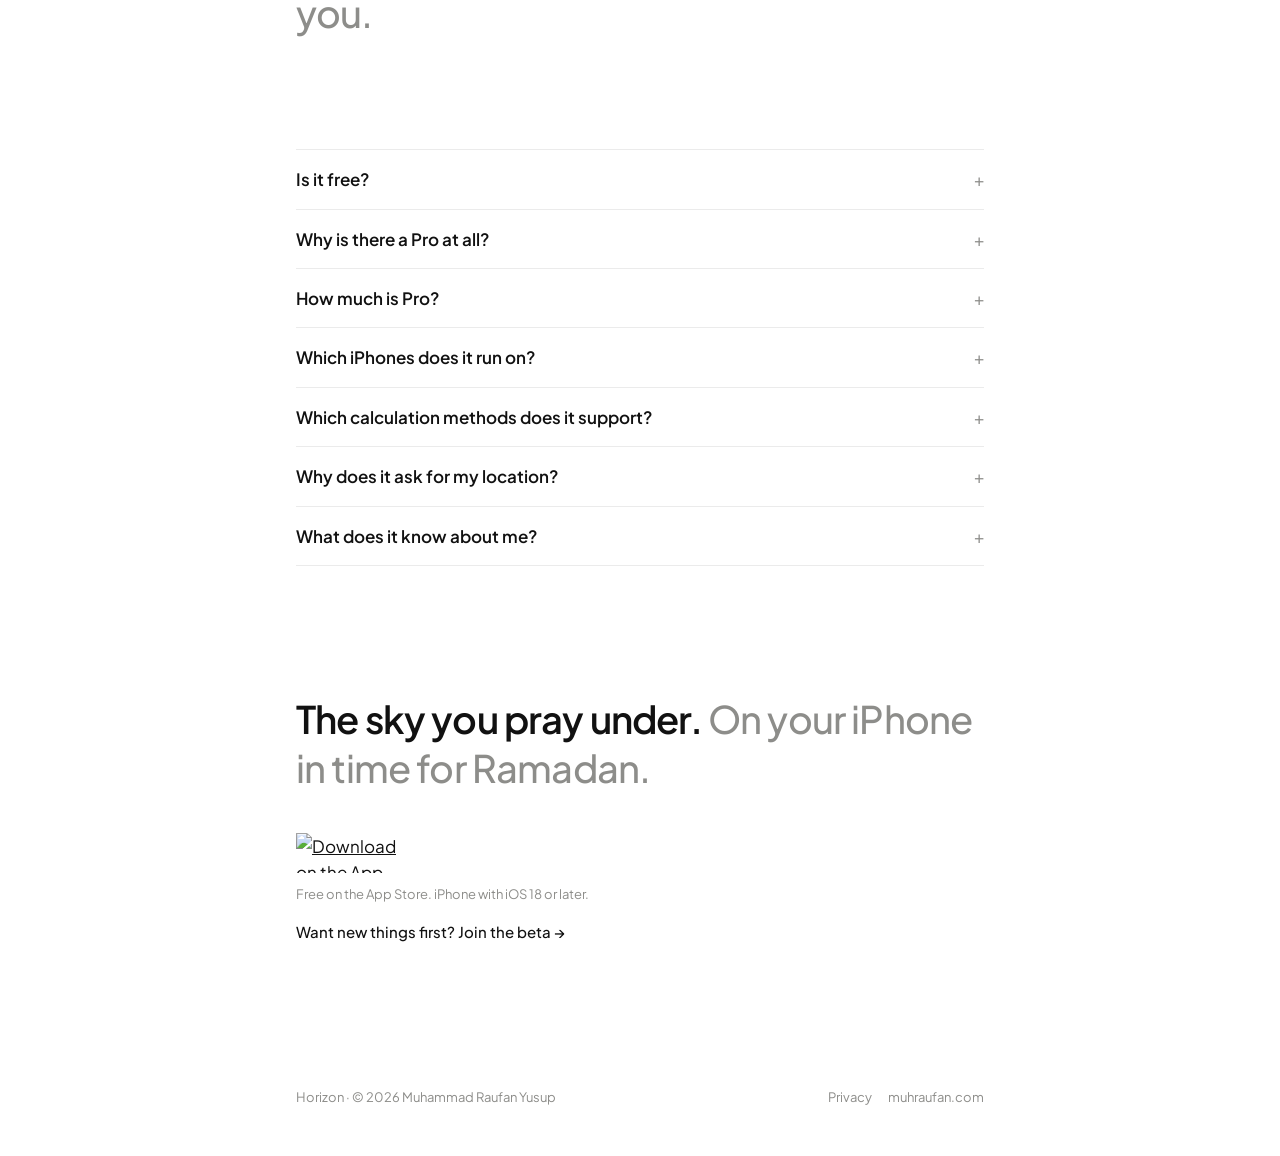
==== commit c6805c18: "Ready for Ramadan for what shipped, and Coming next matching the app" ====
--- a/index.html
+++ b/index.html
@@ -14,7 +14,7 @@
 <link rel="preconnect" href="https://fonts.googleapis.com">
 <link rel="preconnect" href="https://fonts.gstatic.com" crossorigin>
 <link href="https://fonts.googleapis.com/css2?family=Plus+Jakarta+Sans:wght@300;400;500;600&display=swap" rel="stylesheet">
-<link rel="stylesheet" href="style.css?v=14">
+<link rel="stylesheet" href="style.css?v=15">
 </head>
 <body>
 <header class="bar">
@@ -160,20 +160,31 @@
     </div>
   </section>
 
+  <section class="grid-wide" id="ramadan">
+    <p class="lede"><b>Ready for Ramadan.</b> All of this is in the app now.</p>
+    <div class="grid3 roadmap">
+      <div class="item"><span class="icon"><svg aria-hidden="true" xmlns="http://www.w3.org/2000/svg" viewBox="0 0 24 24" fill="none"><path fill-rule="evenodd" clip-rule="evenodd" d="M20.3655 2.12433C20.0384 1.29189 18.8624 1.29189 18.5353 2.12433L18.1073 3.21354L17.0227 3.6429C16.1933 3.97121 16.1933 5.14713 17.0227 5.47544L18.1073 5.90481L18.5353 6.99401C18.8624 7.82645 20.0384 7.82646 20.3655 6.99402L20.7935 5.90481L21.8781 5.47544C22.7075 5.14714 22.7075 3.97121 21.8781 3.6429L20.7935 3.21354L20.3655 2.12433ZM19.4504 2.52989L19.8651 3.58533C19.9648 3.83891 20.165 4.04027 20.4188 4.14073L21.4759 4.55917L20.4188 4.97762C20.165 5.07808 19.9648 5.27943 19.8651 5.53301L19.4504 6.58846L19.0357 5.53301C18.936 5.27943 18.7358 5.07808 18.482 4.97762L17.4249 4.55917L18.482 4.14073C18.7358 4.04027 18.936 3.83891 19.0357 3.58533L19.4504 2.52989ZM16.4981 7.94681C16.171 7.11437 14.9951 7.11437 14.668 7.94681L14.5134 8.34008L14.1222 8.49497C13.2928 8.82328 13.2928 9.9992 14.1222 10.3275L14.5134 10.4824L14.668 10.8757C14.9951 11.7081 16.171 11.7081 16.4981 10.8757L16.6526 10.4824L17.0439 10.3275C17.8733 9.9992 17.8733 8.82328 17.0439 8.49497L16.6526 8.34008L16.4981 7.94681ZM15.583 8.35237L15.7243 8.71188C15.824 8.96545 16.0242 9.16681 16.278 9.26727L16.6417 9.41124L16.278 9.55521C16.0242 9.65567 15.824 9.85703 15.7243 10.1106L15.583 10.4701L15.4418 10.1106C15.3421 9.85703 15.1419 9.65567 14.8881 9.55521L14.5244 9.41124L14.8881 9.26727C15.1419 9.16681 15.3421 8.96545 15.4418 8.71188L15.583 8.35237Z" fill="currentColor"/><path fill-rule="evenodd" clip-rule="evenodd" d="M11.0174 2.80157C6.37072 3.29221 2.75 7.22328 2.75 12C2.75 17.1086 6.89137 21.25 12 21.25C16.7767 21.25 20.7078 17.6293 21.1984 12.9826C19.8717 14.6669 17.8126 15.75 15.5 15.75C11.4959 15.75 8.25 12.5041 8.25 8.5C8.25 6.18738 9.33315 4.1283 11.0174 2.80157ZM1.25 12C1.25 6.06294 6.06294 1.25 12 1.25C12.7166 1.25 13.0754 1.82126 13.1368 2.27627C13.196 2.71398 13.0342 3.27065 12.531 3.57467C10.8627 4.5828 9.75 6.41182 9.75 8.5C9.75 11.6756 12.3244 14.25 15.5 14.25C17.5882 14.25 19.4172 13.1373 20.4253 11.469C20.7293 10.9658 21.286 10.804 21.7237 10.8632C22.1787 10.9246 22.75 11.2834 22.75 12C22.75 17.9371 17.9371 22.75 12 22.75C6.06294 22.75 1.25 17.9371 1.25 12Z" fill="currentColor"/></svg></span><h3>Ramadan</h3><p>Iftar and suhoor countdowns, imsak, and a Ramadan sky after Maghrib.</p></div>
+      <div class="item"><span class="icon"><svg aria-hidden="true" xmlns="http://www.w3.org/2000/svg" viewBox="0 0 24 24" fill="none"><path d="M4.8 2.75C5.11578 2.75 5.41291 2.82088 5.67818 2.9469C6.05232 3.12463 6.49971 2.96541 6.67745 2.59127C6.85518 2.21713 6.69596 1.76974 6.32182 1.59201C5.85969 1.37247 5.3431 1.25 4.8 1.25C2.83939 1.25 1.25 2.83939 1.25 4.8C1.25 5.3431 1.37247 5.85968 1.59201 6.32182C1.76974 6.69596 2.21713 6.85518 2.59127 6.67745C2.96541 6.49971 3.12463 6.05232 2.9469 5.67818C2.82088 5.41291 2.75 5.11578 2.75 4.8C2.75 3.66782 3.66782 2.75 4.8 2.75Z" fill="currentColor"/> <path d="M18.3218 2.9469C18.5871 2.82088 18.8842 2.75 19.2 2.75C20.3322 2.75 21.25 3.66782 21.25 4.8C21.25 5.11578 21.1791 5.41291 21.0531 5.67818C20.8754 6.05232 21.0346 6.49971 21.4087 6.67745C21.7829 6.85518 22.2302 6.69596 22.408 6.32182C22.6275 5.85968 22.75 5.3431 22.75 4.8C22.75 2.83939 21.1606 1.25 19.2 1.25C18.6569 1.25 18.1403 1.37247 17.6782 1.59201C17.304 1.76974 17.1448 2.21713 17.3225 2.59127C17.5003 2.96541 17.9477 3.12463 18.3218 2.9469Z" fill="currentColor"/> <path d="M12.75 7.5C12.75 7.08579 12.4142 6.75 12 6.75C11.5858 6.75 11.25 7.08579 11.25 7.5V12.5C11.25 12.7586 11.3832 12.9989 11.6025 13.136L14.8025 15.136C15.1537 15.3555 15.6165 15.2488 15.836 14.8975C16.0555 14.5462 15.9487 14.0835 15.5975 13.864L12.75 12.0843V7.5Z" fill="currentColor"/> <path fill-rule="evenodd" clip-rule="evenodd" d="M12 2.75C6.61522 2.75 2.24999 7.11522 2.24999 12.5C2.24999 15.0498 3.22874 17.3709 4.83104 19.1083L2.46966 21.4697C2.17677 21.7626 2.17677 22.2374 2.46966 22.5303C2.76256 22.8232 3.23743 22.8232 3.53032 22.5303L5.93007 20.1306C7.59558 21.4572 9.7052 22.25 12 22.25C14.2948 22.25 16.4044 21.4572 18.0699 20.1306L20.4697 22.5303C20.7626 22.8232 21.2374 22.8232 21.5303 22.5303C21.8232 22.2374 21.8232 21.7626 21.5303 21.4697L19.1689 19.1083C20.7712 17.3709 21.75 15.0498 21.75 12.5C21.75 7.11522 17.3848 2.75 12 2.75ZM3.74999 12.5C3.74999 7.94365 7.44364 4.25 12 4.25C16.5563 4.25 20.25 7.94365 20.25 12.5C20.25 17.0563 16.5563 20.75 12 20.75C7.44364 20.75 3.74999 17.0563 3.74999 12.5Z" fill="currentColor"/></svg></span><h3>A suhoor alarm</h3><p>Rings before imsak. On iOS 26 and later, even on silent.</p></div>
+      <div class="item"><span class="icon"><svg aria-hidden="true" xmlns="http://www.w3.org/2000/svg" viewBox="0 0 24 24" fill="none"><path fill-rule="evenodd" clip-rule="evenodd" d="M12 2.90049C11.8811 3.07699 11.7346 3.33717 11.5164 3.72853L11.3853 3.96367C11.3756 3.98113 11.3655 3.99938 11.3551 4.01827C11.2466 4.21557 11.0991 4.48359 10.8555 4.66849C10.6074 4.85681 10.3083 4.92266 10.0944 4.96974C10.0741 4.97421 10.0546 4.97851 10.0359 4.98273L9.78136 5.04032C9.31618 5.14557 9.02629 5.21294 8.83149 5.28104C8.95194 5.462 9.15411 5.70102 9.48207 6.08453L9.6556 6.28745C9.66837 6.30237 9.68167 6.31778 9.69541 6.33367C9.84315 6.50471 10.0397 6.73224 10.1306 7.02438C10.2205 7.31348 10.19 7.61259 10.1668 7.84122C10.1646 7.86257 10.1625 7.88331 10.1605 7.90336L10.1343 8.1741C10.0874 8.65774 10.0586 8.9706 10.0594 9.19191C10.2516 9.12379 10.5149 9.0042 10.9166 8.81921L11.155 8.70948C11.1725 8.7014 11.1909 8.69281 11.21 8.68386C11.4078 8.59128 11.6885 8.45994 12 8.45994C12.3116 8.45994 12.5922 8.59128 12.7901 8.68386C12.8092 8.69281 12.8276 8.7014 12.8451 8.70948L13.0834 8.81921C13.4852 9.00421 13.7485 9.1238 13.9407 9.19191C13.9415 8.9706 13.9126 8.65774 13.8658 8.1741L13.8395 7.90336C13.8376 7.88331 13.8355 7.86257 13.8333 7.84123C13.8101 7.61259 13.7796 7.31348 13.8695 7.02438C13.9604 6.73224 14.1569 6.5047 14.3047 6.33367C14.3184 6.31778 14.3317 6.30237 14.3445 6.28744L14.518 6.08453C14.846 5.70102 15.0481 5.462 15.1686 5.28104C14.9738 5.21294 14.6839 5.14557 14.2187 5.04032L13.9642 4.98273C13.9455 4.97851 13.926 4.97421 13.9057 4.96974C13.6918 4.92266 13.3926 4.85681 13.1446 4.66849C12.901 4.48359 12.7535 4.21556 12.6449 4.01826C12.6345 3.99937 12.6245 3.98113 12.6148 3.96367L12.4837 3.72853C12.2655 3.33717 12.119 3.07699 12 2.90049ZM14.153 9.2502C14.1541 9.25023 14.1547 9.25028 14.1547 9.25029L14.153 9.2502ZM9.84536 9.25029C9.84538 9.25028 9.84597 9.25023 9.8471 9.2502L9.84536 9.25029ZM10.8832 1.88484C11.0989 1.60321 11.451 1.25 12 1.25C12.5491 1.25 12.9012 1.60321 13.1169 1.88484C13.3246 2.15604 13.5372 2.53751 13.7683 2.9524C13.7768 2.96761 13.7853 2.98287 13.7939 2.99817L13.9249 3.23332C13.9617 3.29934 13.9902 3.35037 14.0155 3.39412C14.0325 3.42352 14.0458 3.44573 14.0565 3.46286C14.0733 3.46751 14.0946 3.47303 14.1219 3.47967C14.1689 3.49111 14.2236 3.50351 14.2952 3.51971L14.5497 3.5773C14.5671 3.58123 14.5844 3.58514 14.6017 3.58905C15.0486 3.69009 15.4657 3.78439 15.7807 3.90852C16.122 4.04302 16.5343 4.28543 16.6932 4.79638C16.8496 5.29916 16.6571 5.73321 16.4627 6.0421C16.28 6.3323 15.998 6.66198 15.6916 7.02013L15.4845 7.26233C15.4357 7.31933 15.3982 7.36328 15.3663 7.40179C15.3401 7.43338 15.322 7.45619 15.3091 7.4734C15.3108 7.5291 15.3179 7.60752 15.3325 7.75868L15.3637 8.08034C15.4102 8.55958 15.4527 8.997 15.4373 9.3415C15.4214 9.69943 15.3369 10.1785 14.9115 10.5015C14.4737 10.8337 13.9847 10.7689 13.6378 10.6695C13.3132 10.5765 12.9231 10.3969 12.5049 10.2042C12.4887 10.1967 12.4724 10.1892 12.4561 10.1817L12.2178 10.072C12.1507 10.0411 12.0994 10.0175 12.0549 9.99788C12.0329 9.9882 12.0149 9.98052 12 9.97438C11.9851 9.98052 11.9671 9.9882 11.9452 9.99788C11.9006 10.0175 11.8493 10.0411 11.7823 10.072L11.544 10.1817C11.5277 10.1892 11.5114 10.1967 11.4952 10.2042C11.0769 10.3969 10.6869 10.5765 10.3622 10.6695C10.0154 10.7689 9.52632 10.8337 9.08861 10.5015C8.66314 10.1785 8.5787 9.69943 8.56276 9.3415C8.54741 8.997 8.58985 8.5596 8.63635 8.08037C8.63799 8.06344 8.63964 8.04646 8.64129 8.02942L8.66753 7.75868C8.68217 7.60752 8.68932 7.5291 8.69101 7.47341C8.67807 7.45619 8.65998 7.43338 8.63382 7.4018C8.6019 7.36328 8.56434 7.31933 8.5156 7.26233L8.34207 7.05941C8.33084 7.04628 8.31963 7.03318 8.30846 7.02011C8.00211 6.66197 7.7201 6.33229 7.53742 6.0421C7.34297 5.73321 7.15048 5.29916 7.30683 4.79638C7.46572 4.28543 7.87809 4.04302 8.21938 3.90852C8.53436 3.78439 8.95149 3.69009 9.39839 3.58905C9.41566 3.58515 9.43298 3.58123 9.45034 3.5773L9.70488 3.51971C9.77649 3.50351 9.83117 3.49112 9.87817 3.47967C9.90546 3.47302 9.92673 3.46751 9.94355 3.46287C9.95428 3.44573 9.96759 3.42352 9.98458 3.39412C10.0099 3.35037 10.0383 3.29934 10.0751 3.23332L10.2062 2.99817C10.2147 2.98287 10.2232 2.96761 10.2317 2.9524C10.4629 2.53751 10.6755 2.15604 10.8832 1.88484ZM4.00004 8.20162C4.0522 8.29794 4.16326 8.49454 4.34556 8.63293C4.54147 8.78165 4.77662 8.83117 4.87434 8.85175C4.88411 8.8538 4.8925 8.85557 4.89935 8.85712L4.91994 8.86178L4.88725 8.9C4.88223 8.90587 4.87618 8.91277 4.86926 8.92065C4.80069 8.99878 4.64741 9.17342 4.57669 9.40084C4.50694 9.62513 4.53208 9.85483 4.54356 9.95978C4.54473 9.97048 4.54576 9.97988 4.54654 9.98785L4.54761 9.99898C4.45331 9.95385 4.23951 9.85497 4.00004 9.85497C3.76056 9.85497 3.54676 9.95385 3.45246 9.99898L3.45354 9.98785C3.45431 9.97988 3.45534 9.97048 3.45651 9.95978C3.46799 9.85483 3.49313 9.62513 3.42338 9.40084C3.35266 9.17342 3.19938 8.99878 3.13081 8.92065C3.12389 8.91277 3.11784 8.90587 3.11282 8.9L3.08013 8.86178L3.10072 8.85712C3.10757 8.85557 3.11596 8.8538 3.12573 8.85175C3.22345 8.83117 3.4586 8.78165 3.65451 8.63293C3.83681 8.49454 3.94787 8.29794 4.00004 8.20162ZM2.93521 8.12561L2.79333 7.4985L2.93521 8.12561ZM3.40604 10.6324C3.40625 10.6338 3.40632 10.6346 3.40631 10.6346L3.40604 10.6324ZM4.59377 10.6346C4.59375 10.6346 4.59382 10.6338 4.59403 10.6324L4.59377 10.6346ZM3.14388 6.71442C3.27255 6.54641 3.54568 6.25 4.00004 6.25C4.45439 6.25 4.72752 6.54641 4.85619 6.71442C4.97727 6.87253 5.09592 7.08561 5.20509 7.28166C5.21159 7.29334 5.21806 7.30496 5.22449 7.3165L5.27315 7.40378L5.35764 7.4229C5.37051 7.42581 5.38349 7.42874 5.39656 7.43169C5.60745 7.47928 5.84248 7.53232 6.02785 7.60538C6.23885 7.68853 6.57509 7.86998 6.70472 8.28684C6.83181 8.69552 6.66662 9.03351 6.5487 9.22083C6.44219 9.39002 6.28446 9.5743 6.1396 9.74353C6.13102 9.75355 6.12249 9.76352 6.11402 9.77343L6.04105 9.85875L6.05266 9.97854C6.05392 9.99151 6.05519 10.0046 6.05646 10.0177C6.07852 10.2443 6.1022 10.4877 6.0933 10.6874C6.08383 10.9 6.03136 11.2846 5.68249 11.5494C5.32138 11.8235 4.92822 11.7562 4.71564 11.6953C4.5246 11.6405 4.30505 11.5393 4.1078 11.4483C4.09552 11.4427 4.08333 11.4371 4.07123 11.4315L4.00003 11.3987L3.92884 11.4315C3.91675 11.4371 3.90455 11.4427 3.89227 11.4483C3.69502 11.5393 3.47547 11.6405 3.28443 11.6953C3.07186 11.7562 2.67869 11.8235 2.31758 11.5494C1.96872 11.2846 1.91624 10.9 1.90677 10.6874C1.89787 10.4877 1.92155 10.2443 1.94361 10.0177C1.94488 10.0046 1.94615 9.99152 1.94741 9.97854L1.95902 9.85875L1.88605 9.77343C1.87758 9.76352 1.86905 9.75355 1.86047 9.74353C1.71561 9.5743 1.55788 9.39002 1.45137 9.22083C1.33345 9.03351 1.16826 8.69552 1.29535 8.28684C1.42498 7.86998 1.76122 7.68853 1.97222 7.60538C2.15759 7.53232 2.39262 7.47928 2.60351 7.43169C2.61658 7.42874 2.62956 7.42581 2.64243 7.4229L2.72692 7.40378L2.77558 7.3165C2.78201 7.30496 2.78848 7.29334 2.79498 7.28167C2.90415 7.08562 3.0228 6.87253 3.14388 6.71442ZM20 8.20162C20.0522 8.29793 20.1633 8.49454 20.3456 8.63293C20.5415 8.78165 20.7766 8.83117 20.8743 8.85174C20.8841 8.8538 20.8925 8.85557 20.8993 8.85712L20.9199 8.86178L20.8873 8.9C20.8822 8.90587 20.8762 8.91277 20.8693 8.92065C20.8007 8.99878 20.6474 9.17342 20.5767 9.40084C20.5069 9.62513 20.5321 9.85482 20.5436 9.95978C20.5447 9.97048 20.5458 9.97988 20.5465 9.98785L20.5476 9.99898C20.4533 9.95385 20.2395 9.85497 20 9.85497C19.7606 9.85497 19.5468 9.95385 19.4525 9.99898L19.4535 9.98785C19.4543 9.97988 19.4553 9.97048 19.4565 9.95978C19.468 9.85483 19.4931 9.62513 19.4234 9.40084C19.3527 9.17342 19.1994 8.99878 19.1308 8.92065C19.1239 8.91277 19.1178 8.90587 19.1128 8.90001L19.0801 8.86178L19.1007 8.85712C19.1076 8.85557 19.116 8.8538 19.1257 8.85175C19.2234 8.83117 19.4586 8.78165 19.6545 8.63293C19.8368 8.49454 19.9479 8.29793 20 8.20162ZM19.406 10.6324C19.4063 10.634 19.4063 10.6347 19.4063 10.6346L19.406 10.6324ZM19.1439 6.71442C19.2725 6.54641 19.5457 6.25 20 6.25C20.4544 6.25 20.7275 6.54641 20.8562 6.71442C20.9773 6.87253 21.0959 7.08561 21.2051 7.28166C21.2116 7.29334 21.2181 7.30496 21.2245 7.3165L21.2731 7.40378L21.3576 7.4229C21.3705 7.42581 21.3835 7.42874 21.3966 7.43169C21.6075 7.47928 21.8425 7.53233 22.0279 7.60538C22.2388 7.68853 22.5751 7.86998 22.7047 8.28684C22.8318 8.69552 22.6666 9.03351 22.5487 9.22083C22.4422 9.39003 22.2844 9.57431 22.1396 9.74354C22.131 9.75356 22.1225 9.76352 22.114 9.77343L22.041 9.85875L22.0527 9.97854C22.0539 9.99151 22.0552 10.0046 22.0565 10.0176C22.0785 10.2443 22.1022 10.4877 22.0933 10.6874C22.0838 10.9 22.0314 11.2846 21.6825 11.5494C21.3214 11.8235 20.9282 11.7562 20.7156 11.6953C20.5246 11.6405 20.3051 11.5393 20.1078 11.4484C20.0955 11.4427 20.0833 11.4371 20.0712 11.4315L20 11.3987L19.9288 11.4315C19.9167 11.4371 19.9046 11.4427 19.8923 11.4483C19.695 11.5393 19.4755 11.6405 19.2844 11.6953C19.0719 11.7562 18.6787 11.8235 18.3176 11.5494C17.9687 11.2846 17.9162 10.9 17.9068 10.6874C17.8979 10.4877 17.9215 10.2443 17.9436 10.0177C17.9449 10.0046 17.9462 9.99152 17.9474 9.97855L17.959 9.85875L17.8861 9.77343C17.8776 9.76352 17.869 9.75354 17.8605 9.74352C17.7156 9.57429 17.5579 9.39002 17.4514 9.22083C17.3335 9.03351 17.1683 8.69552 17.2953 8.28684C17.425 7.86998 17.7612 7.68853 17.9722 7.60538C18.1576 7.53232 18.3926 7.47928 18.6035 7.43169C18.6166 7.42874 18.6296 7.42581 18.6424 7.4229L18.7269 7.40378L18.7756 7.3165C18.782 7.30496 18.7885 7.29334 18.795 7.28167C18.9041 7.08562 19.0228 6.87253 19.1439 6.71442ZM20.5938 10.6346C20.5938 10.6346 20.5938 10.6338 20.594 10.6324L20.5938 10.6346ZM8.68395 14.4482C10.5498 14.0867 12.5471 14.1678 14.1633 15.1318C14.3903 15.2672 14.6031 15.4359 14.7888 15.6444C15.1646 16.0666 15.3587 16.5913 15.3679 17.1174C15.5592 16.994 15.7508 16.857 15.9454 16.71L17.7526 15.3448C18.6572 14.6615 19.9718 14.6614 20.8765 15.3445C21.7124 15.9757 22.0457 17.1085 21.4473 18.0677C21.022 18.7495 20.3814 19.6924 19.7296 20.2962C19.0707 20.9065 18.1329 21.4196 17.4235 21.762C16.562 22.1778 15.6316 22.4077 14.7268 22.5541C12.8776 22.8534 10.9535 22.8076 9.12503 22.431C8.19062 22.2384 7.21958 22.1384 6.25997 22.1384H4.00004C3.58582 22.1384 3.25004 21.8026 3.25004 21.3884C3.25004 20.9742 3.58582 20.6384 4.00004 20.6384H6.25997C7.32208 20.6384 8.39451 20.749 9.4277 20.9618C11.0797 21.3022 12.8201 21.3432 14.4871 21.0734C15.3161 20.9392 16.0901 20.74 16.7715 20.4111C17.4549 20.0812 18.2233 19.6468 18.7103 19.1957C19.2028 18.7395 19.7541 17.9479 20.1746 17.2738C20.3016 17.0703 20.284 16.7767 19.9726 16.5416C19.6029 16.2624 19.0264 16.2625 18.6567 16.5417L16.8495 17.9069C16.1281 18.4518 15.2401 19.0349 14.1387 19.2106C14.0276 19.2283 13.9119 19.2445 13.7918 19.2588C13.7345 19.2692 13.6749 19.276 13.6133 19.2783C13.051 19.3342 12.3998 19.3472 11.6813 19.2793C11.2689 19.2404 10.9662 18.8745 11.0051 18.4621C11.0441 18.0497 11.4099 17.747 11.8223 17.786C12.4497 17.8452 13.0127 17.8321 13.4903 17.7831C13.4999 17.7821 13.5096 17.7811 13.5192 17.7801C13.5392 17.7685 13.5696 17.7474 13.6096 17.7125C13.9291 17.4336 13.9576 16.9667 13.6684 16.6418C13.5951 16.5595 13.5048 16.4856 13.3949 16.42C12.2138 15.7155 10.6363 15.5978 8.96925 15.9208C7.31172 16.2419 5.66494 16.9817 4.43389 17.8547C4.09602 18.0943 3.62787 18.0146 3.38826 17.6768C3.14865 17.3389 3.22831 16.8708 3.56618 16.6311C4.96454 15.6395 6.80863 14.8115 8.68395 14.4482Z" fill="currentColor"/></svg></span><h3>Duas for the moment</h3><p>The dua for this moment under the time, with its source, and a page with them all.</p></div>
+      <div class="item"><span class="icon"><svg class="line" aria-hidden="true" xmlns="http://www.w3.org/2000/svg" viewBox="0 0 24 24" fill="none"><line x1="21.0839" y1="2.916" x2="10.2093" y2="13.7906" fill="none" stroke="currentColor" stroke-linecap="round" stroke-linejoin="round" stroke-width="1.5"></line><path d="M 21.2626 3.64 l -5.5387 17.2306 c -0.1893 0.5907 -0.9907 0.6787 -1.3027 0.1413 l -4.212 -7.2213 L 2.988 9.5786 c -0.536 -0.3133 -0.4493 -1.1133 0.1413 -1.3027 L 20.3599 2.7373 c 0.556 -0.1787 1.0813 0.3467 0.9027 0.9027 Z" fill="none" stroke="currentColor" stroke-linecap="round" stroke-linejoin="round" stroke-width="1.5"></path></svg></span><h3>Ramadan letters</h3><p>Write over the evening&rsquo;s sky, fold it into a paper plane and send it. On Eid, an Eid card.</p></div>
+      <div class="item"><span class="icon"><svg aria-hidden="true" xmlns="http://www.w3.org/2000/svg" viewBox="0 0 24 24" fill="none"><path fill-rule="evenodd" clip-rule="evenodd" d="M16.5 2.25C14.7051 2.25 13.25 3.70507 13.25 5.5C13.25 5.69591 13.2673 5.88776 13.3006 6.07412L8.56991 9.38558C8.54587 9.4024 8.52312 9.42038 8.50168 9.43939C7.94993 9.00747 7.25503 8.75 6.5 8.75C4.70507 8.75 3.25 10.2051 3.25 12C3.25 13.7949 4.70507 15.25 6.5 15.25C7.25503 15.25 7.94993 14.9925 8.50168 14.5606C8.52312 14.5796 8.54587 14.5976 8.56991 14.6144L13.3006 17.9259C13.2673 18.1122 13.25 18.3041 13.25 18.5C13.25 20.2949 14.7051 21.75 16.5 21.75C18.2949 21.75 19.75 20.2949 19.75 18.5C19.75 16.7051 18.2949 15.25 16.5 15.25C15.4472 15.25 14.5113 15.7506 13.9174 16.5267L9.43806 13.3911C9.63809 12.9694 9.75 12.4978 9.75 12C9.75 11.5022 9.63809 11.0306 9.43806 10.6089L13.9174 7.4733C14.5113 8.24942 15.4472 8.75 16.5 8.75C18.2949 8.75 19.75 7.29493 19.75 5.5C19.75 3.70507 18.2949 2.25 16.5 2.25ZM14.75 5.5C14.75 4.5335 15.5335 3.75 16.5 3.75C17.4665 3.75 18.25 4.5335 18.25 5.5C18.25 6.4665 17.4665 7.25 16.5 7.25C15.5335 7.25 14.75 6.4665 14.75 5.5ZM6.5 10.25C5.5335 10.25 4.75 11.0335 4.75 12C4.75 12.9665 5.5335 13.75 6.5 13.75C7.4665 13.75 8.25 12.9665 8.25 12C8.25 11.0335 7.4665 10.25 6.5 10.25ZM16.5 16.75C15.5335 16.75 14.75 17.5335 14.75 18.5C14.75 19.4665 15.5335 20.25 16.5 20.25C17.4665 20.25 18.25 19.4665 18.25 18.5C18.25 17.5335 17.4665 16.75 16.5 16.75Z" fill="currentColor"/></svg></span><h3>Share your sky</h3><p>Today&rsquo;s sky or an iftar card, to send to family.</p></div>
+      <div class="item"><span class="icon"><svg aria-hidden="true" xmlns="http://www.w3.org/2000/svg" viewBox="0 0 24 24" fill="none"><path fill-rule="evenodd" clip-rule="evenodd" d="M5.25 7.70031C5.25 4.10215 8.30876 1.25 12 1.25C15.608 1.25 18.6116 3.97488 18.7454 7.45788L19.2231 7.61714C19.6863 7.77148 20.0922 7.90676 20.4142 8.05657C20.7623 8.21853 21.0814 8.42714 21.3253 8.76554C21.5692 9.10394 21.6662 9.47259 21.7098 9.85407C21.7501 10.207 21.75 10.6348 21.75 11.123V16.8712C21.75 17.4806 21.7501 18.0005 21.7028 18.4176C21.653 18.8563 21.5418 19.2875 21.2404 19.6553C21.0674 19.8665 20.8573 20.0445 20.6205 20.1805C20.2081 20.4173 19.7645 20.4561 19.3236 20.433C18.9044 20.4111 18.3915 20.3256 17.7904 20.2254L17.7488 20.2185C16.456 20.003 15.9351 19.9216 15.4274 19.9641C15.2417 19.9796 15.0571 20.0074 14.875 20.0471C14.3774 20.1558 13.8988 20.3891 12.716 20.9805C12.6749 21.0011 12.6342 21.0214 12.594 21.0415C11.2114 21.7331 10.3595 22.1592 9.44031 22.2923C9.16384 22.3323 8.88482 22.3522 8.60546 22.3516C7.67668 22.3499 6.77995 22.0508 5.32536 21.5657C5.28328 21.5517 5.24074 21.5375 5.19772 21.5231L4.81415 21.3953L4.77684 21.3828C4.31373 21.2285 3.90783 21.0932 3.5858 20.9434C3.23766 20.7815 2.91861 20.5729 2.67471 20.2345C2.4308 19.8961 2.33379 19.5274 2.29024 19.1459C2.24995 18.793 2.24997 18.3652 2.25 17.877L2.25 12.8572C2.24997 12.0711 2.24994 11.4085 2.31729 10.8895C2.38759 10.3478 2.54652 9.81811 2.98262 9.4198C3.11082 9.30271 3.25213 9.20085 3.40375 9.11626C3.91953 8.8285 4.47226 8.84521 5.00841 8.94983C5.11717 8.97105 5.23109 8.99718 5.35019 9.02754C5.28411 8.5817 5.25 8.13723 5.25 7.70031ZM5.74869 10.7093C5.32072 10.5713 4.99224 10.475 4.72113 10.4221C4.32599 10.345 4.19646 10.3917 4.13459 10.4262C4.08405 10.4544 4.03694 10.4883 3.99421 10.5274C3.9419 10.5751 3.85663 10.6833 3.80482 11.0825C3.75151 11.4933 3.75 12.0575 3.75 12.908V17.8377C3.75 18.3768 3.75114 18.7181 3.78055 18.9758C3.80779 19.2143 3.85234 19.303 3.89157 19.3574C3.9308 19.4118 4.00083 19.4821 4.21849 19.5834C4.45364 19.6928 4.77709 19.8018 5.28849 19.9723L5.67205 20.1001C7.29563 20.6413 7.95089 20.8504 8.6083 20.8516C8.81478 20.852 9.02101 20.8374 9.22537 20.8078C9.87582 20.7136 10.5009 20.411 12.0452 19.6389C12.0765 19.6232 12.1074 19.6078 12.138 19.5925C13.1987 19.062 13.852 18.7352 14.555 18.5817C14.8014 18.5279 15.051 18.4903 15.3023 18.4693C16.0193 18.4093 16.7344 18.5286 17.8945 18.7221C17.9278 18.7276 17.9614 18.7332 17.9954 18.7389C18.6497 18.8479 19.0779 18.9181 19.4019 18.9351C19.7138 18.9514 19.821 18.9098 19.8735 18.8797C19.9524 18.8344 20.0225 18.775 20.0801 18.7046C20.1185 18.6578 20.1771 18.5589 20.2123 18.2486C20.2489 17.9262 20.25 17.4923 20.25 16.829V11.1623C20.25 10.6232 20.2489 10.2819 20.2195 10.0242C20.1922 9.7857 20.1477 9.69703 20.1084 9.64261C20.0692 9.58818 19.9992 9.51787 19.7815 9.41661C19.5464 9.30722 19.2229 9.19821 18.7115 9.02774L18.6527 9.00813C18.4625 10.3095 17.9996 11.6233 17.3173 12.7959C16.4048 14.364 15.0697 15.7299 13.3971 16.4595C12.5094 16.8468 11.4906 16.8468 10.6029 16.4595C8.93027 15.7299 7.59519 14.364 6.68273 12.7959C6.29871 12.136 5.9842 11.4313 5.74869 10.7093ZM12 2.75C9.06383 2.75 6.75 5.00208 6.75 7.70031C6.75 9.11775 7.18744 10.6808 7.97922 12.0415C8.77121 13.4026 9.88753 14.5109 11.2027 15.0847C11.708 15.3051 12.292 15.3051 12.7973 15.0847C14.1125 14.5109 15.2288 13.4026 16.0208 12.0415C16.8126 10.6808 17.25 9.11775 17.25 7.70031C17.25 5.00208 14.9362 2.75 12 2.75ZM12 6.75C11.3096 6.75 10.75 7.30964 10.75 8C10.75 8.69036 11.3096 9.25 12 9.25C12.6904 9.25 13.25 8.69036 13.25 8C13.25 7.30964 12.6904 6.75 12 6.75ZM9.25 8C9.25 6.48122 10.4812 5.25 12 5.25C13.5188 5.25 14.75 6.48122 14.75 8C14.75 9.51878 13.5188 10.75 12 10.75C10.4812 10.75 9.25 9.51878 9.25 8Z" fill="currentColor"/></svg></span><h3>Mosques nearby</h3><p>The mosques around you, in the map app you use.</p></div>
+      <div class="item"><span class="icon"><svg aria-hidden="true" xmlns="http://www.w3.org/2000/svg" viewBox="0 0 24 24" fill="none"><path fill-rule="evenodd" clip-rule="evenodd" d="M11.9426 1.25C9.63424 1.24999 7.82519 1.24998 6.41371 1.43975C4.96897 1.63399 3.82895 2.03933 2.93414 2.93414C2.03933 3.82895 1.63399 4.96897 1.43975 6.41371C1.24998 7.82519 1.24999 9.63422 1.25 11.9426V12.0574C1.24999 14.3658 1.24998 16.1748 1.43975 17.5863C1.63399 19.031 2.03933 20.1711 2.93414 21.0659C3.82895 21.9607 4.96897 22.366 6.41371 22.5603C7.82519 22.75 9.63423 22.75 11.9426 22.75H12.0574C14.3658 22.75 16.1748 22.75 17.5863 22.5603C19.031 22.366 20.1711 21.9607 21.0659 21.0659C21.9607 20.1711 22.366 19.031 22.5603 17.5863C22.75 16.1748 22.75 14.3658 22.75 12.0574V11.9426C22.75 9.63423 22.75 7.82519 22.5603 6.41371C22.366 4.96897 21.9607 3.82895 21.0659 2.93414C20.1711 2.03933 19.031 1.63399 17.5863 1.43975C16.1748 1.24998 14.3658 1.24999 12.0574 1.25H11.9426ZM11.25 2.75028C9.25629 2.75238 7.77266 2.77054 6.61358 2.92637C5.33517 3.09825 4.56445 3.42514 3.9948 3.9948C3.42514 4.56445 3.09825 5.33517 2.92637 6.61358C2.77054 7.77266 2.75238 9.25629 2.75028 11.25H6.91376C6.56279 10.8116 6.30055 10.2945 6.15756 9.72253C5.6193 7.56951 7.56951 5.6193 9.72253 6.15756C10.2945 6.30055 10.8116 6.56279 11.25 6.91376V2.75028ZM2.75028 12.75C2.75238 14.7437 2.77054 16.2273 2.92637 17.3864C3.09825 18.6648 3.42514 19.4355 3.9948 20.0052C4.56445 20.5749 5.33517 20.9018 6.61358 21.0736C7.77266 21.2295 9.25629 21.2476 11.25 21.2497V14.1236C10.4704 15.6809 8.86003 16.75 7 16.75C6.58579 16.75 6.25 16.4142 6.25 16C6.25 15.5858 6.58579 15.25 7 15.25C8.53679 15.25 9.82445 14.1834 10.163 12.75H10.0351L10.0259 12.75H2.75028ZM12.75 21.2497C14.7437 21.2476 16.2273 21.2295 17.3864 21.0736C18.6648 20.9018 19.4355 20.5749 20.0052 20.0052C20.5749 19.4355 20.9018 18.6648 21.0736 17.3864C21.2295 16.2273 21.2476 14.7437 21.2497 12.75H13.9741L13.9649 12.75H13.837C14.1756 14.1834 15.4632 15.25 17 15.25C17.4142 15.25 17.75 15.5858 17.75 16C17.75 16.4142 17.4142 16.75 17 16.75C15.14 16.75 13.5296 15.6809 12.75 14.1236V21.2497ZM21.2497 11.25H17.0863C17.4372 10.8116 17.6995 10.2945 17.8425 9.72253C18.3807 7.56951 16.4305 5.6193 14.2775 6.15756C13.7055 6.30055 13.1884 6.56279 12.75 6.91376V2.75028C14.7437 2.75238 16.2273 2.77054 17.3864 2.92637C18.6648 3.09825 19.4355 3.42514 20.0052 3.9948C20.5749 4.56445 20.9018 5.33517 21.0736 6.61358C21.2295 7.77266 21.2476 9.25629 21.2497 11.25ZM12.75 11.25L12.75 10.0291C12.7527 8.88589 13.5317 7.89017 14.6413 7.61277C15.6957 7.34916 16.6509 8.30428 16.3872 9.35872C16.1099 10.4679 15.1149 11.2467 13.9722 11.25H12.75ZM11.25 10.0275C11.2466 8.88494 10.4678 7.89004 9.35872 7.61277C8.30428 7.34916 7.34916 8.30428 7.61277 9.35872C7.89006 10.4679 8.88513 11.2467 10.0278 11.25H11.25V10.0275Z" fill="currentColor"/></svg></span><h3>Gift Pro</h3><p>Give someone you love a year of Pro. It never renews, so they&rsquo;re never charged.</p></div>
+      <div class="item"><span class="icon"><svg aria-hidden="true" xmlns="http://www.w3.org/2000/svg" viewBox="0 0 24 24" fill="none"><path fill-rule="evenodd" clip-rule="evenodd" d="M12.4762 2.75C9.7261 2.75 7.5119 4.95083 7.5119 7.64706C7.5119 8.10922 7.5766 8.55551 7.69729 8.97813C8.19449 9.12162 8.65991 9.3389 9.08045 9.61709C9.42592 9.84561 9.52072 10.3109 9.29219 10.6564C9.06366 11.0019 8.59835 11.0967 8.25288 10.8681C7.87207 10.6162 7.43917 10.4355 6.9733 10.3451C6.75147 10.3021 6.52165 10.2794 6.28571 10.2794C4.3246 10.2794 2.75 11.8482 2.75 13.7647C2.75 14.2966 2.87042 14.7997 3.08603 15.25H20.2886C20.8937 14.438 21.25 13.4369 21.25 12.3529C21.25 10.2162 19.8607 8.39087 17.9124 7.72463C17.4038 7.55072 16.8568 7.45588 16.2857 7.45588C15.7031 7.45588 15.1455 7.55458 14.6283 7.73526C14.2372 7.87185 13.8095 7.66557 13.6729 7.27453C13.5363 6.88348 13.7426 6.45575 14.1336 6.31916C14.8079 6.08364 15.5326 5.95588 16.2857 5.95588C16.5812 5.95588 16.8723 5.97555 17.1577 6.01367C16.477 4.11631 14.6422 2.75 12.4762 2.75ZM18.8314 6.47127C18.2724 3.49369 15.6343 1.25 12.4762 1.25C8.91446 1.25 6.0119 4.10572 6.0119 7.64706C6.0119 8.03413 6.04673 8.41355 6.11351 8.78228C3.41987 8.87207 1.25 11.0605 1.25 13.7647C1.25 14.3422 1.34944 14.8973 1.53223 15.4137C1.36021 15.5511 1.25 15.7627 1.25 16C1.25 16.4142 1.58579 16.75 2 16.75H2.6334C2.64148 16.7501 2.64956 16.7501 2.65765 16.75H20.6437C20.6467 16.75 20.6498 16.75 20.6528 16.75H22C22.4142 16.75 22.75 16.4142 22.75 16C22.75 15.6025 22.4407 15.2772 22.0496 15.2516C22.4972 14.3816 22.75 13.3963 22.75 12.3529C22.75 9.70929 21.1313 7.44751 18.8314 6.47127ZM4.25 19C4.25 18.5858 4.58579 18.25 5 18.25H19C19.4142 18.25 19.75 18.5858 19.75 19C19.75 19.4142 19.4142 19.75 19 19.75H5C4.58579 19.75 4.25 19.4142 4.25 19ZM7.25 22C7.25 21.5858 7.58579 21.25 8 21.25H16C16.4142 21.25 16.75 21.5858 16.75 22C16.75 22.4142 16.4142 22.75 16 22.75H8C7.58579 22.75 7.25 22.4142 7.25 22Z" fill="currentColor"/></svg></span><h3>Fog on the glass</h3><p>On a cold, damp morning the glass fogs up. Wipe it clear with a finger.</p></div>
+    </div>
+  </section>
+
   <section class="grid-wide" id="coming">
     <p class="lede"><b>Coming next.</b> Planned, not promised.</p>
     <div class="grid3 roadmap">
-      <div class="item"><span class="icon"><svg aria-hidden="true" xmlns="http://www.w3.org/2000/svg" viewBox="0 0 24 24" fill="none"><path fill-rule="evenodd" clip-rule="evenodd" d="M20.3655 2.12433C20.0384 1.29189 18.8624 1.29189 18.5353 2.12433L18.1073 3.21354L17.0227 3.6429C16.1933 3.97121 16.1933 5.14713 17.0227 5.47544L18.1073 5.90481L18.5353 6.99401C18.8624 7.82645 20.0384 7.82646 20.3655 6.99402L20.7935 5.90481L21.8781 5.47544C22.7075 5.14714 22.7075 3.97121 21.8781 3.6429L20.7935 3.21354L20.3655 2.12433ZM19.4504 2.52989L19.8651 3.58533C19.9648 3.83891 20.165 4.04027 20.4188 4.14073L21.4759 4.55917L20.4188 4.97762C20.165 5.07808 19.9648 5.27943 19.8651 5.53301L19.4504 6.58846L19.0357 5.53301C18.936 5.27943 18.7358 5.07808 18.482 4.97762L17.4249 4.55917L18.482 4.14073C18.7358 4.04027 18.936 3.83891 19.0357 3.58533L19.4504 2.52989ZM16.4981 7.94681C16.171 7.11437 14.9951 7.11437 14.668 7.94681L14.5134 8.34008L14.1222 8.49497C13.2928 8.82328 13.2928 9.9992 14.1222 10.3275L14.5134 10.4824L14.668 10.8757C14.9951 11.7081 16.171 11.7081 16.4981 10.8757L16.6526 10.4824L17.0439 10.3275C17.8733 9.9992 17.8733 8.82328 17.0439 8.49497L16.6526 8.34008L16.4981 7.94681ZM15.583 8.35237L15.7243 8.71188C15.824 8.96545 16.0242 9.16681 16.278 9.26727L16.6417 9.41124L16.278 9.55521C16.0242 9.65567 15.824 9.85703 15.7243 10.1106L15.583 10.4701L15.4418 10.1106C15.3421 9.85703 15.1419 9.65567 14.8881 9.55521L14.5244 9.41124L14.8881 9.26727C15.1419 9.16681 15.3421 8.96545 15.4418 8.71188L15.583 8.35237Z" fill="currentColor"/><path fill-rule="evenodd" clip-rule="evenodd" d="M11.0174 2.80157C6.37072 3.29221 2.75 7.22328 2.75 12C2.75 17.1086 6.89137 21.25 12 21.25C16.7767 21.25 20.7078 17.6293 21.1984 12.9826C19.8717 14.6669 17.8126 15.75 15.5 15.75C11.4959 15.75 8.25 12.5041 8.25 8.5C8.25 6.18738 9.33315 4.1283 11.0174 2.80157ZM1.25 12C1.25 6.06294 6.06294 1.25 12 1.25C12.7166 1.25 13.0754 1.82126 13.1368 2.27627C13.196 2.71398 13.0342 3.27065 12.531 3.57467C10.8627 4.5828 9.75 6.41182 9.75 8.5C9.75 11.6756 12.3244 14.25 15.5 14.25C17.5882 14.25 19.4172 13.1373 20.4253 11.469C20.7293 10.9658 21.286 10.804 21.7237 10.8632C22.1787 10.9246 22.75 11.2834 22.75 12C22.75 17.9371 17.9371 22.75 12 22.75C6.06294 22.75 1.25 17.9371 1.25 12Z" fill="currentColor"/></svg></span><h3>Ramadan <span class="tag soon">Before Ramadan</span></h3><p>Iftar and suhoor countdowns with their duas, imsak, and a Ramadan sky.</p></div>
-      <div class="item"><span class="icon"><svg aria-hidden="true" xmlns="http://www.w3.org/2000/svg" viewBox="0 0 24 24" fill="none"><path d="M4.8 2.75C5.11578 2.75 5.41291 2.82088 5.67818 2.9469C6.05232 3.12463 6.49971 2.96541 6.67745 2.59127C6.85518 2.21713 6.69596 1.76974 6.32182 1.59201C5.85969 1.37247 5.3431 1.25 4.8 1.25C2.83939 1.25 1.25 2.83939 1.25 4.8C1.25 5.3431 1.37247 5.85968 1.59201 6.32182C1.76974 6.69596 2.21713 6.85518 2.59127 6.67745C2.96541 6.49971 3.12463 6.05232 2.9469 5.67818C2.82088 5.41291 2.75 5.11578 2.75 4.8C2.75 3.66782 3.66782 2.75 4.8 2.75Z" fill="currentColor"/> <path d="M18.3218 2.9469C18.5871 2.82088 18.8842 2.75 19.2 2.75C20.3322 2.75 21.25 3.66782 21.25 4.8C21.25 5.11578 21.1791 5.41291 21.0531 5.67818C20.8754 6.05232 21.0346 6.49971 21.4087 6.67745C21.7829 6.85518 22.2302 6.69596 22.408 6.32182C22.6275 5.85968 22.75 5.3431 22.75 4.8C22.75 2.83939 21.1606 1.25 19.2 1.25C18.6569 1.25 18.1403 1.37247 17.6782 1.59201C17.304 1.76974 17.1448 2.21713 17.3225 2.59127C17.5003 2.96541 17.9477 3.12463 18.3218 2.9469Z" fill="currentColor"/> <path d="M12.75 7.5C12.75 7.08579 12.4142 6.75 12 6.75C11.5858 6.75 11.25 7.08579 11.25 7.5V12.5C11.25 12.7586 11.3832 12.9989 11.6025 13.136L14.8025 15.136C15.1537 15.3555 15.6165 15.2488 15.836 14.8975C16.0555 14.5462 15.9487 14.0835 15.5975 13.864L12.75 12.0843V7.5Z" fill="currentColor"/> <path fill-rule="evenodd" clip-rule="evenodd" d="M12 2.75C6.61522 2.75 2.24999 7.11522 2.24999 12.5C2.24999 15.0498 3.22874 17.3709 4.83104 19.1083L2.46966 21.4697C2.17677 21.7626 2.17677 22.2374 2.46966 22.5303C2.76256 22.8232 3.23743 22.8232 3.53032 22.5303L5.93007 20.1306C7.59558 21.4572 9.7052 22.25 12 22.25C14.2948 22.25 16.4044 21.4572 18.0699 20.1306L20.4697 22.5303C20.7626 22.8232 21.2374 22.8232 21.5303 22.5303C21.8232 22.2374 21.8232 21.7626 21.5303 21.4697L19.1689 19.1083C20.7712 17.3709 21.75 15.0498 21.75 12.5C21.75 7.11522 17.3848 2.75 12 2.75ZM3.74999 12.5C3.74999 7.94365 7.44364 4.25 12 4.25C16.5563 4.25 20.25 7.94365 20.25 12.5C20.25 17.0563 16.5563 20.75 12 20.75C7.44364 20.75 3.74999 17.0563 3.74999 12.5Z" fill="currentColor"/></svg></span><h3>A suhoor alarm <span class="tag soon">Before Ramadan</span></h3><p>Rings before imsak, even on silent.</p></div>
-      <div class="item"><span class="icon"><svg aria-hidden="true" xmlns="http://www.w3.org/2000/svg" viewBox="0 0 24 24" fill="none"><path fill-rule="evenodd" clip-rule="evenodd" d="M5.25 7.70031C5.25 4.10215 8.30876 1.25 12 1.25C15.608 1.25 18.6116 3.97488 18.7454 7.45788L19.2231 7.61714C19.6863 7.77148 20.0922 7.90676 20.4142 8.05657C20.7623 8.21853 21.0814 8.42714 21.3253 8.76554C21.5692 9.10394 21.6662 9.47259 21.7098 9.85407C21.7501 10.207 21.75 10.6348 21.75 11.123V16.8712C21.75 17.4806 21.7501 18.0005 21.7028 18.4176C21.653 18.8563 21.5418 19.2875 21.2404 19.6553C21.0674 19.8665 20.8573 20.0445 20.6205 20.1805C20.2081 20.4173 19.7645 20.4561 19.3236 20.433C18.9044 20.4111 18.3915 20.3256 17.7904 20.2254L17.7488 20.2185C16.456 20.003 15.9351 19.9216 15.4274 19.9641C15.2417 19.9796 15.0571 20.0074 14.875 20.0471C14.3774 20.1558 13.8988 20.3891 12.716 20.9805C12.6749 21.0011 12.6342 21.0214 12.594 21.0415C11.2114 21.7331 10.3595 22.1592 9.44031 22.2923C9.16384 22.3323 8.88482 22.3522 8.60546 22.3516C7.67668 22.3499 6.77995 22.0508 5.32536 21.5657C5.28328 21.5517 5.24074 21.5375 5.19772 21.5231L4.81415 21.3953L4.77684 21.3828C4.31373 21.2285 3.90783 21.0932 3.5858 20.9434C3.23766 20.7815 2.91861 20.5729 2.67471 20.2345C2.4308 19.8961 2.33379 19.5274 2.29024 19.1459C2.24995 18.793 2.24997 18.3652 2.25 17.877L2.25 12.8572C2.24997 12.0711 2.24994 11.4085 2.31729 10.8895C2.38759 10.3478 2.54652 9.81811 2.98262 9.4198C3.11082 9.30271 3.25213 9.20085 3.40375 9.11626C3.91953 8.8285 4.47226 8.84521 5.00841 8.94983C5.11717 8.97105 5.23109 8.99718 5.35019 9.02754C5.28411 8.5817 5.25 8.13723 5.25 7.70031ZM5.74869 10.7093C5.32072 10.5713 4.99224 10.475 4.72113 10.4221C4.32599 10.345 4.19646 10.3917 4.13459 10.4262C4.08405 10.4544 4.03694 10.4883 3.99421 10.5274C3.9419 10.5751 3.85663 10.6833 3.80482 11.0825C3.75151 11.4933 3.75 12.0575 3.75 12.908V17.8377C3.75 18.3768 3.75114 18.7181 3.78055 18.9758C3.80779 19.2143 3.85234 19.303 3.89157 19.3574C3.9308 19.4118 4.00083 19.4821 4.21849 19.5834C4.45364 19.6928 4.77709 19.8018 5.28849 19.9723L5.67205 20.1001C7.29563 20.6413 7.95089 20.8504 8.6083 20.8516C8.81478 20.852 9.02101 20.8374 9.22537 20.8078C9.87582 20.7136 10.5009 20.411 12.0452 19.6389C12.0765 19.6232 12.1074 19.6078 12.138 19.5925C13.1987 19.062 13.852 18.7352 14.555 18.5817C14.8014 18.5279 15.051 18.4903 15.3023 18.4693C16.0193 18.4093 16.7344 18.5286 17.8945 18.7221C17.9278 18.7276 17.9614 18.7332 17.9954 18.7389C18.6497 18.8479 19.0779 18.9181 19.4019 18.9351C19.7138 18.9514 19.821 18.9098 19.8735 18.8797C19.9524 18.8344 20.0225 18.775 20.0801 18.7046C20.1185 18.6578 20.1771 18.5589 20.2123 18.2486C20.2489 17.9262 20.25 17.4923 20.25 16.829V11.1623C20.25 10.6232 20.2489 10.2819 20.2195 10.0242C20.1922 9.7857 20.1477 9.69703 20.1084 9.64261C20.0692 9.58818 19.9992 9.51787 19.7815 9.41661C19.5464 9.30722 19.2229 9.19821 18.7115 9.02774L18.6527 9.00813C18.4625 10.3095 17.9996 11.6233 17.3173 12.7959C16.4048 14.364 15.0697 15.7299 13.3971 16.4595C12.5094 16.8468 11.4906 16.8468 10.6029 16.4595C8.93027 15.7299 7.59519 14.364 6.68273 12.7959C6.29871 12.136 5.9842 11.4313 5.74869 10.7093ZM12 2.75C9.06383 2.75 6.75 5.00208 6.75 7.70031C6.75 9.11775 7.18744 10.6808 7.97922 12.0415C8.77121 13.4026 9.88753 14.5109 11.2027 15.0847C11.708 15.3051 12.292 15.3051 12.7973 15.0847C14.1125 14.5109 15.2288 13.4026 16.0208 12.0415C16.8126 10.6808 17.25 9.11775 17.25 7.70031C17.25 5.00208 14.9362 2.75 12 2.75ZM12 6.75C11.3096 6.75 10.75 7.30964 10.75 8C10.75 8.69036 11.3096 9.25 12 9.25C12.6904 9.25 13.25 8.69036 13.25 8C13.25 7.30964 12.6904 6.75 12 6.75ZM9.25 8C9.25 6.48122 10.4812 5.25 12 5.25C13.5188 5.25 14.75 6.48122 14.75 8C14.75 9.51878 13.5188 10.75 12 10.75C10.4812 10.75 9.25 9.51878 9.25 8Z" fill="currentColor"/></svg></span><h3>Mosques nearby <span class="tag soon">Before Ramadan</span></h3><p>The mosques around you, in Apple Maps.</p></div>
-      <div class="item"><span class="icon"><svg aria-hidden="true" xmlns="http://www.w3.org/2000/svg" viewBox="0 0 24 24" fill="none"><path fill-rule="evenodd" clip-rule="evenodd" d="M16.5 2.25C14.7051 2.25 13.25 3.70507 13.25 5.5C13.25 5.69591 13.2673 5.88776 13.3006 6.07412L8.56991 9.38558C8.54587 9.4024 8.52312 9.42038 8.50168 9.43939C7.94993 9.00747 7.25503 8.75 6.5 8.75C4.70507 8.75 3.25 10.2051 3.25 12C3.25 13.7949 4.70507 15.25 6.5 15.25C7.25503 15.25 7.94993 14.9925 8.50168 14.5606C8.52312 14.5796 8.54587 14.5976 8.56991 14.6144L13.3006 17.9259C13.2673 18.1122 13.25 18.3041 13.25 18.5C13.25 20.2949 14.7051 21.75 16.5 21.75C18.2949 21.75 19.75 20.2949 19.75 18.5C19.75 16.7051 18.2949 15.25 16.5 15.25C15.4472 15.25 14.5113 15.7506 13.9174 16.5267L9.43806 13.3911C9.63809 12.9694 9.75 12.4978 9.75 12C9.75 11.5022 9.63809 11.0306 9.43806 10.6089L13.9174 7.4733C14.5113 8.24942 15.4472 8.75 16.5 8.75C18.2949 8.75 19.75 7.29493 19.75 5.5C19.75 3.70507 18.2949 2.25 16.5 2.25ZM14.75 5.5C14.75 4.5335 15.5335 3.75 16.5 3.75C17.4665 3.75 18.25 4.5335 18.25 5.5C18.25 6.4665 17.4665 7.25 16.5 7.25C15.5335 7.25 14.75 6.4665 14.75 5.5ZM6.5 10.25C5.5335 10.25 4.75 11.0335 4.75 12C4.75 12.9665 5.5335 13.75 6.5 13.75C7.4665 13.75 8.25 12.9665 8.25 12C8.25 11.0335 7.4665 10.25 6.5 10.25ZM16.5 16.75C15.5335 16.75 14.75 17.5335 14.75 18.5C14.75 19.4665 15.5335 20.25 16.5 20.25C17.4665 20.25 18.25 19.4665 18.25 18.5C18.25 17.5335 17.4665 16.75 16.5 16.75Z" fill="currentColor"/></svg></span><h3>Share your sky <span class="tag soon">Before Ramadan</span></h3><p>Today&rsquo;s sky and an iftar card, to send to family.</p></div>
-      <div class="item"><span class="icon"><svg aria-hidden="true" xmlns="http://www.w3.org/2000/svg" viewBox="0 0 24 24" fill="none"><path fill-rule="evenodd" clip-rule="evenodd" d="M12 2.90049C11.8811 3.07699 11.7346 3.33717 11.5164 3.72853L11.3853 3.96367C11.3756 3.98113 11.3655 3.99938 11.3551 4.01827C11.2466 4.21557 11.0991 4.48359 10.8555 4.66849C10.6074 4.85681 10.3083 4.92266 10.0944 4.96974C10.0741 4.97421 10.0546 4.97851 10.0359 4.98273L9.78136 5.04032C9.31618 5.14557 9.02629 5.21294 8.83149 5.28104C8.95194 5.462 9.15411 5.70102 9.48207 6.08453L9.6556 6.28745C9.66837 6.30237 9.68167 6.31778 9.69541 6.33367C9.84315 6.50471 10.0397 6.73224 10.1306 7.02438C10.2205 7.31348 10.19 7.61259 10.1668 7.84122C10.1646 7.86257 10.1625 7.88331 10.1605 7.90336L10.1343 8.1741C10.0874 8.65774 10.0586 8.9706 10.0594 9.19191C10.2516 9.12379 10.5149 9.0042 10.9166 8.81921L11.155 8.70948C11.1725 8.7014 11.1909 8.69281 11.21 8.68386C11.4078 8.59128 11.6885 8.45994 12 8.45994C12.3116 8.45994 12.5922 8.59128 12.7901 8.68386C12.8092 8.69281 12.8276 8.7014 12.8451 8.70948L13.0834 8.81921C13.4852 9.00421 13.7485 9.1238 13.9407 9.19191C13.9415 8.9706 13.9126 8.65774 13.8658 8.1741L13.8395 7.90336C13.8376 7.88331 13.8355 7.86257 13.8333 7.84123C13.8101 7.61259 13.7796 7.31348 13.8695 7.02438C13.9604 6.73224 14.1569 6.5047 14.3047 6.33367C14.3184 6.31778 14.3317 6.30237 14.3445 6.28744L14.518 6.08453C14.846 5.70102 15.0481 5.462 15.1686 5.28104C14.9738 5.21294 14.6839 5.14557 14.2187 5.04032L13.9642 4.98273C13.9455 4.97851 13.926 4.97421 13.9057 4.96974C13.6918 4.92266 13.3926 4.85681 13.1446 4.66849C12.901 4.48359 12.7535 4.21556 12.6449 4.01826C12.6345 3.99937 12.6245 3.98113 12.6148 3.96367L12.4837 3.72853C12.2655 3.33717 12.119 3.07699 12 2.90049ZM14.153 9.2502C14.1541 9.25023 14.1547 9.25028 14.1547 9.25029L14.153 9.2502ZM9.84536 9.25029C9.84538 9.25028 9.84597 9.25023 9.8471 9.2502L9.84536 9.25029ZM10.8832 1.88484C11.0989 1.60321 11.451 1.25 12 1.25C12.5491 1.25 12.9012 1.60321 13.1169 1.88484C13.3246 2.15604 13.5372 2.53751 13.7683 2.9524C13.7768 2.96761 13.7853 2.98287 13.7939 2.99817L13.9249 3.23332C13.9617 3.29934 13.9902 3.35037 14.0155 3.39412C14.0325 3.42352 14.0458 3.44573 14.0565 3.46286C14.0733 3.46751 14.0946 3.47303 14.1219 3.47967C14.1689 3.49111 14.2236 3.50351 14.2952 3.51971L14.5497 3.5773C14.5671 3.58123 14.5844 3.58514 14.6017 3.58905C15.0486 3.69009 15.4657 3.78439 15.7807 3.90852C16.122 4.04302 16.5343 4.28543 16.6932 4.79638C16.8496 5.29916 16.6571 5.73321 16.4627 6.0421C16.28 6.3323 15.998 6.66198 15.6916 7.02013L15.4845 7.26233C15.4357 7.31933 15.3982 7.36328 15.3663 7.40179C15.3401 7.43338 15.322 7.45619 15.3091 7.4734C15.3108 7.5291 15.3179 7.60752 15.3325 7.75868L15.3637 8.08034C15.4102 8.55958 15.4527 8.997 15.4373 9.3415C15.4214 9.69943 15.3369 10.1785 14.9115 10.5015C14.4737 10.8337 13.9847 10.7689 13.6378 10.6695C13.3132 10.5765 12.9231 10.3969 12.5049 10.2042C12.4887 10.1967 12.4724 10.1892 12.4561 10.1817L12.2178 10.072C12.1507 10.0411 12.0994 10.0175 12.0549 9.99788C12.0329 9.9882 12.0149 9.98052 12 9.97438C11.9851 9.98052 11.9671 9.9882 11.9452 9.99788C11.9006 10.0175 11.8493 10.0411 11.7823 10.072L11.544 10.1817C11.5277 10.1892 11.5114 10.1967 11.4952 10.2042C11.0769 10.3969 10.6869 10.5765 10.3622 10.6695C10.0154 10.7689 9.52632 10.8337 9.08861 10.5015C8.66314 10.1785 8.5787 9.69943 8.56276 9.3415C8.54741 8.997 8.58985 8.5596 8.63635 8.08037C8.63799 8.06344 8.63964 8.04646 8.64129 8.02942L8.66753 7.75868C8.68217 7.60752 8.68932 7.5291 8.69101 7.47341C8.67807 7.45619 8.65998 7.43338 8.63382 7.4018C8.6019 7.36328 8.56434 7.31933 8.5156 7.26233L8.34207 7.05941C8.33084 7.04628 8.31963 7.03318 8.30846 7.02011C8.00211 6.66197 7.7201 6.33229 7.53742 6.0421C7.34297 5.73321 7.15048 5.29916 7.30683 4.79638C7.46572 4.28543 7.87809 4.04302 8.21938 3.90852C8.53436 3.78439 8.95149 3.69009 9.39839 3.58905C9.41566 3.58515 9.43298 3.58123 9.45034 3.5773L9.70488 3.51971C9.77649 3.50351 9.83117 3.49112 9.87817 3.47967C9.90546 3.47302 9.92673 3.46751 9.94355 3.46287C9.95428 3.44573 9.96759 3.42352 9.98458 3.39412C10.0099 3.35037 10.0383 3.29934 10.0751 3.23332L10.2062 2.99817C10.2147 2.98287 10.2232 2.96761 10.2317 2.9524C10.4629 2.53751 10.6755 2.15604 10.8832 1.88484ZM4.00004 8.20162C4.0522 8.29794 4.16326 8.49454 4.34556 8.63293C4.54147 8.78165 4.77662 8.83117 4.87434 8.85175C4.88411 8.8538 4.8925 8.85557 4.89935 8.85712L4.91994 8.86178L4.88725 8.9C4.88223 8.90587 4.87618 8.91277 4.86926 8.92065C4.80069 8.99878 4.64741 9.17342 4.57669 9.40084C4.50694 9.62513 4.53208 9.85483 4.54356 9.95978C4.54473 9.97048 4.54576 9.97988 4.54654 9.98785L4.54761 9.99898C4.45331 9.95385 4.23951 9.85497 4.00004 9.85497C3.76056 9.85497 3.54676 9.95385 3.45246 9.99898L3.45354 9.98785C3.45431 9.97988 3.45534 9.97048 3.45651 9.95978C3.46799 9.85483 3.49313 9.62513 3.42338 9.40084C3.35266 9.17342 3.19938 8.99878 3.13081 8.92065C3.12389 8.91277 3.11784 8.90587 3.11282 8.9L3.08013 8.86178L3.10072 8.85712C3.10757 8.85557 3.11596 8.8538 3.12573 8.85175C3.22345 8.83117 3.4586 8.78165 3.65451 8.63293C3.83681 8.49454 3.94787 8.29794 4.00004 8.20162ZM2.93521 8.12561L2.79333 7.4985L2.93521 8.12561ZM3.40604 10.6324C3.40625 10.6338 3.40632 10.6346 3.40631 10.6346L3.40604 10.6324ZM4.59377 10.6346C4.59375 10.6346 4.59382 10.6338 4.59403 10.6324L4.59377 10.6346ZM3.14388 6.71442C3.27255 6.54641 3.54568 6.25 4.00004 6.25C4.45439 6.25 4.72752 6.54641 4.85619 6.71442C4.97727 6.87253 5.09592 7.08561 5.20509 7.28166C5.21159 7.29334 5.21806 7.30496 5.22449 7.3165L5.27315 7.40378L5.35764 7.4229C5.37051 7.42581 5.38349 7.42874 5.39656 7.43169C5.60745 7.47928 5.84248 7.53232 6.02785 7.60538C6.23885 7.68853 6.57509 7.86998 6.70472 8.28684C6.83181 8.69552 6.66662 9.03351 6.5487 9.22083C6.44219 9.39002 6.28446 9.5743 6.1396 9.74353C6.13102 9.75355 6.12249 9.76352 6.11402 9.77343L6.04105 9.85875L6.05266 9.97854C6.05392 9.99151 6.05519 10.0046 6.05646 10.0177C6.07852 10.2443 6.1022 10.4877 6.0933 10.6874C6.08383 10.9 6.03136 11.2846 5.68249 11.5494C5.32138 11.8235 4.92822 11.7562 4.71564 11.6953C4.5246 11.6405 4.30505 11.5393 4.1078 11.4483C4.09552 11.4427 4.08333 11.4371 4.07123 11.4315L4.00003 11.3987L3.92884 11.4315C3.91675 11.4371 3.90455 11.4427 3.89227 11.4483C3.69502 11.5393 3.47547 11.6405 3.28443 11.6953C3.07186 11.7562 2.67869 11.8235 2.31758 11.5494C1.96872 11.2846 1.91624 10.9 1.90677 10.6874C1.89787 10.4877 1.92155 10.2443 1.94361 10.0177C1.94488 10.0046 1.94615 9.99152 1.94741 9.97854L1.95902 9.85875L1.88605 9.77343C1.87758 9.76352 1.86905 9.75355 1.86047 9.74353C1.71561 9.5743 1.55788 9.39002 1.45137 9.22083C1.33345 9.03351 1.16826 8.69552 1.29535 8.28684C1.42498 7.86998 1.76122 7.68853 1.97222 7.60538C2.15759 7.53232 2.39262 7.47928 2.60351 7.43169C2.61658 7.42874 2.62956 7.42581 2.64243 7.4229L2.72692 7.40378L2.77558 7.3165C2.78201 7.30496 2.78848 7.29334 2.79498 7.28167C2.90415 7.08562 3.0228 6.87253 3.14388 6.71442ZM20 8.20162C20.0522 8.29793 20.1633 8.49454 20.3456 8.63293C20.5415 8.78165 20.7766 8.83117 20.8743 8.85174C20.8841 8.8538 20.8925 8.85557 20.8993 8.85712L20.9199 8.86178L20.8873 8.9C20.8822 8.90587 20.8762 8.91277 20.8693 8.92065C20.8007 8.99878 20.6474 9.17342 20.5767 9.40084C20.5069 9.62513 20.5321 9.85482 20.5436 9.95978C20.5447 9.97048 20.5458 9.97988 20.5465 9.98785L20.5476 9.99898C20.4533 9.95385 20.2395 9.85497 20 9.85497C19.7606 9.85497 19.5468 9.95385 19.4525 9.99898L19.4535 9.98785C19.4543 9.97988 19.4553 9.97048 19.4565 9.95978C19.468 9.85483 19.4931 9.62513 19.4234 9.40084C19.3527 9.17342 19.1994 8.99878 19.1308 8.92065C19.1239 8.91277 19.1178 8.90587 19.1128 8.90001L19.0801 8.86178L19.1007 8.85712C19.1076 8.85557 19.116 8.8538 19.1257 8.85175C19.2234 8.83117 19.4586 8.78165 19.6545 8.63293C19.8368 8.49454 19.9479 8.29793 20 8.20162ZM19.406 10.6324C19.4063 10.634 19.4063 10.6347 19.4063 10.6346L19.406 10.6324ZM19.1439 6.71442C19.2725 6.54641 19.5457 6.25 20 6.25C20.4544 6.25 20.7275 6.54641 20.8562 6.71442C20.9773 6.87253 21.0959 7.08561 21.2051 7.28166C21.2116 7.29334 21.2181 7.30496 21.2245 7.3165L21.2731 7.40378L21.3576 7.4229C21.3705 7.42581 21.3835 7.42874 21.3966 7.43169C21.6075 7.47928 21.8425 7.53233 22.0279 7.60538C22.2388 7.68853 22.5751 7.86998 22.7047 8.28684C22.8318 8.69552 22.6666 9.03351 22.5487 9.22083C22.4422 9.39003 22.2844 9.57431 22.1396 9.74354C22.131 9.75356 22.1225 9.76352 22.114 9.77343L22.041 9.85875L22.0527 9.97854C22.0539 9.99151 22.0552 10.0046 22.0565 10.0176C22.0785 10.2443 22.1022 10.4877 22.0933 10.6874C22.0838 10.9 22.0314 11.2846 21.6825 11.5494C21.3214 11.8235 20.9282 11.7562 20.7156 11.6953C20.5246 11.6405 20.3051 11.5393 20.1078 11.4484C20.0955 11.4427 20.0833 11.4371 20.0712 11.4315L20 11.3987L19.9288 11.4315C19.9167 11.4371 19.9046 11.4427 19.8923 11.4483C19.695 11.5393 19.4755 11.6405 19.2844 11.6953C19.0719 11.7562 18.6787 11.8235 18.3176 11.5494C17.9687 11.2846 17.9162 10.9 17.9068 10.6874C17.8979 10.4877 17.9215 10.2443 17.9436 10.0177C17.9449 10.0046 17.9462 9.99152 17.9474 9.97855L17.959 9.85875L17.8861 9.77343C17.8776 9.76352 17.869 9.75354 17.8605 9.74352C17.7156 9.57429 17.5579 9.39002 17.4514 9.22083C17.3335 9.03351 17.1683 8.69552 17.2953 8.28684C17.425 7.86998 17.7612 7.68853 17.9722 7.60538C18.1576 7.53232 18.3926 7.47928 18.6035 7.43169C18.6166 7.42874 18.6296 7.42581 18.6424 7.4229L18.7269 7.40378L18.7756 7.3165C18.782 7.30496 18.7885 7.29334 18.795 7.28167C18.9041 7.08562 19.0228 6.87253 19.1439 6.71442ZM20.5938 10.6346C20.5938 10.6346 20.5938 10.6338 20.594 10.6324L20.5938 10.6346ZM8.68395 14.4482C10.5498 14.0867 12.5471 14.1678 14.1633 15.1318C14.3903 15.2672 14.6031 15.4359 14.7888 15.6444C15.1646 16.0666 15.3587 16.5913 15.3679 17.1174C15.5592 16.994 15.7508 16.857 15.9454 16.71L17.7526 15.3448C18.6572 14.6615 19.9718 14.6614 20.8765 15.3445C21.7124 15.9757 22.0457 17.1085 21.4473 18.0677C21.022 18.7495 20.3814 19.6924 19.7296 20.2962C19.0707 20.9065 18.1329 21.4196 17.4235 21.762C16.562 22.1778 15.6316 22.4077 14.7268 22.5541C12.8776 22.8534 10.9535 22.8076 9.12503 22.431C8.19062 22.2384 7.21958 22.1384 6.25997 22.1384H4.00004C3.58582 22.1384 3.25004 21.8026 3.25004 21.3884C3.25004 20.9742 3.58582 20.6384 4.00004 20.6384H6.25997C7.32208 20.6384 8.39451 20.749 9.4277 20.9618C11.0797 21.3022 12.8201 21.3432 14.4871 21.0734C15.3161 20.9392 16.0901 20.74 16.7715 20.4111C17.4549 20.0812 18.2233 19.6468 18.7103 19.1957C19.2028 18.7395 19.7541 17.9479 20.1746 17.2738C20.3016 17.0703 20.284 16.7767 19.9726 16.5416C19.6029 16.2624 19.0264 16.2625 18.6567 16.5417L16.8495 17.9069C16.1281 18.4518 15.2401 19.0349 14.1387 19.2106C14.0276 19.2283 13.9119 19.2445 13.7918 19.2588C13.7345 19.2692 13.6749 19.276 13.6133 19.2783C13.051 19.3342 12.3998 19.3472 11.6813 19.2793C11.2689 19.2404 10.9662 18.8745 11.0051 18.4621C11.0441 18.0497 11.4099 17.747 11.8223 17.786C12.4497 17.8452 13.0127 17.8321 13.4903 17.7831C13.4999 17.7821 13.5096 17.7811 13.5192 17.7801C13.5392 17.7685 13.5696 17.7474 13.6096 17.7125C13.9291 17.4336 13.9576 16.9667 13.6684 16.6418C13.5951 16.5595 13.5048 16.4856 13.3949 16.42C12.2138 15.7155 10.6363 15.5978 8.96925 15.9208C7.31172 16.2419 5.66494 16.9817 4.43389 17.8547C4.09602 18.0943 3.62787 18.0146 3.38826 17.6768C3.14865 17.3389 3.22831 16.8708 3.56618 16.6311C4.96454 15.6395 6.80863 14.8115 8.68395 14.4482Z" fill="currentColor"/></svg></span><h3>Duas <span class="tag">Later</span></h3><p>The right dua at the right moment, and a page with them all.</p></div>
-      <div class="item"><span class="icon"><svg aria-hidden="true" xmlns="http://www.w3.org/2000/svg" viewBox="0 0 24 24" fill="none"><path fill-rule="evenodd" clip-rule="evenodd" d="M11.5265 21.0816L10.3204 20.1168C9.61902 19.5557 8.74758 19.25 7.84941 19.25H7.38104C5.97655 19.25 4.60349 19.6657 3.43488 20.4448C2.50095 21.0674 1.25 20.3979 1.25 19.2755V6.15248C1.25 5.49408 1.57905 4.87925 2.12687 4.51403L2.42391 4.31601C3.95558 3.29489 5.75524 2.75 7.59608 2.75C9.29734 2.75 10.9088 3.50297 12 4.80205C13.0912 3.50297 14.7027 2.75 16.4039 2.75C18.2448 2.75 20.0444 3.29489 21.5761 4.31601L21.8731 4.51403C22.4209 4.87925 22.75 5.49408 22.75 6.15248V19.2755C22.75 20.3979 21.499 21.0674 20.5651 20.4448C19.3965 19.6657 18.0234 19.25 16.619 19.25H16.1506C15.2524 19.25 14.381 19.5557 13.6796 20.1168L12.4735 21.0816C12.458 21.0943 12.442 21.1063 12.4254 21.1177C12.4083 21.1295 12.3907 21.1406 12.3725 21.151C12.1605 21.2723 11.8997 21.2839 11.6751 21.176C11.6597 21.1686 11.6446 21.1607 11.6298 21.1523C11.8414 21.2724 12.1012 21.2835 12.3249 21.176M3.25596 5.56408C4.54123 4.70723 6.05137 4.25 7.59608 4.25C8.88766 4.25 10.1092 4.83711 10.9161 5.84567L11.25 6.26309V18.9395C10.2839 18.1695 9.08503 17.75 7.84941 17.75H7.38104C5.73902 17.75 4.13248 18.2193 2.75 19.1008V6.15248C2.75 5.99561 2.8284 5.84912 2.95892 5.76211L3.25596 5.56408ZM12.75 18.9395C13.7161 18.1695 14.915 17.75 16.1506 17.75H16.619C18.261 17.75 19.8675 18.2193 21.25 19.1008V6.15248C21.25 5.99561 21.1716 5.84912 21.0411 5.76211L20.744 5.56408C19.4588 4.70723 17.9486 4.25 16.4039 4.25C15.1123 4.25 13.8908 4.83711 13.0839 5.84567L12.75 6.26309V18.9395Z" fill="currentColor"/></svg></span><h3>Learn to pray <span class="tag">Later</span></h3><p>Wudu and each prayer, step by step, at your own pace. Later, a version for children.</p></div>
-      <div class="item"><span class="icon"><svg aria-hidden="true" xmlns="http://www.w3.org/2000/svg" viewBox="0 0 24 24" fill="none"><path fill-rule="evenodd" clip-rule="evenodd" d="M9.20646 3.18191C8.95433 3.26179 8.70533 3.35257 8.46018 3.45411C7.33792 3.91897 6.3182 4.60032 5.45926 5.45926C4.60032 6.3182 3.91897 7.33792 3.45411 8.46018C3.0852 9.35081 2.85837 10.2922 2.78045 11.25H7.26094C7.29294 10.1541 7.39498 9.0741 7.56457 8.05057C7.7725 6.79558 8.07972 5.63914 8.47522 4.65039C8.69114 4.11057 8.9351 3.61641 9.20646 3.18191ZM12 1.25C10.5883 1.25 9.1904 1.52806 7.88615 2.06829C6.5819 2.60853 5.39683 3.40037 4.3986 4.3986C3.40037 5.39683 2.60853 6.5819 2.0683 7.88615C1.52806 9.1904 1.25 10.5883 1.25 12C1.25 13.4117 1.52806 14.8096 2.06829 16.1138C2.60853 17.4181 3.40037 18.6032 4.3986 19.6014C5.39683 20.5996 6.5819 21.3915 7.88615 21.9317C9.1904 22.4719 10.5883 22.75 12 22.75C13.4117 22.75 14.8096 22.4719 16.1138 21.9317C17.4181 21.3915 18.6032 20.5996 19.6014 19.6014C20.5996 18.6032 21.3915 17.4181 21.9317 16.1138C22.4719 14.8096 22.75 13.4117 22.75 12C22.75 10.5883 22.4719 9.1904 21.9317 7.88615C21.3915 6.5819 20.5996 5.39683 19.6014 4.3986C18.6032 3.40037 17.4181 2.60853 16.1138 2.0683C14.8096 1.52806 13.4117 1.25 12 1.25ZM12 2.75C11.7387 2.75 11.4012 2.87579 11.0088 3.2822C10.6134 3.69161 10.2176 4.33326 9.86793 5.20747C9.52056 6.07589 9.2385 7.12424 9.04439 8.29576C8.88866 9.23569 8.79316 10.2331 8.76162 11.25L15.2384 11.25C15.2068 10.2331 15.1113 9.23569 14.9556 8.29576C14.7615 7.12424 14.4794 6.0759 14.1321 5.20748C13.7824 4.33326 13.3866 3.69161 12.9912 3.2822C12.5988 2.87579 12.2613 2.75 12 2.75ZM16.7391 11.25C16.7071 10.1541 16.605 9.07411 16.4354 8.05057C16.2275 6.79558 15.9203 5.63914 15.5248 4.65039C15.3089 4.11057 15.0649 3.61641 14.7935 3.18191C15.0457 3.26179 15.2947 3.35257 15.5398 3.45411C16.6621 3.91897 17.6818 4.60032 18.5407 5.45926C19.3997 6.31821 20.081 7.33792 20.5459 8.46018C20.9148 9.35082 21.1416 10.2922 21.2195 11.25H16.7391ZM15.2384 12.75L8.76162 12.75C8.79316 13.7669 8.88866 14.7643 9.04439 15.7042C9.2385 16.8758 9.52056 17.9241 9.86793 18.7925C10.2176 19.6667 10.6134 20.3084 11.0088 20.7178C11.4012 21.1242 11.7387 21.25 12 21.25C12.2613 21.25 12.5988 21.1242 12.9912 20.7178C13.3866 20.3084 13.7824 19.6667 14.1321 18.7925C14.4794 17.9241 14.7615 16.8758 14.9556 15.7042C15.1113 14.7643 15.2068 13.7669 15.2384 12.75ZM14.7935 20.8181C15.0649 20.3836 15.3089 19.8894 15.5248 19.3496C15.9203 18.3609 16.2275 17.2044 16.4354 15.9494C16.605 14.9259 16.7071 13.8459 16.7391 12.75H21.2195C21.1416 13.7078 20.9148 14.6492 20.5459 15.5398C20.081 16.6621 19.3997 17.6818 18.5407 18.5407C17.6818 19.3997 16.6621 20.081 15.5398 20.5459C15.2947 20.6474 15.0457 20.7382 14.7935 20.8181ZM9.20646 20.8181C8.9351 20.3836 8.69114 19.8894 8.47521 19.3496C8.07971 18.3609 7.7725 17.2044 7.56457 15.9494C7.39498 14.9259 7.29294 13.8459 7.26094 12.75H2.78045C2.85837 13.7078 3.0852 14.6492 3.45411 15.5398C3.91897 16.6621 4.60032 17.6818 5.45926 18.5407C6.3182 19.3997 7.33792 20.081 8.46018 20.5459C8.70533 20.6474 8.95433 20.7382 9.20646 20.8181Z" fill="currentColor"/></svg></span><h3>More languages <span class="tag">Later</span></h3><p>Malay, Turkish, Japanese and more.</p></div>
-      <div class="item"><span class="icon"><svg aria-hidden="true" xmlns="http://www.w3.org/2000/svg" viewBox="0 0 24 24" fill="none"><path fill-rule="evenodd" clip-rule="evenodd" d="M9 1.25C6.37665 1.25 4.25 3.37665 4.25 6C4.25 8.62335 6.37665 10.75 9 10.75C11.6234 10.75 13.75 8.62335 13.75 6C13.75 3.37665 11.6234 1.25 9 1.25ZM5.75 6C5.75 4.20507 7.20507 2.75 9 2.75C10.7949 2.75 12.25 4.20507 12.25 6C12.25 7.79493 10.7949 9.25 9 9.25C7.20507 9.25 5.75 7.79493 5.75 6Z" fill="currentColor"/><path d="M15 2.25C14.5858 2.25 14.25 2.58579 14.25 3C14.25 3.41421 14.5858 3.75 15 3.75C16.2426 3.75 17.25 4.75736 17.25 6C17.25 7.24264 16.2426 8.25 15 8.25C14.5858 8.25 14.25 8.58579 14.25 9C14.25 9.41421 14.5858 9.75 15 9.75C17.0711 9.75 18.75 8.07107 18.75 6C18.75 3.92893 17.0711 2.25 15 2.25Z" fill="currentColor"/><path fill-rule="evenodd" clip-rule="evenodd" d="M3.67815 13.5204C5.07752 12.7208 6.96067 12.25 9 12.25C11.0393 12.25 12.9225 12.7208 14.3219 13.5204C15.7 14.3079 16.75 15.5101 16.75 17C16.75 18.4899 15.7 19.6921 14.3219 20.4796C12.9225 21.2792 11.0393 21.75 9 21.75C6.96067 21.75 5.07752 21.2792 3.67815 20.4796C2.3 19.6921 1.25 18.4899 1.25 17C1.25 15.5101 2.3 14.3079 3.67815 13.5204ZM4.42236 14.8228C3.26701 15.483 2.75 16.2807 2.75 17C2.75 17.7193 3.26701 18.517 4.42236 19.1772C5.55649 19.8253 7.17334 20.25 9 20.25C10.8267 20.25 12.4435 19.8253 13.5776 19.1772C14.733 18.517 15.25 17.7193 15.25 17C15.25 16.2807 14.733 15.483 13.5776 14.8228C12.4435 14.1747 10.8267 13.75 9 13.75C7.17334 13.75 5.55649 14.1747 4.42236 14.8228Z" fill="currentColor"/><path d="M18.1607 13.2674C17.7561 13.1787 17.3561 13.4347 17.2674 13.8393C17.1787 14.2439 17.4347 14.6439 17.8393 14.7326C18.6317 14.9064 19.2649 15.2048 19.6829 15.5468C20.1014 15.8892 20.25 16.2237 20.25 16.5C20.25 16.7507 20.1294 17.045 19.7969 17.3539C19.462 17.665 18.9475 17.9524 18.2838 18.1523C17.8871 18.2717 17.6624 18.69 17.7818 19.0867C17.9013 19.4833 18.3196 19.708 18.7162 19.5886C19.5388 19.3409 20.2743 18.9578 20.8178 18.4529C21.3637 17.9457 21.75 17.2786 21.75 16.5C21.75 15.6352 21.2758 14.912 20.6328 14.3859C19.9893 13.8593 19.1225 13.4783 18.1607 13.2674Z" fill="currentColor"/></svg></span><h3>Another sky <span class="tag">Later</span></h3><p>A second city, like a parent&rsquo;s, beside yours.</p></div>
-      <div class="item"><span class="icon"><svg aria-hidden="true" xmlns="http://www.w3.org/2000/svg" viewBox="0 0 24 24" fill="none"><path d="M12.75 7.99982C12.75 7.58561 12.4142 7.24982 12 7.24982C11.5858 7.24982 11.25 7.58561 11.25 7.99982V11.9998C11.25 12.2633 11.3882 12.5074 11.6141 12.6429L14.1141 14.1429C14.4693 14.3561 14.93 14.2409 15.1431 13.8857C15.3562 13.5305 15.2411 13.0698 14.8859 12.8567L12.75 11.5752V7.99982Z" fill="currentColor"/> <path fill-rule="evenodd" clip-rule="evenodd" d="M4.71322 6.07036C5.07934 5.35181 5.64141 4.75399 6.33183 4.34447L7.02787 1.73431C7.26134 0.858802 8.05424 0.249634 8.96034 0.249634H15.0396C15.9458 0.249634 16.7387 0.858802 16.9721 1.73431L17.6682 4.34447C18.3586 4.75398 18.9207 5.35181 19.2868 6.07036C19.5404 6.56806 19.6484 7.10994 19.6998 7.73995C19.75 8.35421 19.75 9.11476 19.75 10.0672V13.9325C19.75 14.8849 19.75 15.6454 19.6998 16.2597C19.6484 16.8897 19.5404 17.4316 19.2868 17.9293C18.9207 18.6478 18.3586 19.2457 17.6682 19.6552L16.9721 22.2653C16.7387 23.1408 15.9458 23.75 15.0397 23.75H8.96035C8.05425 23.75 7.26135 23.1408 7.02788 22.2653L6.33184 19.6552C5.64141 19.2457 5.07934 18.6478 4.71322 17.9293C4.45963 17.4316 4.35165 16.8897 4.30018 16.2597C4.24999 15.6454 4.24999 14.8849 4.25 13.9324V10.0672C4.24999 9.11477 4.24999 8.35421 4.30018 7.73995C4.35165 7.10994 4.45963 6.56806 4.71322 6.07036ZM8.24013 3.8C8.16693 3.80598 8.09491 3.81272 8.02401 3.82037L8.47723 2.1208C8.53559 1.90193 8.73382 1.74963 8.96034 1.74963L15.0396 1.74963C15.2662 1.74963 15.4644 1.90193 15.5228 2.1208L15.976 3.82037C15.9051 3.81272 15.8331 3.80598 15.7599 3.8C15.1456 3.74981 14.3851 3.74981 13.4326 3.74982H10.5674C9.61494 3.74981 8.8544 3.74981 8.24013 3.8ZM15.7599 20.1996C15.8331 20.1937 15.9051 20.1869 15.976 20.1793L15.5228 21.8788C15.4644 22.0977 15.2662 22.25 15.0397 22.25H8.96035C8.73382 22.25 8.5356 22.0977 8.47723 21.8788L8.02402 20.1793C8.09491 20.1869 8.16693 20.1937 8.24013 20.1996C8.85439 20.2498 9.61493 20.2498 10.5674 20.2498H13.4326C14.3851 20.2498 15.1456 20.2498 15.7599 20.1996ZM8.36228 5.29502C7.82503 5.33891 7.50252 5.42167 7.25153 5.54955C6.73408 5.81321 6.31338 6.2339 6.04973 6.75135C5.92184 7.00234 5.83909 7.32485 5.79519 7.8621C5.75058 8.40811 5.75 9.10735 5.75 10.0998V13.8998C5.75 14.8923 5.75058 15.5915 5.79519 16.1375C5.83909 16.6748 5.92184 16.9973 6.04973 17.2483C6.31338 17.7657 6.73408 18.1864 7.25153 18.4501C7.50252 18.578 7.82503 18.6607 8.36228 18.7046C8.90829 18.7492 9.60753 18.7498 10.6 18.7498H13.4C14.3925 18.7498 15.0917 18.7492 15.6377 18.7046C16.175 18.6607 16.4975 18.578 16.7485 18.4501C17.2659 18.1864 17.6866 17.7657 17.9503 17.2483C18.0782 16.9973 18.1609 16.6748 18.2048 16.1375C18.2494 15.5915 18.25 14.8923 18.25 13.8998V10.0998C18.25 9.10735 18.2494 8.40811 18.2048 7.8621C18.1609 7.32485 18.0782 7.00234 17.9503 6.75135C17.6866 6.2339 17.2659 5.81321 16.7485 5.54955C16.4975 5.42167 16.175 5.33891 15.6377 5.29502C15.0917 5.2504 14.3925 5.24982 13.4 5.24982H10.6C9.60753 5.24982 8.90829 5.2504 8.36228 5.29502Z" fill="currentColor"/></svg></span><h3>Apple Watch <span class="tag">Later</span></h3><p>The next prayer on your wrist.</p></div>
-      <div class="item"><span class="icon"><svg aria-hidden="true" xmlns="http://www.w3.org/2000/svg" viewBox="0 0 24 24" fill="none"><path d="M11 18.1827C11 17.6305 11.4477 17.1827 12 17.1827C12.5523 17.1827 13.0001 17.6305 13.0001 18.1827C13.0001 18.735 12.5524 19.1827 12.0001 19.1827C11.4478 19.1827 11 18.735 11 18.1827Z" fill="currentColor"/> <path d="M10.5 3.93274C10.0858 3.93274 9.75 4.26853 9.75 4.68274C9.75 5.09695 10.0858 5.43274 10.5 5.43274H13.5C13.9142 5.43274 14.25 5.09695 14.25 4.68274C14.25 4.26853 13.9142 3.93274 13.5 3.93274H10.5Z" fill="currentColor"/> <path fill-rule="evenodd" clip-rule="evenodd" d="M10.1676 0.932739H13.8324C14.715 0.932733 15.4231 0.932727 15.9957 0.979509C16.584 1.02758 17.095 1.12875 17.566 1.36871C18.3186 1.75221 18.9305 2.36413 19.314 3.11678C19.554 3.58774 19.6552 4.09875 19.7032 4.68707C19.75 5.25964 19.75 5.9677 19.75 6.8503V16.5151C19.75 17.3977 19.75 18.1058 19.7032 18.6784C19.6552 19.2667 19.554 19.7777 19.314 20.2487C18.9305 21.0014 18.3186 21.6133 17.566 21.9968C17.095 22.2367 16.584 22.3379 15.9957 22.386C15.4231 22.4328 14.715 22.4327 13.8324 22.4327H10.1676C9.28499 22.4327 8.57691 22.4328 8.00433 22.386C7.41601 22.3379 6.905 22.2367 6.43404 21.9968C5.68139 21.6133 5.06947 21.0014 4.68597 20.2487C4.44601 19.7777 4.34484 19.2667 4.29677 18.6784C4.24999 18.1058 4.24999 17.3977 4.25 16.5151V6.85037C4.24999 5.96774 4.24999 5.25966 4.29677 4.68707C4.34484 4.09875 4.44601 3.58774 4.68597 3.11678C5.06947 2.36413 5.68139 1.75221 6.43404 1.36871C6.905 1.12875 7.41601 1.02758 8.00433 0.979509C8.57692 0.932727 9.285 0.932733 10.1676 0.932739ZM8.12648 2.47453C7.63092 2.51502 7.33928 2.59096 7.11502 2.70522C6.64462 2.94491 6.26217 3.32736 6.02248 3.79776C5.90822 4.02202 5.83228 4.31366 5.79179 4.80922C5.75058 5.31354 5.75 5.96028 5.75 6.88274V16.4827C5.75 17.4052 5.75058 18.0519 5.79179 18.5563C5.83228 19.0518 5.90822 19.3435 6.02248 19.5677C6.26217 20.0381 6.64462 20.4206 7.11502 20.6603C7.33928 20.7745 7.63092 20.8505 8.12648 20.891C8.6308 20.9322 9.27754 20.9327 10.2 20.9327H13.8C14.7225 20.9327 15.3692 20.9322 15.8735 20.891C16.3691 20.8505 16.6607 20.7745 16.885 20.6603C17.3554 20.4206 17.7378 20.0381 17.9775 19.5677C18.0918 19.3435 18.1677 19.0518 18.2082 18.5563C18.2494 18.0519 18.25 17.4052 18.25 16.4827V6.88274C18.25 5.96028 18.2494 5.31354 18.2082 4.80922C18.1677 4.31366 18.0918 4.02202 17.9775 3.79776C17.7378 3.32736 17.3554 2.94491 16.885 2.70522C16.6607 2.59096 16.3691 2.51502 15.8735 2.47453C15.3692 2.43332 14.7225 2.43274 13.8 2.43274H10.2C9.27754 2.43274 8.6308 2.43332 8.12648 2.47453Z" fill="currentColor"/></svg></span><h3>Android <span class="tag">Later</span></h3><p>The same sky, on Android phones.</p></div>
-      <div class="item"><span class="icon"><svg aria-hidden="true" xmlns="http://www.w3.org/2000/svg" viewBox="0 0 24 24" fill="none"><path fill-rule="evenodd" clip-rule="evenodd" d="M11.9426 1.25C9.63424 1.24999 7.82519 1.24998 6.41371 1.43975C4.96897 1.63399 3.82895 2.03933 2.93414 2.93414C2.03933 3.82895 1.63399 4.96897 1.43975 6.41371C1.24998 7.82519 1.24999 9.63422 1.25 11.9426V12.0574C1.24999 14.3658 1.24998 16.1748 1.43975 17.5863C1.63399 19.031 2.03933 20.1711 2.93414 21.0659C3.82895 21.9607 4.96897 22.366 6.41371 22.5603C7.82519 22.75 9.63423 22.75 11.9426 22.75H12.0574C14.3658 22.75 16.1748 22.75 17.5863 22.5603C19.031 22.366 20.1711 21.9607 21.0659 21.0659C21.9607 20.1711 22.366 19.031 22.5603 17.5863C22.75 16.1748 22.75 14.3658 22.75 12.0574V11.9426C22.75 9.63423 22.75 7.82519 22.5603 6.41371C22.366 4.96897 21.9607 3.82895 21.0659 2.93414C20.1711 2.03933 19.031 1.63399 17.5863 1.43975C16.1748 1.24998 14.3658 1.24999 12.0574 1.25H11.9426ZM11.25 2.75028C9.25629 2.75238 7.77266 2.77054 6.61358 2.92637C5.33517 3.09825 4.56445 3.42514 3.9948 3.9948C3.42514 4.56445 3.09825 5.33517 2.92637 6.61358C2.77054 7.77266 2.75238 9.25629 2.75028 11.25H6.91376C6.56279 10.8116 6.30055 10.2945 6.15756 9.72253C5.6193 7.56951 7.56951 5.6193 9.72253 6.15756C10.2945 6.30055 10.8116 6.56279 11.25 6.91376V2.75028ZM2.75028 12.75C2.75238 14.7437 2.77054 16.2273 2.92637 17.3864C3.09825 18.6648 3.42514 19.4355 3.9948 20.0052C4.56445 20.5749 5.33517 20.9018 6.61358 21.0736C7.77266 21.2295 9.25629 21.2476 11.25 21.2497V14.1236C10.4704 15.6809 8.86003 16.75 7 16.75C6.58579 16.75 6.25 16.4142 6.25 16C6.25 15.5858 6.58579 15.25 7 15.25C8.53679 15.25 9.82445 14.1834 10.163 12.75H10.0351L10.0259 12.75H2.75028ZM12.75 21.2497C14.7437 21.2476 16.2273 21.2295 17.3864 21.0736C18.6648 20.9018 19.4355 20.5749 20.0052 20.0052C20.5749 19.4355 20.9018 18.6648 21.0736 17.3864C21.2295 16.2273 21.2476 14.7437 21.2497 12.75H13.9741L13.9649 12.75H13.837C14.1756 14.1834 15.4632 15.25 17 15.25C17.4142 15.25 17.75 15.5858 17.75 16C17.75 16.4142 17.4142 16.75 17 16.75C15.14 16.75 13.5296 15.6809 12.75 14.1236V21.2497ZM21.2497 11.25H17.0863C17.4372 10.8116 17.6995 10.2945 17.8425 9.72253C18.3807 7.56951 16.4305 5.6193 14.2775 6.15756C13.7055 6.30055 13.1884 6.56279 12.75 6.91376V2.75028C14.7437 2.75238 16.2273 2.77054 17.3864 2.92637C18.6648 3.09825 19.4355 3.42514 20.0052 3.9948C20.5749 4.56445 20.9018 5.33517 21.0736 6.61358C21.2295 7.77266 21.2476 9.25629 21.2497 11.25ZM12.75 11.25L12.75 10.0291C12.7527 8.88589 13.5317 7.89017 14.6413 7.61277C15.6957 7.34916 16.6509 8.30428 16.3872 9.35872C16.1099 10.4679 15.1149 11.2467 13.9722 11.25H12.75ZM11.25 10.0275C11.2466 8.88494 10.4678 7.89004 9.35872 7.61277C8.30428 7.34916 7.34916 8.30428 7.61277 9.35872C7.89006 10.4679 8.88513 11.2467 10.0278 11.25H11.25V10.0275Z" fill="currentColor"/></svg></span><h3>Gift Pro for Eid <span class="tag">Later</span></h3><p>Send Pro to someone you love, wrapped in their own sky.</p></div>
+      <div class="item"><span class="icon"><svg aria-hidden="true" xmlns="http://www.w3.org/2000/svg" viewBox="0 0 24 24" fill="none"><path fill-rule="evenodd" clip-rule="evenodd" d="M6 3.75C5.30964 3.75 4.75 4.30964 4.75 5C4.75 5.69036 5.30964 6.25 6 6.25C6.69036 6.25 7.25 5.69036 7.25 5C7.25 4.30964 6.69036 3.75 6 3.75ZM3.25 5C3.25 3.48122 4.48122 2.25 6 2.25C7.25878 2.25 8.32002 3.09575 8.64648 4.25H16.5C18.8472 4.25 20.75 6.15279 20.75 8.5C20.75 10.8472 18.8472 12.75 16.5 12.75H7.5C5.98122 12.75 4.75 13.9812 4.75 15.5C4.75 17.0188 5.98122 18.25 7.5 18.25H18.1893L17.4697 17.5303C17.1768 17.2374 17.1768 16.7626 17.4697 16.4697C17.7626 16.1768 18.2374 16.1768 18.5303 16.4697L20.5303 18.4697C20.8232 18.7626 20.8232 19.2374 20.5303 19.5303L18.5303 21.5303C18.2374 21.8232 17.7626 21.8232 17.4697 21.5303C17.1768 21.2374 17.1768 20.7626 17.4697 20.4697L18.1893 19.75H7.5C5.15279 19.75 3.25 17.8472 3.25 15.5C3.25 13.1528 5.15279 11.25 7.5 11.25H16.5C18.0188 11.25 19.25 10.0188 19.25 8.5C19.25 6.98122 18.0188 5.75 16.5 5.75H8.64648C8.32002 6.90425 7.25878 7.75 6 7.75C4.48122 7.75 3.25 6.51878 3.25 5Z" fill="currentColor"/></svg></span><h3>Travel</h3><p>Which prayers you may shorten and combine on a journey, by your school, with its sources.</p></div>
+      <div class="item"><span class="icon"><svg aria-hidden="true" xmlns="http://www.w3.org/2000/svg" viewBox="0 0 24 24" fill="none"><path fill-rule="evenodd" clip-rule="evenodd" d="M11.5265 21.0816L10.3204 20.1168C9.61902 19.5557 8.74758 19.25 7.84941 19.25H7.38104C5.97655 19.25 4.60349 19.6657 3.43488 20.4448C2.50095 21.0674 1.25 20.3979 1.25 19.2755V6.15248C1.25 5.49408 1.57905 4.87925 2.12687 4.51403L2.42391 4.31601C3.95558 3.29489 5.75524 2.75 7.59608 2.75C9.29734 2.75 10.9088 3.50297 12 4.80205C13.0912 3.50297 14.7027 2.75 16.4039 2.75C18.2448 2.75 20.0444 3.29489 21.5761 4.31601L21.8731 4.51403C22.4209 4.87925 22.75 5.49408 22.75 6.15248V19.2755C22.75 20.3979 21.499 21.0674 20.5651 20.4448C19.3965 19.6657 18.0234 19.25 16.619 19.25H16.1506C15.2524 19.25 14.381 19.5557 13.6796 20.1168L12.4735 21.0816C12.458 21.0943 12.442 21.1063 12.4254 21.1177C12.4083 21.1295 12.3907 21.1406 12.3725 21.151C12.1605 21.2723 11.8997 21.2839 11.6751 21.176C11.6597 21.1686 11.6446 21.1607 11.6298 21.1523C11.8414 21.2724 12.1012 21.2835 12.3249 21.176M3.25596 5.56408C4.54123 4.70723 6.05137 4.25 7.59608 4.25C8.88766 4.25 10.1092 4.83711 10.9161 5.84567L11.25 6.26309V18.9395C10.2839 18.1695 9.08503 17.75 7.84941 17.75H7.38104C5.73902 17.75 4.13248 18.2193 2.75 19.1008V6.15248C2.75 5.99561 2.8284 5.84912 2.95892 5.76211L3.25596 5.56408ZM12.75 18.9395C13.7161 18.1695 14.915 17.75 16.1506 17.75H16.619C18.261 17.75 19.8675 18.2193 21.25 19.1008V6.15248C21.25 5.99561 21.1716 5.84912 21.0411 5.76211L20.744 5.56408C19.4588 4.70723 17.9486 4.25 16.4039 4.25C15.1123 4.25 13.8908 4.83711 13.0839 5.84567L12.75 6.26309V18.9395Z" fill="currentColor"/></svg></span><h3>Learn to pray</h3><p>Wudu and each prayer, step by step, at your own pace. Later, a version for children.</p></div>
+      <div class="item"><span class="icon"><svg aria-hidden="true" xmlns="http://www.w3.org/2000/svg" viewBox="0 0 24 24" fill="none"><path fill-rule="evenodd" clip-rule="evenodd" d="M9.20646 3.18191C8.95433 3.26179 8.70533 3.35257 8.46018 3.45411C7.33792 3.91897 6.3182 4.60032 5.45926 5.45926C4.60032 6.3182 3.91897 7.33792 3.45411 8.46018C3.0852 9.35081 2.85837 10.2922 2.78045 11.25H7.26094C7.29294 10.1541 7.39498 9.0741 7.56457 8.05057C7.7725 6.79558 8.07972 5.63914 8.47522 4.65039C8.69114 4.11057 8.9351 3.61641 9.20646 3.18191ZM12 1.25C10.5883 1.25 9.1904 1.52806 7.88615 2.06829C6.5819 2.60853 5.39683 3.40037 4.3986 4.3986C3.40037 5.39683 2.60853 6.5819 2.0683 7.88615C1.52806 9.1904 1.25 10.5883 1.25 12C1.25 13.4117 1.52806 14.8096 2.06829 16.1138C2.60853 17.4181 3.40037 18.6032 4.3986 19.6014C5.39683 20.5996 6.5819 21.3915 7.88615 21.9317C9.1904 22.4719 10.5883 22.75 12 22.75C13.4117 22.75 14.8096 22.4719 16.1138 21.9317C17.4181 21.3915 18.6032 20.5996 19.6014 19.6014C20.5996 18.6032 21.3915 17.4181 21.9317 16.1138C22.4719 14.8096 22.75 13.4117 22.75 12C22.75 10.5883 22.4719 9.1904 21.9317 7.88615C21.3915 6.5819 20.5996 5.39683 19.6014 4.3986C18.6032 3.40037 17.4181 2.60853 16.1138 2.0683C14.8096 1.52806 13.4117 1.25 12 1.25ZM12 2.75C11.7387 2.75 11.4012 2.87579 11.0088 3.2822C10.6134 3.69161 10.2176 4.33326 9.86793 5.20747C9.52056 6.07589 9.2385 7.12424 9.04439 8.29576C8.88866 9.23569 8.79316 10.2331 8.76162 11.25L15.2384 11.25C15.2068 10.2331 15.1113 9.23569 14.9556 8.29576C14.7615 7.12424 14.4794 6.0759 14.1321 5.20748C13.7824 4.33326 13.3866 3.69161 12.9912 3.2822C12.5988 2.87579 12.2613 2.75 12 2.75ZM16.7391 11.25C16.7071 10.1541 16.605 9.07411 16.4354 8.05057C16.2275 6.79558 15.9203 5.63914 15.5248 4.65039C15.3089 4.11057 15.0649 3.61641 14.7935 3.18191C15.0457 3.26179 15.2947 3.35257 15.5398 3.45411C16.6621 3.91897 17.6818 4.60032 18.5407 5.45926C19.3997 6.31821 20.081 7.33792 20.5459 8.46018C20.9148 9.35082 21.1416 10.2922 21.2195 11.25H16.7391ZM15.2384 12.75L8.76162 12.75C8.79316 13.7669 8.88866 14.7643 9.04439 15.7042C9.2385 16.8758 9.52056 17.9241 9.86793 18.7925C10.2176 19.6667 10.6134 20.3084 11.0088 20.7178C11.4012 21.1242 11.7387 21.25 12 21.25C12.2613 21.25 12.5988 21.1242 12.9912 20.7178C13.3866 20.3084 13.7824 19.6667 14.1321 18.7925C14.4794 17.9241 14.7615 16.8758 14.9556 15.7042C15.1113 14.7643 15.2068 13.7669 15.2384 12.75ZM14.7935 20.8181C15.0649 20.3836 15.3089 19.8894 15.5248 19.3496C15.9203 18.3609 16.2275 17.2044 16.4354 15.9494C16.605 14.9259 16.7071 13.8459 16.7391 12.75H21.2195C21.1416 13.7078 20.9148 14.6492 20.5459 15.5398C20.081 16.6621 19.3997 17.6818 18.5407 18.5407C17.6818 19.3997 16.6621 20.081 15.5398 20.5459C15.2947 20.6474 15.0457 20.7382 14.7935 20.8181ZM9.20646 20.8181C8.9351 20.3836 8.69114 19.8894 8.47521 19.3496C8.07971 18.3609 7.7725 17.2044 7.56457 15.9494C7.39498 14.9259 7.29294 13.8459 7.26094 12.75H2.78045C2.85837 13.7078 3.0852 14.6492 3.45411 15.5398C3.91897 16.6621 4.60032 17.6818 5.45926 18.5407C6.3182 19.3997 7.33792 20.081 8.46018 20.5459C8.70533 20.6474 8.95433 20.7382 9.20646 20.8181Z" fill="currentColor"/></svg></span><h3>More languages</h3><p>Malay, Turkish, Japanese and more.</p></div>
+      <div class="item"><span class="icon"><svg aria-hidden="true" xmlns="http://www.w3.org/2000/svg" viewBox="0 0 24 24" fill="none"><path fill-rule="evenodd" clip-rule="evenodd" d="M8.30085 3.25H15.699C16.5975 3.24997 17.3467 3.24995 17.9415 3.32991C18.5692 3.41432 19.136 3.59999 19.5915 4.05546C20.047 4.51093 20.2327 5.07773 20.3171 5.70552C20.397 6.30031 20.397 7.04953 20.397 7.94801V15.232L21.9096 16.7932L21.9134 16.7969L21.9205 16.804L21.9283 16.812L21.9339 16.8177L21.9438 16.8281L21.9545 16.8394L21.9587 16.844L21.9668 16.8529L21.9757 16.8631L21.9839 16.8728C21.9865 16.876 21.9908 16.8812 21.996 16.8878C22.3675 17.3187 22.699 17.962 22.7444 18.6051L22.7448 18.6089C22.7459 18.6193 22.7466 18.6277 22.747 18.6325L22.7478 18.6452L22.7485 18.6586L22.7489 18.6706L22.7491 18.6769L22.7493 18.6925L22.7494 18.7067L22.7494 18.7148L22.7493 18.7259L22.7492 18.7359L22.749 18.7407C22.749 18.7512 22.749 18.7624 22.7491 18.7739C22.7493 18.9047 22.7495 19.0929 22.7444 19.1734C22.6571 20.5556 21.5555 21.6572 20.1733 21.7445C20.0861 21.75 19.9889 21.75 19.8627 21.75H4.13708C4.01091 21.75 3.91373 21.75 3.8265 21.7445C2.4443 21.6572 1.34272 20.5556 1.25538 19.1734C1.25033 19.0935 1.25063 18.9069 1.25084 18.7764C1.25086 18.7639 1.25088 18.752 1.25089 18.7406L1.25075 18.7359L1.25057 18.7259L1.25049 18.7148L1.25049 18.7067L1.25059 18.6925L1.25082 18.6769L1.25097 18.6706L1.25139 18.6586L1.25207 18.6452L1.25294 18.6325C1.25331 18.6277 1.254 18.6193 1.25513 18.6089L1.25554 18.6051C1.30085 17.9621 1.63233 17.3187 2.00386 16.8878C2.00907 16.8811 2.01336 16.8759 2.01599 16.8728L2.02419 16.8631L2.03306 16.8529L2.04111 16.844L2.04538 16.8394L2.05603 16.8281L2.06589 16.8177L2.07148 16.812L2.07929 16.804L2.0864 16.797L2.09022 16.7932L3.60285 15.232L3.60285 7.94801C3.60282 7.04953 3.6028 6.30031 3.68276 5.70552C3.76717 5.07773 3.95284 4.51093 4.40831 4.05546C4.86378 3.59999 5.43058 3.41432 6.05837 3.32991C6.65316 3.24995 7.40237 3.24997 8.30085 3.25ZM4.67048 16.2857L3.15637 17.8485C2.92853 18.1025 2.76242 18.4752 2.75091 18.7263C2.7509 18.748 2.75088 18.7699 2.75085 18.7919C2.7508 18.8452 2.75074 18.899 2.7509 18.9492C2.75102 18.9864 2.75126 19.0186 2.75166 19.0443C2.75196 19.0641 2.7523 19.0746 2.75242 19.0782C2.79211 19.7064 3.29282 20.2078 3.92109 20.2475C3.95451 20.2496 3.99994 20.25 4.16059 20.25H19.8392C19.9999 20.25 20.0453 20.2496 20.0787 20.2475C20.707 20.2078 21.2077 19.7071 21.2474 19.0788C21.2472 19.0824 21.2477 19.0735 21.2482 19.0441C21.2486 19.0184 21.2488 18.9861 21.249 18.949C21.2491 18.8974 21.2491 18.8418 21.249 18.787C21.249 18.7666 21.249 18.7463 21.249 18.7263C21.2375 18.4753 21.0713 18.1025 20.8434 17.8485L19.3293 16.2857H4.67048ZM18.897 14.7857V8C18.897 7.03599 18.8954 6.38843 18.8304 5.90539C18.7684 5.44393 18.6612 5.24644 18.5309 5.11612C18.4005 4.9858 18.203 4.87858 17.7416 4.81654C17.2585 4.7516 16.611 4.75 15.647 4.75H8.35285C7.38884 4.75 6.74128 4.7516 6.25825 4.81654C5.79678 4.87858 5.59929 4.9858 5.46897 5.11612C5.33865 5.24644 5.23143 5.44393 5.16939 5.90539C5.10445 6.38843 5.10285 7.03599 5.10285 8V14.7857H18.897ZM21.6697 18.0238C21.6772 18.0214 21.6844 18.019 21.6913 18.0165C21.6941 18.0149 21.6969 18.0133 21.6998 18.0116C21.6898 18.0158 21.6797 18.0199 21.6697 18.0238ZM21.7162 18.0259C21.7221 18.0229 21.7279 18.0201 21.7336 18.0175C21.7362 18.0167 21.7388 18.016 21.7415 18.0153C21.733 18.0188 21.7246 18.0223 21.7162 18.0259ZM2.28398 18.0259C2.27814 18.023 2.27245 18.0202 2.26693 18.0177C2.26441 18.017 2.26184 18.0163 2.25921 18.0156C2.26751 18.019 2.27577 18.0224 2.28398 18.0259ZM2.33088 18.024C2.32051 18.02 2.31014 18.0158 2.29981 18.0115C2.30279 18.0132 2.30573 18.0149 2.30862 18.0165C2.31566 18.0191 2.3231 18.0216 2.33088 18.024ZM8.74991 18.5C8.74991 18.0858 9.0857 17.75 9.49991 17.75H14.4999C14.9141 17.75 15.2499 18.0858 15.2499 18.5C15.2499 18.9142 14.9141 19.25 14.4999 19.25H9.49991C9.0857 19.25 8.74991 18.9142 8.74991 18.5Z" fill="currentColor"/><path d="M12.7499 6.75C12.7499 7.16422 12.4141 7.5 11.9999 7.5C11.5857 7.5 11.2499 7.16422 11.2499 6.75C11.2499 6.33579 11.5857 6 11.9999 6C12.4141 6 12.7499 6.33579 12.7499 6.75Z" fill="currentColor"/></svg></span><h3>Horizon for Mac</h3><p>The next prayer in your Mac&rsquo;s menu bar.</p></div>
+      <div class="item"><span class="icon"><svg aria-hidden="true" xmlns="http://www.w3.org/2000/svg" viewBox="0 0 24 24" fill="none"><path fill-rule="evenodd" clip-rule="evenodd" d="M9 1.25C6.37665 1.25 4.25 3.37665 4.25 6C4.25 8.62335 6.37665 10.75 9 10.75C11.6234 10.75 13.75 8.62335 13.75 6C13.75 3.37665 11.6234 1.25 9 1.25ZM5.75 6C5.75 4.20507 7.20507 2.75 9 2.75C10.7949 2.75 12.25 4.20507 12.25 6C12.25 7.79493 10.7949 9.25 9 9.25C7.20507 9.25 5.75 7.79493 5.75 6Z" fill="currentColor"/><path d="M15 2.25C14.5858 2.25 14.25 2.58579 14.25 3C14.25 3.41421 14.5858 3.75 15 3.75C16.2426 3.75 17.25 4.75736 17.25 6C17.25 7.24264 16.2426 8.25 15 8.25C14.5858 8.25 14.25 8.58579 14.25 9C14.25 9.41421 14.5858 9.75 15 9.75C17.0711 9.75 18.75 8.07107 18.75 6C18.75 3.92893 17.0711 2.25 15 2.25Z" fill="currentColor"/><path fill-rule="evenodd" clip-rule="evenodd" d="M3.67815 13.5204C5.07752 12.7208 6.96067 12.25 9 12.25C11.0393 12.25 12.9225 12.7208 14.3219 13.5204C15.7 14.3079 16.75 15.5101 16.75 17C16.75 18.4899 15.7 19.6921 14.3219 20.4796C12.9225 21.2792 11.0393 21.75 9 21.75C6.96067 21.75 5.07752 21.2792 3.67815 20.4796C2.3 19.6921 1.25 18.4899 1.25 17C1.25 15.5101 2.3 14.3079 3.67815 13.5204ZM4.42236 14.8228C3.26701 15.483 2.75 16.2807 2.75 17C2.75 17.7193 3.26701 18.517 4.42236 19.1772C5.55649 19.8253 7.17334 20.25 9 20.25C10.8267 20.25 12.4435 19.8253 13.5776 19.1772C14.733 18.517 15.25 17.7193 15.25 17C15.25 16.2807 14.733 15.483 13.5776 14.8228C12.4435 14.1747 10.8267 13.75 9 13.75C7.17334 13.75 5.55649 14.1747 4.42236 14.8228Z" fill="currentColor"/><path d="M18.1607 13.2674C17.7561 13.1787 17.3561 13.4347 17.2674 13.8393C17.1787 14.2439 17.4347 14.6439 17.8393 14.7326C18.6317 14.9064 19.2649 15.2048 19.6829 15.5468C20.1014 15.8892 20.25 16.2237 20.25 16.5C20.25 16.7507 20.1294 17.045 19.7969 17.3539C19.462 17.665 18.9475 17.9524 18.2838 18.1523C17.8871 18.2717 17.6624 18.69 17.7818 19.0867C17.9013 19.4833 18.3196 19.708 18.7162 19.5886C19.5388 19.3409 20.2743 18.9578 20.8178 18.4529C21.3637 17.9457 21.75 17.2786 21.75 16.5C21.75 15.6352 21.2758 14.912 20.6328 14.3859C19.9893 13.8593 19.1225 13.4783 18.1607 13.2674Z" fill="currentColor"/></svg></span><h3>Another sky</h3><p>A second city, like a parent&rsquo;s, beside yours.</p></div>
+      <div class="item"><span class="icon"><svg class="line" aria-hidden="true" xmlns="http://www.w3.org/2000/svg" viewBox="0 0 24 24" fill="none"><path d="M9.03023 21.6898L11.3602 19.7298C11.7102 19.4298 12.2902 19.4298 12.6402 19.7298L14.9702 21.6898C15.5102 21.9598 16.1702 21.6898 16.3702 21.1098L16.8102 19.7798C16.9202 19.4598 16.8102 18.9898 16.5702 18.7498L14.3002 16.4698C14.1302 16.3098 14.0002 15.9898 14.0002 15.7598V12.9098C14.0002 12.4898 14.3102 12.2898 14.7002 12.4498L19.6102 14.5698C20.3802 14.8998 21.0102 14.4898 21.0102 13.6498V12.3598C21.0102 11.6898 20.5102 10.9198 19.8902 10.6598L14.3002 8.24977C14.1402 8.17977 14.0002 7.96977 14.0002 7.78977V4.78977C14.0002 3.84977 13.3102 2.73977 12.4702 2.30977C12.1702 2.15977 11.8202 2.15977 11.5202 2.30977C10.6802 2.73977 9.99023 3.85977 9.99023 4.79977V7.79977C9.99023 7.97977 9.85023 8.18977 9.69023 8.25977L4.11023 10.6698C3.49023 10.9198 2.99023 11.6898 2.99023 12.3598V13.6498C2.99023 14.4898 3.62023 14.8998 4.39023 14.5698L9.30023 12.4498C9.68023 12.2798 10.0002 12.4898 10.0002 12.9098V15.7598C10.0002 15.9898 9.87023 16.3098 9.71023 16.4698L7.44023 18.7498C7.20023 18.9898 7.09023 19.4498 7.20023 19.7798L7.64023 21.1098C7.82023 21.6898 8.48023 21.9698 9.03023 21.6898Z" stroke="currentColor" stroke-width="1.5" stroke-linecap="round" stroke-linejoin="round"/></svg></span><h3>Prayer on a flight</h3><p>Prayer times and the Qibla along your flight&rsquo;s path.</p></div>
+      <div class="item"><span class="icon"><svg aria-hidden="true" xmlns="http://www.w3.org/2000/svg" viewBox="0 0 24 24" fill="none"><path d="M12.75 7.99982C12.75 7.58561 12.4142 7.24982 12 7.24982C11.5858 7.24982 11.25 7.58561 11.25 7.99982V11.9998C11.25 12.2633 11.3882 12.5074 11.6141 12.6429L14.1141 14.1429C14.4693 14.3561 14.93 14.2409 15.1431 13.8857C15.3562 13.5305 15.2411 13.0698 14.8859 12.8567L12.75 11.5752V7.99982Z" fill="currentColor"/> <path fill-rule="evenodd" clip-rule="evenodd" d="M4.71322 6.07036C5.07934 5.35181 5.64141 4.75399 6.33183 4.34447L7.02787 1.73431C7.26134 0.858802 8.05424 0.249634 8.96034 0.249634H15.0396C15.9458 0.249634 16.7387 0.858802 16.9721 1.73431L17.6682 4.34447C18.3586 4.75398 18.9207 5.35181 19.2868 6.07036C19.5404 6.56806 19.6484 7.10994 19.6998 7.73995C19.75 8.35421 19.75 9.11476 19.75 10.0672V13.9325C19.75 14.8849 19.75 15.6454 19.6998 16.2597C19.6484 16.8897 19.5404 17.4316 19.2868 17.9293C18.9207 18.6478 18.3586 19.2457 17.6682 19.6552L16.9721 22.2653C16.7387 23.1408 15.9458 23.75 15.0397 23.75H8.96035C8.05425 23.75 7.26135 23.1408 7.02788 22.2653L6.33184 19.6552C5.64141 19.2457 5.07934 18.6478 4.71322 17.9293C4.45963 17.4316 4.35165 16.8897 4.30018 16.2597C4.24999 15.6454 4.24999 14.8849 4.25 13.9324V10.0672C4.24999 9.11477 4.24999 8.35421 4.30018 7.73995C4.35165 7.10994 4.45963 6.56806 4.71322 6.07036ZM8.24013 3.8C8.16693 3.80598 8.09491 3.81272 8.02401 3.82037L8.47723 2.1208C8.53559 1.90193 8.73382 1.74963 8.96034 1.74963L15.0396 1.74963C15.2662 1.74963 15.4644 1.90193 15.5228 2.1208L15.976 3.82037C15.9051 3.81272 15.8331 3.80598 15.7599 3.8C15.1456 3.74981 14.3851 3.74981 13.4326 3.74982H10.5674C9.61494 3.74981 8.8544 3.74981 8.24013 3.8ZM15.7599 20.1996C15.8331 20.1937 15.9051 20.1869 15.976 20.1793L15.5228 21.8788C15.4644 22.0977 15.2662 22.25 15.0397 22.25H8.96035C8.73382 22.25 8.5356 22.0977 8.47723 21.8788L8.02402 20.1793C8.09491 20.1869 8.16693 20.1937 8.24013 20.1996C8.85439 20.2498 9.61493 20.2498 10.5674 20.2498H13.4326C14.3851 20.2498 15.1456 20.2498 15.7599 20.1996ZM8.36228 5.29502C7.82503 5.33891 7.50252 5.42167 7.25153 5.54955C6.73408 5.81321 6.31338 6.2339 6.04973 6.75135C5.92184 7.00234 5.83909 7.32485 5.79519 7.8621C5.75058 8.40811 5.75 9.10735 5.75 10.0998V13.8998C5.75 14.8923 5.75058 15.5915 5.79519 16.1375C5.83909 16.6748 5.92184 16.9973 6.04973 17.2483C6.31338 17.7657 6.73408 18.1864 7.25153 18.4501C7.50252 18.578 7.82503 18.6607 8.36228 18.7046C8.90829 18.7492 9.60753 18.7498 10.6 18.7498H13.4C14.3925 18.7498 15.0917 18.7492 15.6377 18.7046C16.175 18.6607 16.4975 18.578 16.7485 18.4501C17.2659 18.1864 17.6866 17.7657 17.9503 17.2483C18.0782 16.9973 18.1609 16.6748 18.2048 16.1375C18.2494 15.5915 18.25 14.8923 18.25 13.8998V10.0998C18.25 9.10735 18.2494 8.40811 18.2048 7.8621C18.1609 7.32485 18.0782 7.00234 17.9503 6.75135C17.6866 6.2339 17.2659 5.81321 16.7485 5.54955C16.4975 5.42167 16.175 5.33891 15.6377 5.29502C15.0917 5.2504 14.3925 5.24982 13.4 5.24982H10.6C9.60753 5.24982 8.90829 5.2504 8.36228 5.29502Z" fill="currentColor"/></svg></span><h3>Apple Watch</h3><p>The next prayer on your wrist.</p></div>
+      <div class="item"><span class="icon"><svg aria-hidden="true" xmlns="http://www.w3.org/2000/svg" viewBox="0 0 24 24" fill="none"><path d="M11 18.1827C11 17.6305 11.4477 17.1827 12 17.1827C12.5523 17.1827 13.0001 17.6305 13.0001 18.1827C13.0001 18.735 12.5524 19.1827 12.0001 19.1827C11.4478 19.1827 11 18.735 11 18.1827Z" fill="currentColor"/> <path d="M10.5 3.93274C10.0858 3.93274 9.75 4.26853 9.75 4.68274C9.75 5.09695 10.0858 5.43274 10.5 5.43274H13.5C13.9142 5.43274 14.25 5.09695 14.25 4.68274C14.25 4.26853 13.9142 3.93274 13.5 3.93274H10.5Z" fill="currentColor"/> <path fill-rule="evenodd" clip-rule="evenodd" d="M10.1676 0.932739H13.8324C14.715 0.932733 15.4231 0.932727 15.9957 0.979509C16.584 1.02758 17.095 1.12875 17.566 1.36871C18.3186 1.75221 18.9305 2.36413 19.314 3.11678C19.554 3.58774 19.6552 4.09875 19.7032 4.68707C19.75 5.25964 19.75 5.9677 19.75 6.8503V16.5151C19.75 17.3977 19.75 18.1058 19.7032 18.6784C19.6552 19.2667 19.554 19.7777 19.314 20.2487C18.9305 21.0014 18.3186 21.6133 17.566 21.9968C17.095 22.2367 16.584 22.3379 15.9957 22.386C15.4231 22.4328 14.715 22.4327 13.8324 22.4327H10.1676C9.28499 22.4327 8.57691 22.4328 8.00433 22.386C7.41601 22.3379 6.905 22.2367 6.43404 21.9968C5.68139 21.6133 5.06947 21.0014 4.68597 20.2487C4.44601 19.7777 4.34484 19.2667 4.29677 18.6784C4.24999 18.1058 4.24999 17.3977 4.25 16.5151V6.85037C4.24999 5.96774 4.24999 5.25966 4.29677 4.68707C4.34484 4.09875 4.44601 3.58774 4.68597 3.11678C5.06947 2.36413 5.68139 1.75221 6.43404 1.36871C6.905 1.12875 7.41601 1.02758 8.00433 0.979509C8.57692 0.932727 9.285 0.932733 10.1676 0.932739ZM8.12648 2.47453C7.63092 2.51502 7.33928 2.59096 7.11502 2.70522C6.64462 2.94491 6.26217 3.32736 6.02248 3.79776C5.90822 4.02202 5.83228 4.31366 5.79179 4.80922C5.75058 5.31354 5.75 5.96028 5.75 6.88274V16.4827C5.75 17.4052 5.75058 18.0519 5.79179 18.5563C5.83228 19.0518 5.90822 19.3435 6.02248 19.5677C6.26217 20.0381 6.64462 20.4206 7.11502 20.6603C7.33928 20.7745 7.63092 20.8505 8.12648 20.891C8.6308 20.9322 9.27754 20.9327 10.2 20.9327H13.8C14.7225 20.9327 15.3692 20.9322 15.8735 20.891C16.3691 20.8505 16.6607 20.7745 16.885 20.6603C17.3554 20.4206 17.7378 20.0381 17.9775 19.5677C18.0918 19.3435 18.1677 19.0518 18.2082 18.5563C18.2494 18.0519 18.25 17.4052 18.25 16.4827V6.88274C18.25 5.96028 18.2494 5.31354 18.2082 4.80922C18.1677 4.31366 18.0918 4.02202 17.9775 3.79776C17.7378 3.32736 17.3554 2.94491 16.885 2.70522C16.6607 2.59096 16.3691 2.51502 15.8735 2.47453C15.3692 2.43332 14.7225 2.43274 13.8 2.43274H10.2C9.27754 2.43274 8.6308 2.43332 8.12648 2.47453Z" fill="currentColor"/></svg></span><h3>Android</h3><p>The same sky, on Android phones.</p></div>
     </div>
   </section>
 
--- a/style.css
+++ b/style.css
@@ -232,18 +232,14 @@
 .grid-wide > .lede { max-width: calc(var(--column) - 32px); margin: 0 auto 56px; }
 @media (min-width: 720px) { .grid3 { grid-template-columns: repeat(3, 1fr); gap: 44px 40px; } }
 
-/* Coming next: the same ten items, icons and tags as the app's Coming to Horizon page.
-   Ten fill two rows of five, or five rows of two, never leaving a gap. */
+/* Ready for Ramadan and Coming next: eight items each, in the app's accent. Coming next matches the app's
+   Coming to Horizon page. Eight fill two rows of four, or four rows of two, never leaving a gap. */
 .roadmap .icon { color: var(--accent); }
 .roadmap .icon svg { fill: currentColor; stroke: none; }
-.roadmap h3 { display: flex; flex-wrap: wrap; align-items: center; gap: 6px 10px; }
-.tag { display: inline-flex; align-items: center; height: 22px; padding: 0 9px; border-radius: 11px; font-size: 12.5px; font-weight: 500; letter-spacing: 0; color: var(--grey); background: rgba(0, 0, 0, 0.06); }
-.tag.soon { color: #c4651a; background: rgba(224, 122, 31, 0.12); }
+.roadmap .icon svg.line { fill: none; stroke: currentColor; stroke-width: 1.5; }
 @media (min-width: 720px) { .grid3.roadmap { grid-template-columns: repeat(2, 1fr); } }
-/* In five narrow columns some titles would wrap their tag and some wouldn't, so every tag sits under its title. */
 @media (min-width: 1100px) {
   .grid3.roadmap { grid-template-columns: repeat(4, 1fr); gap: 44px 28px; }
-  .roadmap h3 { flex-direction: column; align-items: flex-start; }
 }
 
 /* Large screens: bigger sentences and a taller sky. */
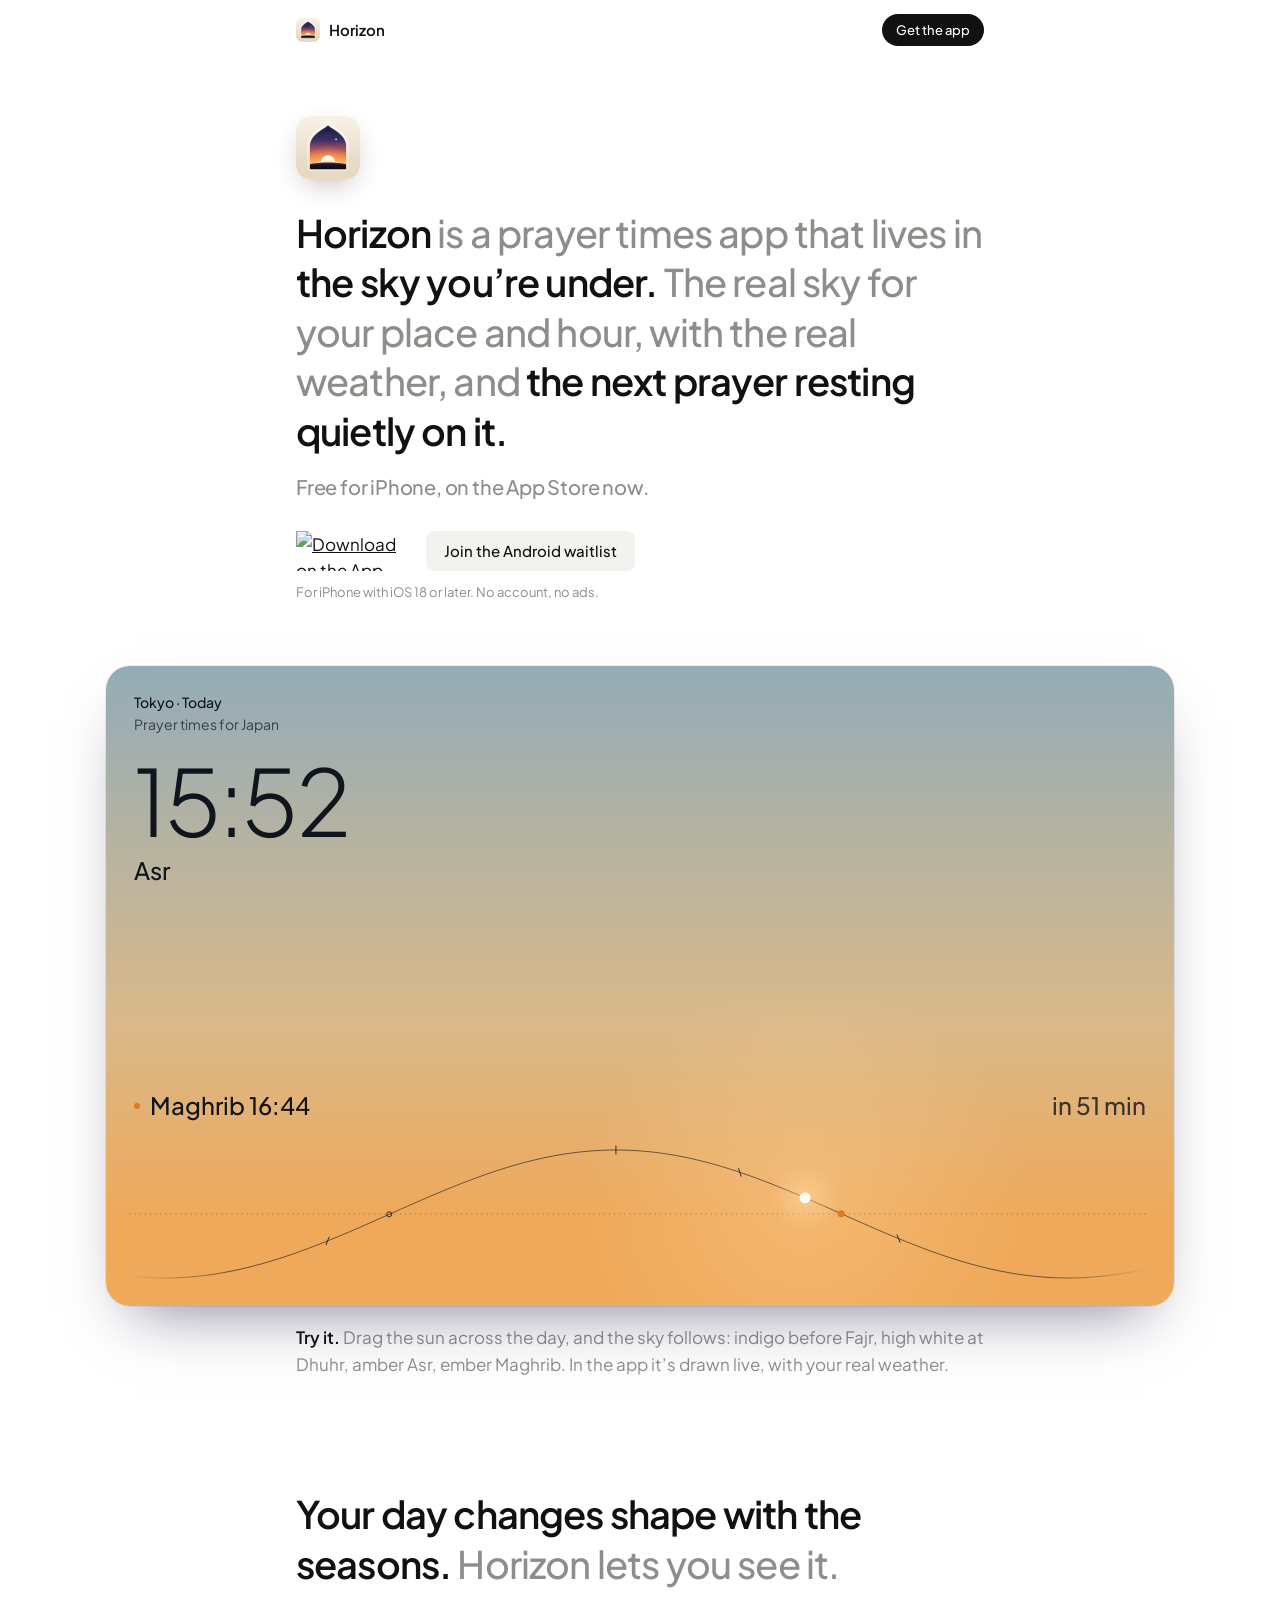
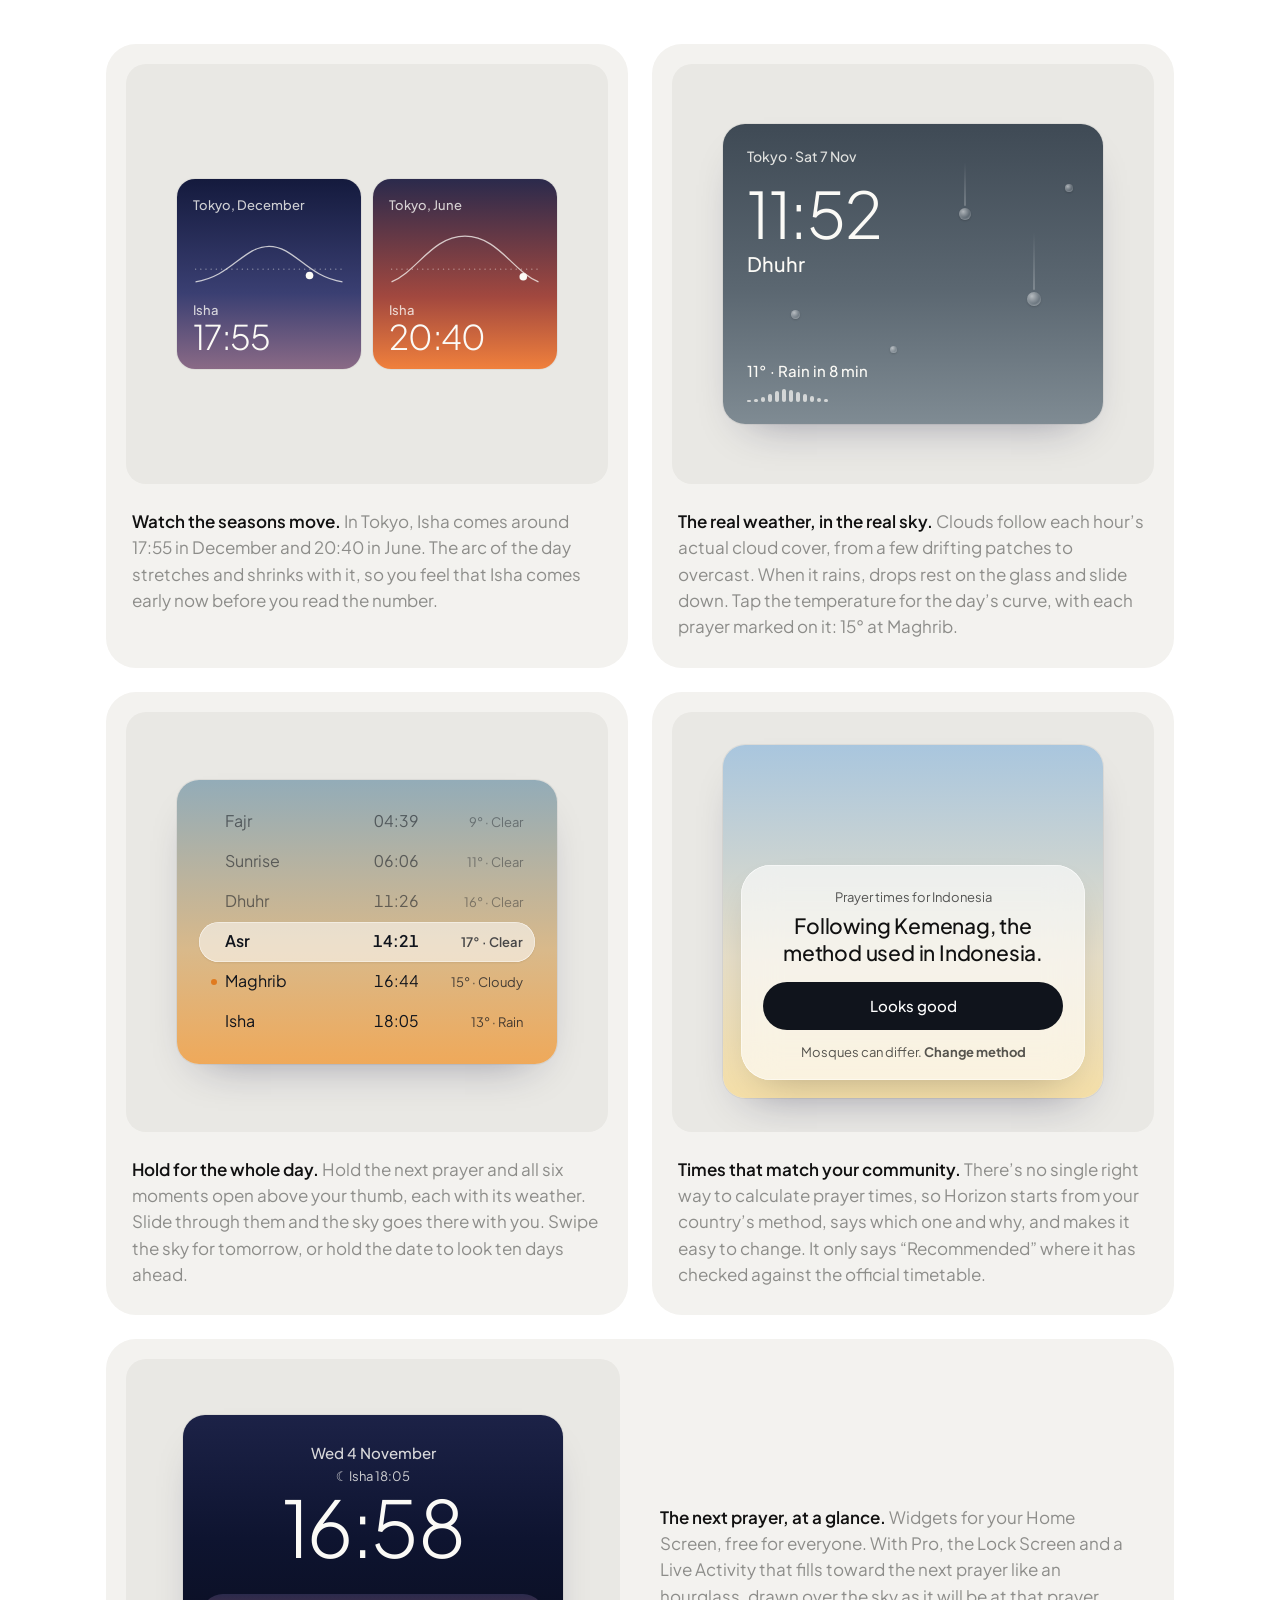
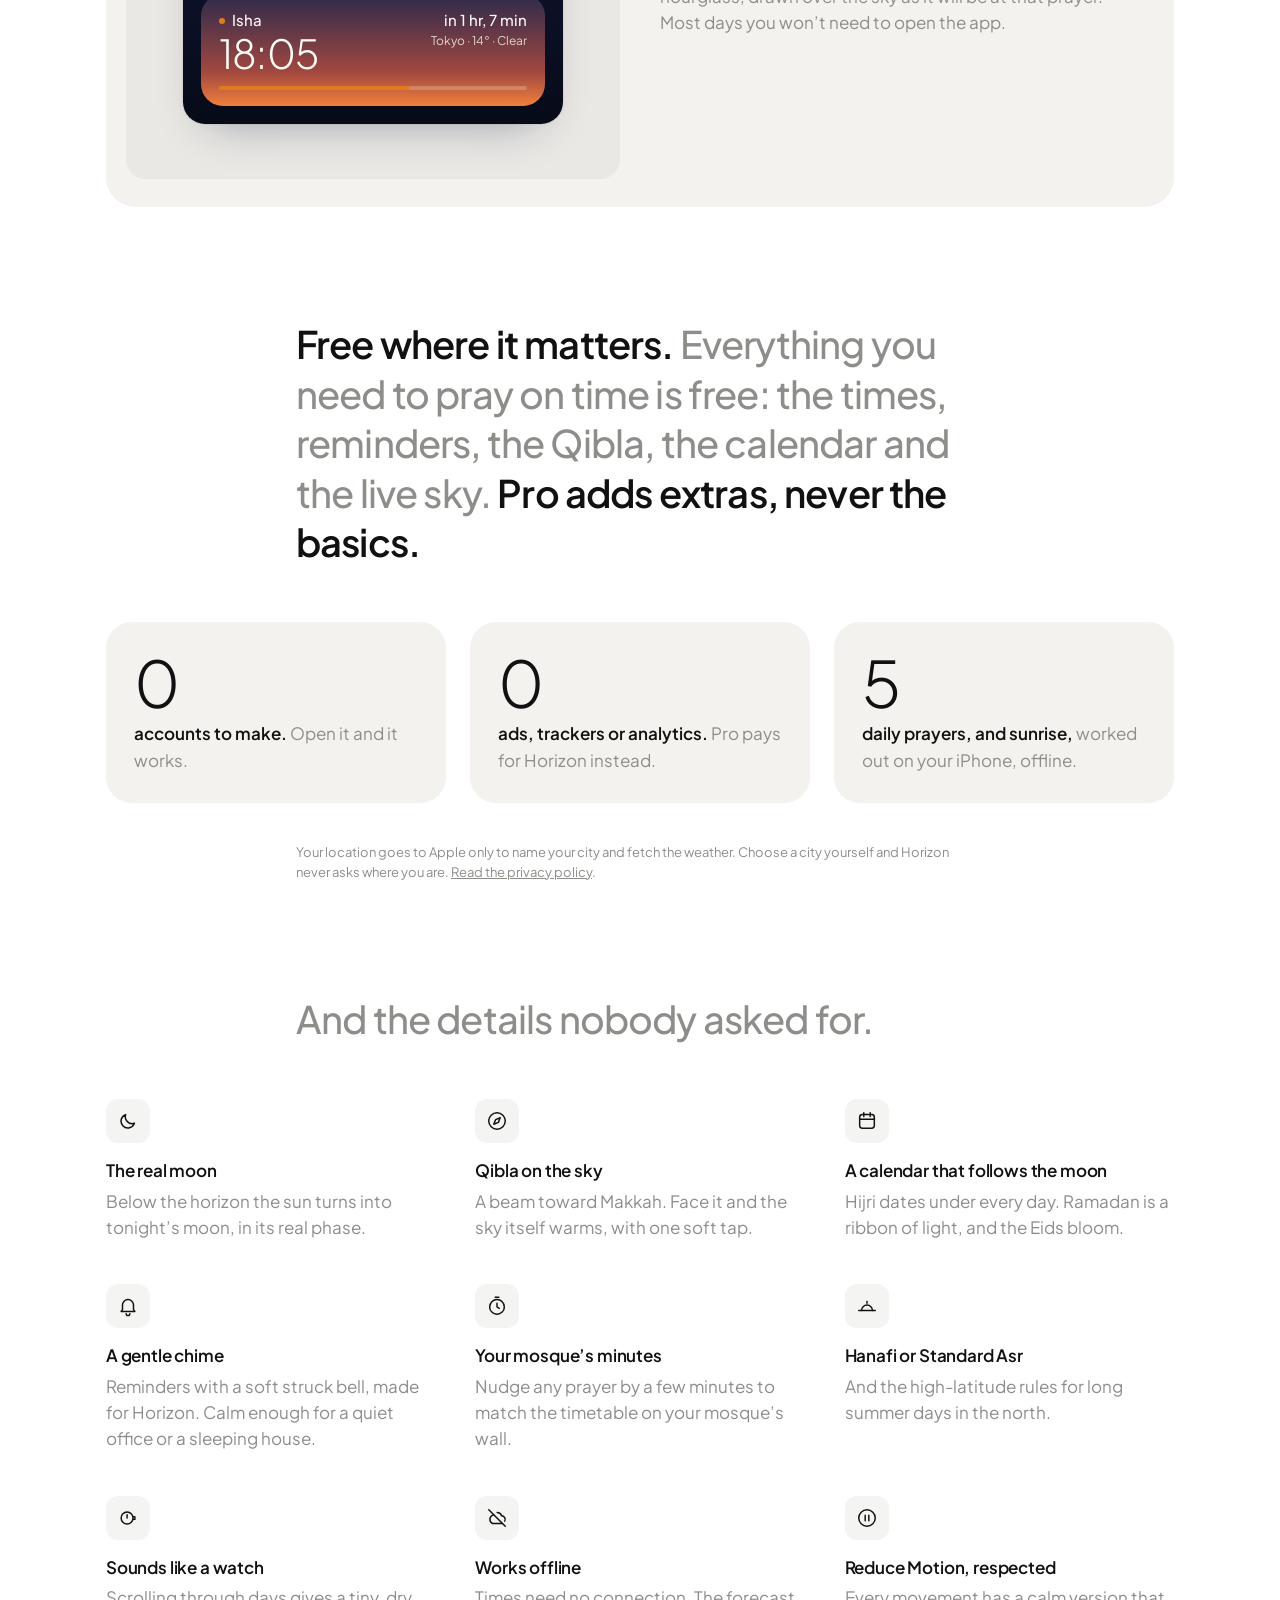
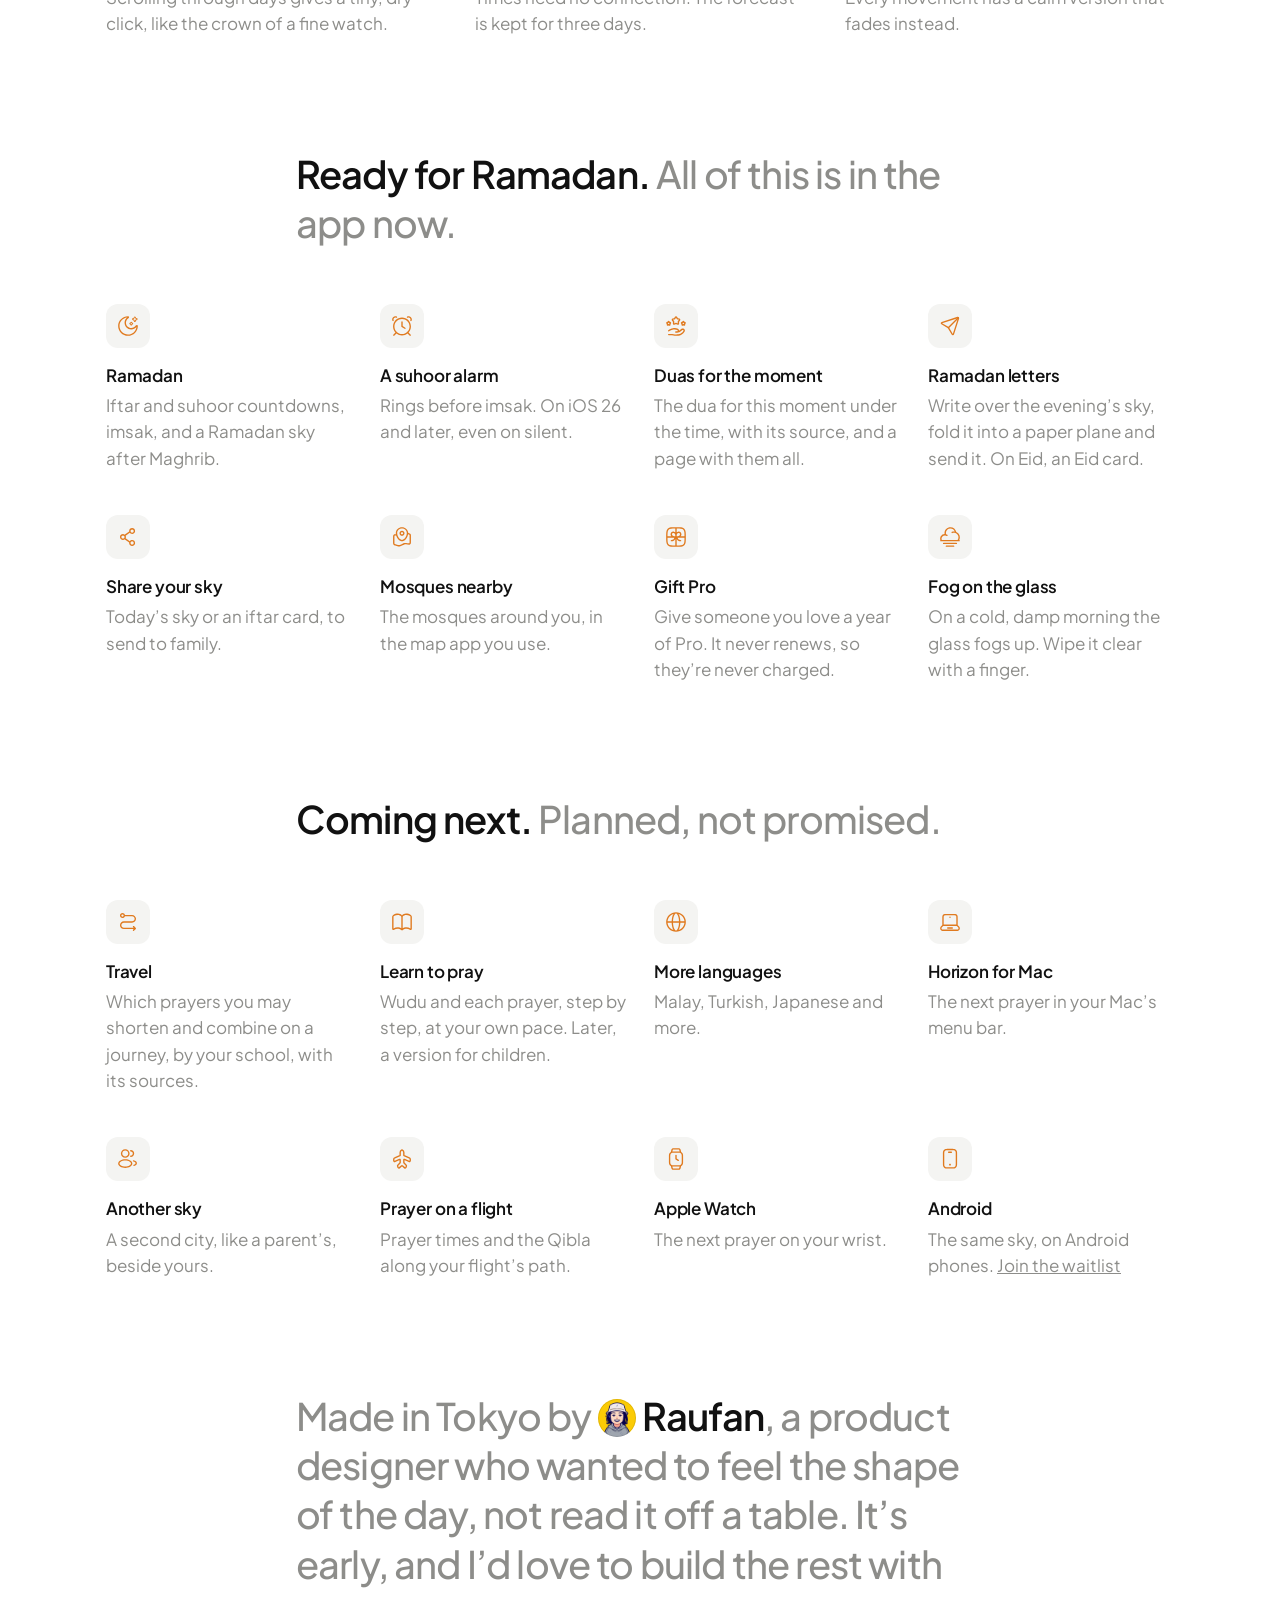
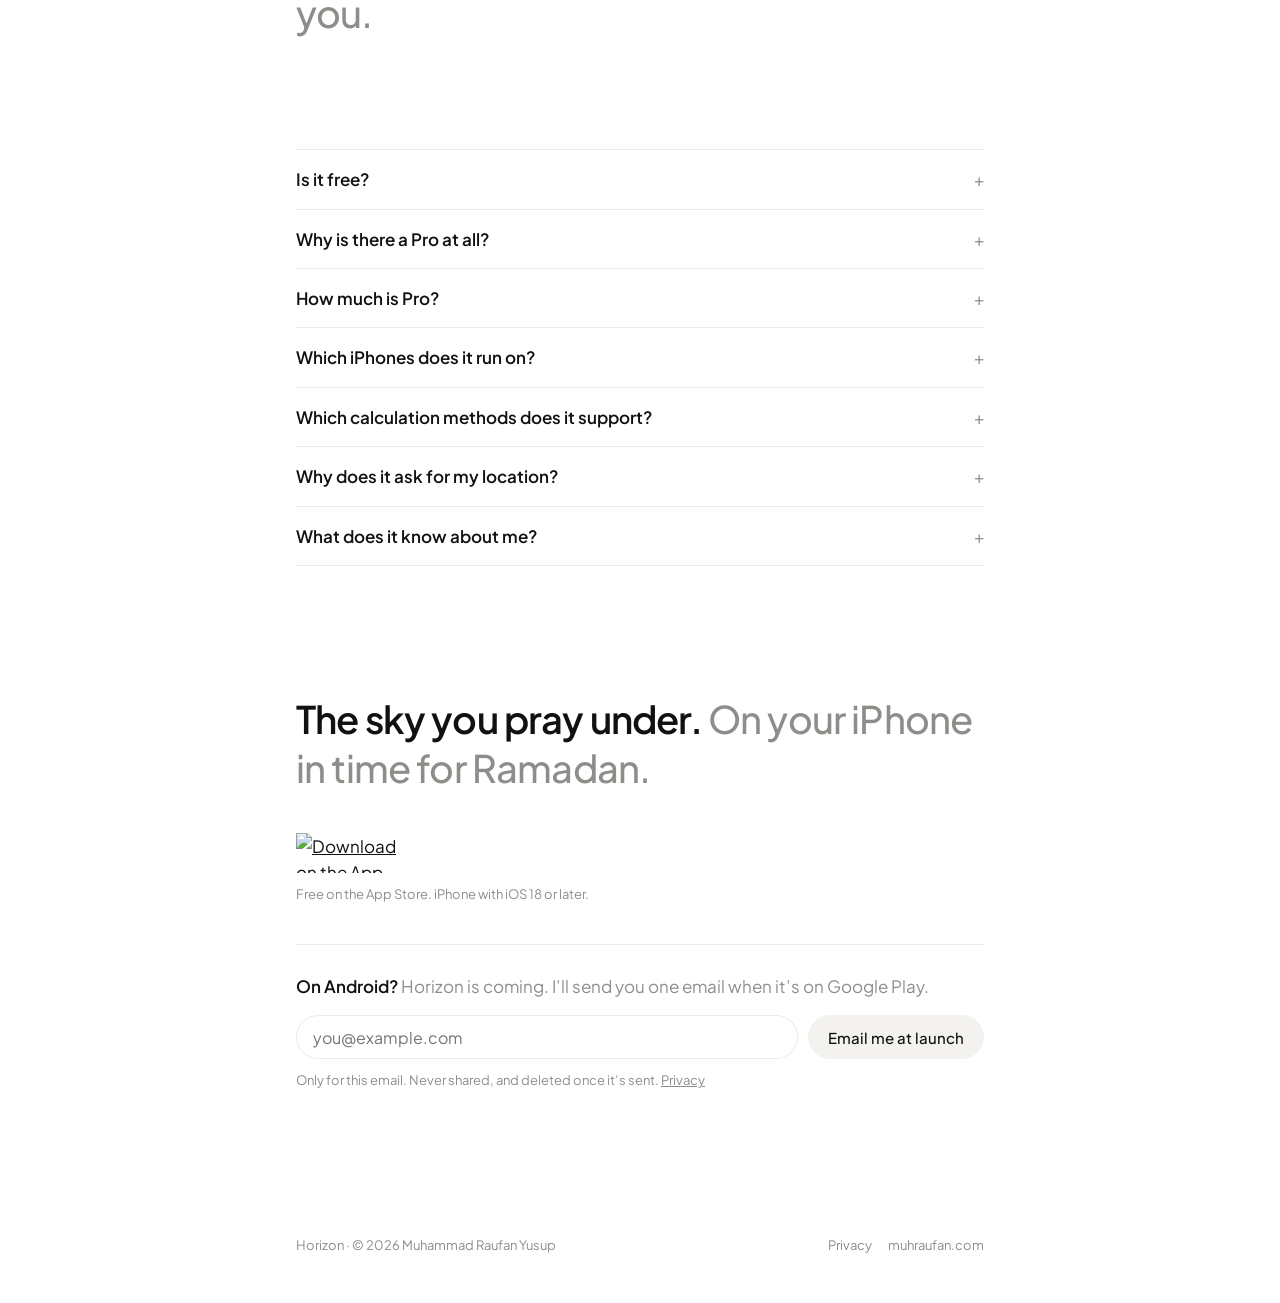
==== commit 8102a44b: "Android waitlist: at the top beside the App Store badge and at the end, in place of the beta link; p" ====
--- a/index.html
+++ b/index.html
@@ -14,7 +14,7 @@
 <link rel="preconnect" href="https://fonts.googleapis.com">
 <link rel="preconnect" href="https://fonts.gstatic.com" crossorigin>
 <link href="https://fonts.googleapis.com/css2?family=Plus+Jakarta+Sans:wght@300;400;500;600&display=swap" rel="stylesheet">
-<link rel="stylesheet" href="style.css?v=15">
+<link rel="stylesheet" href="style.css?v=17">
 </head>
 <body>
 <header class="bar">
@@ -29,7 +29,7 @@
     <p class="sub">Free for iPhone, on the App Store now.</p>
     <div class="actions">
       <a class="store" href="https://apps.apple.com/app/horizon-prayer-times-qibla/id6830726379"><img src="https://toolbox.marketingtools.apple.com/api/v2/badges/download-on-the-app-store/black/en-us" alt="Download on the App Store" width="120" height="40"></a>
-      <a class="pill light" href="#sky">Drag the sun</a>
+      <a class="pill light" href="#android" data-waitlist>Join the Android waitlist</a>
     </div>
     <p class="fine">For iPhone with iOS 18 or later. No account, no ads.</p>
   </div>
@@ -184,7 +184,7 @@
       <div class="item"><span class="icon"><svg aria-hidden="true" xmlns="http://www.w3.org/2000/svg" viewBox="0 0 24 24" fill="none"><path fill-rule="evenodd" clip-rule="evenodd" d="M9 1.25C6.37665 1.25 4.25 3.37665 4.25 6C4.25 8.62335 6.37665 10.75 9 10.75C11.6234 10.75 13.75 8.62335 13.75 6C13.75 3.37665 11.6234 1.25 9 1.25ZM5.75 6C5.75 4.20507 7.20507 2.75 9 2.75C10.7949 2.75 12.25 4.20507 12.25 6C12.25 7.79493 10.7949 9.25 9 9.25C7.20507 9.25 5.75 7.79493 5.75 6Z" fill="currentColor"/><path d="M15 2.25C14.5858 2.25 14.25 2.58579 14.25 3C14.25 3.41421 14.5858 3.75 15 3.75C16.2426 3.75 17.25 4.75736 17.25 6C17.25 7.24264 16.2426 8.25 15 8.25C14.5858 8.25 14.25 8.58579 14.25 9C14.25 9.41421 14.5858 9.75 15 9.75C17.0711 9.75 18.75 8.07107 18.75 6C18.75 3.92893 17.0711 2.25 15 2.25Z" fill="currentColor"/><path fill-rule="evenodd" clip-rule="evenodd" d="M3.67815 13.5204C5.07752 12.7208 6.96067 12.25 9 12.25C11.0393 12.25 12.9225 12.7208 14.3219 13.5204C15.7 14.3079 16.75 15.5101 16.75 17C16.75 18.4899 15.7 19.6921 14.3219 20.4796C12.9225 21.2792 11.0393 21.75 9 21.75C6.96067 21.75 5.07752 21.2792 3.67815 20.4796C2.3 19.6921 1.25 18.4899 1.25 17C1.25 15.5101 2.3 14.3079 3.67815 13.5204ZM4.42236 14.8228C3.26701 15.483 2.75 16.2807 2.75 17C2.75 17.7193 3.26701 18.517 4.42236 19.1772C5.55649 19.8253 7.17334 20.25 9 20.25C10.8267 20.25 12.4435 19.8253 13.5776 19.1772C14.733 18.517 15.25 17.7193 15.25 17C15.25 16.2807 14.733 15.483 13.5776 14.8228C12.4435 14.1747 10.8267 13.75 9 13.75C7.17334 13.75 5.55649 14.1747 4.42236 14.8228Z" fill="currentColor"/><path d="M18.1607 13.2674C17.7561 13.1787 17.3561 13.4347 17.2674 13.8393C17.1787 14.2439 17.4347 14.6439 17.8393 14.7326C18.6317 14.9064 19.2649 15.2048 19.6829 15.5468C20.1014 15.8892 20.25 16.2237 20.25 16.5C20.25 16.7507 20.1294 17.045 19.7969 17.3539C19.462 17.665 18.9475 17.9524 18.2838 18.1523C17.8871 18.2717 17.6624 18.69 17.7818 19.0867C17.9013 19.4833 18.3196 19.708 18.7162 19.5886C19.5388 19.3409 20.2743 18.9578 20.8178 18.4529C21.3637 17.9457 21.75 17.2786 21.75 16.5C21.75 15.6352 21.2758 14.912 20.6328 14.3859C19.9893 13.8593 19.1225 13.4783 18.1607 13.2674Z" fill="currentColor"/></svg></span><h3>Another sky</h3><p>A second city, like a parent&rsquo;s, beside yours.</p></div>
       <div class="item"><span class="icon"><svg class="line" aria-hidden="true" xmlns="http://www.w3.org/2000/svg" viewBox="0 0 24 24" fill="none"><path d="M9.03023 21.6898L11.3602 19.7298C11.7102 19.4298 12.2902 19.4298 12.6402 19.7298L14.9702 21.6898C15.5102 21.9598 16.1702 21.6898 16.3702 21.1098L16.8102 19.7798C16.9202 19.4598 16.8102 18.9898 16.5702 18.7498L14.3002 16.4698C14.1302 16.3098 14.0002 15.9898 14.0002 15.7598V12.9098C14.0002 12.4898 14.3102 12.2898 14.7002 12.4498L19.6102 14.5698C20.3802 14.8998 21.0102 14.4898 21.0102 13.6498V12.3598C21.0102 11.6898 20.5102 10.9198 19.8902 10.6598L14.3002 8.24977C14.1402 8.17977 14.0002 7.96977 14.0002 7.78977V4.78977C14.0002 3.84977 13.3102 2.73977 12.4702 2.30977C12.1702 2.15977 11.8202 2.15977 11.5202 2.30977C10.6802 2.73977 9.99023 3.85977 9.99023 4.79977V7.79977C9.99023 7.97977 9.85023 8.18977 9.69023 8.25977L4.11023 10.6698C3.49023 10.9198 2.99023 11.6898 2.99023 12.3598V13.6498C2.99023 14.4898 3.62023 14.8998 4.39023 14.5698L9.30023 12.4498C9.68023 12.2798 10.0002 12.4898 10.0002 12.9098V15.7598C10.0002 15.9898 9.87023 16.3098 9.71023 16.4698L7.44023 18.7498C7.20023 18.9898 7.09023 19.4498 7.20023 19.7798L7.64023 21.1098C7.82023 21.6898 8.48023 21.9698 9.03023 21.6898Z" stroke="currentColor" stroke-width="1.5" stroke-linecap="round" stroke-linejoin="round"/></svg></span><h3>Prayer on a flight</h3><p>Prayer times and the Qibla along your flight&rsquo;s path.</p></div>
       <div class="item"><span class="icon"><svg aria-hidden="true" xmlns="http://www.w3.org/2000/svg" viewBox="0 0 24 24" fill="none"><path d="M12.75 7.99982C12.75 7.58561 12.4142 7.24982 12 7.24982C11.5858 7.24982 11.25 7.58561 11.25 7.99982V11.9998C11.25 12.2633 11.3882 12.5074 11.6141 12.6429L14.1141 14.1429C14.4693 14.3561 14.93 14.2409 15.1431 13.8857C15.3562 13.5305 15.2411 13.0698 14.8859 12.8567L12.75 11.5752V7.99982Z" fill="currentColor"/> <path fill-rule="evenodd" clip-rule="evenodd" d="M4.71322 6.07036C5.07934 5.35181 5.64141 4.75399 6.33183 4.34447L7.02787 1.73431C7.26134 0.858802 8.05424 0.249634 8.96034 0.249634H15.0396C15.9458 0.249634 16.7387 0.858802 16.9721 1.73431L17.6682 4.34447C18.3586 4.75398 18.9207 5.35181 19.2868 6.07036C19.5404 6.56806 19.6484 7.10994 19.6998 7.73995C19.75 8.35421 19.75 9.11476 19.75 10.0672V13.9325C19.75 14.8849 19.75 15.6454 19.6998 16.2597C19.6484 16.8897 19.5404 17.4316 19.2868 17.9293C18.9207 18.6478 18.3586 19.2457 17.6682 19.6552L16.9721 22.2653C16.7387 23.1408 15.9458 23.75 15.0397 23.75H8.96035C8.05425 23.75 7.26135 23.1408 7.02788 22.2653L6.33184 19.6552C5.64141 19.2457 5.07934 18.6478 4.71322 17.9293C4.45963 17.4316 4.35165 16.8897 4.30018 16.2597C4.24999 15.6454 4.24999 14.8849 4.25 13.9324V10.0672C4.24999 9.11477 4.24999 8.35421 4.30018 7.73995C4.35165 7.10994 4.45963 6.56806 4.71322 6.07036ZM8.24013 3.8C8.16693 3.80598 8.09491 3.81272 8.02401 3.82037L8.47723 2.1208C8.53559 1.90193 8.73382 1.74963 8.96034 1.74963L15.0396 1.74963C15.2662 1.74963 15.4644 1.90193 15.5228 2.1208L15.976 3.82037C15.9051 3.81272 15.8331 3.80598 15.7599 3.8C15.1456 3.74981 14.3851 3.74981 13.4326 3.74982H10.5674C9.61494 3.74981 8.8544 3.74981 8.24013 3.8ZM15.7599 20.1996C15.8331 20.1937 15.9051 20.1869 15.976 20.1793L15.5228 21.8788C15.4644 22.0977 15.2662 22.25 15.0397 22.25H8.96035C8.73382 22.25 8.5356 22.0977 8.47723 21.8788L8.02402 20.1793C8.09491 20.1869 8.16693 20.1937 8.24013 20.1996C8.85439 20.2498 9.61493 20.2498 10.5674 20.2498H13.4326C14.3851 20.2498 15.1456 20.2498 15.7599 20.1996ZM8.36228 5.29502C7.82503 5.33891 7.50252 5.42167 7.25153 5.54955C6.73408 5.81321 6.31338 6.2339 6.04973 6.75135C5.92184 7.00234 5.83909 7.32485 5.79519 7.8621C5.75058 8.40811 5.75 9.10735 5.75 10.0998V13.8998C5.75 14.8923 5.75058 15.5915 5.79519 16.1375C5.83909 16.6748 5.92184 16.9973 6.04973 17.2483C6.31338 17.7657 6.73408 18.1864 7.25153 18.4501C7.50252 18.578 7.82503 18.6607 8.36228 18.7046C8.90829 18.7492 9.60753 18.7498 10.6 18.7498H13.4C14.3925 18.7498 15.0917 18.7492 15.6377 18.7046C16.175 18.6607 16.4975 18.578 16.7485 18.4501C17.2659 18.1864 17.6866 17.7657 17.9503 17.2483C18.0782 16.9973 18.1609 16.6748 18.2048 16.1375C18.2494 15.5915 18.25 14.8923 18.25 13.8998V10.0998C18.25 9.10735 18.2494 8.40811 18.2048 7.8621C18.1609 7.32485 18.0782 7.00234 17.9503 6.75135C17.6866 6.2339 17.2659 5.81321 16.7485 5.54955C16.4975 5.42167 16.175 5.33891 15.6377 5.29502C15.0917 5.2504 14.3925 5.24982 13.4 5.24982H10.6C9.60753 5.24982 8.90829 5.2504 8.36228 5.29502Z" fill="currentColor"/></svg></span><h3>Apple Watch</h3><p>The next prayer on your wrist.</p></div>
-      <div class="item"><span class="icon"><svg aria-hidden="true" xmlns="http://www.w3.org/2000/svg" viewBox="0 0 24 24" fill="none"><path d="M11 18.1827C11 17.6305 11.4477 17.1827 12 17.1827C12.5523 17.1827 13.0001 17.6305 13.0001 18.1827C13.0001 18.735 12.5524 19.1827 12.0001 19.1827C11.4478 19.1827 11 18.735 11 18.1827Z" fill="currentColor"/> <path d="M10.5 3.93274C10.0858 3.93274 9.75 4.26853 9.75 4.68274C9.75 5.09695 10.0858 5.43274 10.5 5.43274H13.5C13.9142 5.43274 14.25 5.09695 14.25 4.68274C14.25 4.26853 13.9142 3.93274 13.5 3.93274H10.5Z" fill="currentColor"/> <path fill-rule="evenodd" clip-rule="evenodd" d="M10.1676 0.932739H13.8324C14.715 0.932733 15.4231 0.932727 15.9957 0.979509C16.584 1.02758 17.095 1.12875 17.566 1.36871C18.3186 1.75221 18.9305 2.36413 19.314 3.11678C19.554 3.58774 19.6552 4.09875 19.7032 4.68707C19.75 5.25964 19.75 5.9677 19.75 6.8503V16.5151C19.75 17.3977 19.75 18.1058 19.7032 18.6784C19.6552 19.2667 19.554 19.7777 19.314 20.2487C18.9305 21.0014 18.3186 21.6133 17.566 21.9968C17.095 22.2367 16.584 22.3379 15.9957 22.386C15.4231 22.4328 14.715 22.4327 13.8324 22.4327H10.1676C9.28499 22.4327 8.57691 22.4328 8.00433 22.386C7.41601 22.3379 6.905 22.2367 6.43404 21.9968C5.68139 21.6133 5.06947 21.0014 4.68597 20.2487C4.44601 19.7777 4.34484 19.2667 4.29677 18.6784C4.24999 18.1058 4.24999 17.3977 4.25 16.5151V6.85037C4.24999 5.96774 4.24999 5.25966 4.29677 4.68707C4.34484 4.09875 4.44601 3.58774 4.68597 3.11678C5.06947 2.36413 5.68139 1.75221 6.43404 1.36871C6.905 1.12875 7.41601 1.02758 8.00433 0.979509C8.57692 0.932727 9.285 0.932733 10.1676 0.932739ZM8.12648 2.47453C7.63092 2.51502 7.33928 2.59096 7.11502 2.70522C6.64462 2.94491 6.26217 3.32736 6.02248 3.79776C5.90822 4.02202 5.83228 4.31366 5.79179 4.80922C5.75058 5.31354 5.75 5.96028 5.75 6.88274V16.4827C5.75 17.4052 5.75058 18.0519 5.79179 18.5563C5.83228 19.0518 5.90822 19.3435 6.02248 19.5677C6.26217 20.0381 6.64462 20.4206 7.11502 20.6603C7.33928 20.7745 7.63092 20.8505 8.12648 20.891C8.6308 20.9322 9.27754 20.9327 10.2 20.9327H13.8C14.7225 20.9327 15.3692 20.9322 15.8735 20.891C16.3691 20.8505 16.6607 20.7745 16.885 20.6603C17.3554 20.4206 17.7378 20.0381 17.9775 19.5677C18.0918 19.3435 18.1677 19.0518 18.2082 18.5563C18.2494 18.0519 18.25 17.4052 18.25 16.4827V6.88274C18.25 5.96028 18.2494 5.31354 18.2082 4.80922C18.1677 4.31366 18.0918 4.02202 17.9775 3.79776C17.7378 3.32736 17.3554 2.94491 16.885 2.70522C16.6607 2.59096 16.3691 2.51502 15.8735 2.47453C15.3692 2.43332 14.7225 2.43274 13.8 2.43274H10.2C9.27754 2.43274 8.6308 2.43332 8.12648 2.47453Z" fill="currentColor"/></svg></span><h3>Android</h3><p>The same sky, on Android phones.</p></div>
+      <div class="item"><span class="icon"><svg aria-hidden="true" xmlns="http://www.w3.org/2000/svg" viewBox="0 0 24 24" fill="none"><path d="M11 18.1827C11 17.6305 11.4477 17.1827 12 17.1827C12.5523 17.1827 13.0001 17.6305 13.0001 18.1827C13.0001 18.735 12.5524 19.1827 12.0001 19.1827C11.4478 19.1827 11 18.735 11 18.1827Z" fill="currentColor"/> <path d="M10.5 3.93274C10.0858 3.93274 9.75 4.26853 9.75 4.68274C9.75 5.09695 10.0858 5.43274 10.5 5.43274H13.5C13.9142 5.43274 14.25 5.09695 14.25 4.68274C14.25 4.26853 13.9142 3.93274 13.5 3.93274H10.5Z" fill="currentColor"/> <path fill-rule="evenodd" clip-rule="evenodd" d="M10.1676 0.932739H13.8324C14.715 0.932733 15.4231 0.932727 15.9957 0.979509C16.584 1.02758 17.095 1.12875 17.566 1.36871C18.3186 1.75221 18.9305 2.36413 19.314 3.11678C19.554 3.58774 19.6552 4.09875 19.7032 4.68707C19.75 5.25964 19.75 5.9677 19.75 6.8503V16.5151C19.75 17.3977 19.75 18.1058 19.7032 18.6784C19.6552 19.2667 19.554 19.7777 19.314 20.2487C18.9305 21.0014 18.3186 21.6133 17.566 21.9968C17.095 22.2367 16.584 22.3379 15.9957 22.386C15.4231 22.4328 14.715 22.4327 13.8324 22.4327H10.1676C9.28499 22.4327 8.57691 22.4328 8.00433 22.386C7.41601 22.3379 6.905 22.2367 6.43404 21.9968C5.68139 21.6133 5.06947 21.0014 4.68597 20.2487C4.44601 19.7777 4.34484 19.2667 4.29677 18.6784C4.24999 18.1058 4.24999 17.3977 4.25 16.5151V6.85037C4.24999 5.96774 4.24999 5.25966 4.29677 4.68707C4.34484 4.09875 4.44601 3.58774 4.68597 3.11678C5.06947 2.36413 5.68139 1.75221 6.43404 1.36871C6.905 1.12875 7.41601 1.02758 8.00433 0.979509C8.57692 0.932727 9.285 0.932733 10.1676 0.932739ZM8.12648 2.47453C7.63092 2.51502 7.33928 2.59096 7.11502 2.70522C6.64462 2.94491 6.26217 3.32736 6.02248 3.79776C5.90822 4.02202 5.83228 4.31366 5.79179 4.80922C5.75058 5.31354 5.75 5.96028 5.75 6.88274V16.4827C5.75 17.4052 5.75058 18.0519 5.79179 18.5563C5.83228 19.0518 5.90822 19.3435 6.02248 19.5677C6.26217 20.0381 6.64462 20.4206 7.11502 20.6603C7.33928 20.7745 7.63092 20.8505 8.12648 20.891C8.6308 20.9322 9.27754 20.9327 10.2 20.9327H13.8C14.7225 20.9327 15.3692 20.9322 15.8735 20.891C16.3691 20.8505 16.6607 20.7745 16.885 20.6603C17.3554 20.4206 17.7378 20.0381 17.9775 19.5677C18.0918 19.3435 18.1677 19.0518 18.2082 18.5563C18.2494 18.0519 18.25 17.4052 18.25 16.4827V6.88274C18.25 5.96028 18.2494 5.31354 18.2082 4.80922C18.1677 4.31366 18.0918 4.02202 17.9775 3.79776C17.7378 3.32736 17.3554 2.94491 16.885 2.70522C16.6607 2.59096 16.3691 2.51502 15.8735 2.47453C15.3692 2.43332 14.7225 2.43274 13.8 2.43274H10.2C9.27754 2.43274 8.6308 2.43332 8.12648 2.47453Z" fill="currentColor"/></svg></span><h3>Android</h3><p>The same sky, on Android phones. <a href="#android" data-waitlist>Join the waitlist</a></p></div>
     </div>
   </section>
 
@@ -206,7 +206,16 @@
     <p class="lede"><b>The sky you pray under.</b> On your iPhone in time for Ramadan.</p>
     <div class="actions"><a class="store" href="https://apps.apple.com/app/horizon-prayer-times-qibla/id6830726379"><img src="https://toolbox.marketingtools.apple.com/api/v2/badges/download-on-the-app-store/black/en-us" alt="Download on the App Store" width="120" height="40"></a></div>
     <p class="fine">Free on the App Store. iPhone with iOS 18 or later.</p>
-    <p class="aside"><a href="https://testflight.apple.com/join/UGaWKfAn">Want new things first? Join the beta <span aria-hidden="true">&rarr;</span></a></p>
+    <form class="launch" id="android" novalidate>
+      <p class="body"><b>On Android?</b> Horizon is coming. I&rsquo;ll send you one email when it&rsquo;s on Google Play.</p>
+      <div class="field">
+        <label class="hidden" for="android-email">Email address</label>
+        <input id="android-email" name="email" type="email" inputmode="email" autocomplete="email" autocapitalize="off" spellcheck="false" placeholder="you@example.com" required>
+        <input class="hidden" name="website" tabindex="-1" autocomplete="off" aria-hidden="true">
+        <button class="pill light" type="submit">Email me at launch</button>
+      </div>
+      <p class="fine" id="android-note" aria-live="polite">Only for this email. Never shared, and deleted once it&rsquo;s sent. <a href="privacy.html#android">Privacy</a></p>
+    </form>
   </section>
 </main>
 
@@ -362,6 +371,39 @@
 })();
 </script>
 <!-- Cloudflare Web Analytics: counts visits, with no cookies. The app itself has no analytics. -->
+<script>
+// The Android waitlist: one address to Horizon's server, for one email when Horizon is on Google Play.
+(() => {
+  const form = document.getElementById("android"), note = document.getElementById("android-note");
+  const input = form.elements.email, button = form.querySelector("button");
+  const endpoint = location.protocol === "file:" ? "https://horizon.muhraufan.com/waitlist" : "/waitlist";
+  const usual = note.innerHTML, label = button.textContent;
+  const say = (text, state) => { note.textContent = text; form.dataset.state = state || ""; };
+  // The links to the form land with the cursor already in the field, ready to type.
+  document.querySelectorAll("[data-waitlist]").forEach(link => link.addEventListener("click", () => {
+    // After the jump itself, which would otherwise move focus to the form.
+    if (!form.querySelector(".field").hidden) setTimeout(() => input.focus({ preventScroll: true }));
+  }));
+  input.addEventListener("input", () => { if (form.dataset.state === "error") { note.innerHTML = usual; form.dataset.state = ""; } });
+  form.addEventListener("submit", async e => {
+    e.preventDefault();
+    const email = input.value.trim();
+    if (!/^[^\s@]+@[^\s@]+\.[^\s@]+$/.test(email)) { say("Enter an email address, like name@example.com.", "error"); input.focus(); return; }
+    button.disabled = true; button.textContent = "Sending\u2026";
+    try {
+      const response = await fetch(endpoint, { method: "POST", headers: { "Content-Type": "application/json" },
+        body: JSON.stringify({ email, website: form.elements.website.value, language: navigator.language }) });
+      const result = await response.json();
+      if (!result.ok) throw new Error(result.error);
+      form.querySelector(".field").hidden = true;
+      say(`Thanks. I\u2019ll email ${email} once, when Horizon is on Google Play.`, "done");
+    } catch {
+      button.disabled = false; button.textContent = label;
+      say("That didn\u2019t send. Check your connection and try again.", "error");
+    }
+  });
+})();
+</script>
 <script defer src='https://static.cloudflareinsights.com/beacon.min.js' data-cf-beacon='{"token": "9be67d84eddb4118a91da11cb8d11620"}'></script>
 </body>
 </html>
--- a/style.css
+++ b/style.css
@@ -260,3 +260,15 @@
 @media (hover: hover) and (pointer: fine) { .aside a:hover span { transform: translateX(2px); } }
 /* In-page links glide to their section; Reduce Motion jumps instead. */
 @media (prefers-reduced-motion: no-preference) { html { scroll-behavior: smooth; } }
+
+/* The Android waitlist: a quiet second way in, under the App Store badge. */
+.launch { margin-top: 40px; padding-top: 28px; border-top: 1px solid var(--line); }
+.launch .field { display: flex; gap: 10px; flex-wrap: wrap; margin-top: 16px; }
+.launch .field[hidden] { display: none; }
+.launch input[type=email] { flex: 1 1 220px; min-width: 0; height: 44px; padding: 0 16px; border-radius: 22px; border: 1px solid var(--line);
+  background: #fff; font: inherit; font-size: 16px; color: var(--ink); outline: none; transition: border-color 0.15s ease, box-shadow 0.15s ease; }
+.launch input[type=email]:focus { border-color: var(--accent); box-shadow: 0 0 0 3px rgba(224, 122, 31, 0.18); }
+.launch button { height: 44px; border-radius: 22px; padding: 0 20px; }
+.launch button:disabled { opacity: 0.6; cursor: default; }
+.launch[data-state=error] .fine { color: #b3261e; }
+.launch[data-state=done] .fine { color: var(--ink); margin-top: 16px; }
